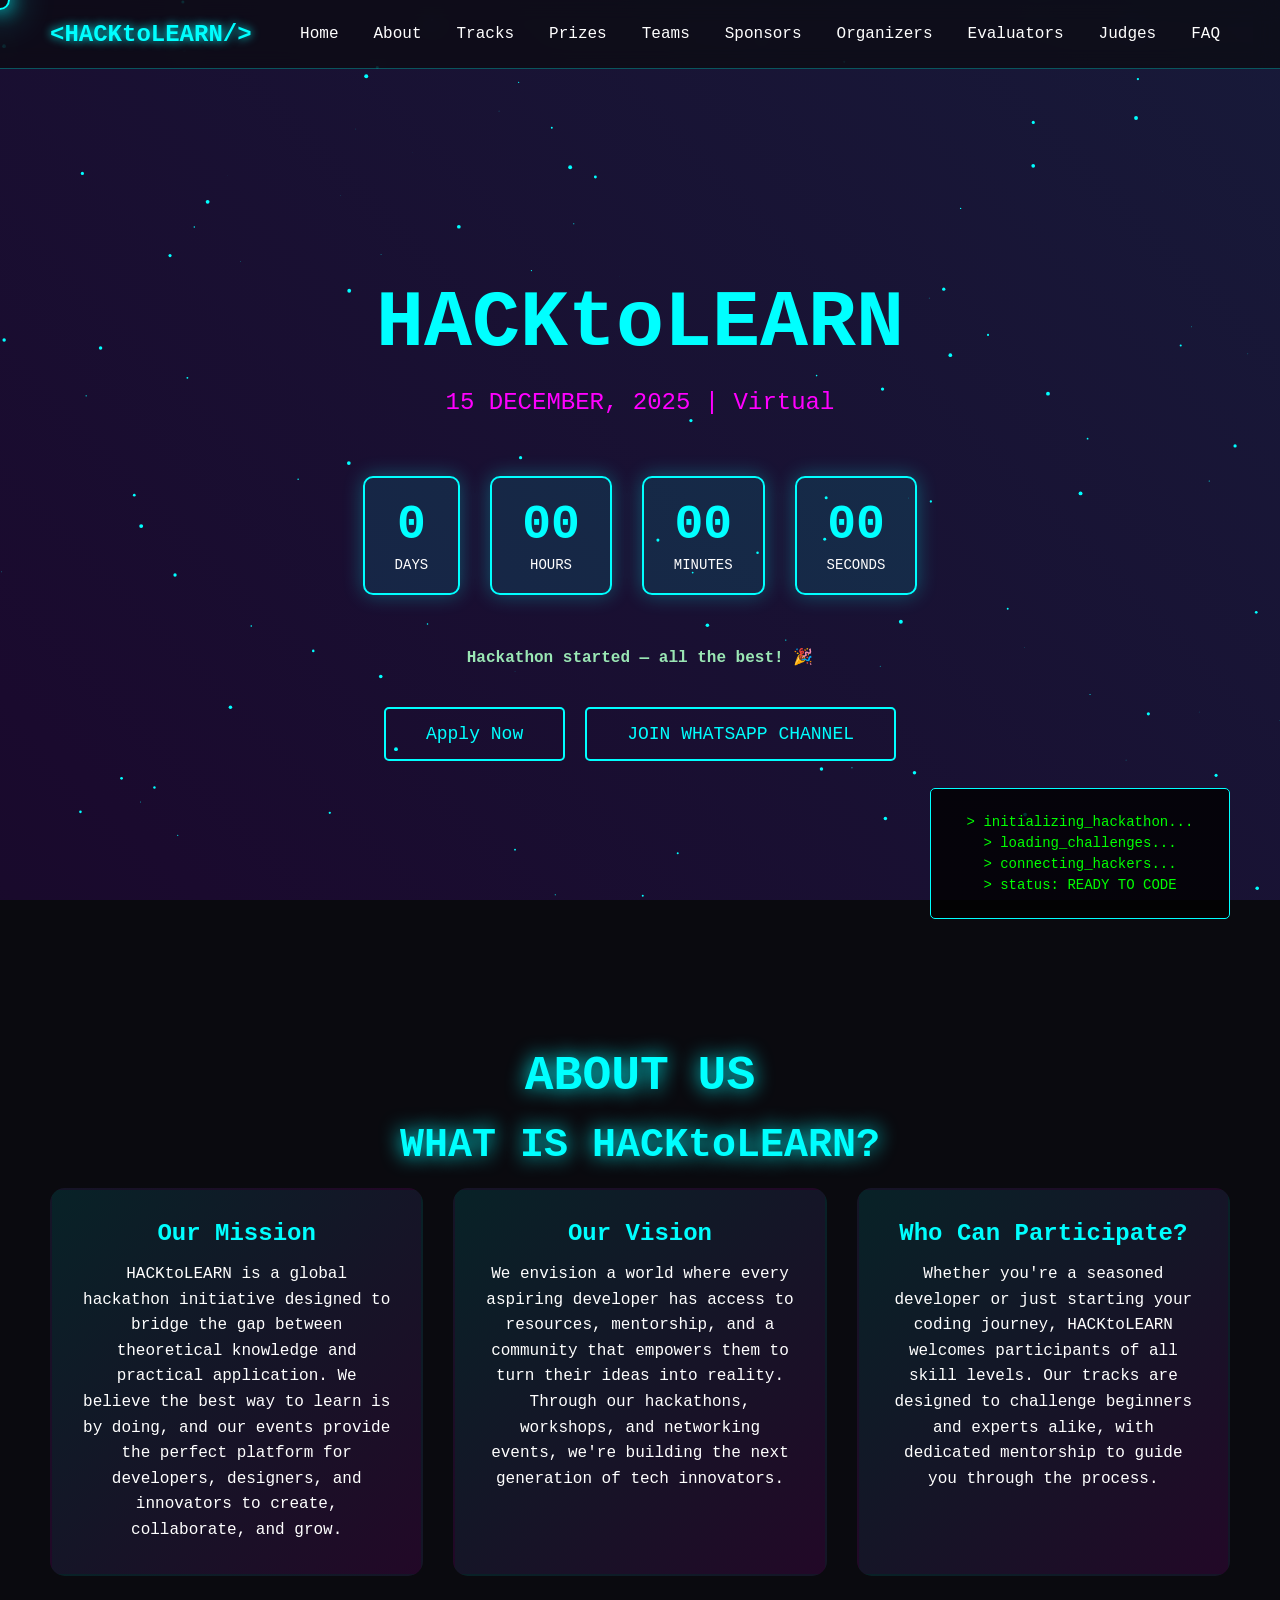
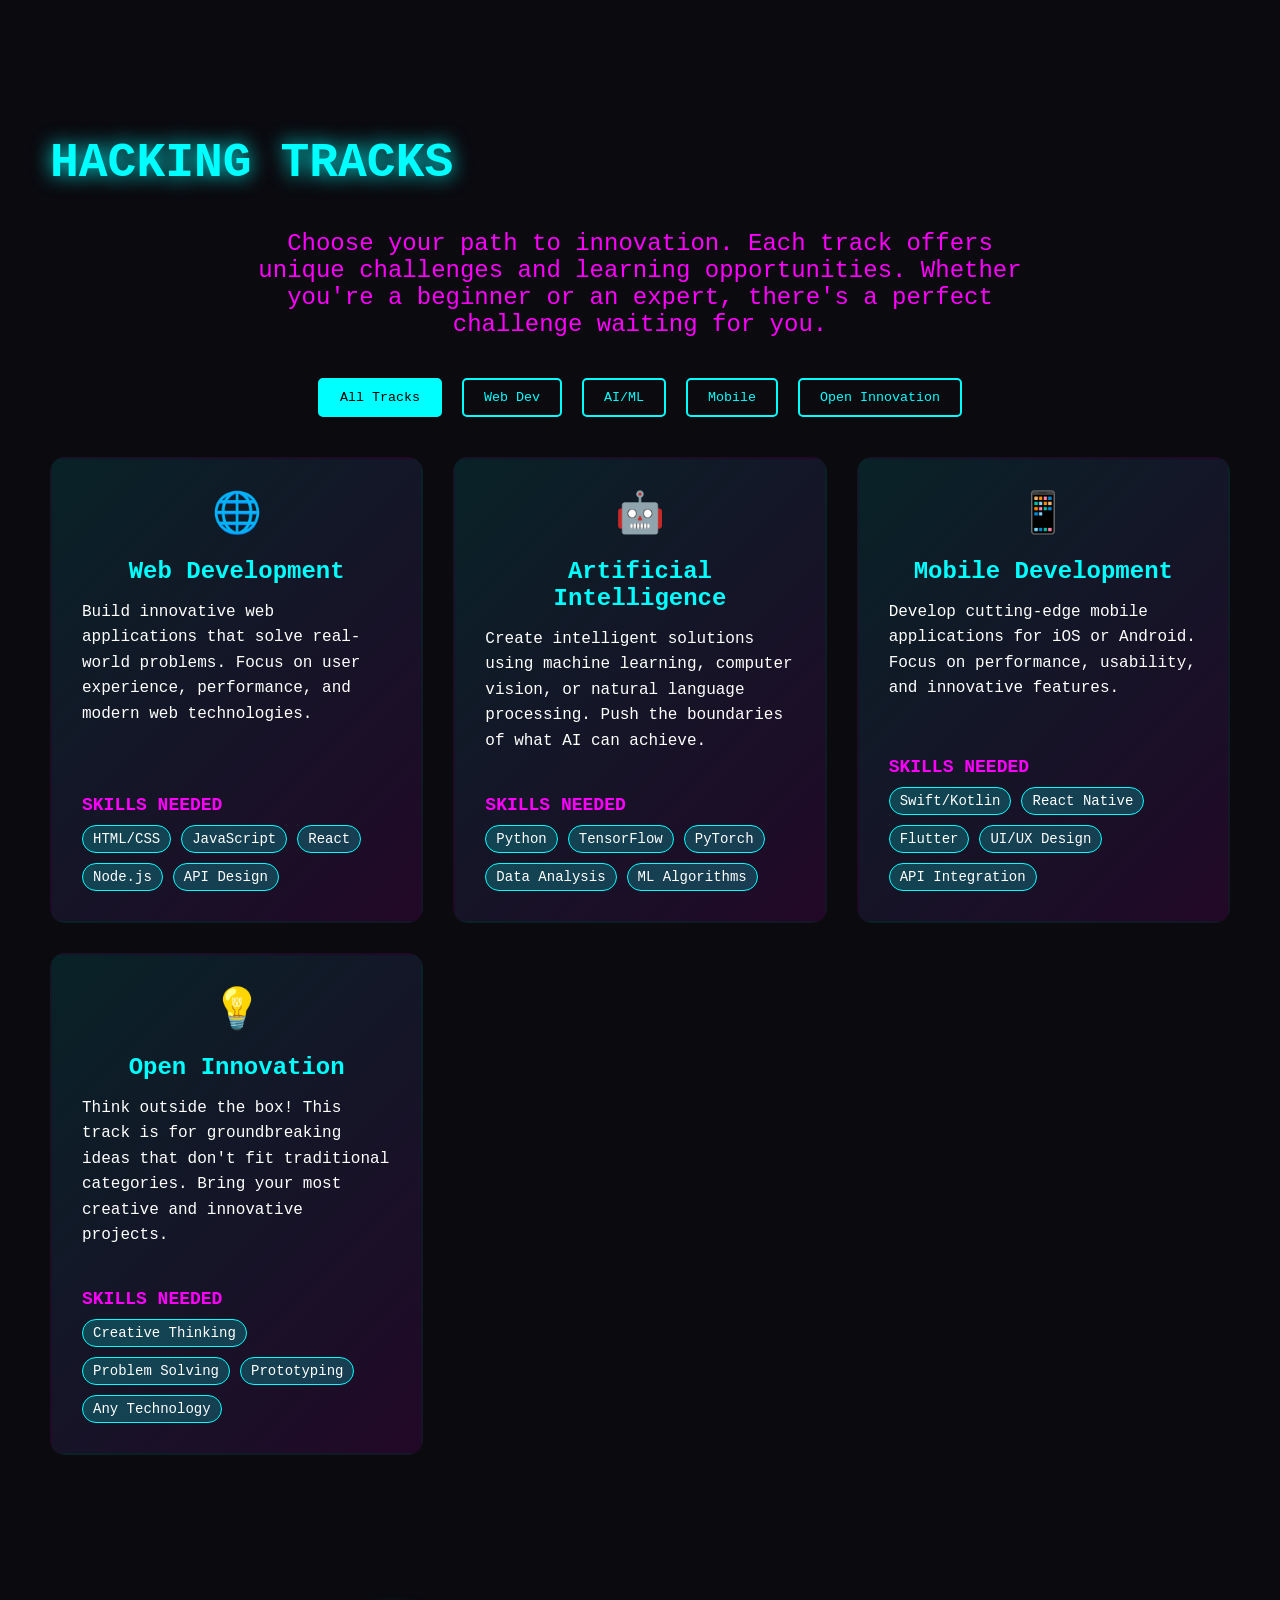
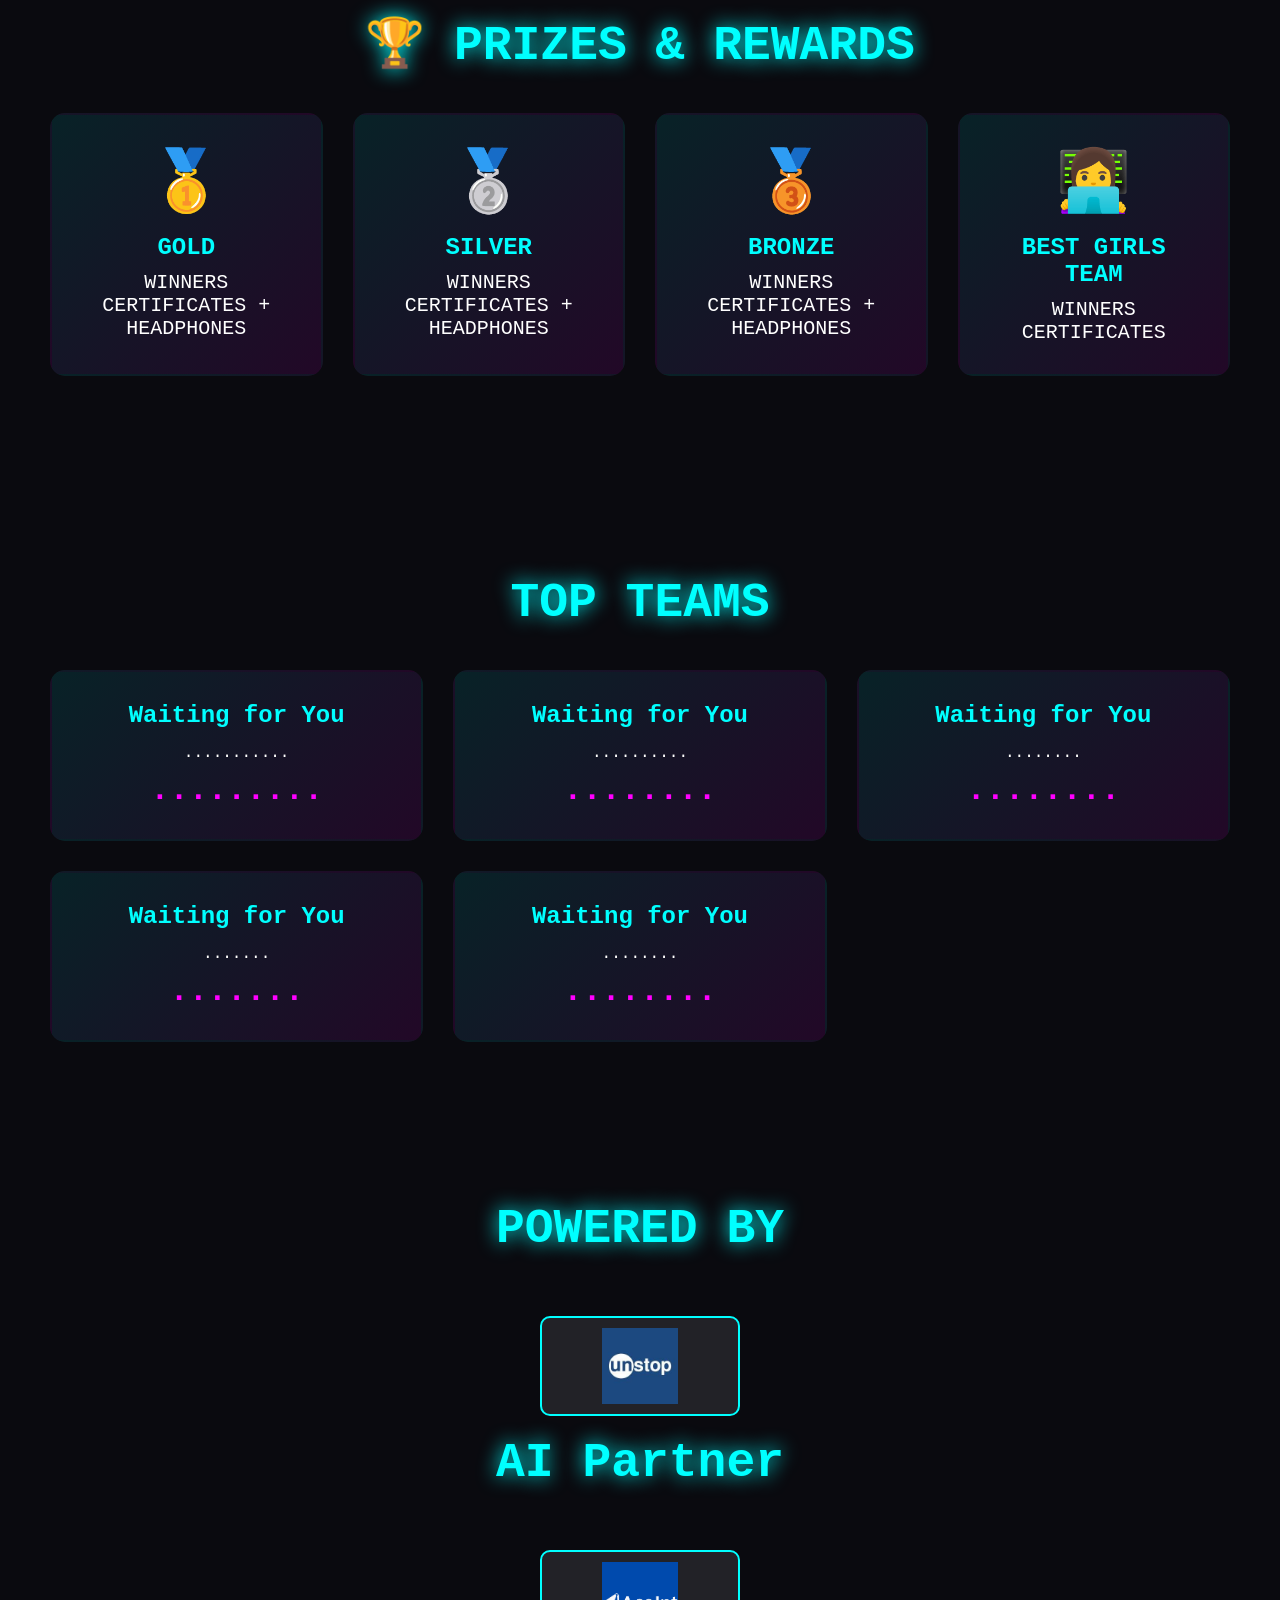
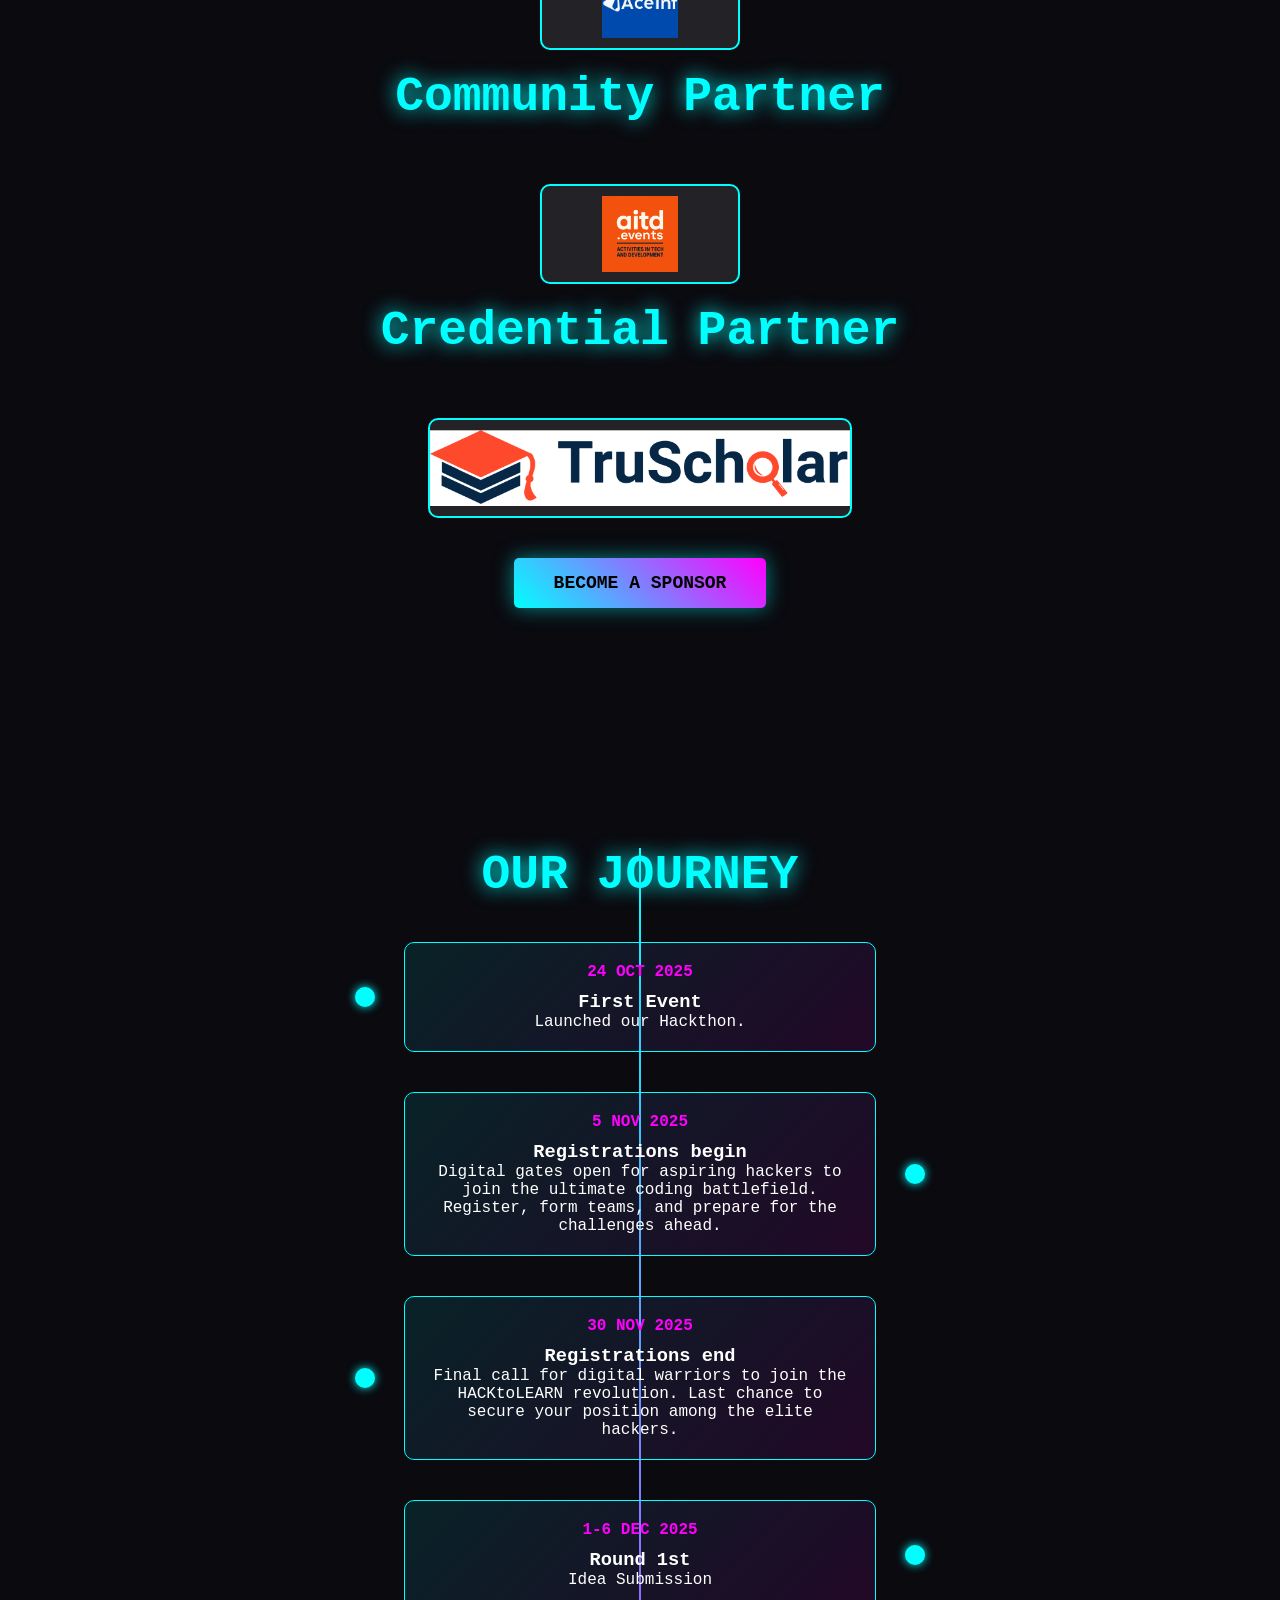
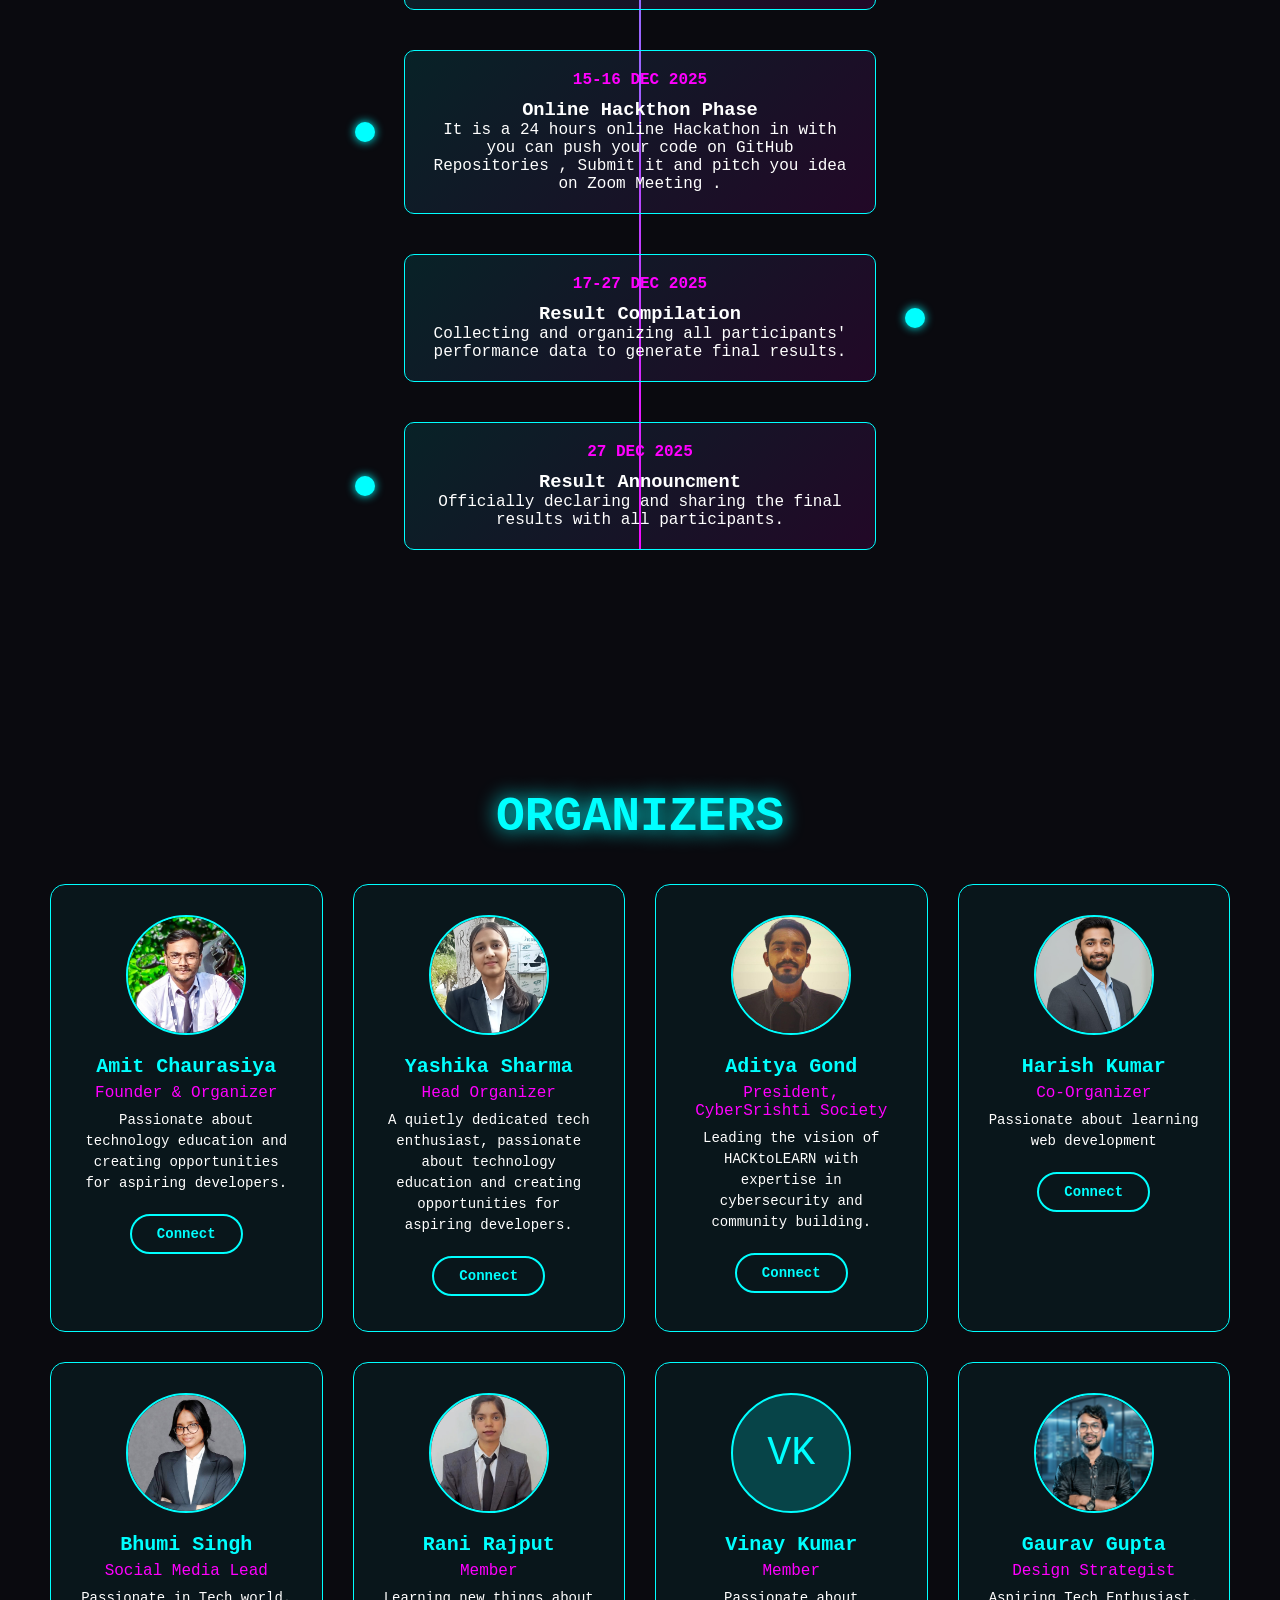
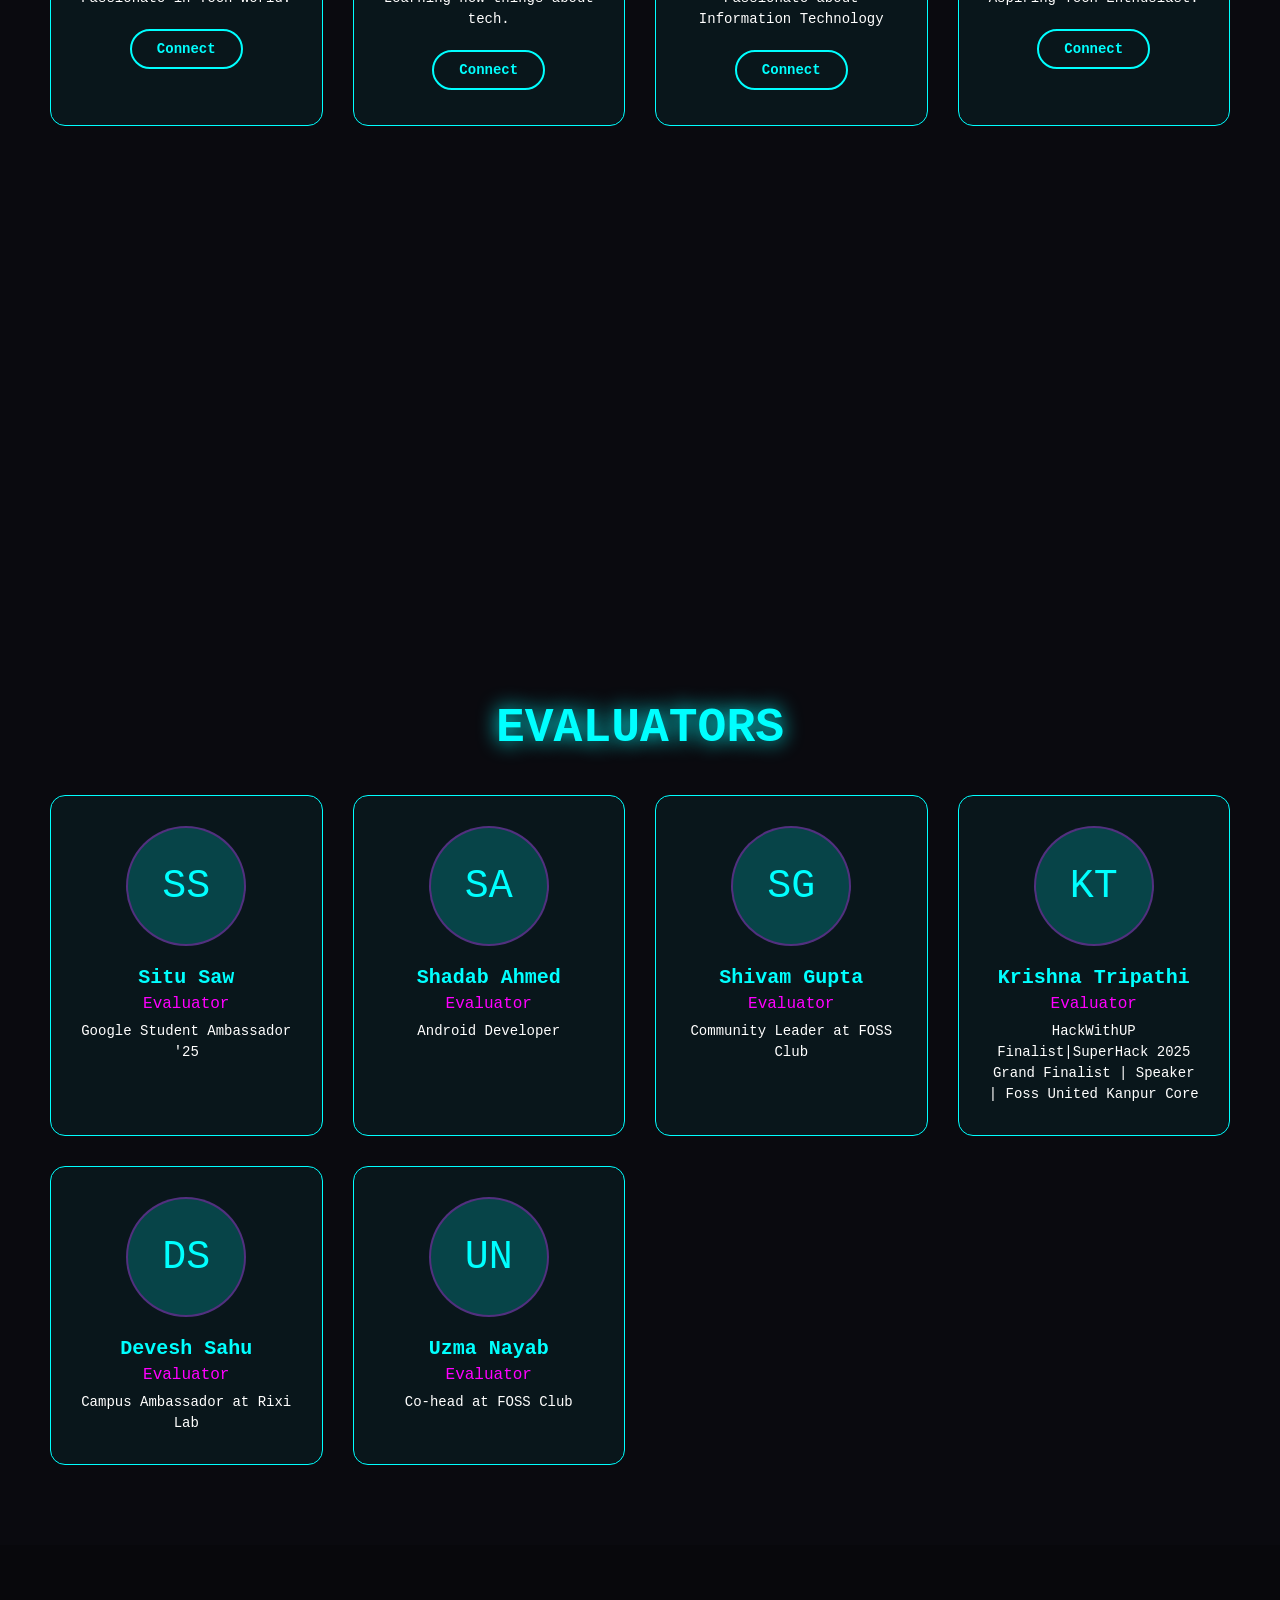
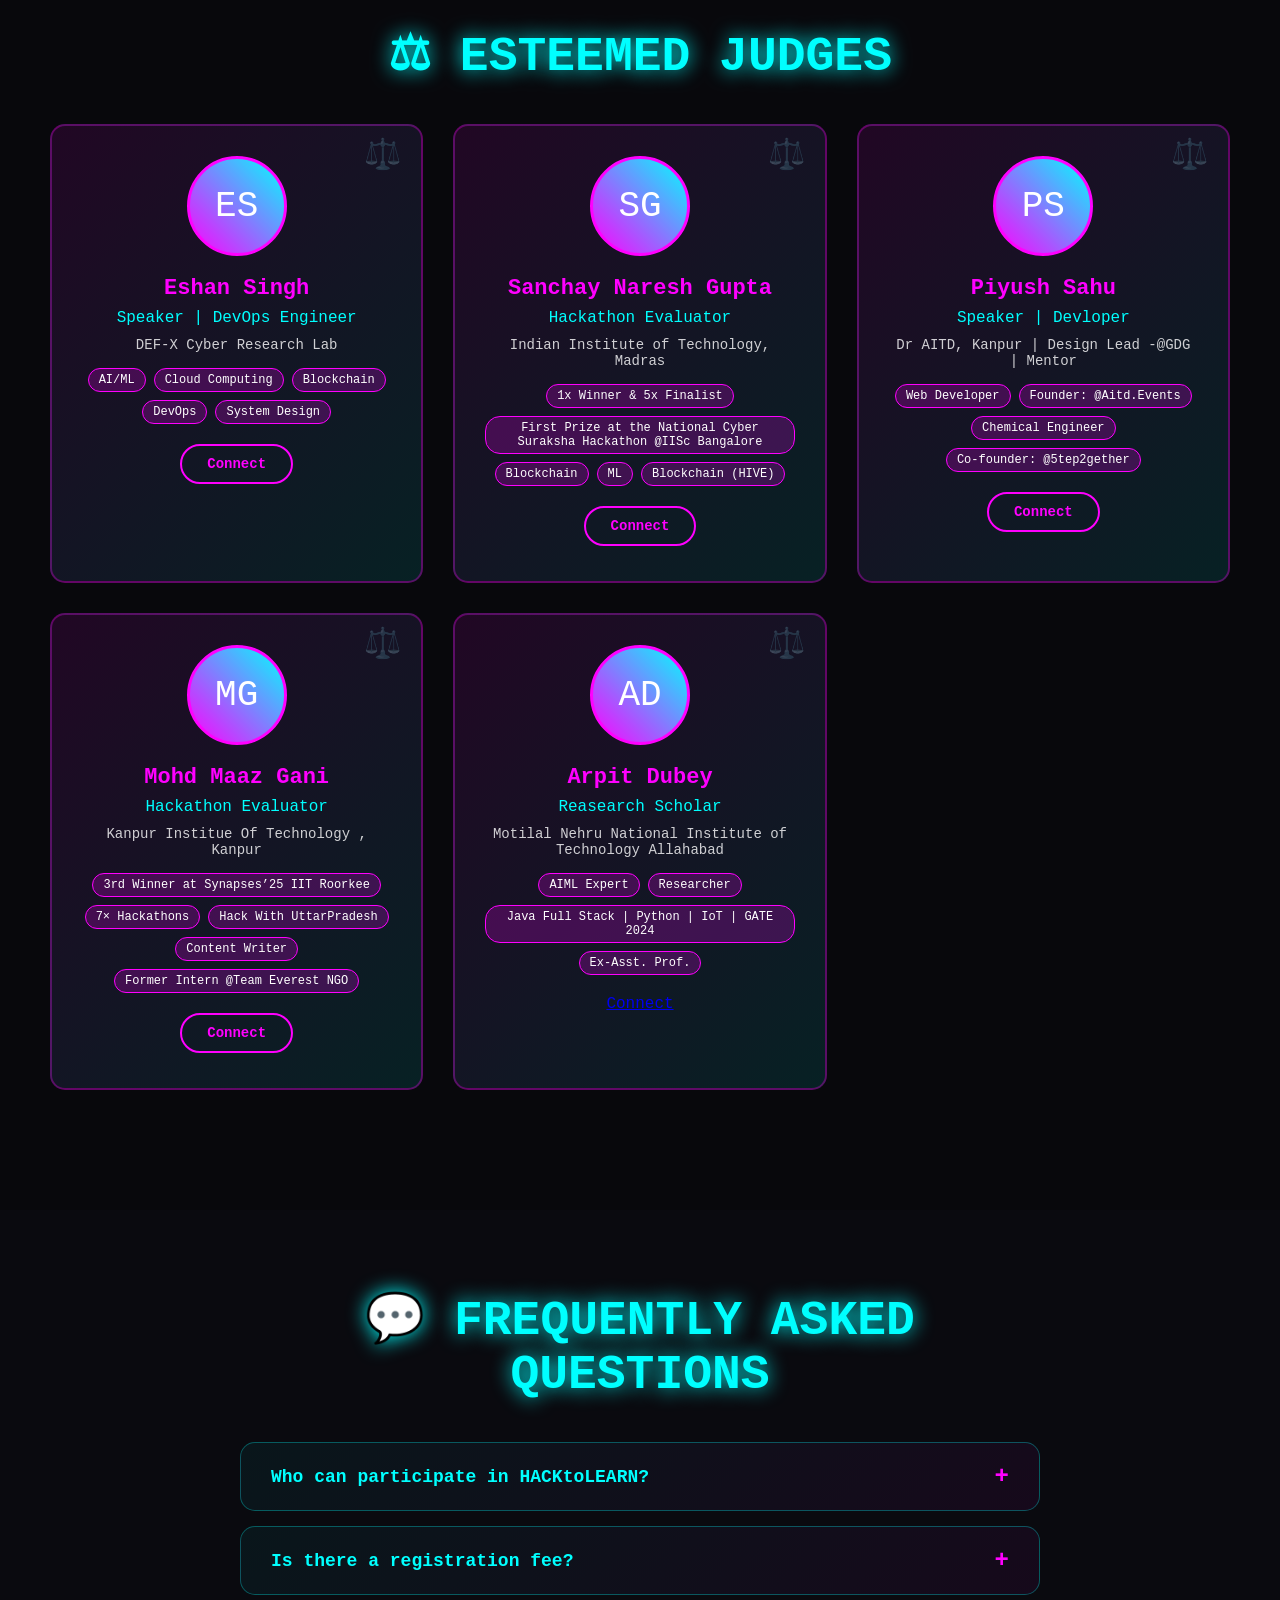
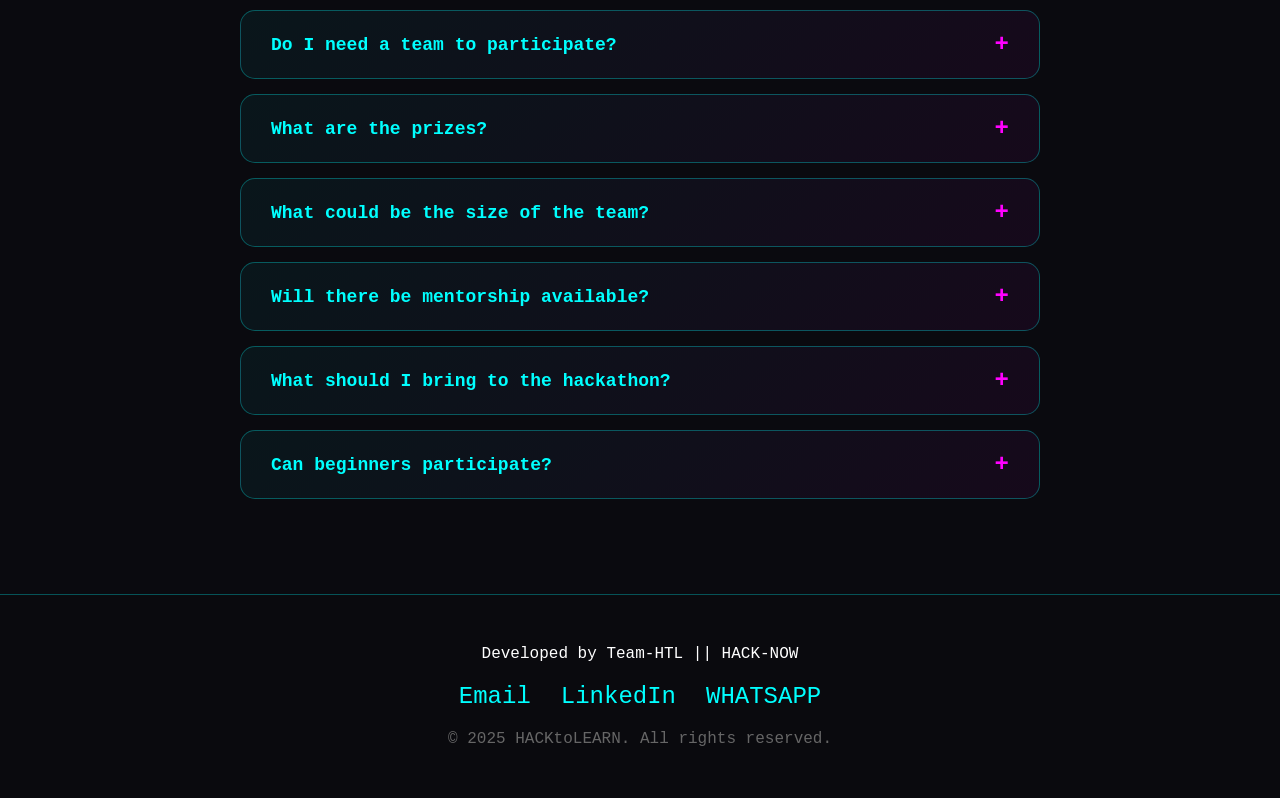
==== Index.html @ 89222144 "Update index.html" ====
<!DOCTYPE html>
<html lang="en">
<head>
  <meta charset="UTF-8" />
  <meta name="viewport" content="width=device-width, initial-scale=1.0" />
  <title>HACKtoLEARN - Complete Platform</title>
  <link rel="stylesheet" href="style.css">
  <link rel="icon" type="image/png" href="favicon.png">

</head>
<body>
  <!-- Custom Cursor -->
  <div class="cursor" aria-label="cursor"></div>

  <!-- Background -->
  <div class="bg-animation"></div>
  <canvas class="particles" id="particles" aria-label="particles"></canvas>

  <!-- Header -->
  <header>
    <div class="logo">&lt;HACKtoLEARN/&gt;</div>
    <nav>
      <a href="#home">Home</a>
      <a href="#about">About</a>
      <a href="#tracks">Tracks</a>
      <a href="#prizes">Prizes</a>
      <a href="#teams">Teams</a>
      <a href="#sponsors">Sponsors</a>
      <a href="#organizers">Organizers</a>
      <a href="#evaluators">Evaluators</a>
      <a href="#judges">Judges</a>
      <a href="#faq">FAQ</a>
    </nav>
  </header>

  <!-- Home / Hero -->
  <section class="hero" id="home">
    <h1 class="glitch">HACKtoLEARN</h1>
    <p class="hero-subtitle">15 DECEMBER, 2025 | Virtual </p>

    <div class="countdown" id="countdown" aria-live="polite">
      <div class="countdown-item">
        <div class="countdown-value" id="days">--</div>
        <div class="countdown-label">DAYS</div>
      </div>
      <div class="countdown-item">
        <div class="countdown-value" id="hours">--</div>
        <div class="countdown-label">HOURS</div>
      </div>
      <div class="countdown-item">
        <div class="countdown-value" id="minutes">--</div>
        <div class="countdown-label">MINUTES</div>
      </div>
      <div class="countdown-item">
        <div class="countdown-value" id="seconds">--</div>
        <div class="countdown-label">SECONDS</div>
      </div>
    </div>

    <!-- Message shown after countdown ends -->
    <div id="countdownMessage" style="display:none; margin-top:12px; font-weight:700; color:#9ae6b4;"></div>

    <!-- CTA Buttons -->
    <div class="cta-buttons">
      <a href="https://unstop.com/o/ZPqzAvF?lb=a1Lvbnaz&utm_medium=Share&utm_source=amitcha64948&utm_campaign=Online_coding_challenge" target="_blank">
        <button class="btn btn-secondary">Apply Now</button>
      </a>
      <a href=" https://chat.whatsapp.com/CLp4RQPwFz1AxztxrULVrk" target="_blank">
        <button class="btn btn-secondary">JOIN WHATSAPP CHANNEL</button>
      </a>
    </div>

    <div class="terminal" aria-label="terminal">
      <div class="terminal-line">&gt; initializing_hackathon...</div>
      <div class="terminal-line">&gt; loading_challenges...</div>
      <div class="terminal-line">&gt; connecting_hackers...</div>
      <div class="terminal-line">&gt; status: READY TO CODE</div>
    </div>
  </section>

  <!-- About Section -->
  <section class="about-section" id="about">
    <h2 class="section-title glitch" style="margin-bottom: 20px;">ABOUT US</h2>

    <section class="about-content" aria-label="about-us">
      <h2 class="section-title" style="font-size: 40px; margin-bottom: 20px;">WHAT IS HACKtoLEARN?</h2>

      <div class="about-grid" style="margin-top: 10px;">
        <div class="about-card">
          <h3 class="card-title">Our Mission</h3>
          <p class="card-content">HACKtoLEARN is a global hackathon initiative designed to bridge the gap between theoretical knowledge and practical application. We believe the best way to learn is by doing, and our events provide the perfect platform for developers, designers, and innovators to create, collaborate, and grow.</p>
        </div>
        <div class="about-card">
          <h3 class="card-title">Our Vision</h3>
          <p class="card-content">We envision a world where every aspiring developer has access to resources, mentorship, and a community that empowers them to turn their ideas into reality. Through our hackathons, workshops, and networking events, we're building the next generation of tech innovators.</p>
        </div>
        <div class="about-card">
          <h3 class="card-title">Who Can Participate?</h3>
          <p class="card-content">Whether you're a seasoned developer or just starting your coding journey, HACKtoLEARN welcomes participants of all skill levels. Our tracks are designed to challenge beginners and experts alike, with dedicated mentorship to guide you through the process.</p>
        </div>
      </div>
    </section>
  </section>

  <!-- Tracks Section -->
  <section class="tracks-section" id="tracks">
    <h2 class="section-title glitch">HACKING TRACKS</h2>
    <p class="hero-subtitle" style="text-align: center; max-width: 800px; margin: 0 auto 40px;">Choose your path to innovation. Each track offers unique challenges and learning opportunities. Whether you're a beginner or an expert, there's a perfect challenge waiting for you.</p>
    
    <div class="track-filters">
      <button class="filter-btn active" data-filter="all">All Tracks</button>
      <button class="filter-btn" data-filter="web">Web Dev</button>
      <button class="filter-btn" data-filter="ai">AI/ML</button>
      <button class="filter-btn" data-filter="mobile">Mobile</button>
      <button class="filter-btn" data-filter="OI">Open Innovation</button>
    </div>

    <div class="tracks-grid">
      <div class="track-card" data-category="web">
        <div class="track-icon">🌐</div>
        <h3 class="track-title">Web Development</h3>
        <p class="track-description">Build innovative web applications that solve real-world problems. Focus on user experience, performance, and modern web technologies.</p>
        
        <div class="track-skills">
          <h4 class="skills-title">SKILLS NEEDED</h4>
          <div class="skills-list">
            <span class="skill-tag">HTML/CSS</span>
            <span class="skill-tag">JavaScript</span>
            <span class="skill-tag">React</span>
            <span class="skill-tag">Node.js</span>
            <span class="skill-tag">API Design</span>
          </div>
        </div>
      </div>

      <!-- AI/ML Track -->
      <div class="track-card" data-category="ai">
        <div class="track-icon">🤖</div>
        <h3 class="track-title">Artificial Intelligence</h3>
        <p class="track-description">Create intelligent solutions using machine learning, computer vision, or natural language processing. Push the boundaries of what AI can achieve.</p>
        
        <div class="track-skills">
          <h4 class="skills-title">SKILLS NEEDED</h4>
          <div class="skills-list">
            <span class="skill-tag">Python</span>
            <span class="skill-tag">TensorFlow</span>
            <span class="skill-tag">PyTorch</span>
            <span class="skill-tag">Data Analysis</span>
            <span class="skill-tag">ML Algorithms</span>
          </div>
        </div>
      </div>

      <!-- Mobile Development Track -->
      <div class="track-card" data-category="mobile">
        <div class="track-icon">📱</div>
        <h3 class="track-title">Mobile Development</h3>
        <p class="track-description">Develop cutting-edge mobile applications for iOS or Android. Focus on performance, usability, and innovative features.</p>
        
        <div class="track-skills">
          <h4 class="skills-title">SKILLS NEEDED</h4>
          <div class="skills-list">
            <span class="skill-tag">Swift/Kotlin</span>
            <span class="skill-tag">React Native</span>
            <span class="skill-tag">Flutter</span>
            <span class="skill-tag">UI/UX Design</span>
            <span class="skill-tag">API Integration</span>
          </div>
        </div>
      </div>

      <!-- Open Innovation Track -->
      <div class="track-card" data-category="OI">
        <div class="track-icon">💡</div>
        <h3 class="track-title">Open Innovation</h3>
        <p class="track-description">Think outside the box! This track is for groundbreaking ideas that don't fit traditional categories. Bring your most creative and innovative projects.</p>
        
        <div class="track-skills">
          <h4 class="skills-title">SKILLS NEEDED</h4>
          <div class="skills-list">
            <span class="skill-tag">Creative Thinking</span>
            <span class="skill-tag">Problem Solving</span>
            <span class="skill-tag">Prototyping</span>
            <span class="skill-tag">Any Technology</span>
          </div>
        </div>
      </div>
    </div>
  </section>

  <!-- Prizes Section -->
  <section class="prizes-section" id="prizes">
    <h2 class="section-title glitch">🏆 PRIZES & REWARDS</h2>
    <div class="prizes-grid">
      <div class="prize-card">
        <div class="prize-position gold">🥇</div>
        <h3 class="prize-title">GOLD</h3>
        <p class="prize-amount">WINNERS CERTIFICATES + HEADPHONES</p>
      </div>
      <div class="prize-card">
        <div class="prize-position silver">🥈</div>
        <h3 class="prize-title">SILVER</h3>
        <p class="prize-amount">WINNERS CERTIFICATES + HEADPHONES</p>
      </div>
      <div class="prize-card">
        <div class="prize-position bronze">🥉</div>
        <h3 class="prize-title">BRONZE</h3>
        <p class="prize-amount">WINNERS CERTIFICATES + HEADPHONES</p>
      </div>
      <div class="prize-card">
        <div class="prize-position special">👩‍💻</div>
        <h3 class="prize-title">BEST GIRLS TEAM</h3>
        <p class="prize-amount">WINNERS CERTIFICATES  </p>
      </div>
    </div>
  </section>

  <!-- Teams (Home) -->
  <section class="teams" id="teams">
    <h2 class="section-title">TOP TEAMS</h2>
    <div class="team-grid">
      <div class="team-card">
        <h3 class="team-name">Waiting for You</h3>
        <p class="team-project">...........</p>
        <div class="team-score">.........</div>
      </div>
      <div class="team-card">
        <h3 class="team-name">Waiting for You</h3>
        <p class="team-project">..........</p>
        <div class="team-score">........</div>
      </div>
      <div class="team-card">
        <h3 class="team-name">Waiting for You</h3>
        <p class="team-project">........</p>
        <div class="team-score">........</div>
      </div>
      <div class="team-card">
        <h3 class="team-name">Waiting for You</h3>
        <p class="team-project">.......</p>
        <div class="team-score">.......</div>
      </div>
      <div class="team-card">
        <h3 class="team-name">Waiting for You</h3>
        <p class="team-project">........</p>
        <div class="team-score">........</div>
      </div>
    </div>
  </section>

  <!-- Sponsors (Home) -->
  <section class="sponsors" id="sponsors">
    <h2 class="section-title"> POWERED BY</h2>
    <div class="carousel" aria-label="sponsors carousel">
      <div class="carousel-track">
        <div class="sponsor-logo"><img src="image copy 2.png" alt="Unstop"></div>
      </div>
    </div>
     <h2 class="section-title"> AI Partner </h2>
    <div class="carousel" aria-label="sponsors carousel">
      <div class="carousel-track">
        <div class="sponsor-logo"><img src="Blue bg name.png" alt="AceInt"></div>
      </div>
    </div>
    <h2 class="section-title"> Community Partner </h2>
    <div class="carousel" aria-label="sponsors carousel">
      <div class="carousel-track">
        <div class="sponsor-logo"><img src="AITD.jpg" alt="AITD Events"></div>
      </div>
    </div>
     <h2 class="section-title">Credential Partner</h2>
    <div class="carousel" aria-label="sponsors carousel">
      <div class="carousel-track">
        <div class="sponsor-logo"><img src="Screenshot 2025-11-24 230914.png" alt="TrueScholar"></div>
      </div>
    </div>

    <div class="cta-buttons" style="justify-content:center; margin-top: 20px;">
     <a href="mailto:hacktolearn001@gmail.com"><button class="btn btn-primary" aria-label="Become a sponsor">BECOME A SPONSOR</button></a> 
    </div>
  </section>

  <!-- Timeline -->
  <section class="about-section">
    <div class="timeline">
      <h2 class="section-title" style="margin-top: 40px;">OUR JOURNEY</h2>
      <div class="timeline-item">
        <div class="timeline-content">
          <div class="timeline-date">24 OCT 2025</div>
          <h3>First Event</h3>
          <p>Launched our Hackthon.</p>
        </div>
      </div>

      <div class="timeline-item">
        <div class="timeline-content">
          <div class="timeline-date">5 NOV 2025</div>
          <h3>Registrations begin</h3>
          <p>Digital gates open for aspiring hackers to join the ultimate coding battlefield. Register, form teams, and prepare for the challenges ahead.</p>
        </div>
      </div>

      <div class="timeline-item">
        <div class="timeline-content">
          <div class="timeline-date">30 NOV 2025</div>
          <h3>Registrations end</h3>
          <p>Final call for digital warriors to join the HACKtoLEARN revolution. Last chance to secure your position among the elite hackers.</p>
        </div>
      </div>

      <div class="timeline-item">
        <div class="timeline-content">
          <div class="timeline-date"> 1-6 DEC 2025</div>
          <h3>Round 1st</h3>
          <p>Idea Submission </p>
        </div>
      </div>

      <div class="timeline-item">
        <div class="timeline-content">
          <div class="timeline-date">15-16 DEC 2025</div>
          <h3>Online Hackthon Phase</h3>
          <p>It is a 24 hours online Hackathon in with you can push your code on GitHub Repositories , Submit it and pitch you idea on Zoom Meeting .</p>
        </div>
      </div>

      <div class="timeline-item">
        <div class="timeline-content">
          <div class="timeline-date">17-27 DEC 2025</div>
          <h3>Result Compilation</h3>
          <p>Collecting and organizing all participants' performance data to generate final results.</p>
        </div>
      </div>
      
      <div class="timeline-item">
        <div class="timeline-content">
          <div class="timeline-date">27 DEC 2025</div>
          <h3>Result Announcment </h3>
          <p>Officially declaring and sharing the final results with all participants.</p>
        </div>
      </div>
    </div>
  </section>

  <!-- Organizers Section -->
<section class="team-section" id="organizers">
  <h2 class="section-title">ORGANIZERS</h2>
  <div class="team-grid">
    
     <div class="team-member">
      <div class="member-photo">  <img src="passport-min.jpg" alt="Amit Chaurasiya" onerror="this.style.display='none'; this.parentElement.innerHTML='AC';"></div>
      <h3 class="member-name">Amit Chaurasiya</h3> 
      <p class="member-role">Founder & Organizer</p>
      <p class="member-bio">Passionate about technology education and creating opportunities for aspiring developers.</p>
      <div class="member-connect">
        <a href="https://linktr.ee/I_amit1" target="_blank" class="connect-btn">
          <span>Connect</span>
        </a>
      </div>
    </div>

     <div class="team-member">
      <div class="member-photo">  <img src="IMG-20251125-WA0027.jpg" alt="Yashika Sharma " onerror="this.style.display='none'; this.parentElement.innerHTML='AC';"></div>
      <h3 class="member-name">Yashika Sharma</h3> 
      <p class="member-role">Head Organizer</p>
      <p class="member-bio">A quietly dedicated tech enthusiast, passionate about technology education and creating opportunities for aspiring developers.</p>
      <div class="member-connect">
        <a href="https://www.linkedin.com/in/yashika0023/" target="_blank" class="connect-btn">
          <span>Connect</span>
        </a>
      </div>
    </div>
    
    <div class="team-member">
      <div class="member-photo"> <img src="1727940501342.jpg" alt="Aditya Gond" onerror="this.style.display='none'; this.parentElement.innerHTML='AG';"></div>
      <h3 class="member-name">Aditya Gond</h3>
      <p class="member-role">President, CyberSrishti Society</p>
      <p class="member-bio">Leading the vision of HACKtoLEARN with expertise in cybersecurity and community building.</p>
      <div class="member-connect">
        <a href="https://linktr.ee/adiiys" target="_blank" class="connect-btn">
          <span>Connect</span>
        </a>
      </div>
    </div>
    <div class="team-member">
      <div class="member-photo"> <img src="harish.jpg" alt="Harish Kumar" onerror="this.style.display='none'; this.parentElement.innerHTML='HK';"></div>
      <h3 class="member-name">Harish Kumar</h3>
      <p class="member-role">Co-Organizer</p>
      <p class="member-bio">Passionate about learning web development</p>
      <div class="member-connect">
        <a href="https://linktr.ee/I_harish" target="_blank" class="connect-btn">
          <span>Connect</span>
        </a>
      </div>
    </div>

     <div class="team-member">
      <div class="member-photo"> <img src="bhumi.jpg" alt="Bhumi Singh" onerror="this.style.display='none'; this.parentElement.innerHTML='BS';"></div>
      <h3 class="member-name">Bhumi Singh</h3>
      <p class="member-role">Social Media Lead</p>
      <p class="member-bio">Passionate in Tech world.</p>
      <div class="member-connect">
        <a href="https://www.linkedin.com/in/bhumi-singh-33605335a" target="_blank" class="connect-btn">
          <span>Connect</span>
        </a>
      </div>
    </div>
    
    <div class="team-member">
      <div class="member-photo"> <img src="rani.jpg" alt="Rani Rajput" onerror="this.style.display='none'; this.parentElement.innerHTML='RR';"></div>
      <h3 class="member-name">Rani Rajput</h3>
      <p class="member-role">Member</p>
      <p class="member-bio">Learning new things about tech.</p>
      <div class="member-connect">
        <a href="https://www.linkedin.com/in/rani-rajput-75a788336" target="_blank" class="connect-btn">
          <span>Connect</span>
        </a>
      </div>
    </div>

    <div class="team-member">
      <div class="member-photo"> <img src="vinay.jpg" alt="Vinay Kumar" onerror="this.style.display='none'; this.parentElement.innerHTML='VK';"></div>
      <h3 class="member-name">Vinay Kumar</h3>
      <p class="member-role">Member</p>
      <p class="member-bio">Passionate about Information Technology</p>
      <div class="member-connect">
        <a href="" target="_blank" class="connect-btn">
          <span>Connect</span>
        </a>
      </div>
    </div>

    <div class="team-member">
      <div class="member-photo"> <img src="gaurav.jpg" alt="Gaurav Gupta" onerror="this.style.display='none'; this.parentElement.innerHTML='GG';"></div>
      <h3 class="member-name">Gaurav Gupta</h3>
      <p class="member-role">Design Strategist</p>
      <p class="member-bio">Aspiring Tech Enthusiast.</p>
      <div class="member-connect">
        <a href="https://www.linkedin.com/in/gaurav-gupta-b203171b5" target="_blank" class="connect-btn">
          <span>Connect</span>
        </a>
      </div>
    </div>

     <div class="team-member">
      <div class="member-photo"> <img src="ashmeet.jpg" alt="Ashmeet Singh" onerror="this.style.display='none'; this.parentElement.innerHTML='AS';"></div>
      <h3 class="member-name">Ashmeet Singh</h3>
      <p class="member-role">Event Coordinator</p>
      <p class="member-bio">Adapting technological learning in the new AI Era</p>
      <div class="member-connect">
        <a href="https://www.linkedin.com/in/ashmeet-singh-442a1732b" target="_blank" class="connect-btn">
          <span>Connect</span>
        </a>
      </div>
    </div>
    
  </div>
</section>

  <section class="evaluator-section" id="evaluators">
    <h2 class="evaluator-title">EVALUATORS</h2>
    <div class="evaluator-grid">

       <div class="evaluator-member">
        <div class="evaluator-photo"> <img src="" alt="Situ Saw"
            onerror="this.style.display='none'; this.parentElement.innerHTML='SS';"></div>
        <h3 class="evaluator-name">Situ Saw</h3>
        <p class="evaluator-role">Evaluator</p>
        <p class="evaluator-bio">Google Student Ambassador '25</p>
      </div>
      
       <div class="evaluator-member">
        <div class="evaluator-photo"> <img src="" alt="Shadab Ahmed"
            onerror="this.style.display='none'; this.parentElement.innerHTML='SA';"></div>
        <h3 class="evaluator-name">Shadab Ahmed</h3>
        <p class="evaluator-role">Evaluator</p>
        <p class="evaluator-bio">Android Developer</p>
      </div>
      
      <div class="evaluator-member">
        <div class="evaluator-photo"> <img src="" alt="Shivam Gupta"
            onerror="this.style.display='none'; this.parentElement.innerHTML='SG';"></div>
        <h3 class="evaluator-name">Shivam Gupta</h3>
        <p class="evaluator-role">Evaluator</p>
        <p class="evaluator-bio">Community Leader at FOSS Club</p>
      </div>

       <div class="evaluator-member">
        <div class="evaluator-photo"> <img src="" alt="Shivam Gupta"
            onerror="this.style.display='none'; this.parentElement.innerHTML='KT';"></div>
        <h3 class="evaluator-name">Krishna Tripathi</h3>
        <p class="evaluator-role">Evaluator</p>
        <p class="evaluator-bio">HackWithUP Finalist|SuperHack 2025 Grand Finalist | Speaker | Foss United Kanpur Core</p>
      </div>

       <div class="evaluator-member">
        <div class="evaluator-photo"> <img src="" alt="Devesh Sahu"
            onerror="this.style.display='none'; this.parentElement.innerHTML='DS';"></div>
        <h3 class="evaluator-name">Devesh Sahu</h3>
        <p class="evaluator-role">Evaluator</p>
        <p class="evaluator-bio">Campus Ambassador at Rixi Lab</p>
      </div>

       <div class="evaluator-member">
        <div class="evaluator-photo"> <img src="" alt="Uzma Nayab"
            onerror="this.style.display='none'; this.parentElement.innerHTML='UN';"></div>
        <h3 class="evaluator-name">Uzma Nayab</h3>
        <p class="evaluator-role">Evaluator</p>
        <p class="evaluator-bio">Co-head at FOSS Club</p>
      </div>

  </section>

  <!-- Judges Section -->
<section class="judges-section" id="judges">
  <h2 class="section-title glitch">⚖ ESTEEMED JUDGES</h2>
  <div class="judges-grid">
    
    <div class="judge-card">
      <div class="judge-photo">ES</div>
      <h3 class="judge-name">Eshan Singh</h3>
      <p class="judge-designation">Speaker | DevOps Engineer</p>
      <p class="judge-company">DEF-X Cyber Research Lab</p>
      <div class="judge-expertise">
        <span class="expertise-tag">AI/ML</span>
        <span class="expertise-tag">Cloud Computing</span>
        <span class="expertise-tag">Blockchain</span>
        <span class="expertise-tag">DevOps</span>
        <span class="expertise-tag">System Design</span>
      </div>
      <div class="judge-connect">
        <a href="https://linkedin.com/in/eshansingh" target="_blank" class="connect-btn judge-btn">
          <span>Connect</span>
        </a>
      </div>
    </div>
    
    <div class="judge-card">
      <div class="judge-photo">SG</div>
      <h3 class="judge-name">Sanchay Naresh Gupta</h3>
       <p class="judge-designation">Hackathon Evaluator </p>
      <p class="judge-company"> Indian Institute of Technology, Madras</p>
      <div class="judge-expertise">
        <span class="expertise-tag">1x Winner & 5x Finalist </span>
        <span class="expertise-tag">First Prize at the National Cyber Suraksha Hackathon @IISc Bangalore</span>
        <span class="expertise-tag">Blockchain</span>
        <span class="expertise-tag">ML</span>
        <span class="expertise-tag"> Blockchain (HIVE)</span>
      </div>
      <div class="judge-connect">
        <a href="https://www.linkedin.com/in/sanchay-naresh-gupta-b454902a8/" target="_blank" class="connect-btn judge-btn">
          <span>Connect</span>
        </a>
      </div>
    </div>

    <div class="judge-card">
      <div class="judge-photo">PS</div>
      <h3 class="judge-name">Piyush Sahu</h3>
      <p class="judge-designation">Speaker | Devloper </p>
      <p class="judge-company">Dr AITD, Kanpur | Design Lead -@GDG | Mentor </p>
      <div class="judge-expertise">
        <span class="expertise-tag">Web Developer </span>
        <span class="expertise-tag">Founder: @Aitd.Events</span>
        <span class="expertise-tag">Chemical Engineer </span>
        <span class="expertise-tag"> Co-founder: @5tep2gether</span>
      </div>
      <div class="judge-connect">
        <a href="https://www.linkedin.com/in/piyush-sahu-jtp/" target="_blank" class="connect-btn judge-btn">
          <span>Connect</span>
        </a>
      </div>
    </div>

     <div class="judge-card">
      <div class="judge-photo">MG</div>
      <h3 class="judge-name">Mohd Maaz Gani </h3>
       <p class="judge-designation">Hackathon Evaluator </p>
      <p class="judge-company"> Kanpur Institue Of Technology , Kanpur </p>
      <div class="judge-expertise">
        <span class="expertise-tag">3rd Winner at Synapses’25 IIT Roorkee </span>
        <span class="expertise-tag">7× Hackathons</span>
        <span class="expertise-tag">Hack With UttarPradesh</span>
        <span class="expertise-tag">Content Writer </span>
        <span class="expertise-tag">Former Intern @Team Everest NGO </span>
      </div>
      <div class="judge-connect">
        <a href="https://www.linkedin.com/in/mohd-maaz-gani/" target="_blank" class="connect-btn judge-btn">
          <span>Connect</span>
        </a>
      </div>
    </div>
     <div class="judge-card">
      <div class="judge-photo">AD</div>
      <h3 class="judge-name">Arpit Dubey</h3>
      <p class="judge-designation">Reasearch Scholar</p>
      <p class="judge-company">Motilal Nehru National Institute of Technology Allahabad</p>
      <div class="judge-expertise">
        <span class="expertise-tag">AIML Expert</span>
        <span class="expertise-tag">Researcher</span>
        <span class="expertise-tag">Java Full Stack | Python | IoT | GATE 2024</span>
        <span class="expertise-tag">Ex-Asst. Prof.</span>
      </div>
      <div class="judge-connect">
        <a href="https://www.linkedin.com/in/arpit-dubey-74a38a233 ">
          <span>Connect</span>
        </a>
      </div>
    </div>
  </div>
</section>

  <!-- FAQ Section -->
  <section class="faq-section" id="faq">
    <h2 class="section-title glitch">💬 FREQUENTLY ASKED QUESTIONS</h2>
    <div class="faq-item">
      <div class="faq-question">Who can participate in HACKtoLEARN?</div>
      <div class="faq-answer">Anyone passionate about learning and innovation can join HACKtoLEARN! We welcome students, professionals, and hobbyists from all backgrounds and skill levels.</div>
    </div>
    <div class="faq-item">
      <div class="faq-question">Is there a registration fee?</div>
      <div class="faq-answer">No! HACKtoLEARN is absolutely free to participate. We believe in making hackathons accessible to everyone who wants to learn and create.</div>
    </div>
    <div class="faq-item">
      <div class="faq-question">Do I need a team to participate?</div>
      <div class="faq-answer">You can join solo or form a team of up to 4 members. If you're looking for teammates, join our Discord server where you can connect with other participants.</div>
    </div>
    <div class="faq-item">
      <div class="faq-question">What are the prizes?</div>
      <div class="faq-answer">Exciting cash rewards, exclusive goodies, internship opportunities, and certificates await the winners! We also have special prizes for different categories including Best Girls Team.</div>
    </div>
    <div class="faq-item">
      <div class="faq-question">What could be the size of the team?</div>
      <div class="faq-answer">We're looking for groups of 1–4 heroes. Solo adventurers are welcome — or gather your buddies and hack together! Teams can be formed before or during the event.</div>
    </div>
    <div class="faq-item">
      <div class="faq-question">Will there be mentorship available?</div>
      <div class="faq-answer">Yes! We have industry experts and experienced developers who will be available throughout the hackathon to guide you, answer questions, and help you overcome technical challenges.</div>
    </div>
    <div class="faq-item">
      <div class="faq-question">What should I bring to the hackathon?</div>
      <div class="faq-answer">For virtual participants: A laptop, stable internet connection, and lots of enthusiasm! For offline participants: Additionally bring chargers, personal items, and an open mind ready to learn.</div>
    </div>
    <div class="faq-item">
      <div class="faq-question">Can beginners participate?</div>
      <div class="faq-answer">Absolutely! HACKtoLEARN is designed for all skill levels. We have beginner-friendly tracks, workshops, and mentors specifically to help newcomers get started with their first hackathon project.</div>
    </div>
  </section>

  <!-- Footer -->
  <footer>
    <p>Developed by Team-HTL || HACK-NOW</p>
    <div class="social-links" aria-label="social links">
      <a href="mailto:hacktolearn001@gmail.com">Email</a>
      <a href="https://www.linkedin.com/company/hacktolearn/">LinkedIn</a>
      <a href=" https://chat.whatsapp.com/CLp4RQPwFz1AxztxrULVrk">WHATSAPP</a>
    </div>
    <p style="margin-top: 20px; color: #666;">&copy; 2025 HACKtoLEARN. All rights reserved.</p>
  </footer>

  <script>
    // Custom Cursor
    (function(){
      const cursor = document.querySelector('.cursor');
      let mouseX = 0, mouseY = 0;

      document.addEventListener('mousemove', (e) => {
        mouseX = e.clientX;
        mouseY = e.clientY;

        // trail
        const trail = document.createElement('div');
        trail.className = 'cursor-trail';
        trail.style.left = e.clientX + 'px';
        trail.style.top = e.clientY + 'px';
        document.body.appendChild(trail);
        setTimeout(() => trail.remove(), 600);
      });

      function updateCursor() {
        cursor.style.left = mouseX - 10 + 'px';
        cursor.style.top = mouseY - 10 + 'px';
        requestAnimationFrame(updateCursor);
      }
      updateCursor();

      // Button hover effects (cursor scale)
      document.querySelectorAll('.btn, .faq-item, .judge-card').forEach(elem => {
        elem.addEventListener('mouseenter', () => {
          cursor.style.transform = 'scale(2)';
        });
        elem.addEventListener('mouseleave', () => {
          cursor.style.transform = 'scale(1)';
        });
      });
      cursor.style.transform = 'scale(1)';
    })();

    // Particle Background
    (function(){
      const canvas = document.getElementById('particles');
      const ctx = canvas.getContext('2d');
      function resize() {
        canvas.width = window.innerWidth;
        canvas.height = window.innerHeight;
      }
      window.addEventListener('resize', resize);
      resize();

      const particles = [];
      const particleCount = 120;

      for (let i = 0; i < particleCount; i++) {
        particles.push({
          x: Math.random() * canvas.width,
          y: Math.random() * canvas.height,
          vx: (Math.random() - 0.5) * 0.6,
          vy: (Math.random() - 0.5) * 0.6,
          radius: Math.random() * 2
        });
      }

      function drawParticles() {
        ctx.clearRect(0, 0, canvas.width, canvas.height);
        ctx.fillStyle = '#00ffff';
        particles.forEach(p => {
          p.x += p.vx;
          p.y += p.vy;

          if (p.x < 0 || p.x > canvas.width) p.vx *= -1;
          if (p.y < 0 || p.y > canvas.height) p.vy *= -1;

          ctx.beginPath();
          ctx.arc(p.x, p.y, p.radius, 0, Math.PI * 2);
          ctx.fill();
        });
        requestAnimationFrame(drawParticles);
      }
      drawParticles();
    })();

    // ===== FIXED COUNTDOWN (TARGET: 15 DEC 2025) =====
    (function(){
      // NOTE: monthIndex 11 = December
      // Set the exact local time you want the hackathon to start. Currently: 15 Dec 2025 00:00:00 local time.
      const target = new Date(2025, 11, 15, 0, 0, 0);

      const daysEl = document.getElementById('days');
      const hoursEl = document.getElementById('hours');
      const minutesEl = document.getElementById('minutes');
      const secondsEl = document.getElementById('seconds');
      const messageEl = document.getElementById('countdownMessage');

      let intervalId = null;

      function pad(n) {
        return String(n).padStart(2, '0');
      }

      function update() {
        const now = new Date();
        let diff = target.getTime() - now.getTime(); // ms

        // If time has passed or diff <= 0, clamp to zero and show message once
        if (diff <= 0) {
          // clear interval if running
          if (intervalId) {
            clearInterval(intervalId);
            intervalId = null;
          }
          daysEl.textContent = '0';
          hoursEl.textContent = '00';
          minutesEl.textContent = '00';
          secondsEl.textContent = '00';

          messageEl.style.display = 'block';
          messageEl.textContent = 'Hackathon started — all the best! 🎉';
          return;
        }

        const sec = 1000;
        const min = sec * 60;
        const hr  = min * 60;
        const day = hr  * 24;

        const days = Math.floor(diff / day);
        diff = diff - (days * day);

        const hours = Math.floor(diff / hr);
        diff = diff - (hours * hr);

        const minutes = Math.floor(diff / min);
        diff = diff - (minutes * min);

        const seconds = Math.floor(diff / sec);

        daysEl.textContent = String(days);
        hoursEl.textContent = pad(hours);
        minutesEl.textContent = pad(minutes);
        secondsEl.textContent = pad(seconds);
      }

      // initial update and safe interval
      update();
      intervalId = setInterval(update, 1000);

      // Extra safety: if target is within same second but interval didn't run, ensure we clamp after visibility change
      document.addEventListener('visibilitychange', () => {
        if (!document.hidden) update();
      });
    })();
    // ===== END COUNTDOWN =====

    // Track Filtering
    (function(){
      const filterButtons = document.querySelectorAll('.filter-btn');
      const trackCards = document.querySelectorAll('.track-card');

      filterButtons.forEach(button => {
        button.addEventListener('click', () => {
          filterButtons.forEach(btn => btn.classList.remove('active'));
          button.classList.add('active');
          
          const filter = button.getAttribute('data-filter');
          
          trackCards.forEach(card => {
            if (filter === 'all' || card.getAttribute('data-category') === filter) {
              card.style.display = 'flex';
            } else {
              card.style.display = 'none';
            }
          });
        });
      });
    })();

    // FAQ Toggle
    (function(){
      document.querySelectorAll('.faq-item').forEach(item => {
        item.addEventListener('click', () => {
          item.classList.toggle('active');
        });
      });
    })();

    // Smooth scrolling for navigation links
    (function(){
      document.querySelectorAll('nav a').forEach(anchor => {
        anchor.addEventListener('click', function (e) {
          e.preventDefault();
          const targetId = this.getAttribute('href');
          const targetSection = document.querySelector(targetId);
          if(targetSection) {
            targetSection.scrollIntoView({
              behavior: 'smooth',
              block: 'start'
            });
          }
        });
      });
    })();

    // Reveal animations on scroll
    (function(){
      const observerOptions = {
        threshold: 0.1,
        rootMargin: '0px 0px -50px 0px'
      };

      const observer = new IntersectionObserver((entries) => {
        entries.forEach(entry => {
          if(entry.isIntersecting) {
            entry.target.style.opacity = '1';
            entry.target.style.transform = 'translateY(0)';
          }
        });
      }, observerOptions);

      document.querySelectorAll('.team-member, .judge-card, .prize-card, .faq-item').forEach(el => {
        el.style.opacity = '0';
        el.style.transform = 'translateY(30px)';
        el.style.transition = 'all 0.6s ease';
        observer.observe(el);
      });
    })();
    
    // Fallback for Devfolio SDK
window.addEventListener('DOMContentLoaded', () => {
  setTimeout(() => {
    const applyButtons = document.querySelectorAll('.apply-button');
    applyButtons.forEach(button => {
      if (!button.querySelector('iframe')) {
        // SDK didn't load, show fallback button
        button.innerHTML = `
          <a href="https://devfolio.co/discover" target="_blank">
            <button class="btn btn-primary">Apply with Devfolio</button>
          </a>
        `;
      }
    });
  }, 3000);
});
  </script>
</body>
</html>
---- style.css ----
/* Global Reset */
* {
  margin: 0;
  padding: 0;
  box-sizing: border-box;
}

/* Core Theme */
body {
  font-family: "Courier New", monospace;
  background: #0a0a0f;
  color: #fff;
  overflow-x: hidden;
  cursor: none;
  -webkit-font-smoothing: antialiased;
}

/* Custom Cursor */
.cursor {
  width: 20px;
  height: 20px;
  border: 2px solid #00ffff;
  border-radius: 50%;
  position: fixed;
  pointer-events: none;
  z-index: 9999;
  transition: 0.1s;
  box-shadow: 0 0 20px #00ffff, 0 0 40px #00ffff;
}

.cursor-trail {
  position: fixed;
  width: 6px;
  height: 6px;
  background: #00ffff;
  border-radius: 50%;
  pointer-events: none;
  z-index: 9998;
  opacity: 0;
  animation: trail 0.6s ease-out;
}

@keyframes trail {
  0% {
    opacity: 1;
    transform: scale(1);
  }
  100% {
    opacity: 0;
    transform: scale(0);
  }
}

/* Animated Background */
.bg-animation {
  position: fixed;
  top: 0;
  left: 0;
  width: 100%;
  height: 100%;
  z-index: -1;
  background: linear-gradient(45deg, #0a0a0f, #1a0a2e, #16213e, #0a0a0f);
  background-size: 400% 400%;
  animation: gradientShift 15s ease infinite;
}

@keyframes gradientShift {
  0% {
    background-position: 0% 50%;
  }
  50% {
    background-position: 100% 50%;
  }
  100% {
    background-position: 0% 50%;
  }
}

.particles {
  position: fixed;
  top: 0;
  left: 0;
  width: 100%;
  height: 100%;
  z-index: -1;
}

/* Header */
header {
  padding: 20px 50px;
  display: flex;
  justify-content: space-between;
  align-items: center;
  backdrop-filter: blur(10px);
  background: rgba(10, 10, 15, 0.7);
  border-bottom: 1px solid rgba(0, 255, 255, 0.3);
  position: sticky;
  top: 0;
  z-index: 10;
}

.logo {
  font-size: 24px;
  font-weight: bold;
  color: #00ffff;
  text-shadow: 0 0 10px #00ffff;
}

nav {
  display: flex;
  align-items: center;
  gap: 15px;
}

nav a {
  color: #fff;
  text-decoration: none;
  transition: 0.3s;
  padding: 5px 10px;
}

nav a:hover {
  color: #00ffff;
  text-shadow: 0 0 10px #00ffff;
}

/* Devfolio Button Wrapper */
.devfolio-btn-wrapper {
  margin-left: 20px;
}

/* Hero Section */
.hero {
  min-height: 100vh;
  display: flex;
  flex-direction: column;
  justify-content: center;
  align-items: center;
  text-align: center;
  padding: 50px 20px;
  position: relative;
}

.glitch {
  font-size: 80px;
  font-weight: bold;
  position: relative;
  color: #00ffff;
  animation: glitch 1s infinite;
}

@keyframes glitch {
  0%,
  100% {
    text-shadow: 0 0 10px #00ffff, 0 0 20px #00ffff, 0 0 30px #00ffff;
  }
  25% {
    text-shadow: -2px 0 #ff00ff, 2px 2px #00ffff;
  }
  50% {
    text-shadow: 2px -2px #00ffff, -2px 2px #ff00ff;
  }
  75% {
    text-shadow: -2px 2px #00ffff, 2px -2px #ff00ff;
  }
}

.hero-subtitle {
  font-size: 24px;
  margin: 20px 0;
  color: #ff00ff;
}

/* Countdown */
.countdown {
  display: flex;
  gap: 30px;
  margin: 40px 0;
  flex-wrap: wrap;
  justify-content: center;
}

.countdown-item {
  background: rgba(0, 255, 255, 0.1);
  padding: 20px 30px;
  border-radius: 10px;
  border: 2px solid #00ffff;
  box-shadow: 0 0 20px rgba(0, 255, 255, 0.3);
}

.countdown-value {
  font-size: 48px;
  color: #00ffff;
  font-weight: bold;
}

.countdown-label {
  font-size: 14px;
  color: #fff;
  margin-top: 5px;
}

/* CTA Buttons */
.cta-buttons {
  display: flex;
  gap: 20px;
  margin-top: 40px;
  flex-wrap: wrap;
  justify-content: center;
  align-items: center;
}

.btn {
  padding: 15px 40px;
  font-size: 18px;
  border: none;
  border-radius: 5px;
  cursor: pointer;
  transition: 0.3s;
  font-family: "Courier New", monospace;
  position: relative;
  overflow: hidden;
  text-decoration: none;
  display: inline-block;
}

.btn-primary {
  background: linear-gradient(45deg, #00ffff, #ff00ff);
  color: #000;
  font-weight: bold;
  box-shadow: 0 0 20px rgba(0, 255, 255, 0.5);
}

.btn-primary:hover {
  transform: scale(1.05);
  box-shadow: 0 0 40px rgba(0, 255, 255, 0.8);
}

.btn-secondary {
  background: transparent;
  color: #00ffff;
  border: 2px solid #00ffff;
}

.btn-secondary:hover {
  background: #00ffff;
  color: #000;
}

/* Terminal Animation */
.terminal {
  position: absolute;
  bottom: 50px;
  right: 50px;
  background: rgba(0, 0, 0, 0.8);
  padding: 20px;
  border-radius: 5px;
  border: 1px solid #00ffff;
  font-size: 14px;
  width: 300px;
}

.terminal-line {
  color: #0f0;
  margin: 5px 0;
}

/* Sections */
.section-title {
  font-size: 48px;
  margin-bottom: 40px;
  color: #00ffff;
  text-shadow: 0 0 20px #00ffff;
}

/* About Section */
.about-section {
  padding: 80px 50px;
  text-align: center;
}

.about-grid {
  display: grid;
  grid-template-columns: repeat(auto-fit, minmax(300px, 1fr));
  gap: 30px;
  margin-top: 40px;
}

.about-card {
  background: linear-gradient(
    135deg,
    rgba(0, 255, 255, 0.1),
    rgba(255, 0, 255, 0.1)
  );
  padding: 30px;
  border-radius: 15px;
  border: 2px solid transparent;
  transition: 0.3s;
  position: relative;
  overflow: hidden;
}

.about-card::before {
  content: "";
  position: absolute;
  top: -2px;
  left: -2px;
  right: -2px;
  bottom: -2px;
  background: linear-gradient(45deg, #00ffff, #ff00ff, #00ffff);
  border-radius: 15px;
  z-index: -1;
  opacity: 0;
  transition: 0.3s;
}

.about-card:hover::before {
  opacity: 1;
}

.about-card:hover {
  transform: translateY(-10px);
  box-shadow: 0 20px 40px rgba(0, 255, 255, 0.3);
}

/* Updated Member Photo Styles with Image Support */
.member-photo {
  width: 120px;
  height: 120px;
  border-radius: 50%;
  background: rgba(0, 255, 255, 0.2);
  margin: 0 auto 20px;
  border: 2px solid #00ffff;
  display: flex;
  align-items: center;
  justify-content: center;
  font-size: 40px;
  color: #00ffff;
  overflow: hidden;
  position: relative;
}

.member-photo img {
  width: 100%;
  height: 100%;
  object-fit: cover;
  object-position: center;
}

/* Fallback for when image fails to load */
.member-photo:not(:has(img)) {
  display: flex;
  align-items: center;
  justify-content: center;
}

.member-photo:has(img) {
  color: transparent;
}

/* Judge Photo Styles */
.judge-photo {
  width: 100px;
  height: 100px;
  border-radius: 50%;
  background: linear-gradient(45deg, #ff00ff, #00ffff);
  margin: 0 auto 20px;
  display: flex;
  align-items: center;
  justify-content: center;
  font-size: 36px;
  color: #fff;
  border: 3px solid #ff00ff;
  overflow: hidden;
}

.judge-photo img {
  width: 100%;
  height: 100%;
  object-fit: cover;
  object-position: center;
}

.card-title {
  font-size: 24px;
  color: #00ffff;
  margin-bottom: 15px;
}

.card-content {
  font-size: 16px;
  color: #fff;
  line-height: 1.6;
}

/* Tracks Section */
.tracks-section {
  padding: 80px 50px;
  max-width: 1400px;
  margin: 0 auto;
}

.track-filters {
  display: flex;
  justify-content: center;
  gap: 20px;
  margin-bottom: 40px;
  flex-wrap: wrap;
}

.filter-btn {
  background: transparent;
  color: #00ffff;
  border: 2px solid #00ffff;
  padding: 10px 20px;
  border-radius: 5px;
  cursor: pointer;
  transition: 0.3s;
  font-family: "Courier New", monospace;
}

.filter-btn.active,
.filter-btn:hover {
  background: #00ffff;
  color: #000;
}

.tracks-grid {
  display: grid;
  grid-template-columns: repeat(auto-fit, minmax(350px, 1fr));
  gap: 30px;
  margin-top: 40px;
}

.track-card {
  background: linear-gradient(
    135deg,
    rgba(0, 255, 255, 0.1),
    rgba(255, 0, 255, 0.1)
  );
  padding: 30px;
  border-radius: 15px;
  border: 2px solid transparent;
  transition: 0.3s;
  position: relative;
  overflow: hidden;
  height: 100%;
  display: flex;
  flex-direction: column;
}

.track-card::before {
  content: "";
  position: absolute;
  top: -2px;
  left: -2px;
  right: -2px;
  bottom: -2px;
  background: linear-gradient(45deg, #00ffff, #ff00ff, #00ffff);
  border-radius: 15px;
  z-index: -1;
  opacity: 0;
  transition: 0.3s;
}

.track-card:hover::before {
  opacity: 1;
}

.track-card:hover {
  transform: translateY(-10px);
  box-shadow: 0 20px 40px rgba(0, 255, 255, 0.3);
}

.track-icon {
  font-size: 40px;
  margin-bottom: 20px;
  color: #00ffff;
  text-align: center;
}

.track-title {
  font-size: 24px;
  color: #00ffff;
  margin-bottom: 15px;
  text-align: center;
}

.track-description {
  font-size: 16px;
  color: #fff;
  line-height: 1.6;
  margin-bottom: 20px;
  flex-grow: 1;
}

.track-skills {
  margin-top: 20px;
}

.skills-title {
  font-size: 18px;
  color: #ff00ff;
  margin-bottom: 10px;
}

.skills-list {
  display: flex;
  flex-wrap: wrap;
  gap: 10px;
}

.skill-tag {
  background: rgba(0, 255, 255, 0.2);
  padding: 5px 10px;
  border-radius: 20px;
  font-size: 14px;
  border: 1px solid #00ffff;
}

/* Prizes Section */
.prizes-section {
  padding: 80px 50px;
  text-align: center;
}

.prizes-grid {
  display: grid;
  grid-template-columns: repeat(auto-fit, minmax(250px, 1fr));
  gap: 30px;
  margin-top: 40px;
  max-width: 1200px;
  margin: 40px auto;
}

.prize-card {
  background: linear-gradient(
    135deg,
    rgba(0, 255, 255, 0.1),
    rgba(255, 0, 255, 0.1)
  );
  padding: 30px;
  border-radius: 15px;
  border: 2px solid transparent;
  transition: 0.3s;
  position: relative;
  overflow: hidden;
}

.prize-card::before {
  content: "";
  position: absolute;
  top: -2px;
  left: -2px;
  right: -2px;
  bottom: -2px;
  background: linear-gradient(45deg, #00ffff, #ff00ff, #00ffff);
  border-radius: 15px;
  z-index: -1;
  opacity: 0;
  transition: 0.3s;
}

.prize-card:hover::before {
  opacity: 1;
}

.prize-card:hover {
  transform: translateY(-10px);
  box-shadow: 0 20px 40px rgba(0, 255, 255, 0.3);
}

.prize-position {
  font-size: 60px;
  margin-bottom: 15px;
}

.gold {
  color: #ffd700;
}
.silver {
  color: #c0c0c0;
}
.bronze {
  color: #cd7f32;
}
.special {
  color: #ff00ff;
}

.prize-title {
  font-size: 24px;
  color: #00ffff;
  margin-bottom: 10px;
}

.prize-amount {
  font-size: 20px;
  color: #fff;
}

/* Teams Section */
.teams {
  padding: 80px 50px;
  text-align: center;
}

.team-grid {
  display: grid;
  grid-template-columns: repeat(auto-fit, minmax(300px, 1fr));
  gap: 30px;
  margin-top: 40px;
}

.team-card {
  background: linear-gradient(
    135deg,
    rgba(0, 255, 255, 0.1),
    rgba(255, 0, 255, 0.1)
  );
  padding: 30px;
  border-radius: 15px;
  border: 2px solid transparent;
  transition: 0.3s;
  position: relative;
  overflow: hidden;
}

.team-card::before {
  content: "";
  position: absolute;
  top: -2px;
  left: -2px;
  right: -2px;
  bottom: -2px;
  background: linear-gradient(45deg, #00ffff, #ff00ff, #00ffff);
  border-radius: 15px;
  z-index: -1;
  opacity: 0;
  transition: 0.3s;
}

.team-card:hover::before {
  opacity: 1;
}

.team-card:hover {
  transform: translateY(-10px);
  box-shadow: 0 20px 40px rgba(0, 255, 255, 0.3);
}

.team-name {
  font-size: 24px;
  color: #00ffff;
  margin-bottom: 15px;
}

.team-project {
  font-size: 16px;
  color: #fff;
  margin-bottom: 10px;
}

.team-score {
  font-size: 32px;
  color: #ff00ff;
  font-weight: bold;
}

/* Sponsors Section */
.sponsors {
  padding: 80px 50px;
  text-align: center;
}

.carousel {
  display: flex;
  gap: 40px;
  overflow: hidden;
  padding: 20px;
}

.carousel-track {
   display: flex;
  gap: 40px;
  justify-content: center;
  align-items: center;
  width: 100%;
}

@keyframes scroll {
  0% {
    transform: translateX(0);
  }
  100% {
    transform: translateX(-50%);
  }
}

.sponsor-logo {
  min-width: 200px;
  height: 100px;
  background: rgba(255, 255, 255, 0.1);
  border: 2px solid #00ffff;
  border-radius: 10px;
  display: flex;
  align-items: center;
  justify-content: center;
  font-size: 24px;
  color: #00ffff;
  transition: 0.3s;
}

.sponsor-logo img {
  max-width: 100%;
  max-height: 80%;
  object-fit: contain;
}

.sponsor-logo:hover {
  transform: scale(1.1);
  box-shadow: 0 0 30px rgba(0, 255, 255, 0.6);
}

/* Timeline */
.timeline {
  margin: 80px 0;
  position: relative;
}

.timeline::before {
  content: "";
  position: absolute;
  top: 0;
  bottom: 0;
  left: 50%;
  width: 2px;
  background: linear-gradient(to bottom, #00ffff, #ff00ff);
  transform: translateX(-50%);
}

.timeline-item {
  display: flex;
  justify-content: center;
  align-items: center;
  margin: 40px 0;
  position: relative;
}

.timeline-item:nth-child(odd) {
  flex-direction: row-reverse;
}

.timeline-content {
  background: linear-gradient(
    135deg,
    rgba(0, 255, 255, 0.1),
    rgba(255, 0, 255, 0.1)
  );
  padding: 20px;
  border-radius: 10px;
  border: 1px solid #00ffff;
  width: 40%;
  position: relative;
}

.timeline-content::before {
  content: "";
  position: absolute;
  top: 50%;
  width: 20px;
  height: 20px;
  background: #00ffff;
  border-radius: 50%;
  transform: translateY(-50%);
  box-shadow: 0 0 10px #00ffff;
}

.timeline-item:nth-child(odd) .timeline-content::before {
  right: -50px;
}

.timeline-item:nth-child(even) .timeline-content::before {
  left: -50px;
}

.timeline-date {
  color: #ff00ff;
  font-weight: bold;
  margin-bottom: 10px;
}

/* Team Section */
.team-section {
  padding: 80px 50px;
  text-align: center;
}

.team-section .team-grid {
  display: grid;
  grid-template-columns: repeat(auto-fit, minmax(250px, 1fr));
  gap: 30px;
  margin-top: 40px;
}

.team-member {
  background: rgba(0, 255, 255, 0.05);
  padding: 30px;
  border-radius: 15px;
  border: 1px solid #00ffff;
  transition: 0.3s;
  animation: float 5s ease-in-out infinite;
}

@keyframes float {
  0% {
    transform: translateY(0px);
  }
  50% {
    transform: translateY(-10px);
  }
  100% {
    transform: translateY(0px);
  }
}

.team-member:hover {
  transform: translateY(-10px);
  box-shadow: 0 20px 40px rgba(0, 255, 255, 0.3);
}

.member-photo {
  width: 120px;
  height: 120px;
  border-radius: 50%;
  background: rgba(0, 255, 255, 0.2);
  margin: 0 auto 20px;
  border: 2px solid #00ffff;
  display: flex;
  align-items: center;
  justify-content: center;
  font-size: 40px;
  color: #00ffff;
}

.member-name {
  font-size: 20px;
  color: #00ffff;
  margin-bottom: 6px;
}

.member-role {
  font-size: 16px;
  color: #ff00ff;
  margin-bottom: 8px;
}

.member-bio {
  font-size: 14px;
  color: #fff;
  line-height: 1.5;
}

.evaluator-section {
  padding: 80px 50px;
  text-align: center;
}

.evaluator-section .evaluator-grid {
  display: grid;
  grid-template-columns: repeat(auto-fit, minmax(250px, 1fr));
  gap: 30px;
  margin-top: 40px;
}

.evaluator-member {
  background: rgba(0, 255, 255, 0.05);
  padding: 30px;
  border-radius: 15px;
  border: 1px solid #00ffff;
  transition: 0.3s;
  animation: float 5s ease-in-out infinite;
}

@keyframes float {
  0% {
    transform: translateY(0px);
  }
  50% {
    transform: translateY(-10px);
  }
  100% {
    transform: translateY(0px);
  }
}

.evaluator-member:hover {
  transform: translateY(-10px);
  box-shadow: 0 20px 40px rgba(0, 255, 255, 0.3);
}

.evaluator-photo {
  width: 120px;
  height: 120px;
  border-radius: 50%;
  background: rgba(0, 255, 255, 0.2);
  margin: 0 auto 20px;
  border: 2px solid rgba(255, 0, 255, 0.3);
  display: flex;
  align-items: center;
  justify-content: center;
  font-size: 40px;
  color: #00ffff;
}

.evaluator-name {
  font-size: 20px;
  color: #00ffff;
  margin-bottom: 6px;
}

.evaluator-title {
  font-size: 48px;
  margin-bottom: 40px;
  color: #00ffff;
  text-shadow: 0 0 20px #00ffff;
}

.evaluator-role {
  font-size: 16px;
  color: #ff00ff;
  margin-bottom: 8px;
}

.evaluator-bio {
  font-size: 14px;
  color: #fff;
  line-height: 1.5;
}

/* Judges Section */
.judges-section {
  padding: 80px 50px;
  text-align: center;
  background: rgba(0, 0, 0, 0.2);
}

.judges-grid {
  display: grid;
  grid-template-columns: repeat(auto-fit, minmax(280px, 1fr));
  gap: 30px;
  margin-top: 40px;
  max-width: 1200px;
  margin: 40px auto;
}

.judge-card {
  background: linear-gradient(
    135deg,
    rgba(255, 0, 255, 0.1),
    rgba(0, 255, 255, 0.1)
  );
  padding: 30px;
  border-radius: 15px;
  border: 2px solid rgba(255, 0, 255, 0.3);
  transition: 0.3s;
  position: relative;
  overflow: hidden;
}

.judge-card::after {
  content: "⚖️";
  position: absolute;
  top: 10px;
  right: 20px;
  font-size: 30px;
  opacity: 0.3;
}

.judge-card:hover {
  transform: translateY(-10px) rotateZ(-1deg);
  box-shadow: 0 20px 40px rgba(255, 0, 255, 0.3);
  border-color: #ff00ff;
}

.judge-photo {
  width: 100px;
  height: 100px;
  border-radius: 50%;
  background: linear-gradient(45deg, #ff00ff, #00ffff);
  margin: 0 auto 20px;
  display: flex;
  align-items: center;
  justify-content: center;
  font-size: 36px;
  color: #fff;
  border: 3px solid #ff00ff;
}

.judge-name {
  font-size: 22px;
  color: #ff00ff;
  margin-bottom: 8px;
  font-weight: bold;
}

.judge-designation {
  font-size: 16px;
  color: #00ffff;
  margin-bottom: 10px;
}

.judge-company {
  font-size: 14px;
  color: #fff;
  opacity: 0.8;
  margin-bottom: 15px;
}

.judge-expertise {
  display: flex;
  flex-wrap: wrap;
  gap: 8px;
  justify-content: center;
  margin-top: 15px;
}

.expertise-tag {
  background: rgba(255, 0, 255, 0.2);
  padding: 4px 10px;
  border-radius: 15px;
  font-size: 12px;
  border: 1px solid #ff00ff;
  color: #fff;
}

/* FAQ Section */
.faq-section {
  padding: 80px 50px;
  text-align: center;
  max-width: 900px;
  margin: 0 auto;
}

.faq-item {
  background: linear-gradient(
    135deg,
    rgba(0, 255, 255, 0.05),
    rgba(255, 0, 255, 0.05)
  );
  border-radius: 15px;
  margin-bottom: 15px;
  padding: 20px 30px;
  border: 1px solid rgba(0, 255, 255, 0.3);
  cursor: pointer;
  transition: all 0.3s ease;
  text-align: left;
}

.faq-item:hover {
  box-shadow: 0 0 20px rgba(0, 255, 255, 0.4);
  transform: translateX(5px);
}

.faq-question {
  font-size: 18px;
  font-weight: 600;
  color: #00ffff;
  display: flex;
  justify-content: space-between;
  align-items: center;
}

.faq-answer {
  max-height: 0;
  overflow: hidden;
  opacity: 0;
  margin-top: 0;
  color: #fff;
  line-height: 1.6;
  transition: all 0.4s ease;
}

.faq-item.active .faq-answer {
  max-height: 300px;
  opacity: 1;
  margin-top: 15px;
}

.faq-question::after {
  content: "+";
  font-size: 24px;
  color: #ff00ff;
  transition: transform 0.3s ease;
}

.faq-item.active .faq-question::after {
  transform: rotate(45deg);
  color: #00ffff;
}

/* Footer */
footer {
  padding: 50px;
  text-align: center;
  background: rgba(10, 10, 15, 0.9);
  border-top: 1px solid rgba(0, 255, 255, 0.3);
}

.social-links {
  display: flex;
  gap: 30px;
  justify-content: center;
  margin: 20px 0;
}

.social-links a {
  color: #00ffff;
  font-size: 24px;
  transition: 0.3s;
  text-decoration: none;
}

.social-links a:hover {
  transform: scale(1.2);
  text-shadow: 0 0 20px #00ffff;
}

/* Responsive Design */
@media (max-width: 768px) {
  .glitch {
    font-size: 40px;
  }

  header {
    padding: 20px;
    flex-direction: column;
    gap: 20px;
  }

  nav {
    display: flex;
    flex-wrap: wrap;
    justify-content: center;
    width: 100%;
  }

  nav a {
    margin: 5px 10px;
  }

  .devfolio-btn-wrapper {
    margin: 10px 0;
    width: 100%;
  }

  .countdown-value {
    font-size: 36px;
  }

  .countdown-item {
    padding: 15px 20px;
  }

  .timeline::before {
    left: 20px;
  }

  .timeline-content {
    width: calc(100% - 60px);
    margin-left: 60px;
  }

  .timeline-item:nth-child(odd) .timeline-content {
    margin-left: 60px;
    margin-right: 0;
  }

  .timeline-content::before {
    left: -40px !important;
    right: auto !important;
  }

  .terminal {
    display: none;
  }

  .tracks-section {
    padding: 40px 20px;
  }

  .tracks-grid {
    grid-template-columns: 1fr;
  }

  .track-filters {
    flex-direction: column;
    align-items: center;
  }

  .faq-question {
    font-size: 16px;
  }

  .judge-card::after {
    display: none;
  }

  .section-title {
    font-size: 32px;
  }

  .prizes-grid,
  .team-grid,
  .judges-grid {
    grid-template-columns: 1fr;
  }
}

@media (max-width: 480px) {
  header {
    padding: 15px;
  }

  .logo {
    font-size: 20px;
  }

  nav a {
    font-size: 14px;
    margin: 5px;
  }

  .glitch {
    font-size: 30px;
  }

  .hero-subtitle {
    font-size: 18px;
  }

  .btn {
    padding: 12px 30px;
    font-size: 16px;
  }

  .cta-buttons {
    flex-direction: column;
    width: 100%;
  }

  .about-section,
  .tracks-section,
  .prizes-section,
  .teams,
  .sponsors,
  .team-section,
  .judges-section,
  .faq-section {
    padding: 40px 20px;
  }
}

/* Devfolio Apply Button Styling */
.apply-button {
  display: inline-block;
  transition: transform 0.3s ease;
}

.apply-button:hover {
  transform: scale(1.05);
}

/* Make sure Devfolio button is responsive */
@media (max-width: 768px) {
  .apply-button {
    width: 100% !important;
    max-width: 312px;
  }

  .apply-button iframe {
    width: 100% !important;
  }
}

/* Connect Button Styles */
.member-connect,
.judge-connect {
  margin-top: 20px;
}

.connect-btn {
  display: inline-block;
  padding: 10px 25px;
  background: transparent;
  color: #00ffff;
  border: 2px solid #00ffff;
  border-radius: 25px;
  text-decoration: none;
  font-size: 14px;
  font-weight: 600;
  transition: all 0.3s ease;
  position: relative;
  overflow: hidden;
  cursor: pointer;
}

.connect-btn::before {
  content: "";
  position: absolute;
  top: 0;
  left: -100%;
  width: 100%;
  height: 100%;
  background: linear-gradient(
    90deg,
    transparent,
    rgba(0, 255, 255, 0.4),
    transparent
  );
  transition: left 0.5s ease;
}

.connect-btn:hover::before {
  left: 100%;
}

.connect-btn:hover {
  background: #00ffff;
  color: #0a0a0f;
  transform: translateY(-2px);
  box-shadow: 0 10px 20px rgba(0, 255, 255, 0.3);
}

.connect-btn span {
  position: relative;
  z-index: 1;
}

/* Judge-specific connect button */
.judge-btn {
  border-color: #ff00ff;
  color: #ff00ff;
}

.judge-btn:hover {
  background: #ff00ff;
  color: #0a0a0f;
  box-shadow: 0 10px 20px rgba(255, 0, 255, 0.3);
}

.judge-btn::before {
  background: linear-gradient(
    90deg,
    transparent,
    rgba(255, 0, 255, 0.4),
    transparent
  );
}

/* Responsive adjustments */
@media (max-width: 768px) {
  .connect-btn {
    padding: 8px 20px;
    font-size: 13px;
  }
}
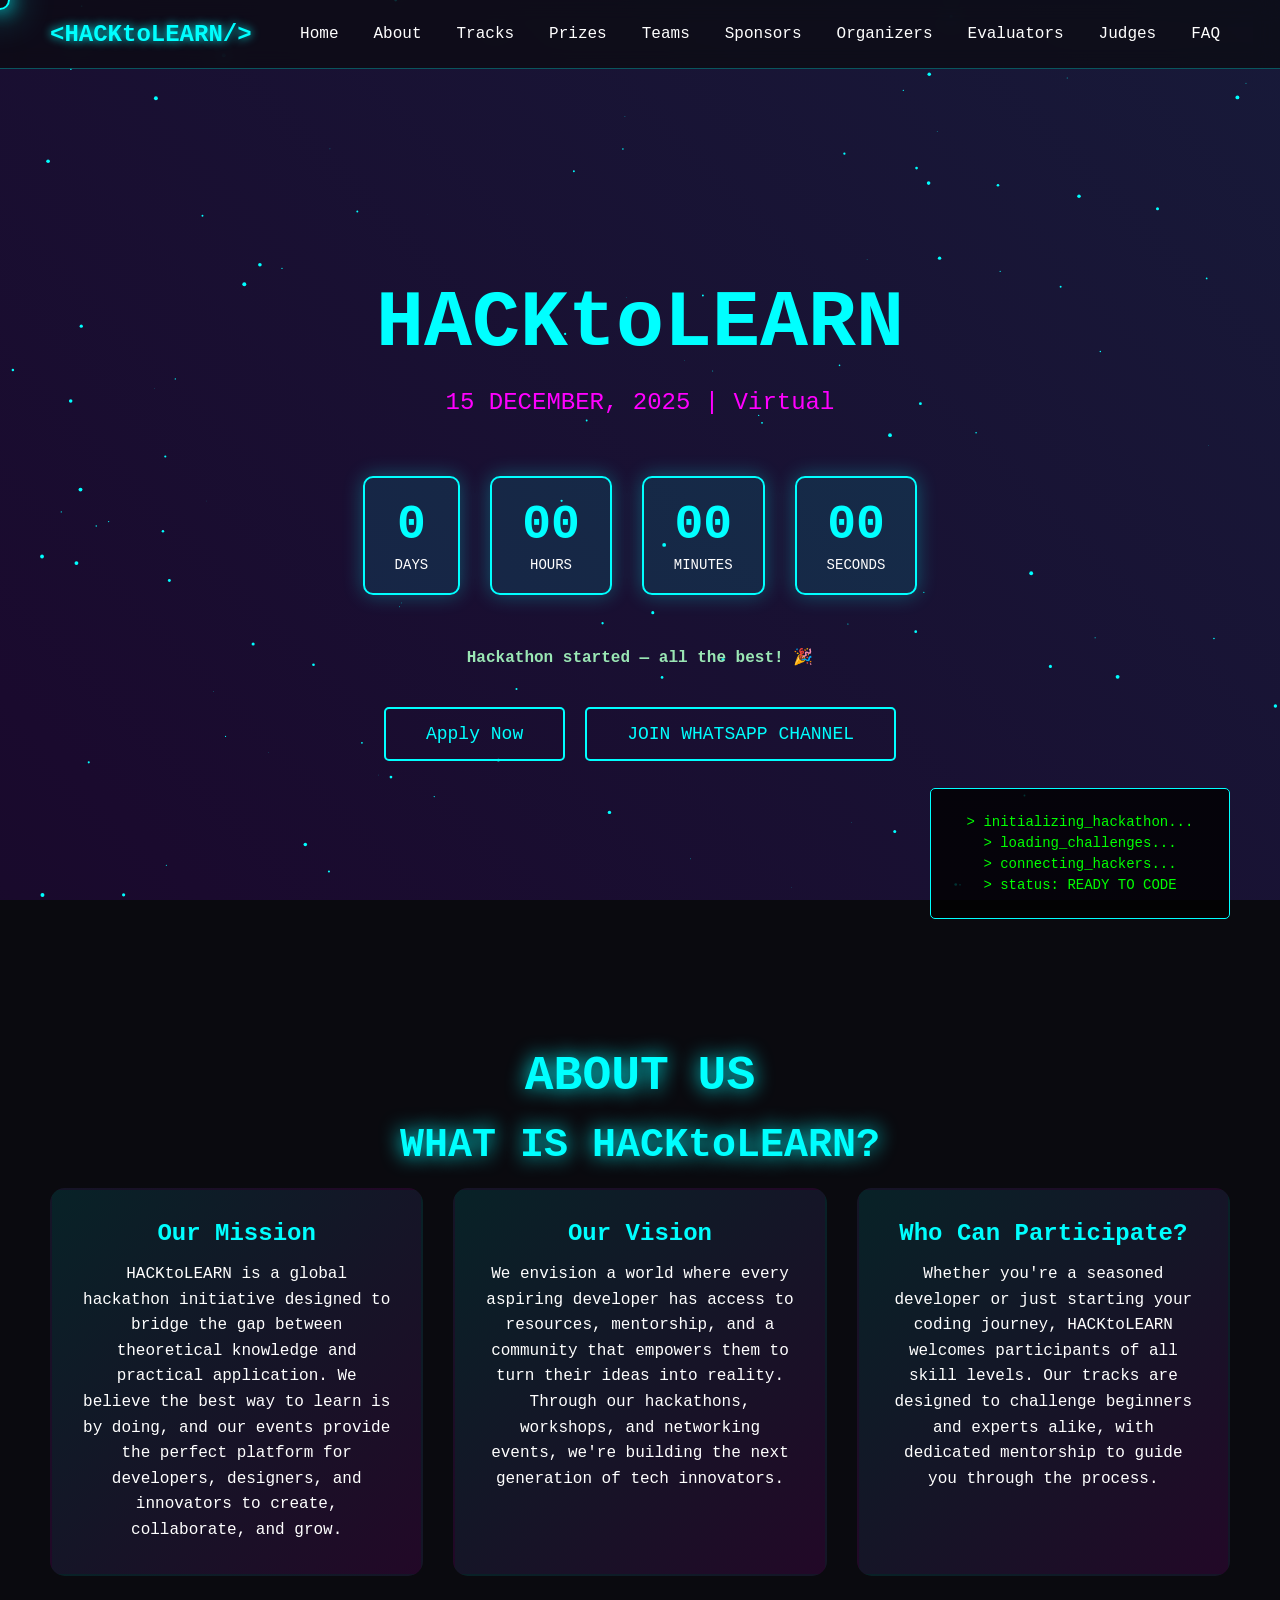
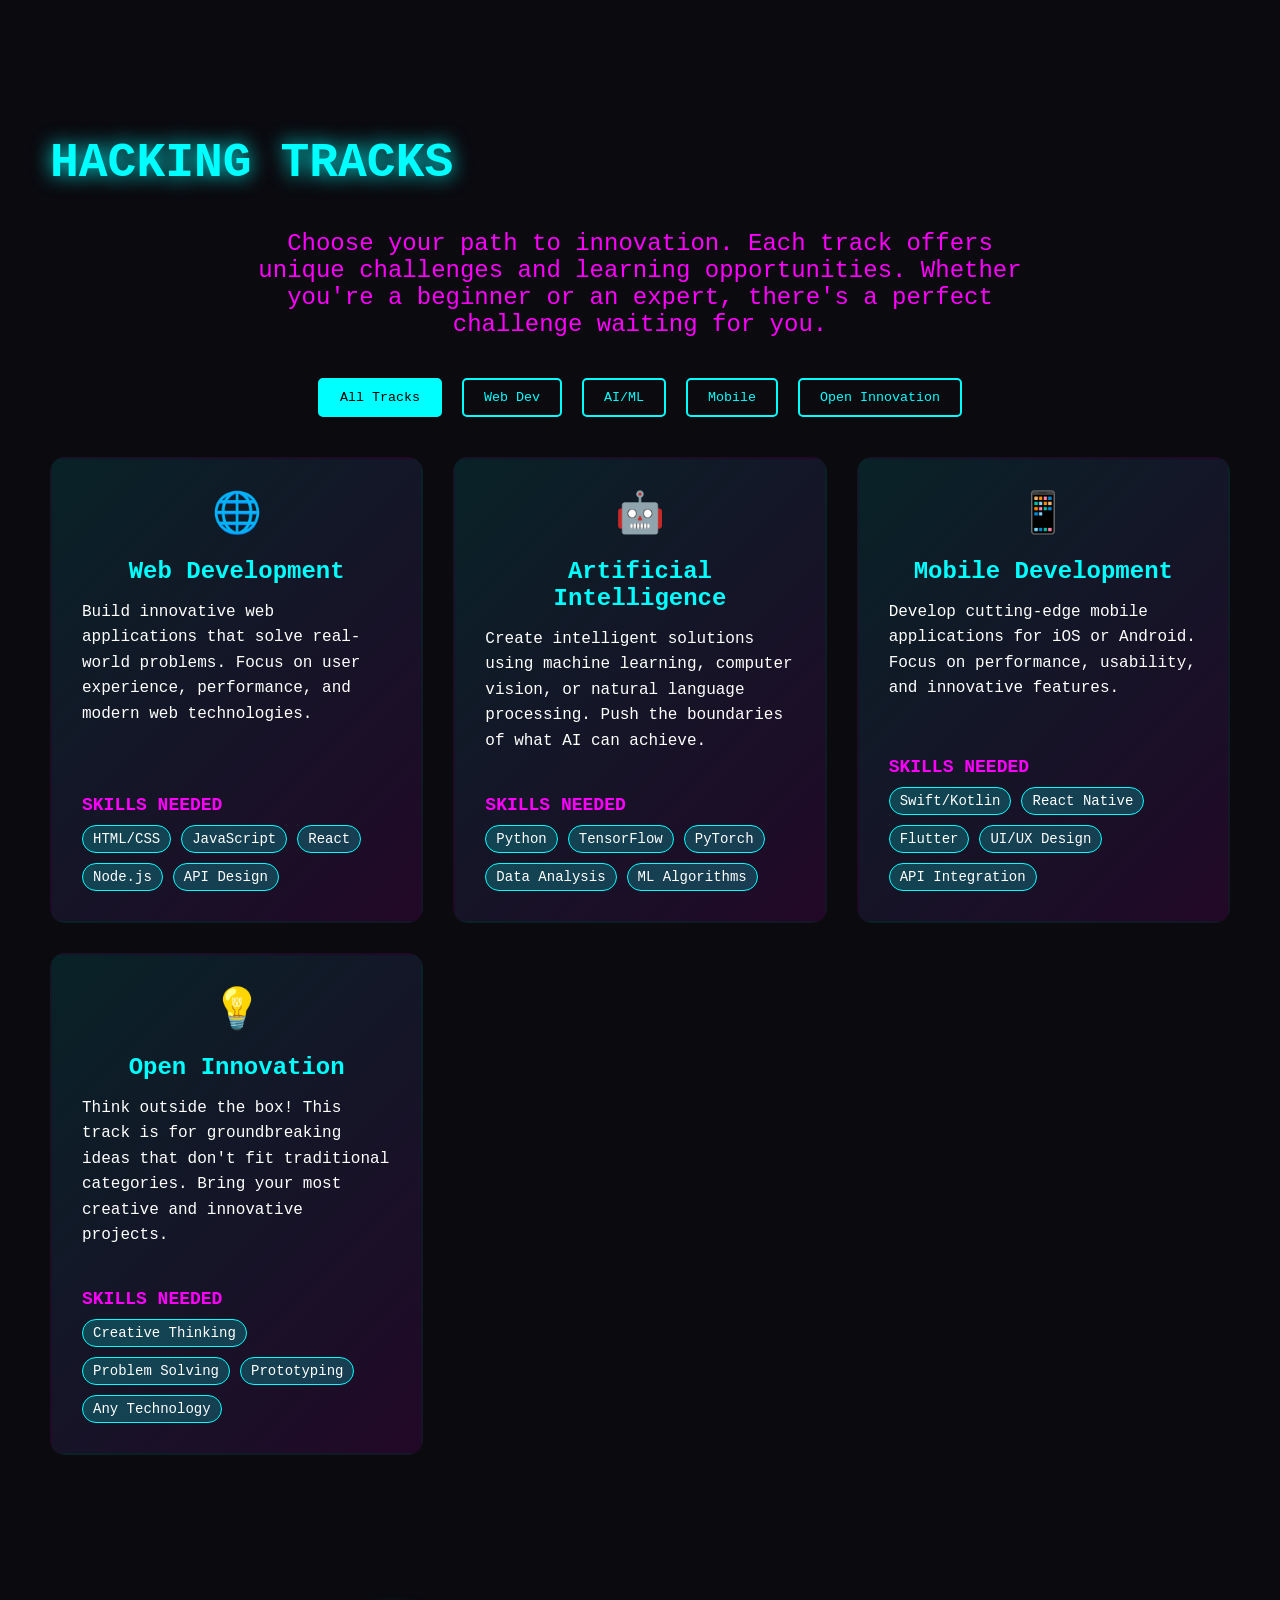
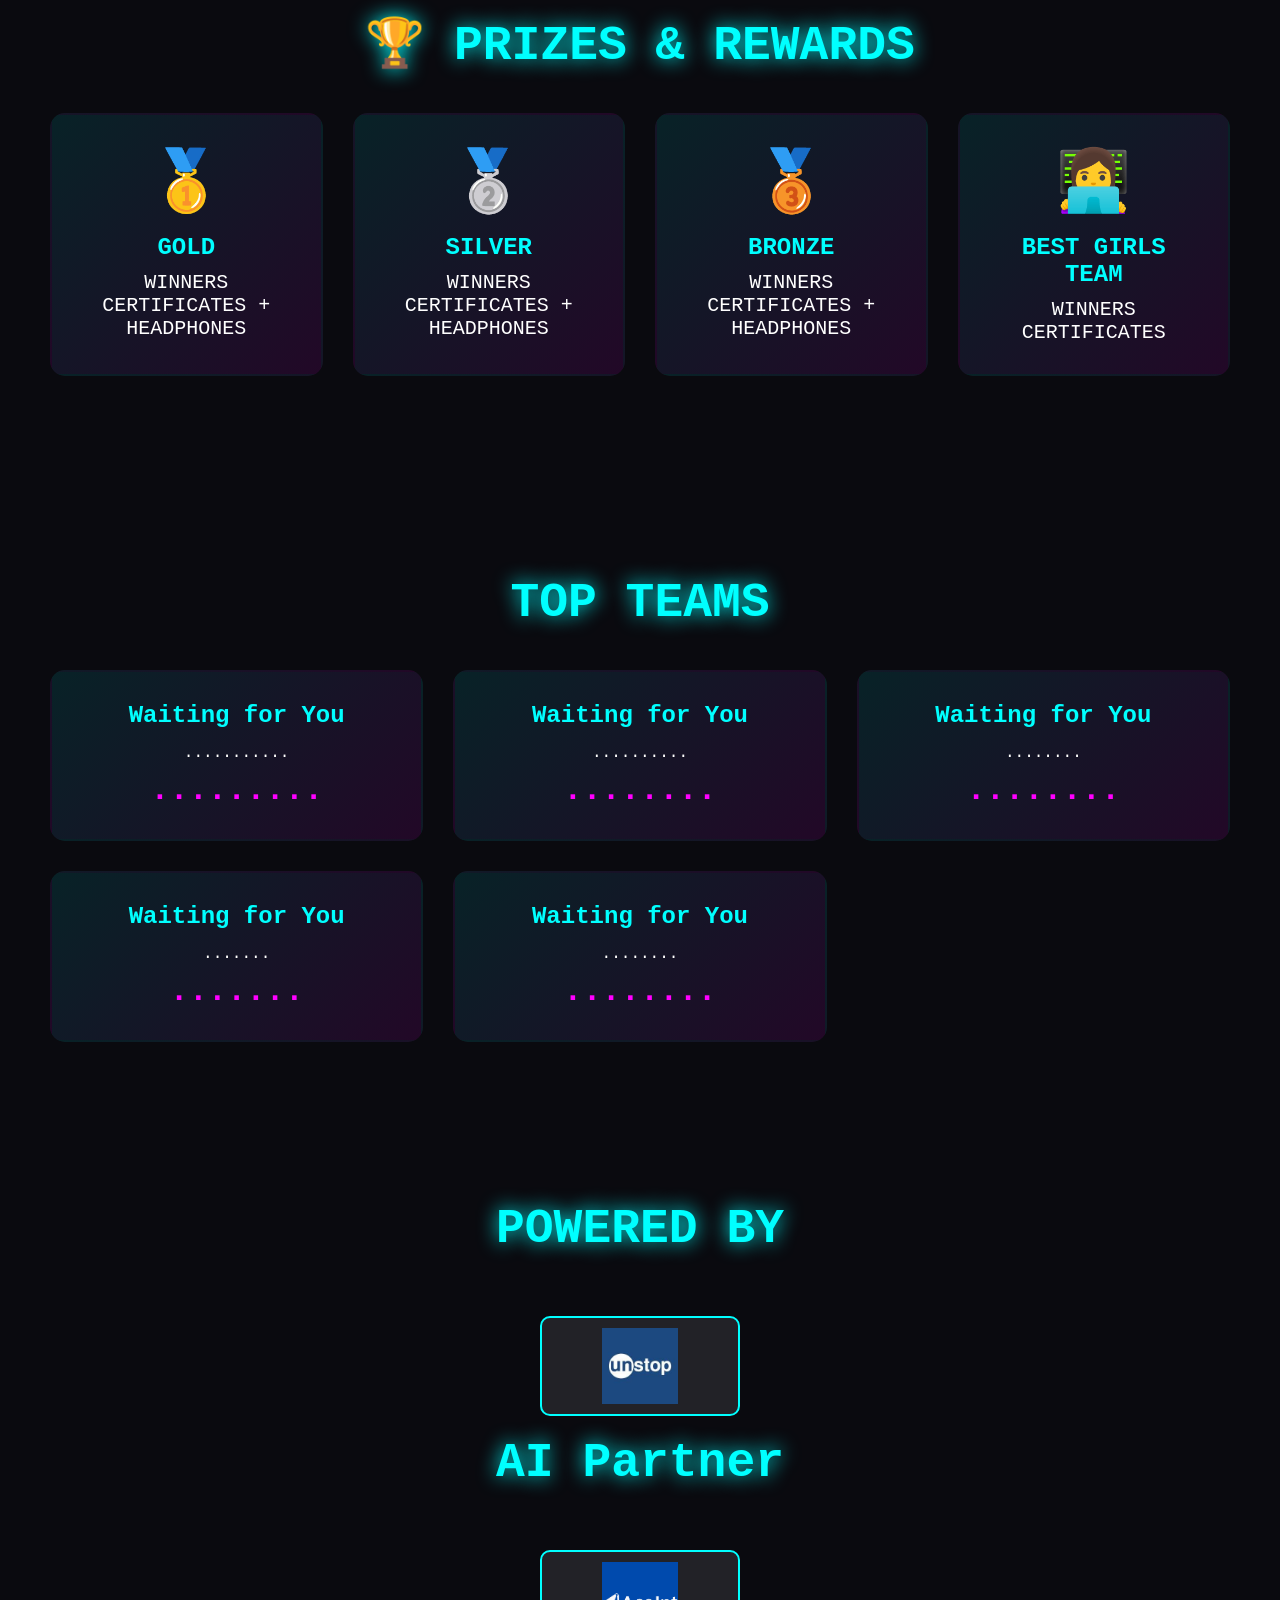
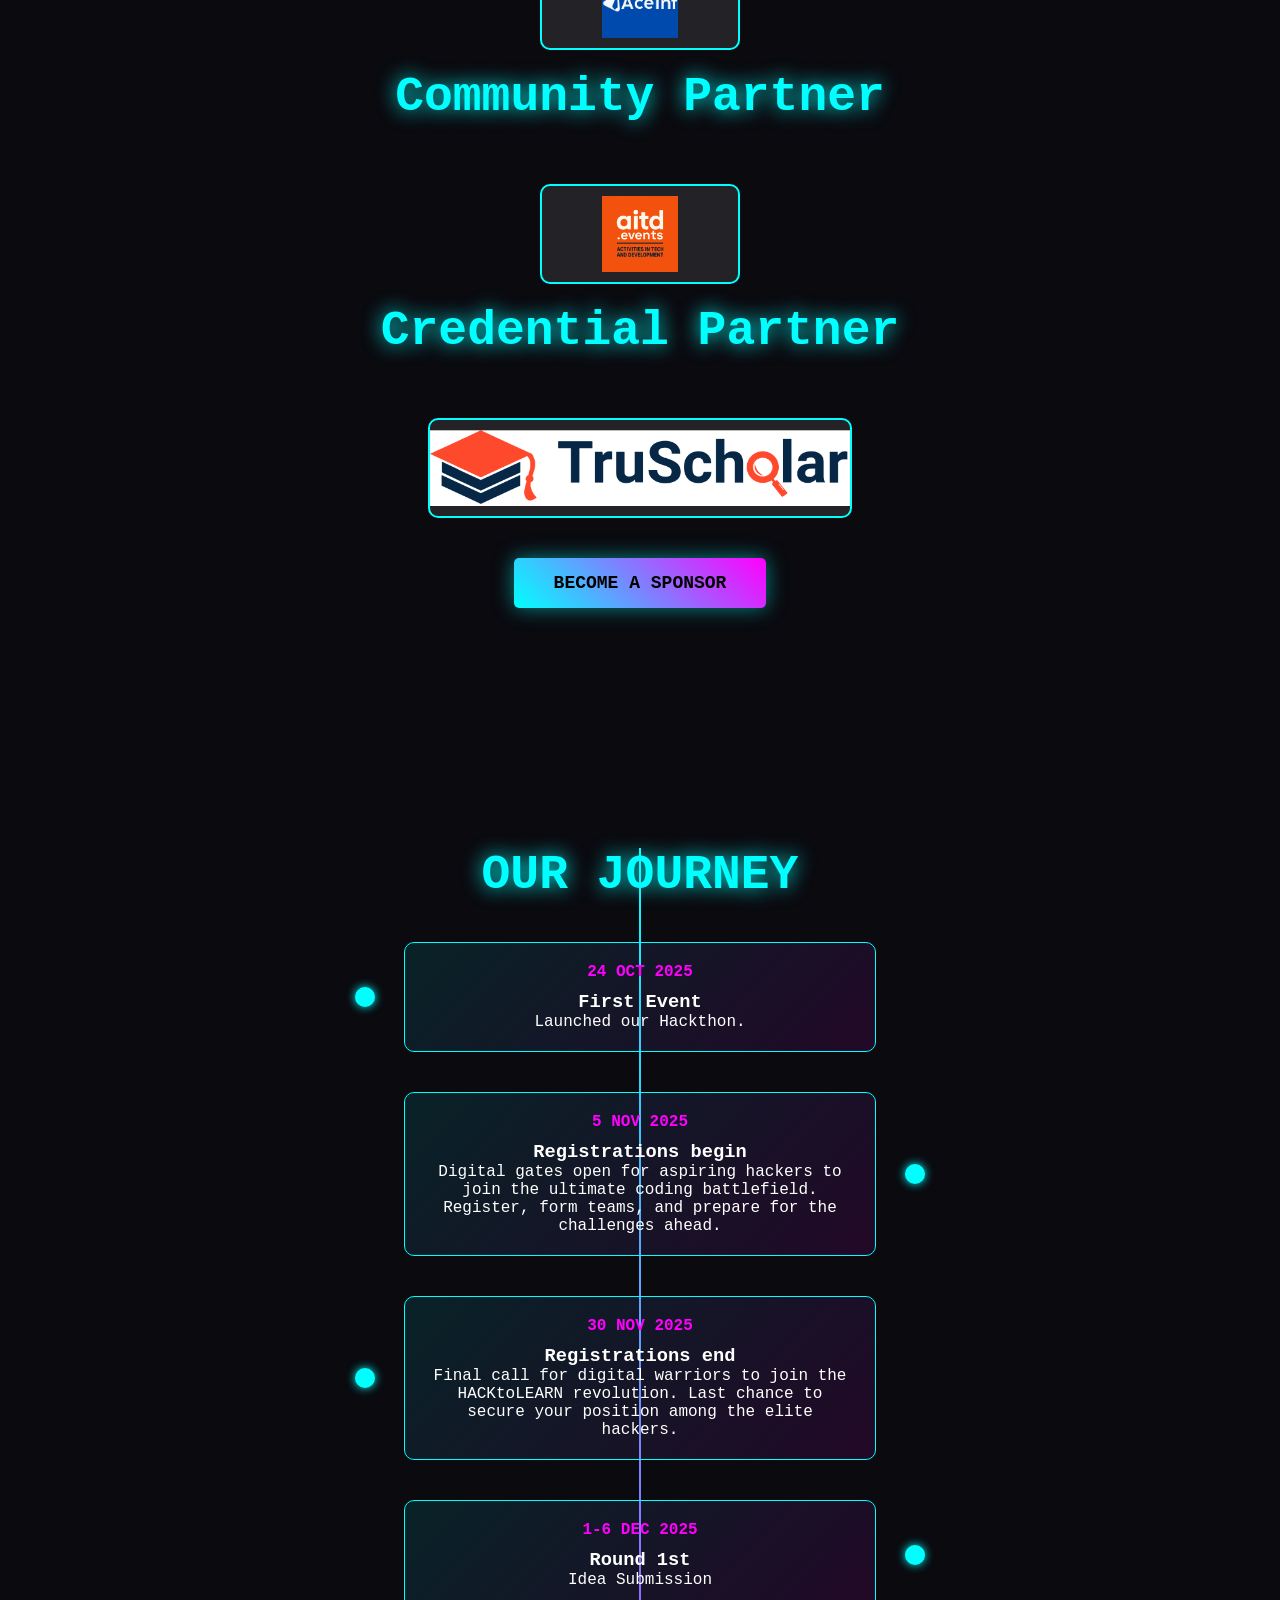
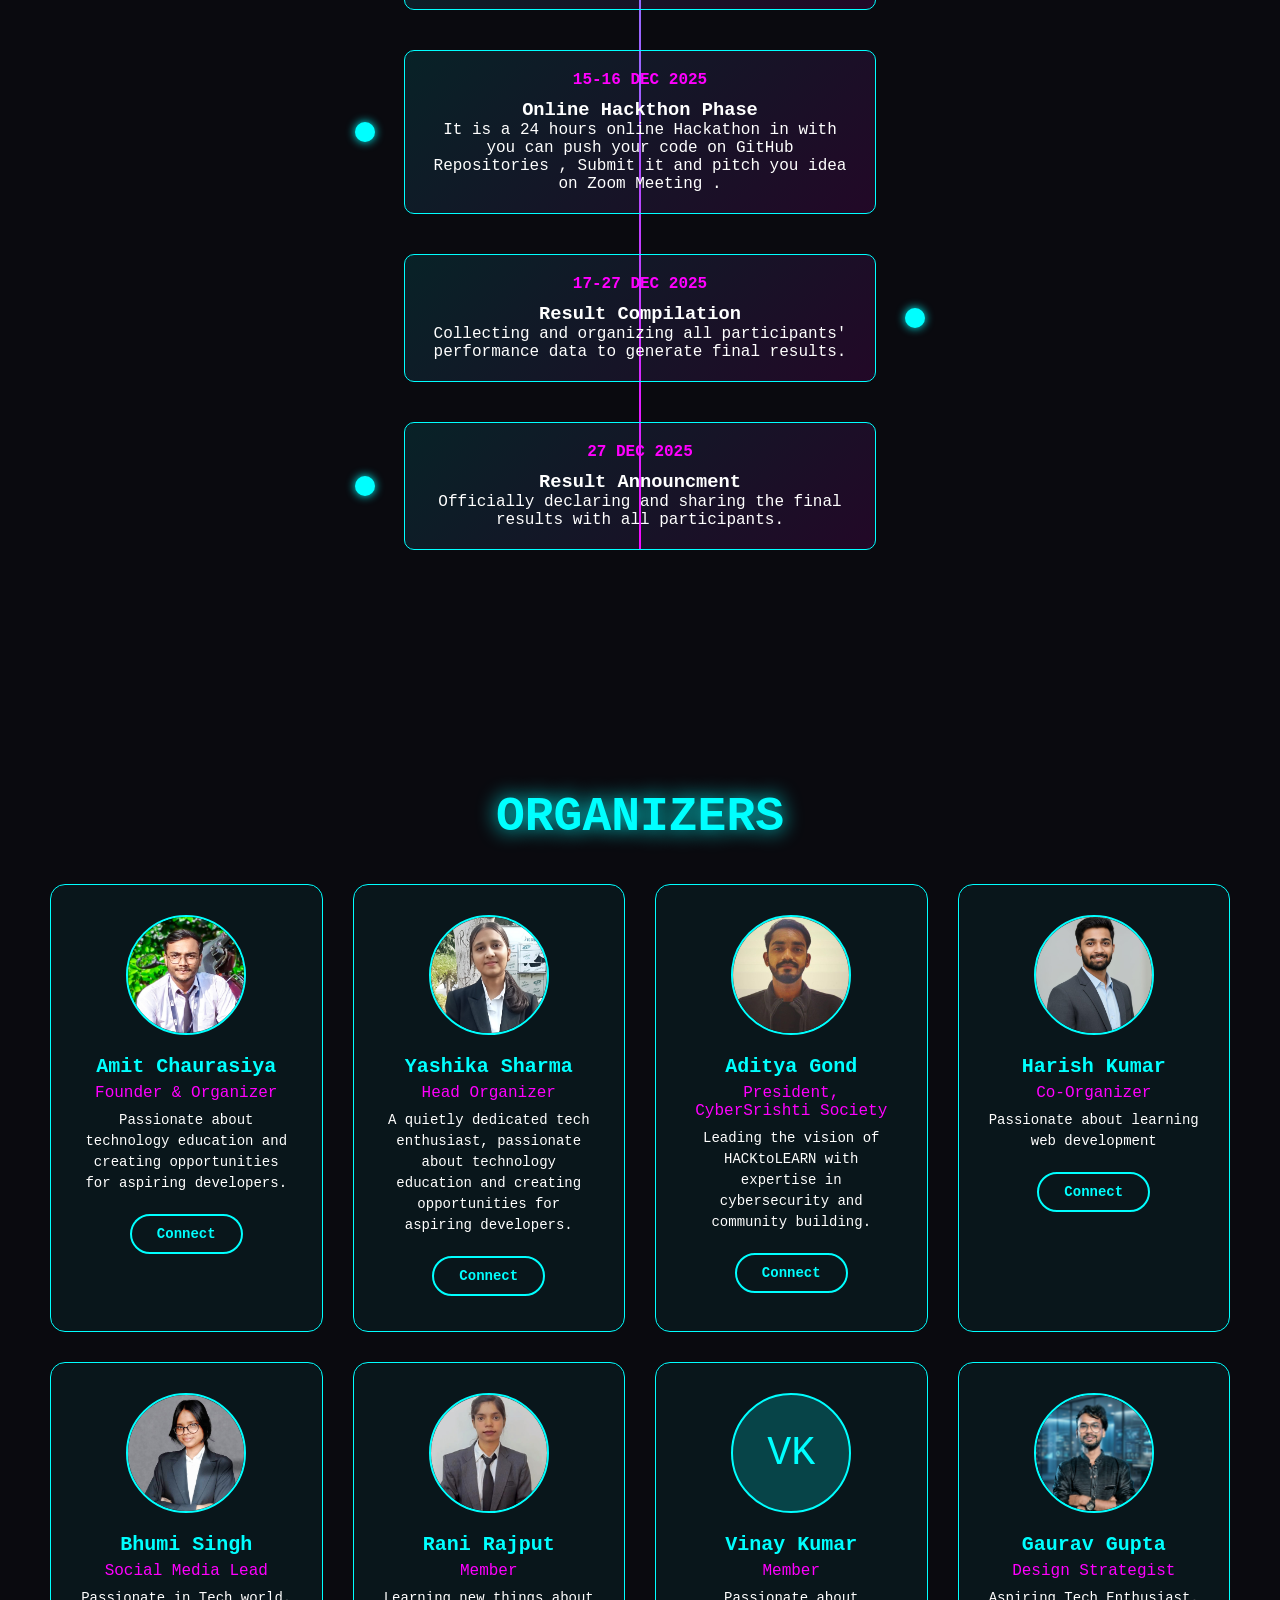
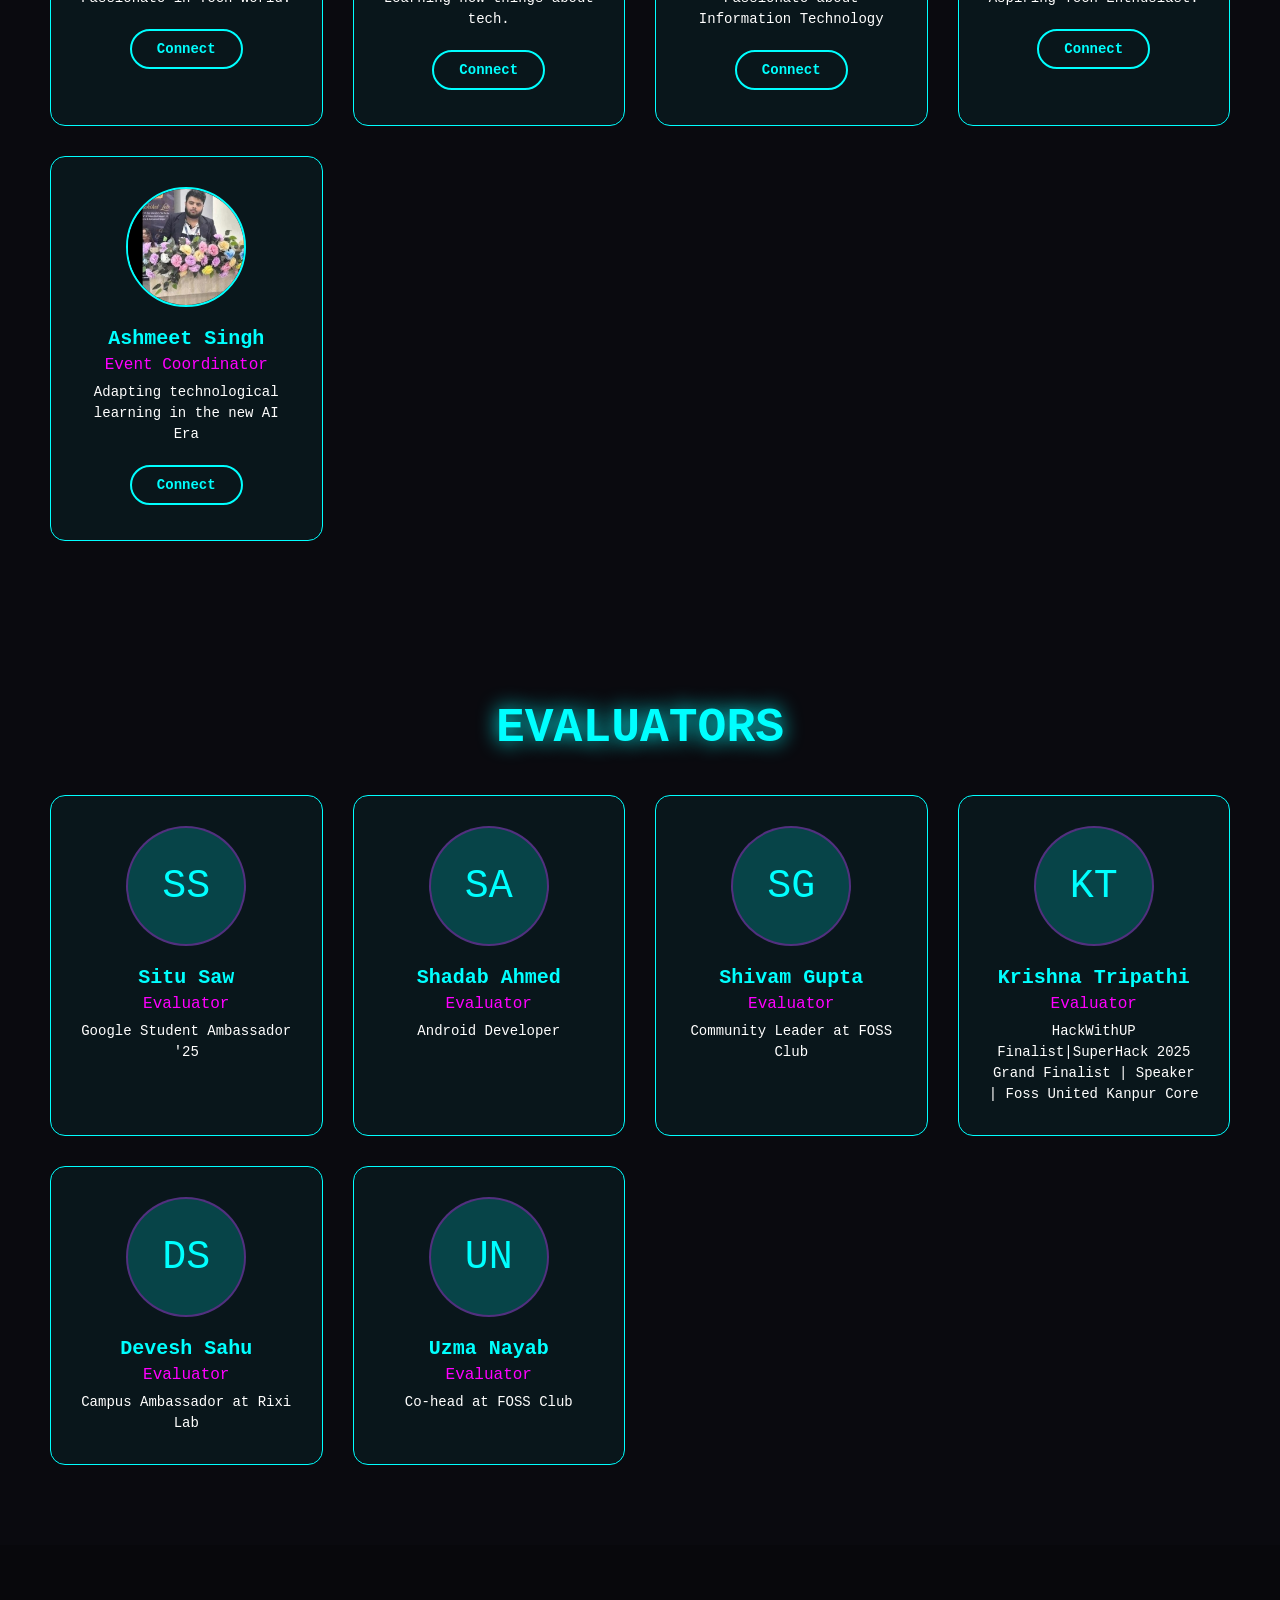
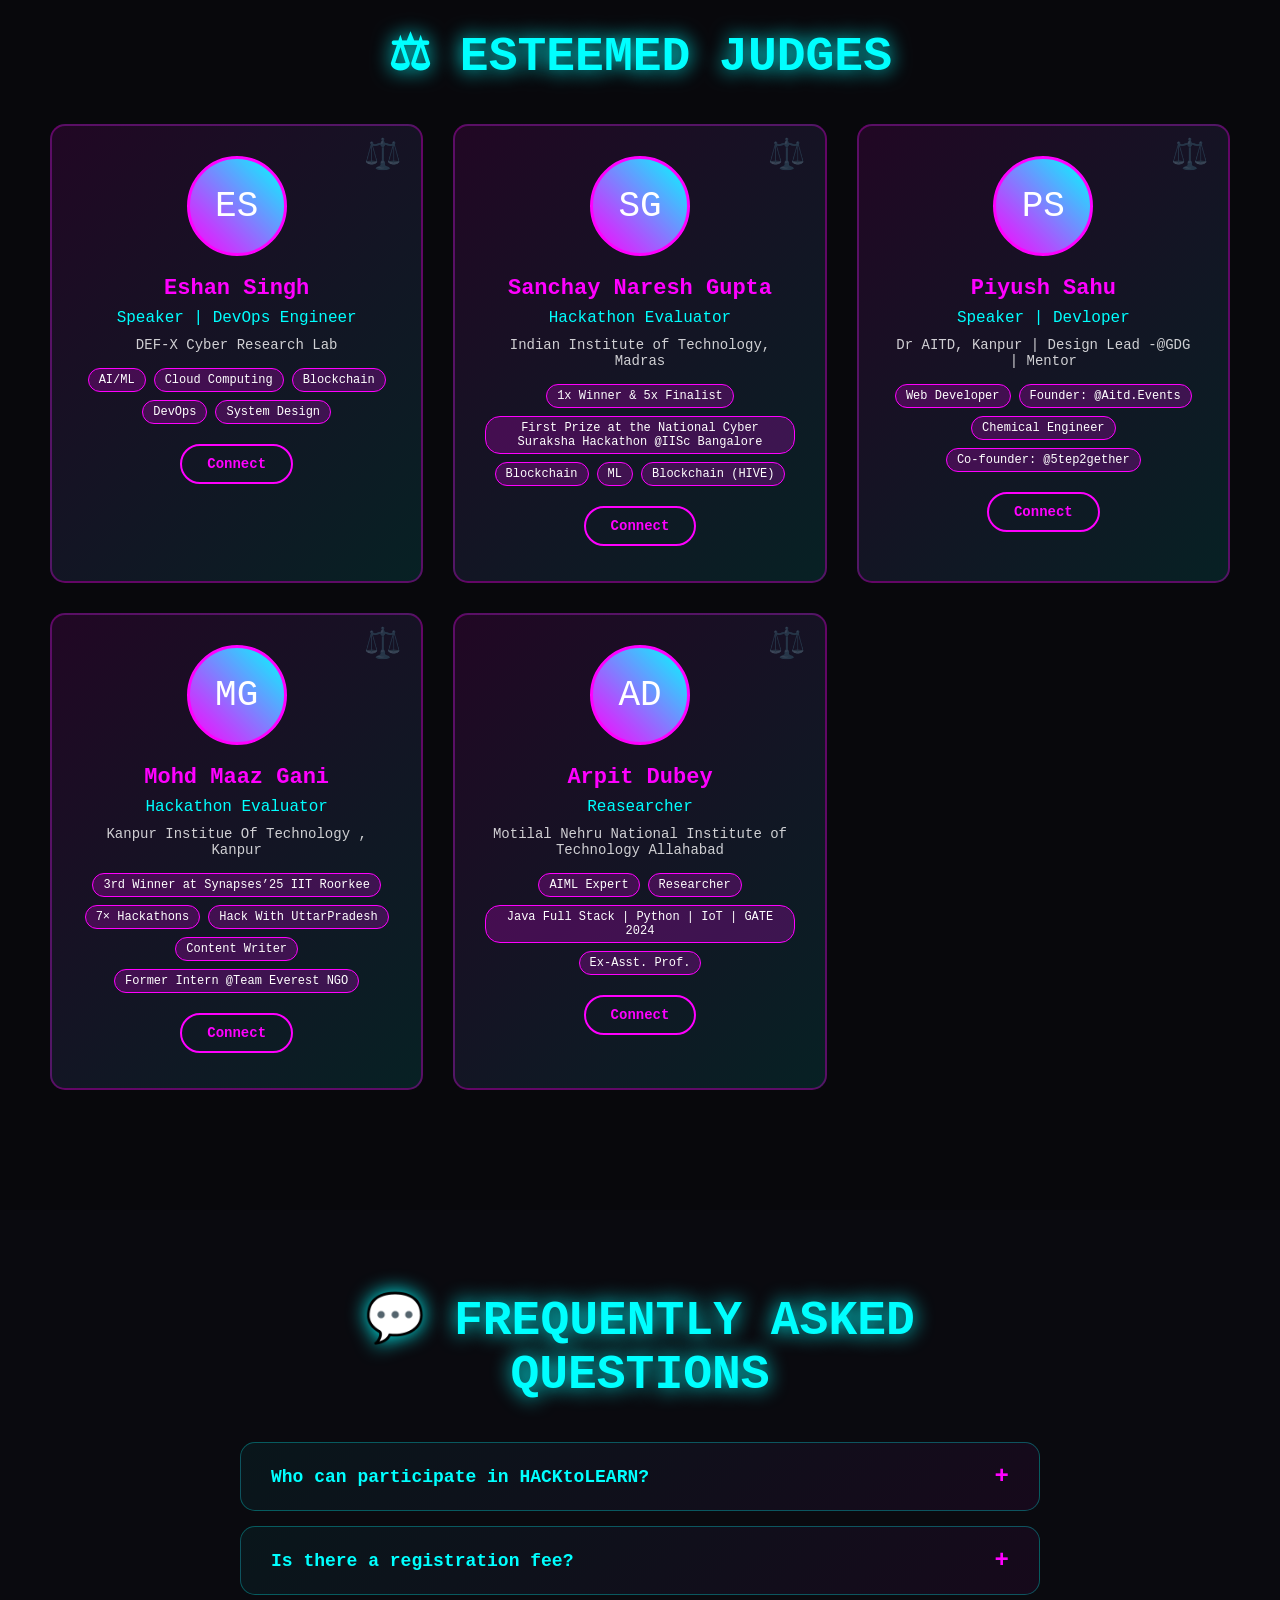
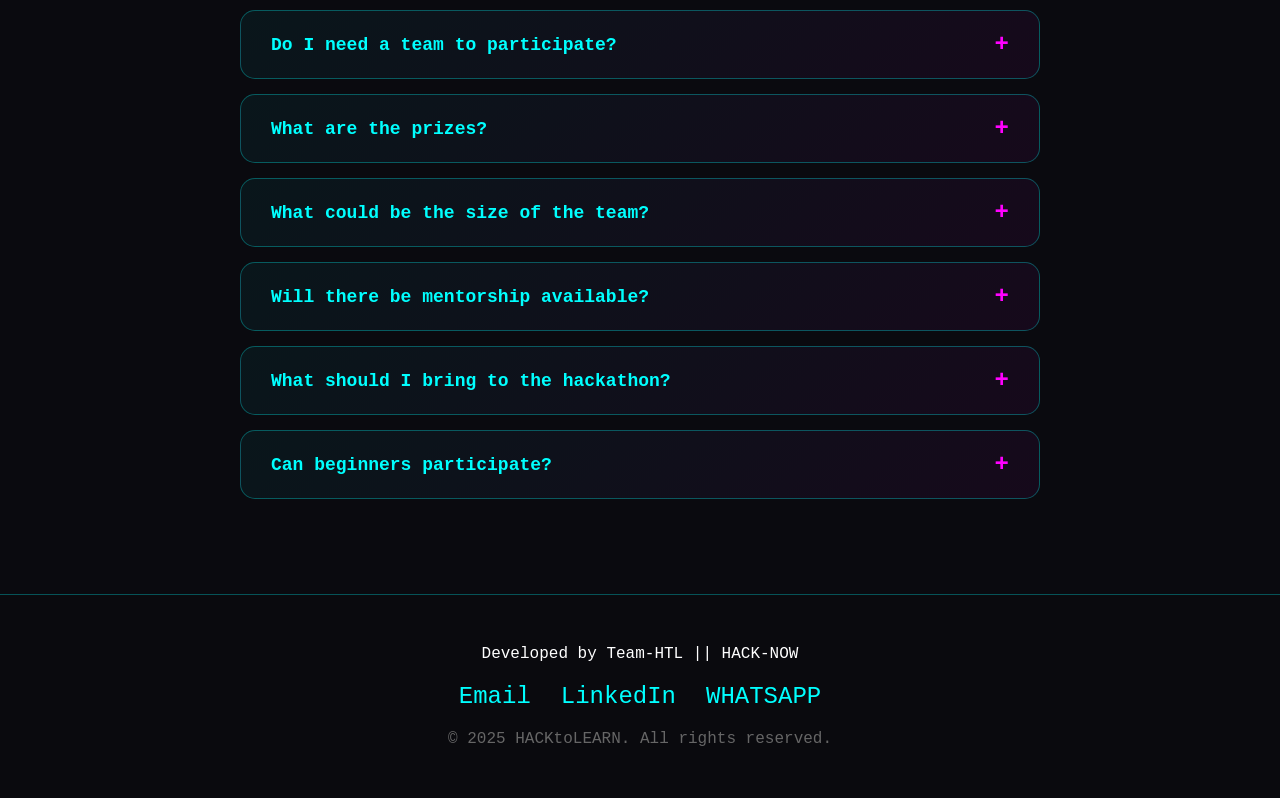
==== commit 036f1993: "Update style.css" ====
--- a/Index.html
+++ b/Index.html
@@ -590,22 +590,23 @@
       </div>
     </div>
      <div class="judge-card">
-      <div class="judge-photo">AD</div>
-      <h3 class="judge-name">Arpit Dubey</h3>
-      <p class="judge-designation">Reasearch Scholar</p>
-      <p class="judge-company">Motilal Nehru National Institute of Technology Allahabad</p>
-      <div class="judge-expertise">
-        <span class="expertise-tag">AIML Expert</span>
+        <div class="judge-photo">AD</div>
+        <h3 class="judge-name">Arpit Dubey</h3>
+        <p class="judge-designation">Reasearcher</p>
+        <p class="judge-company">Motilal Nehru National Institute of Technology Allahabad</p>
+        <div class="judge-expertise">
+          <span class="expertise-tag">AIML Expert</span>
         <span class="expertise-tag">Researcher</span>
         <span class="expertise-tag">Java Full Stack | Python | IoT | GATE 2024</span>
         <span class="expertise-tag">Ex-Asst. Prof.</span>
-      </div>
-      <div class="judge-connect">
-        <a href="https://www.linkedin.com/in/arpit-dubey-74a38a233 ">
-          <span>Connect</span>
-        </a>
-      </div>
-    </div>
+        </div>
+        <div class="judge-connect">
+          <a href="https://www.linkedin.com/in/arpit-dubey-74a38a233" target="_blank" class="connect-btn judge-btn">
+            <span>Connect</span>
+          </a>
+        </div>
+      </div>
+    
   </div>
 </section>
 
@@ -926,3 +927,4 @@
 
 
 
+
--- a/style.css
+++ b/style.css
@@ -1366,3 +1366,5 @@
   }
 }
 
+
+
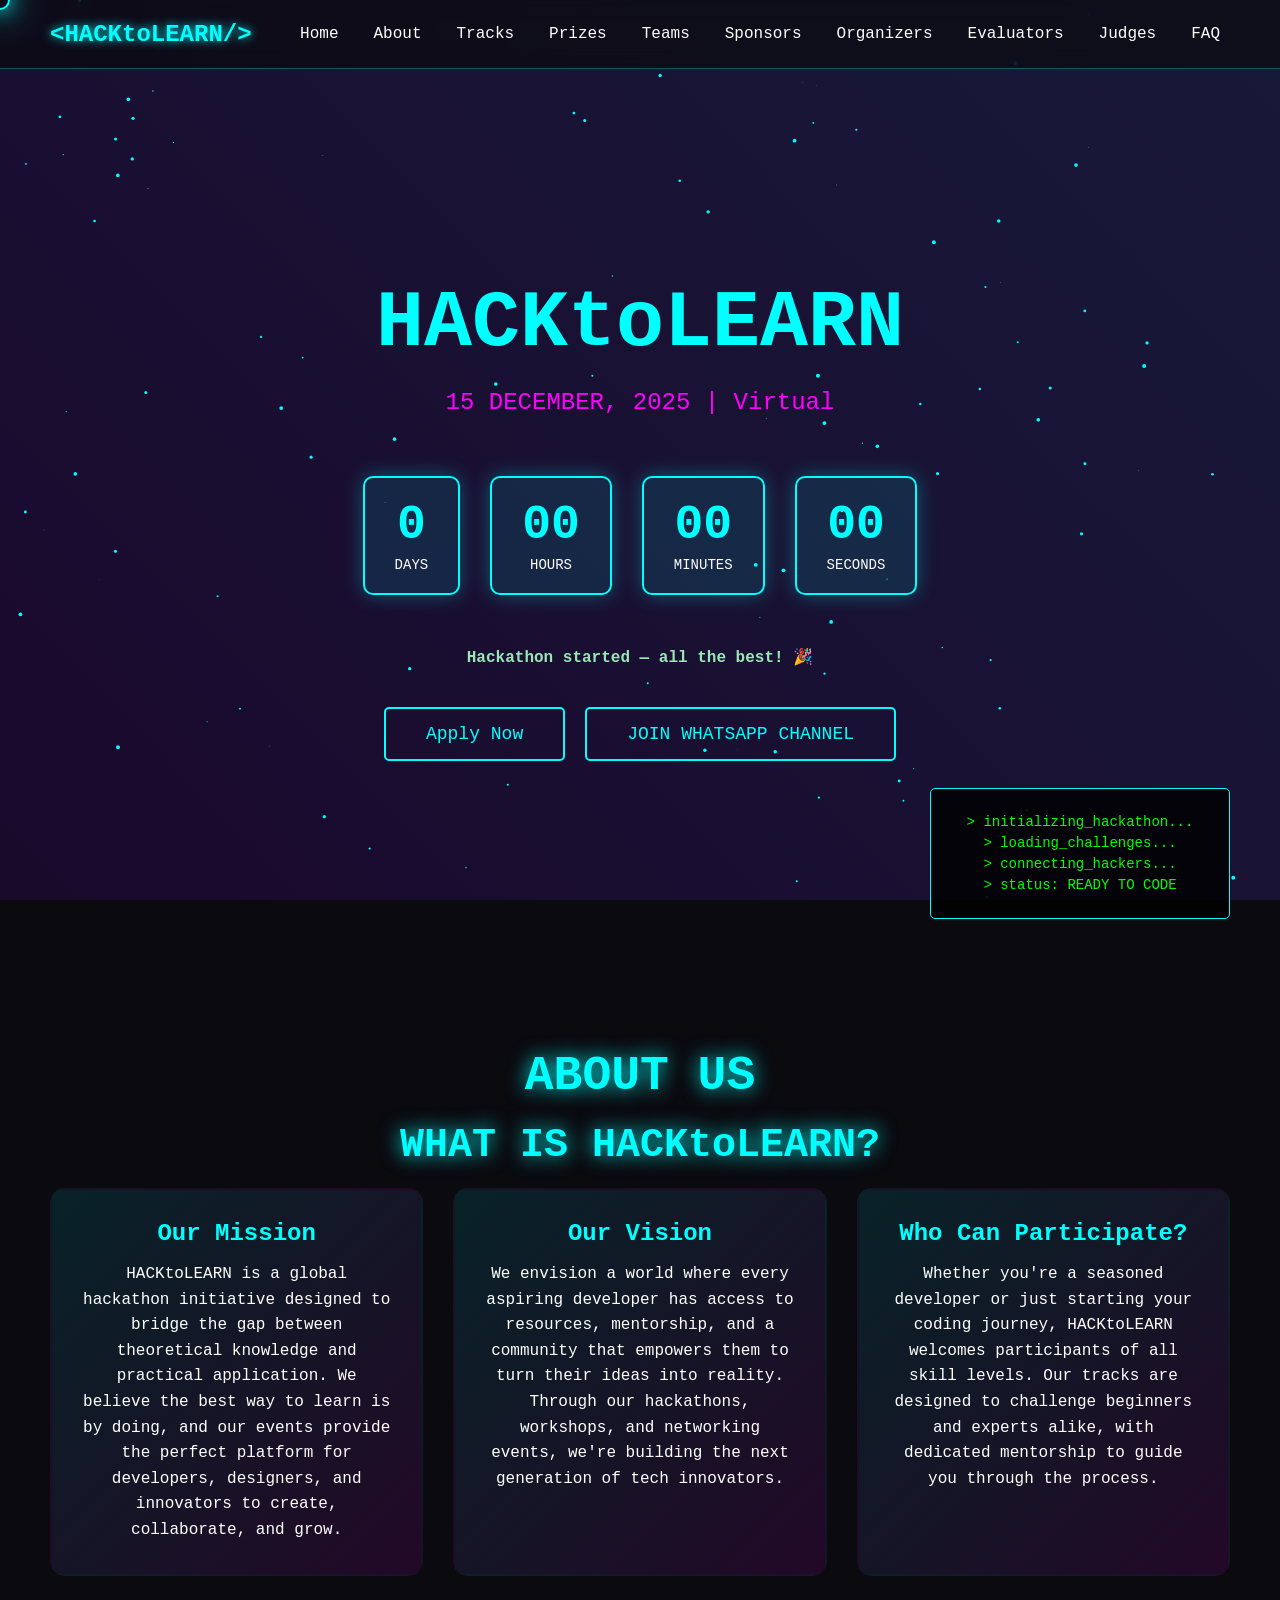
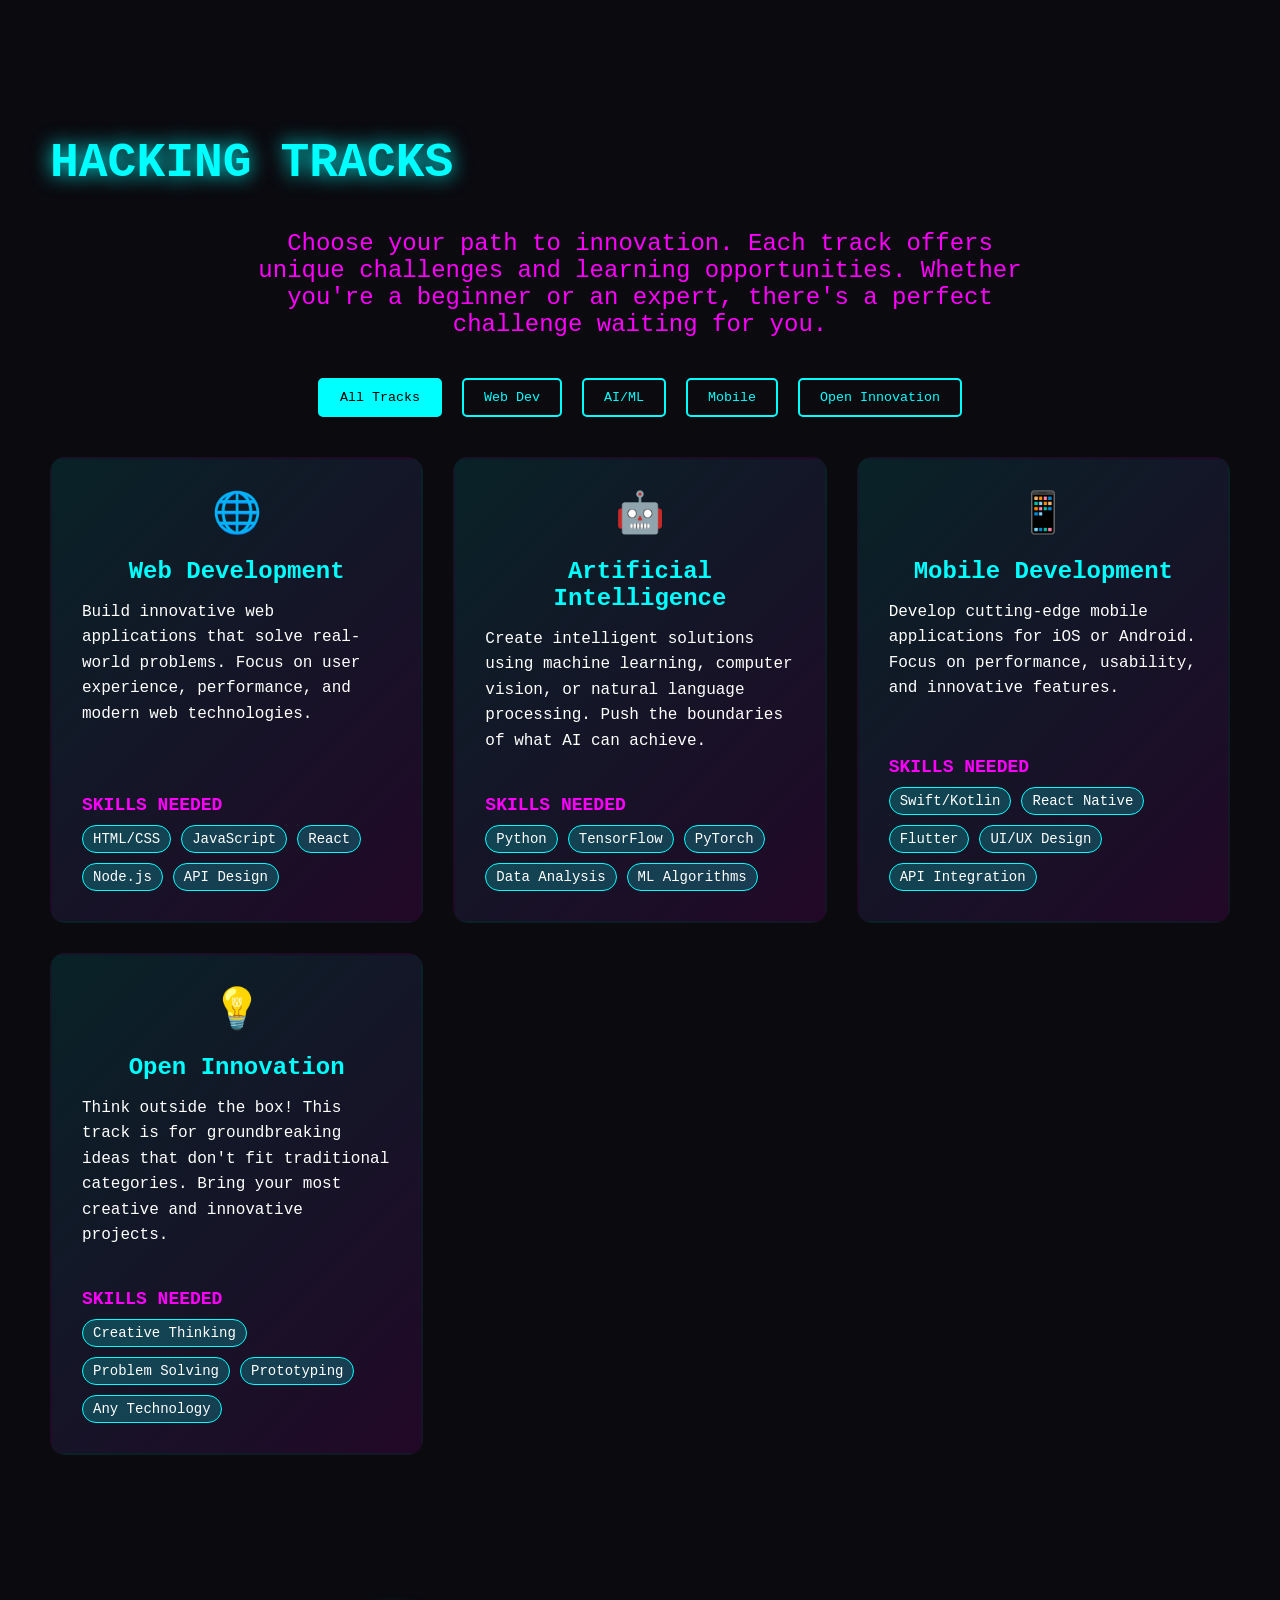
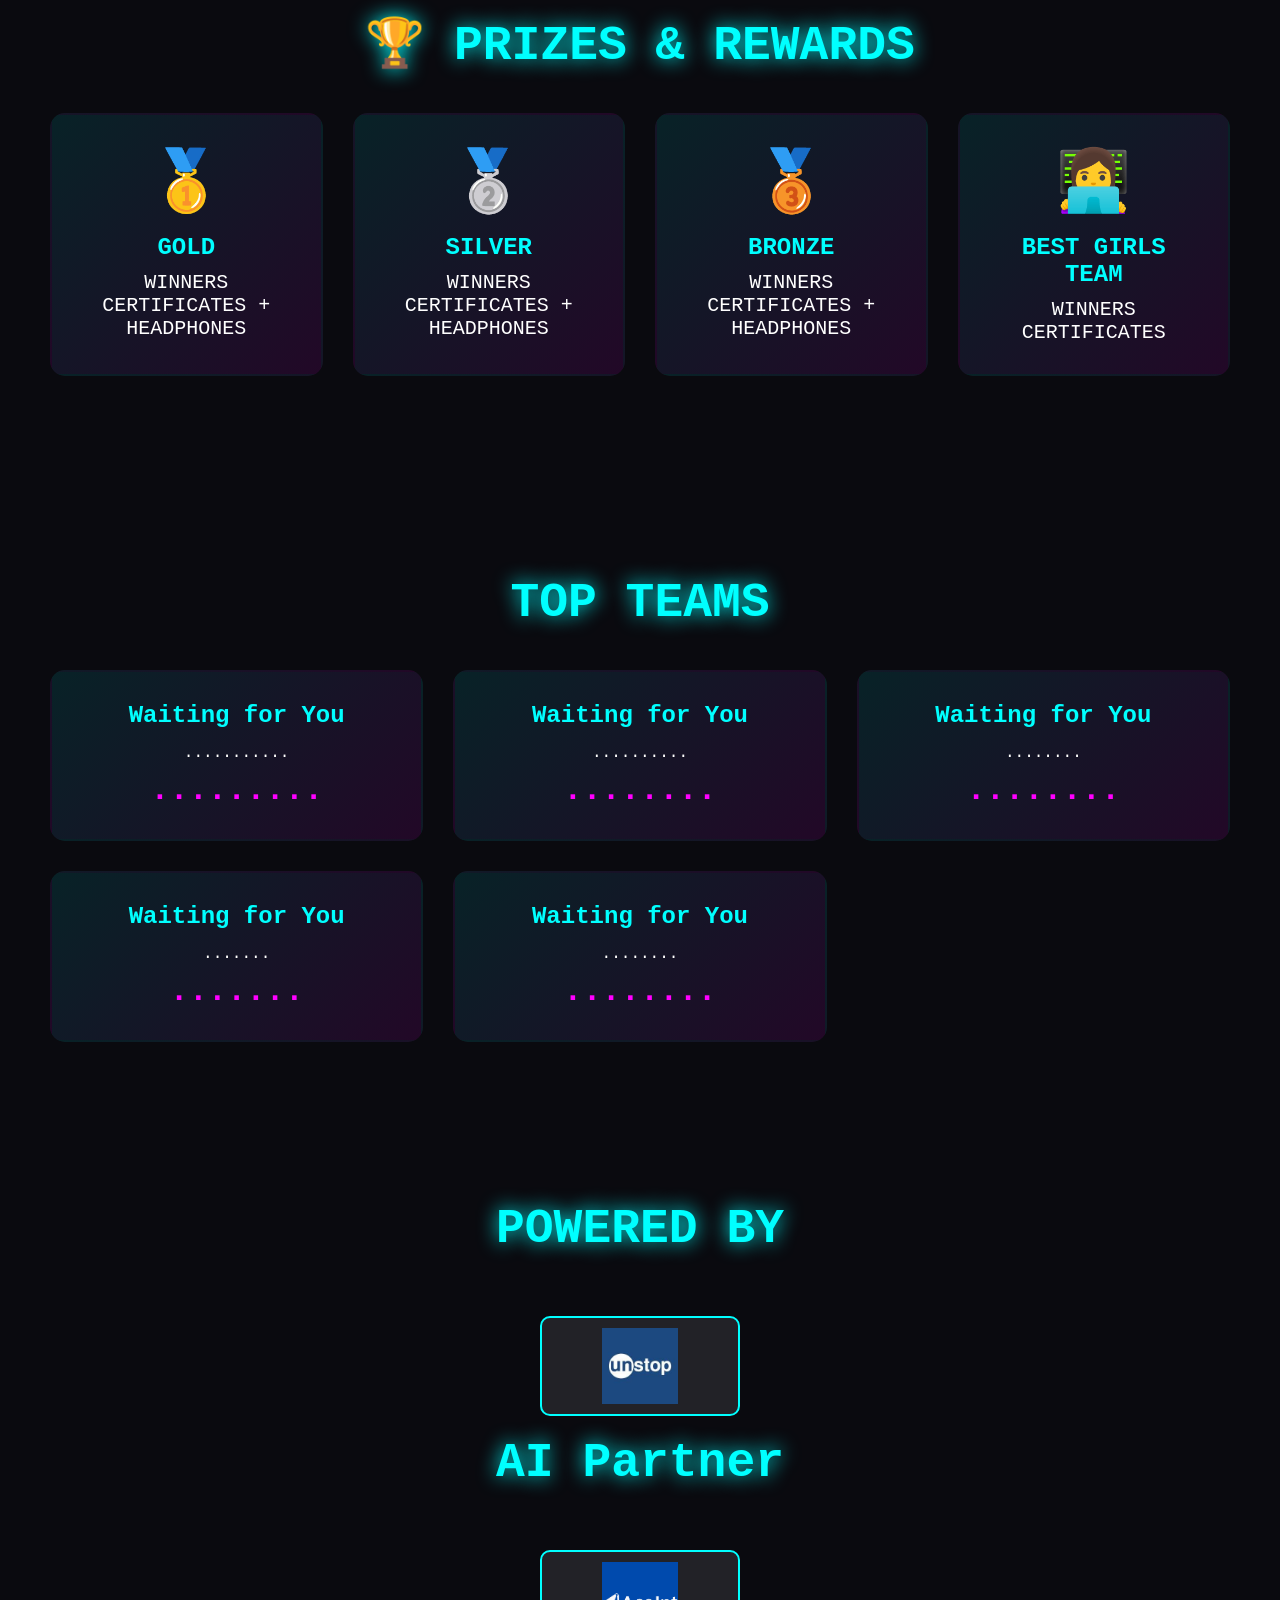
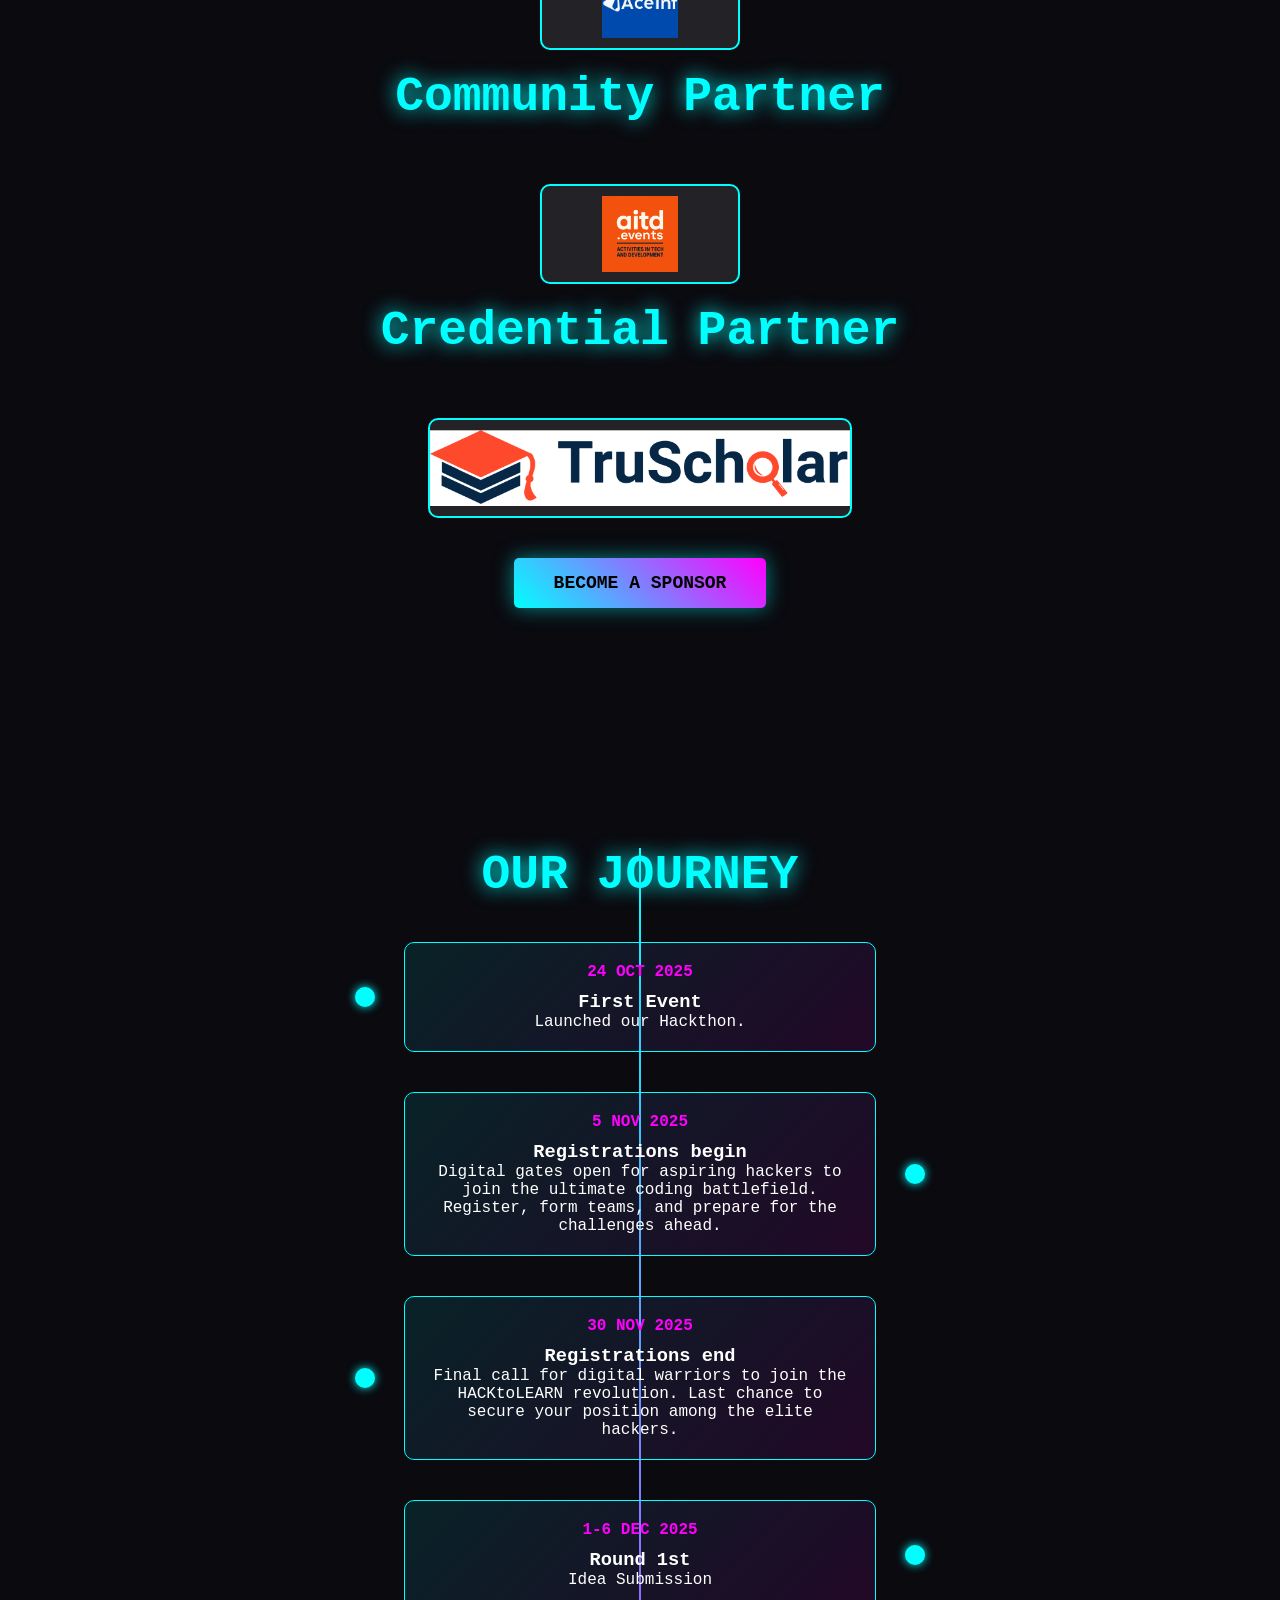
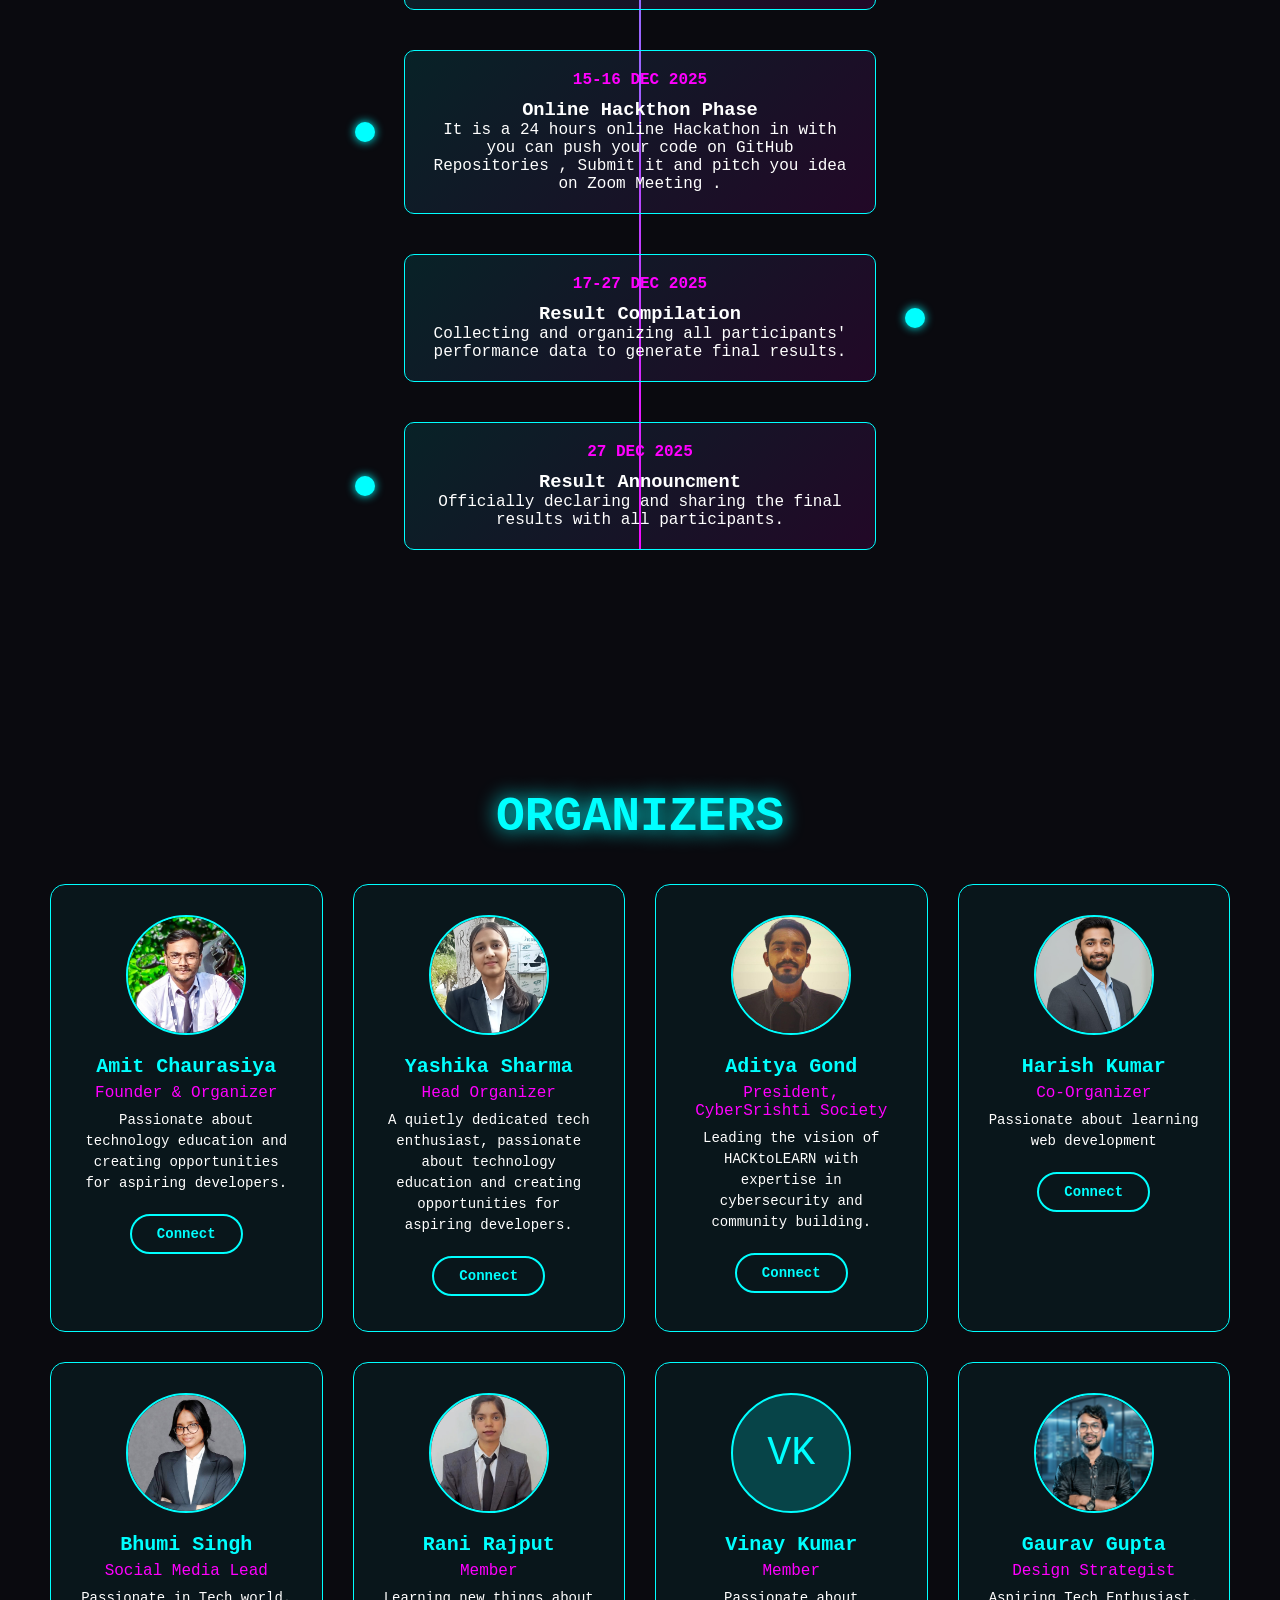
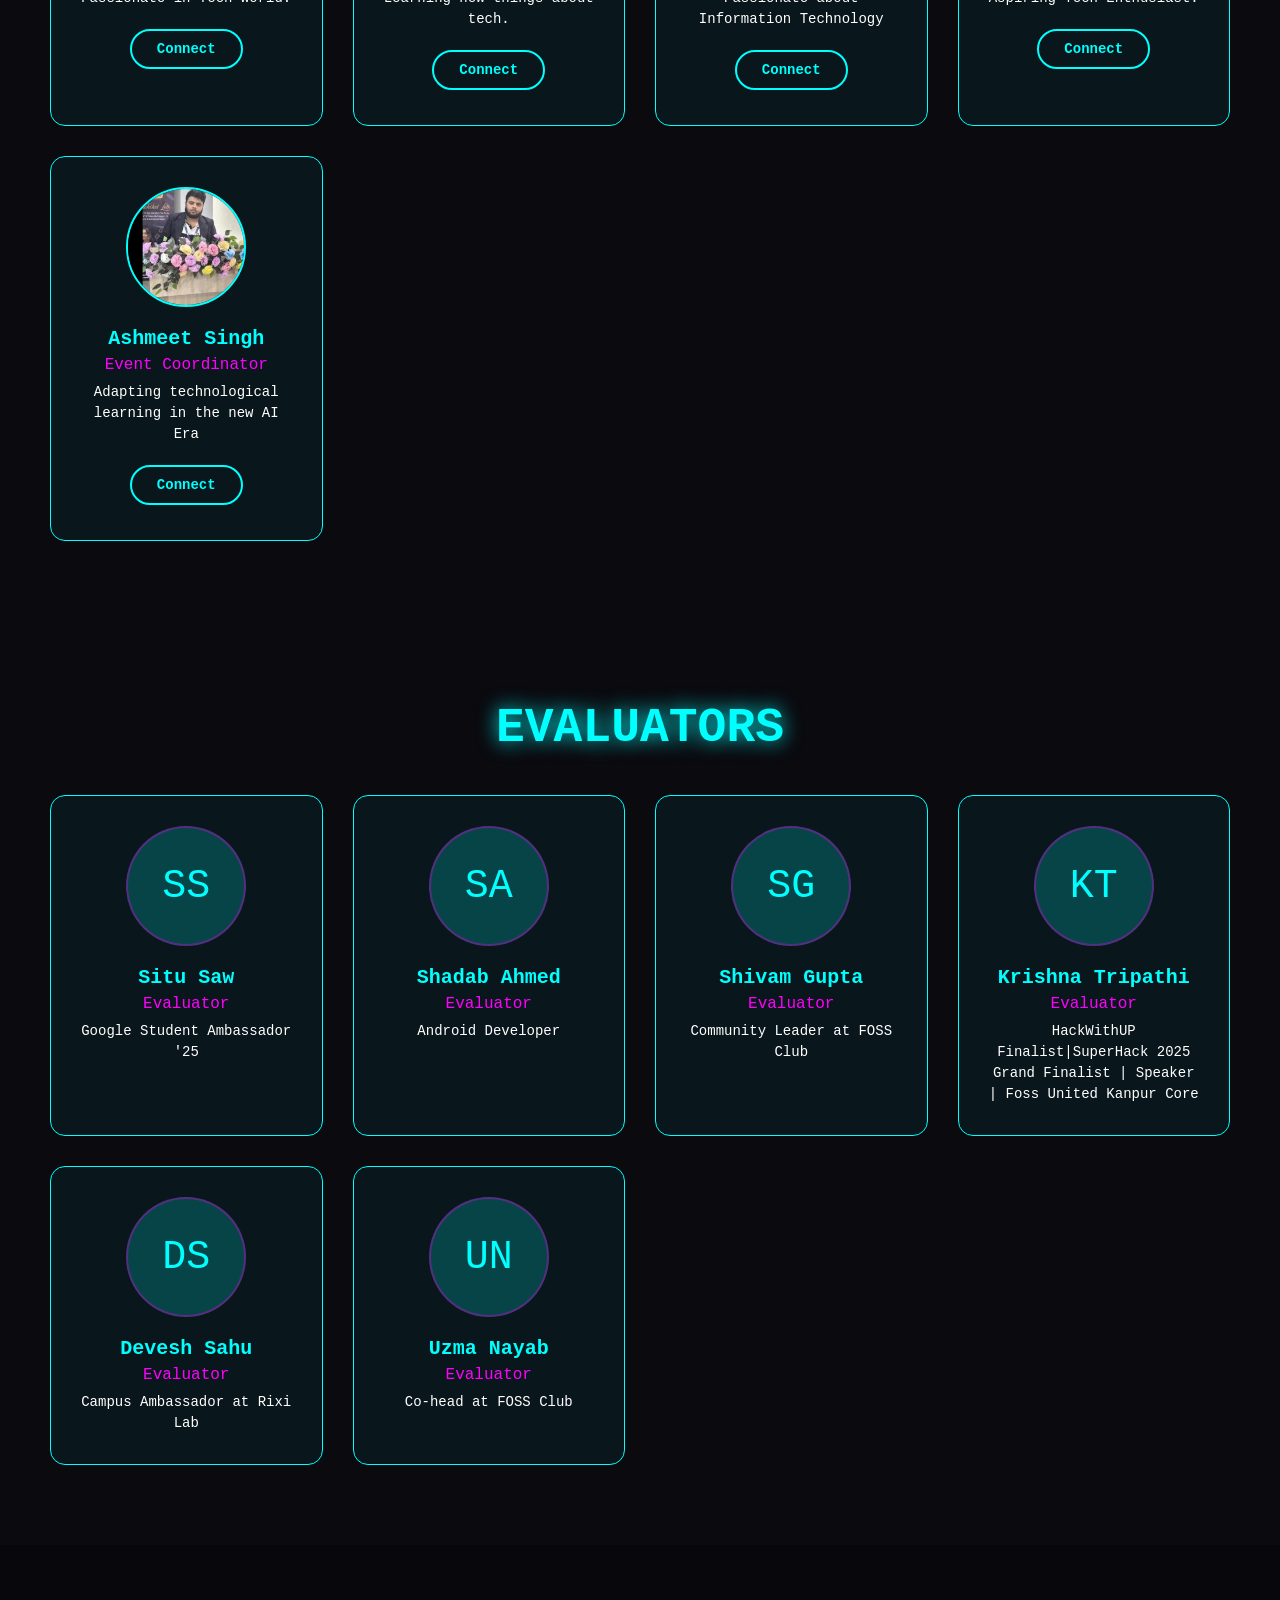
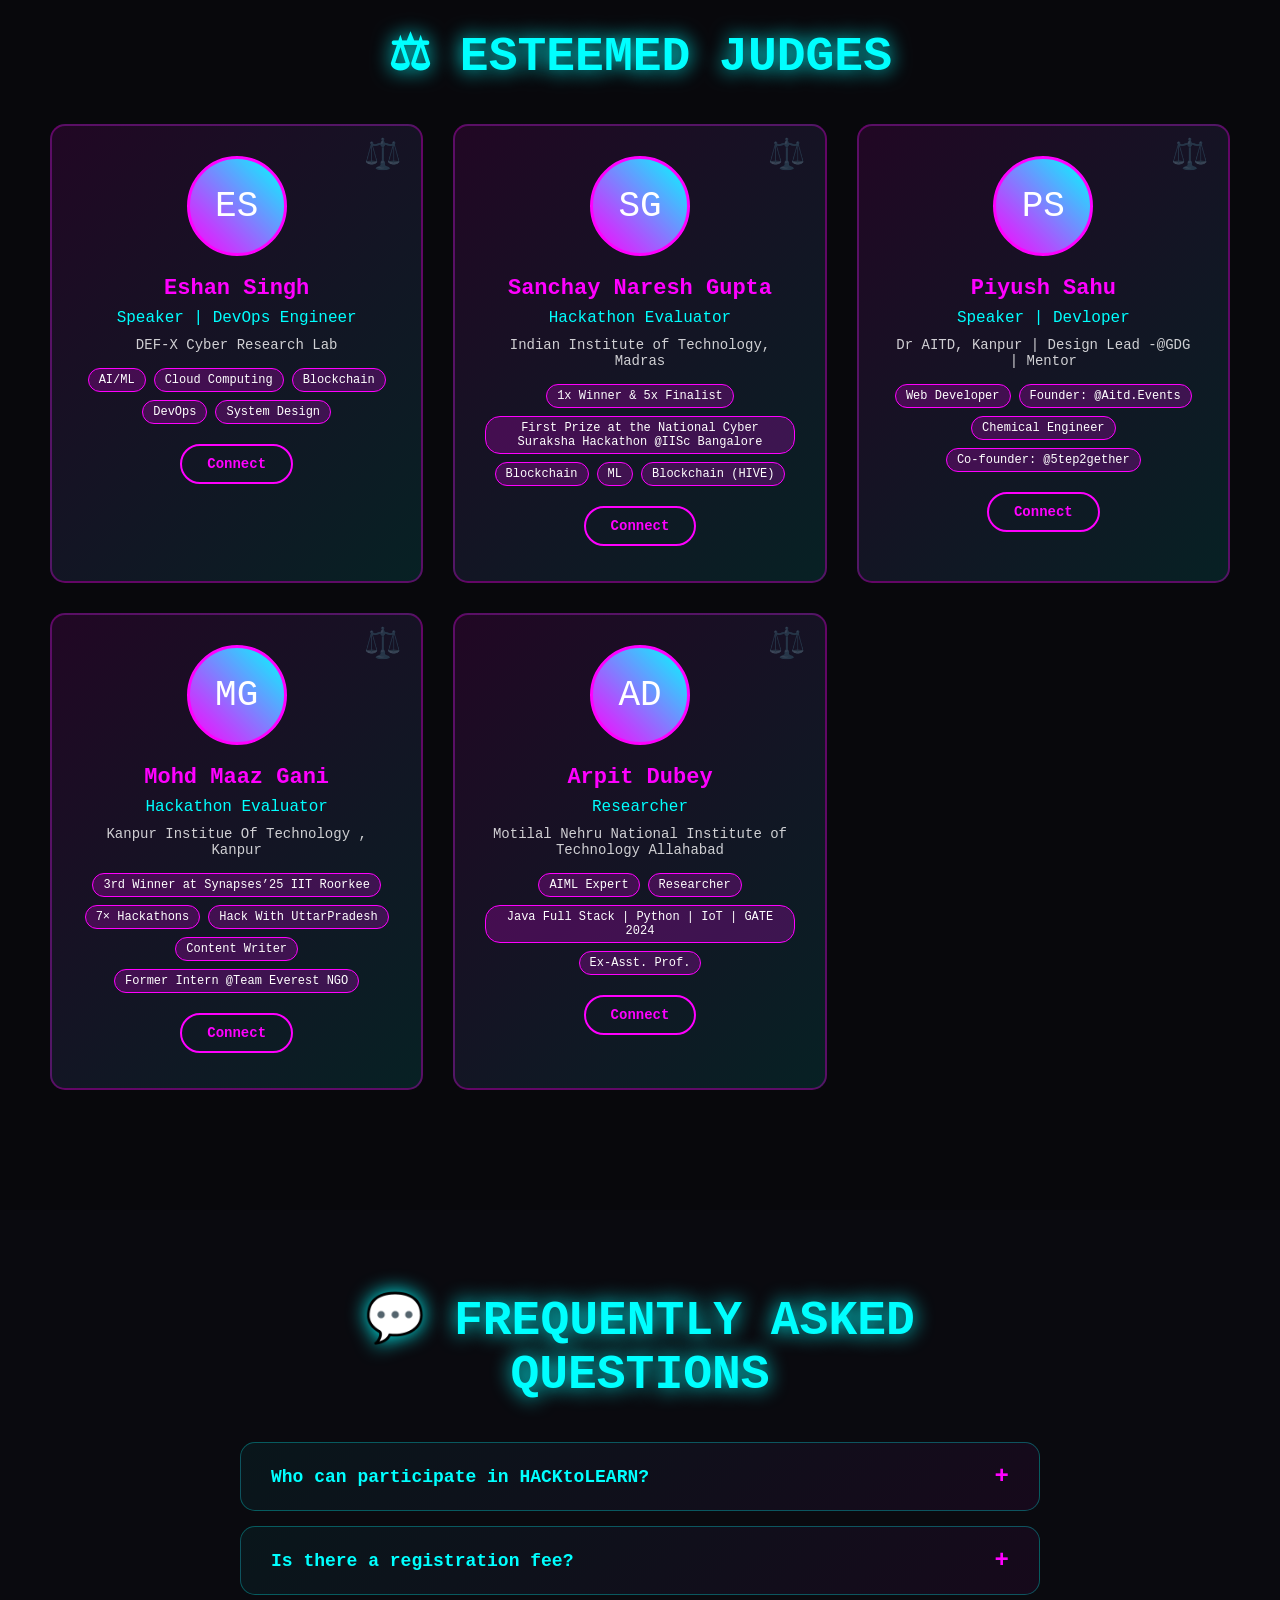
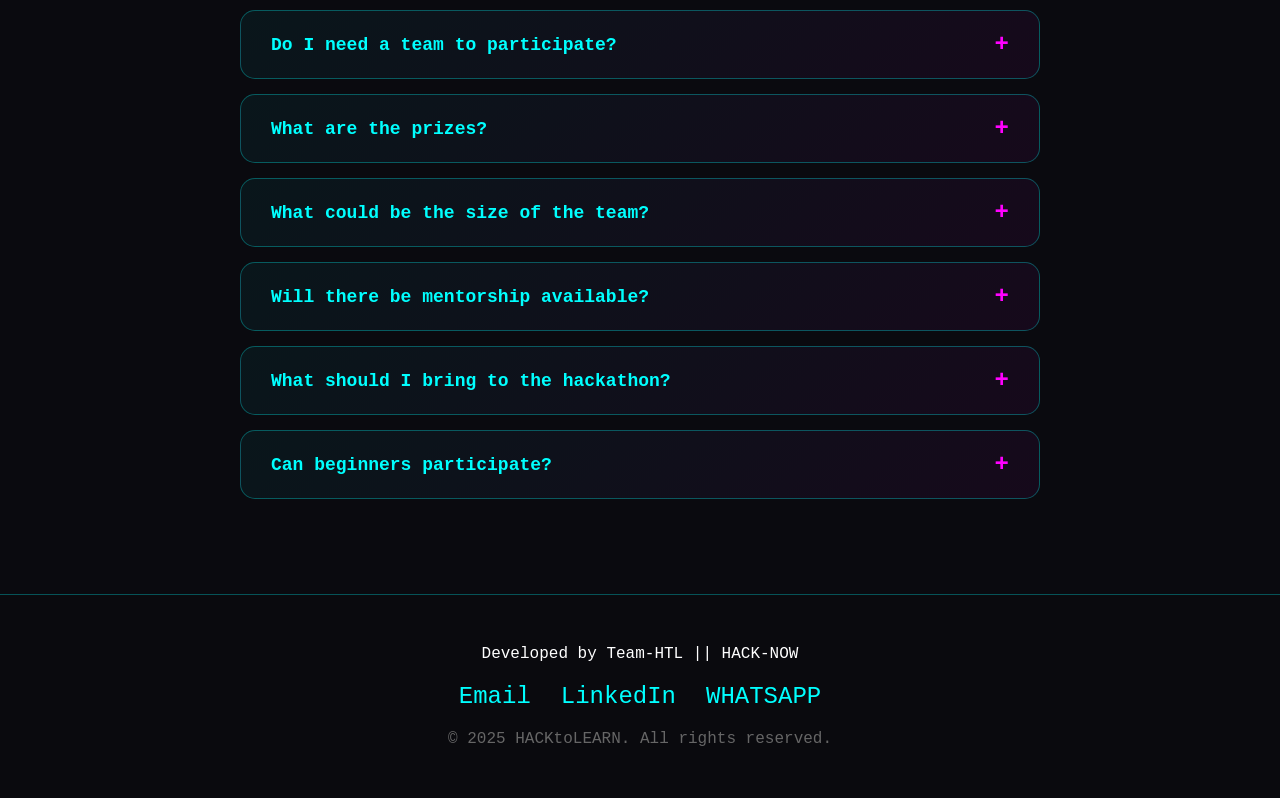
==== commit 13dfe576: "Update Index.html" ====
--- a/Index.html
+++ b/Index.html
@@ -592,7 +592,7 @@
      <div class="judge-card">
         <div class="judge-photo">AD</div>
         <h3 class="judge-name">Arpit Dubey</h3>
-        <p class="judge-designation">Reasearcher</p>
+        <p class="judge-designation">Researcher</p>
         <p class="judge-company">Motilal Nehru National Institute of Technology Allahabad</p>
         <div class="judge-expertise">
           <span class="expertise-tag">AIML Expert</span>
@@ -928,3 +928,4 @@
 
 
 
+
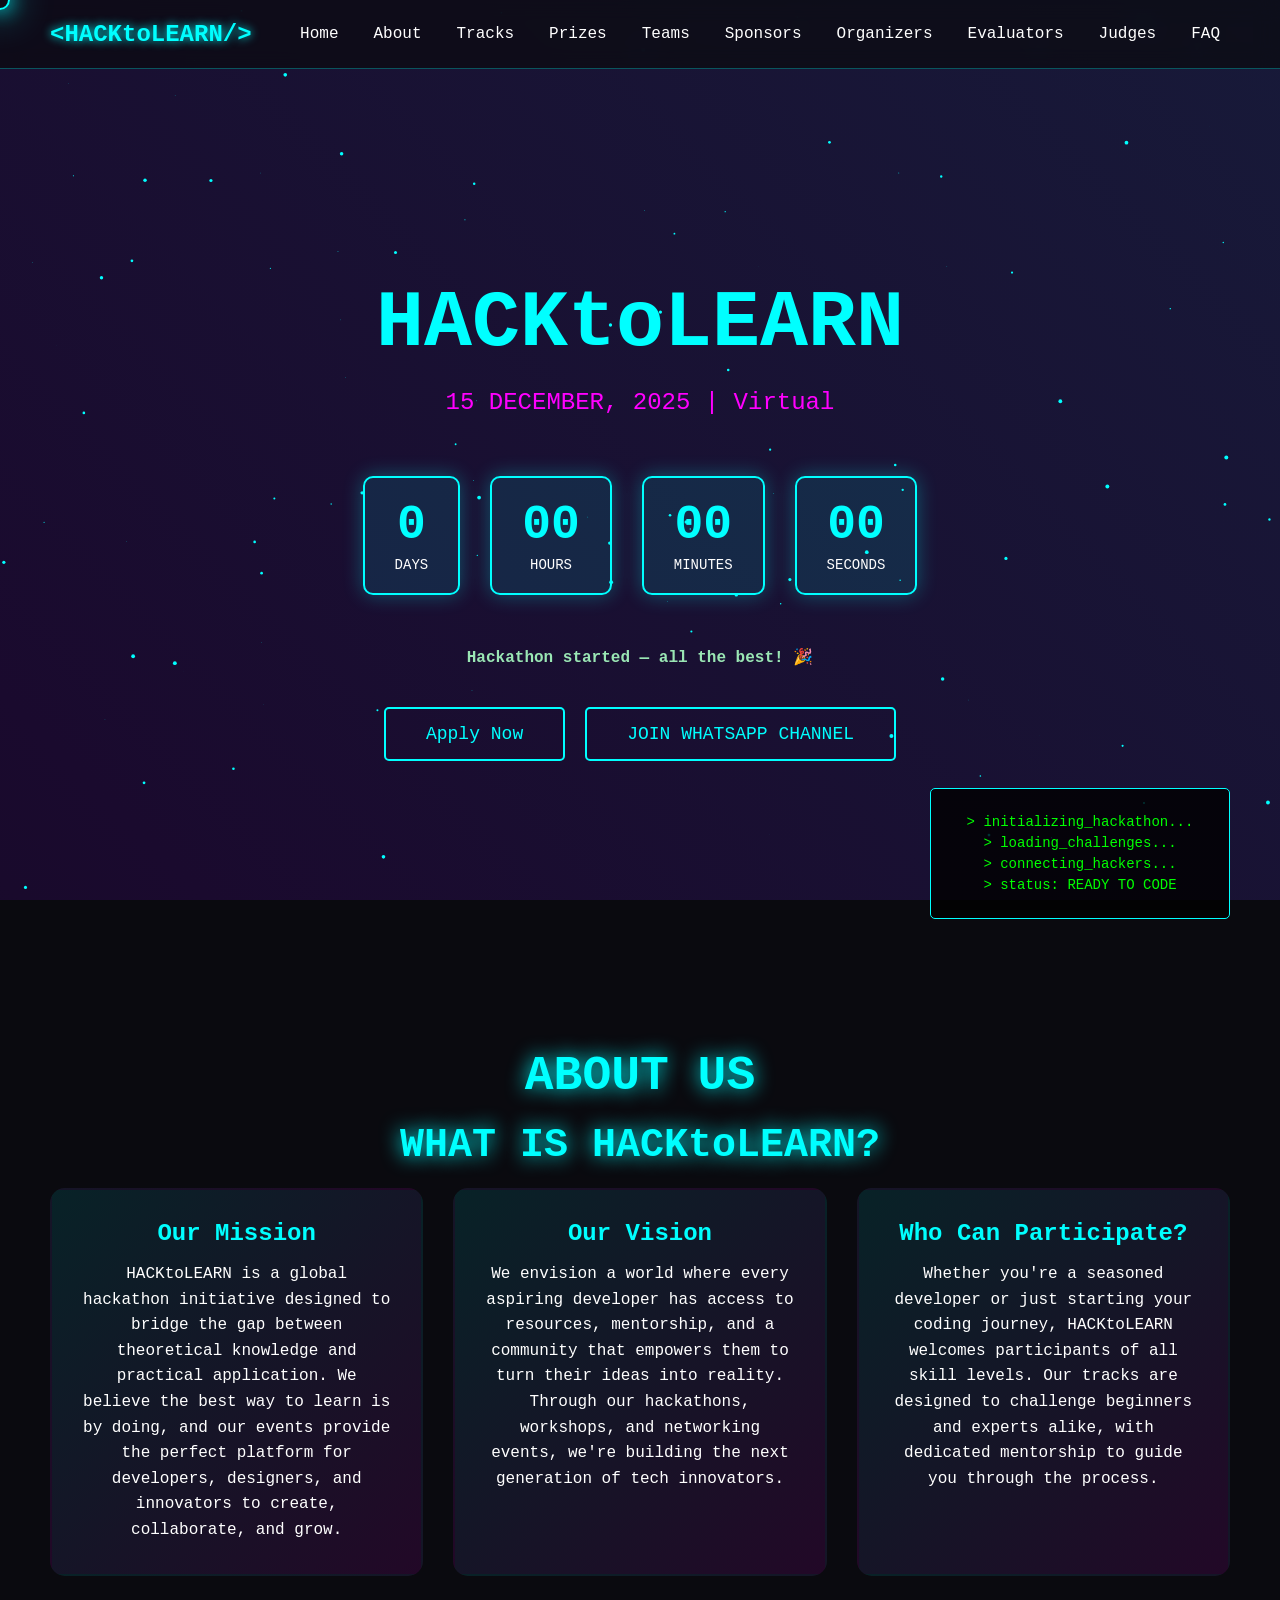
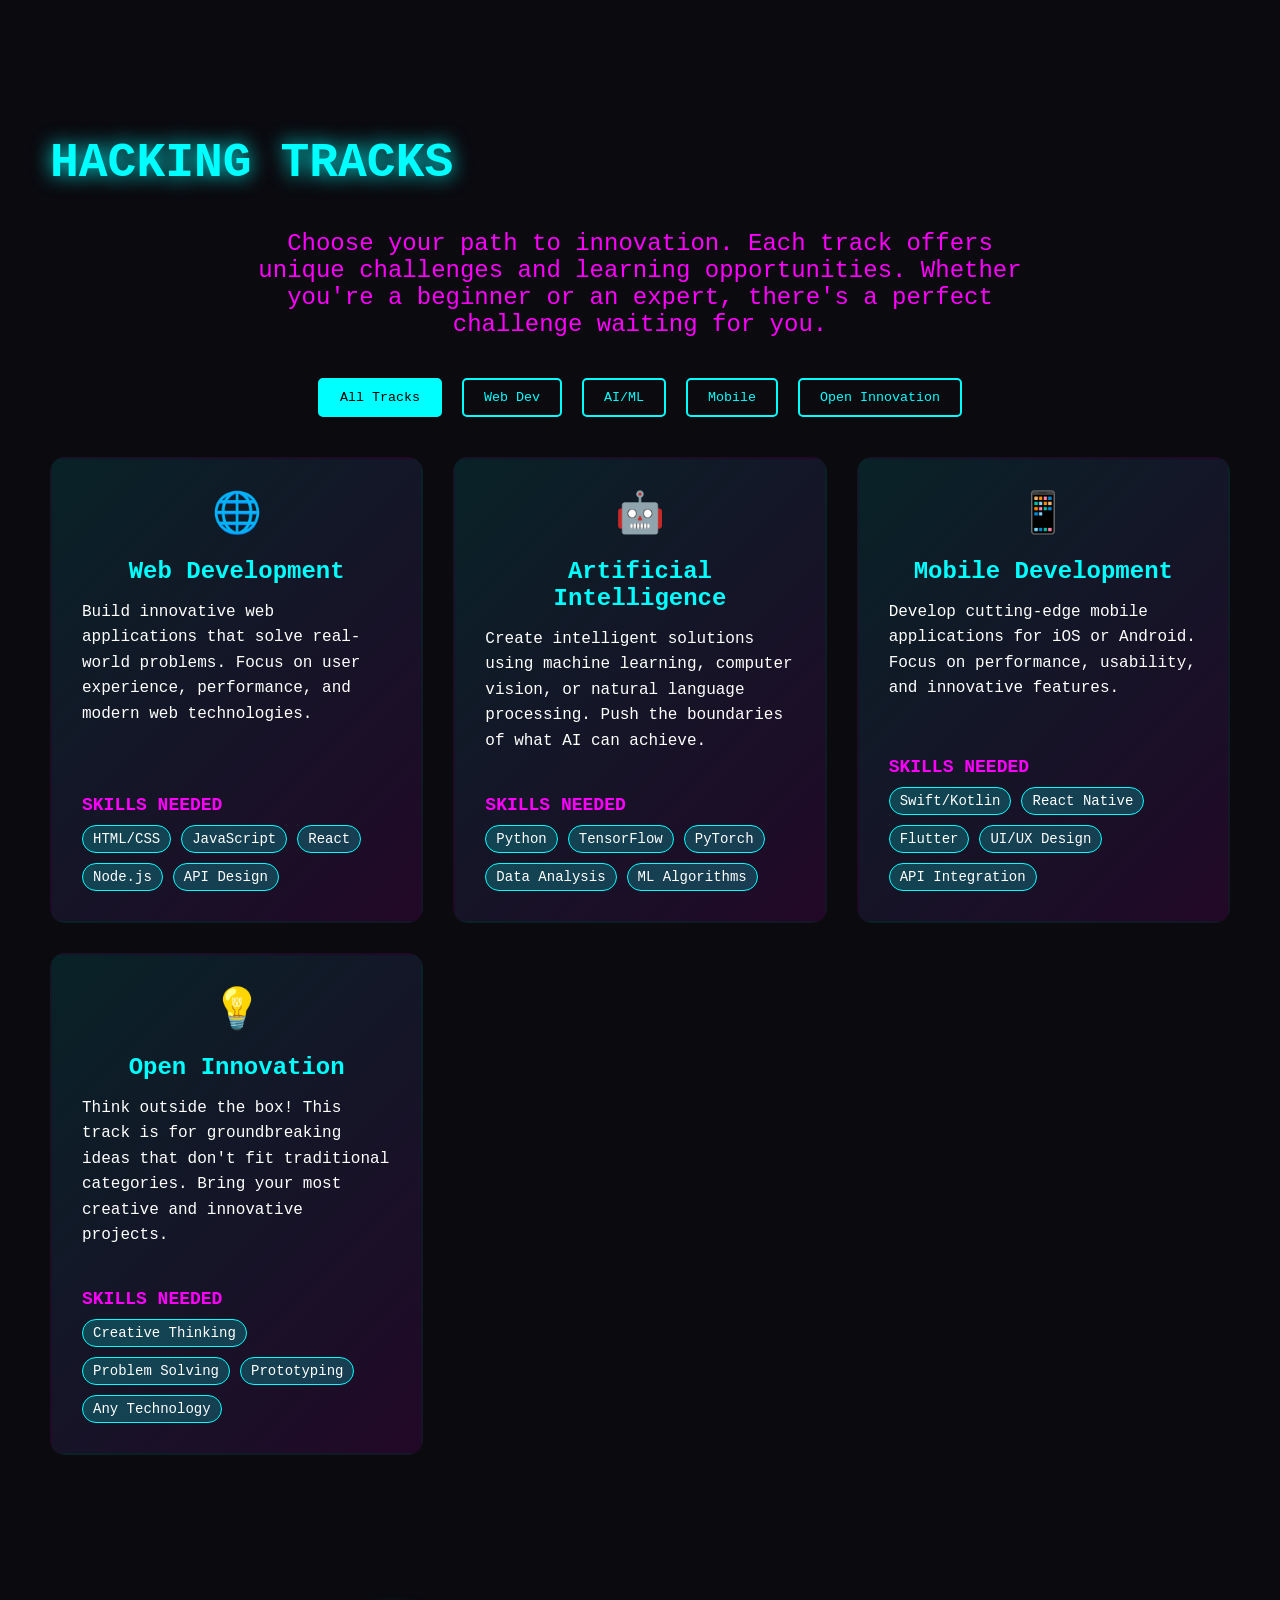
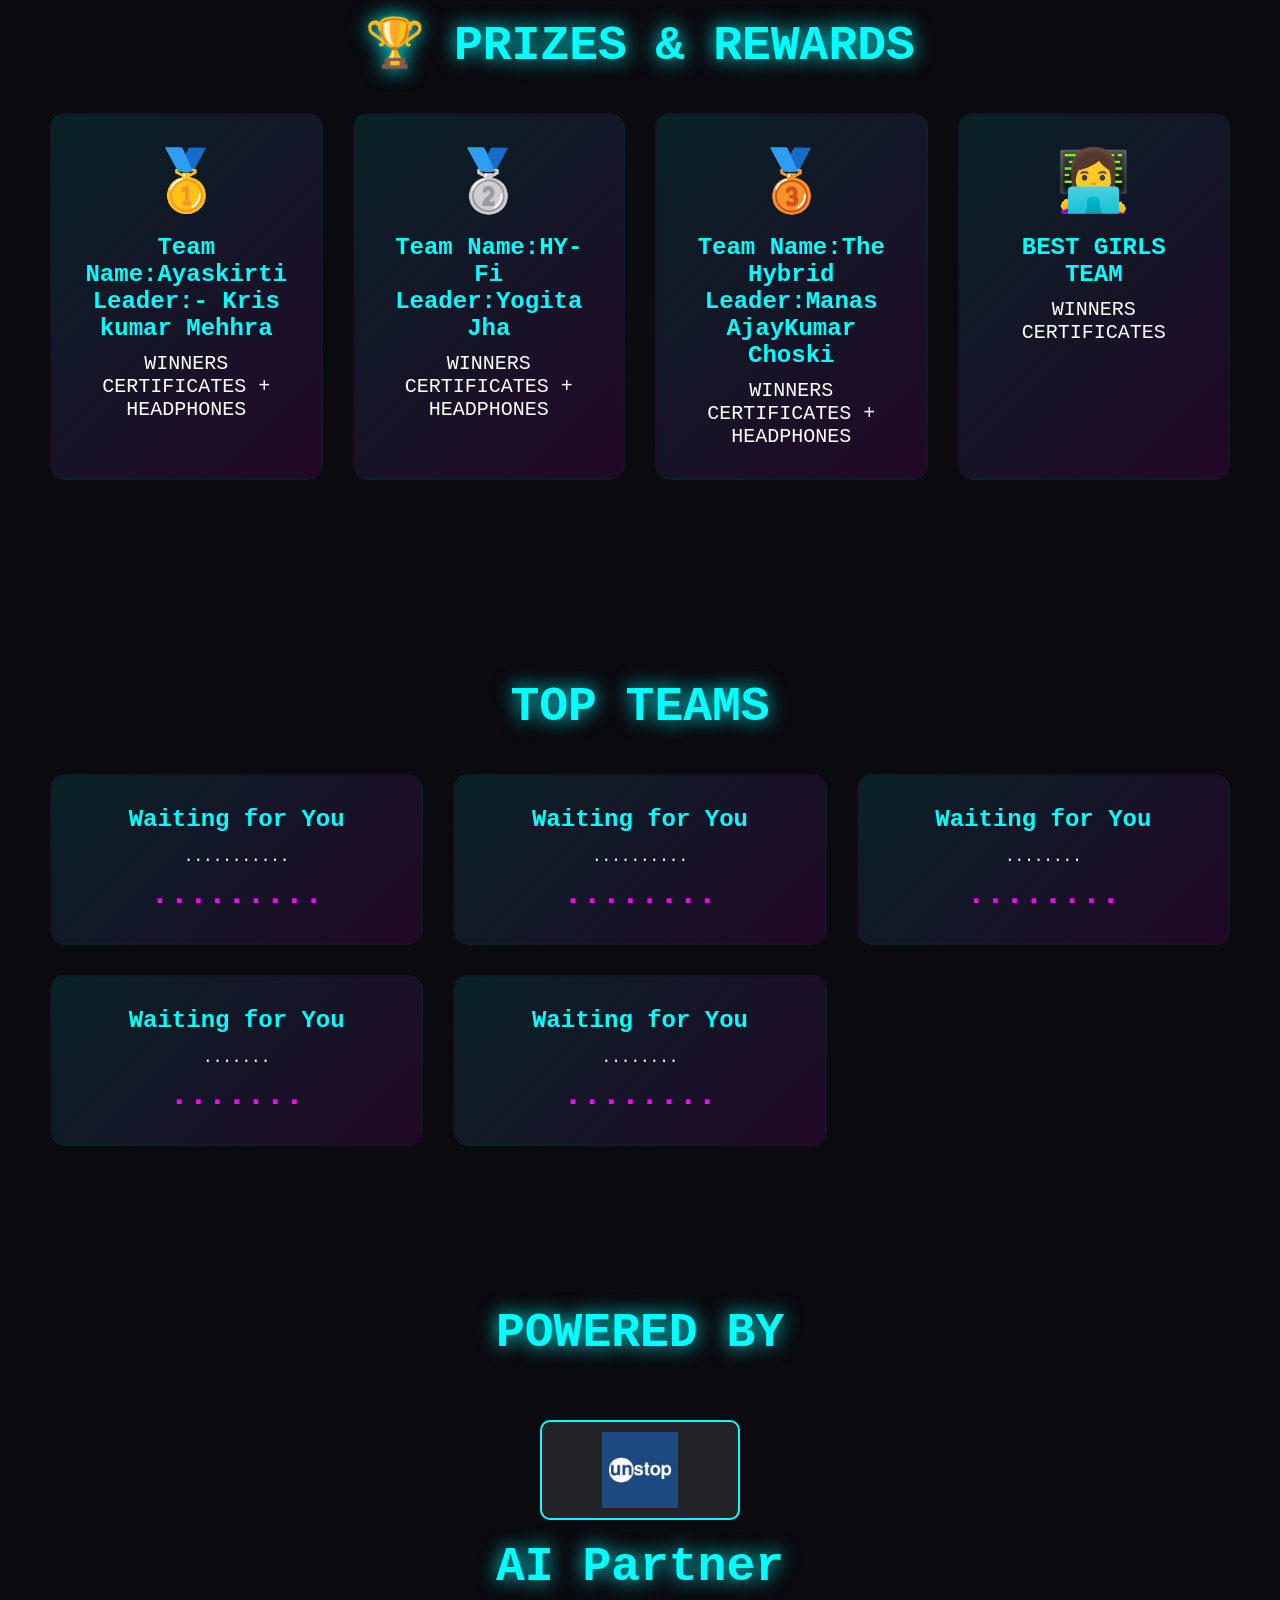
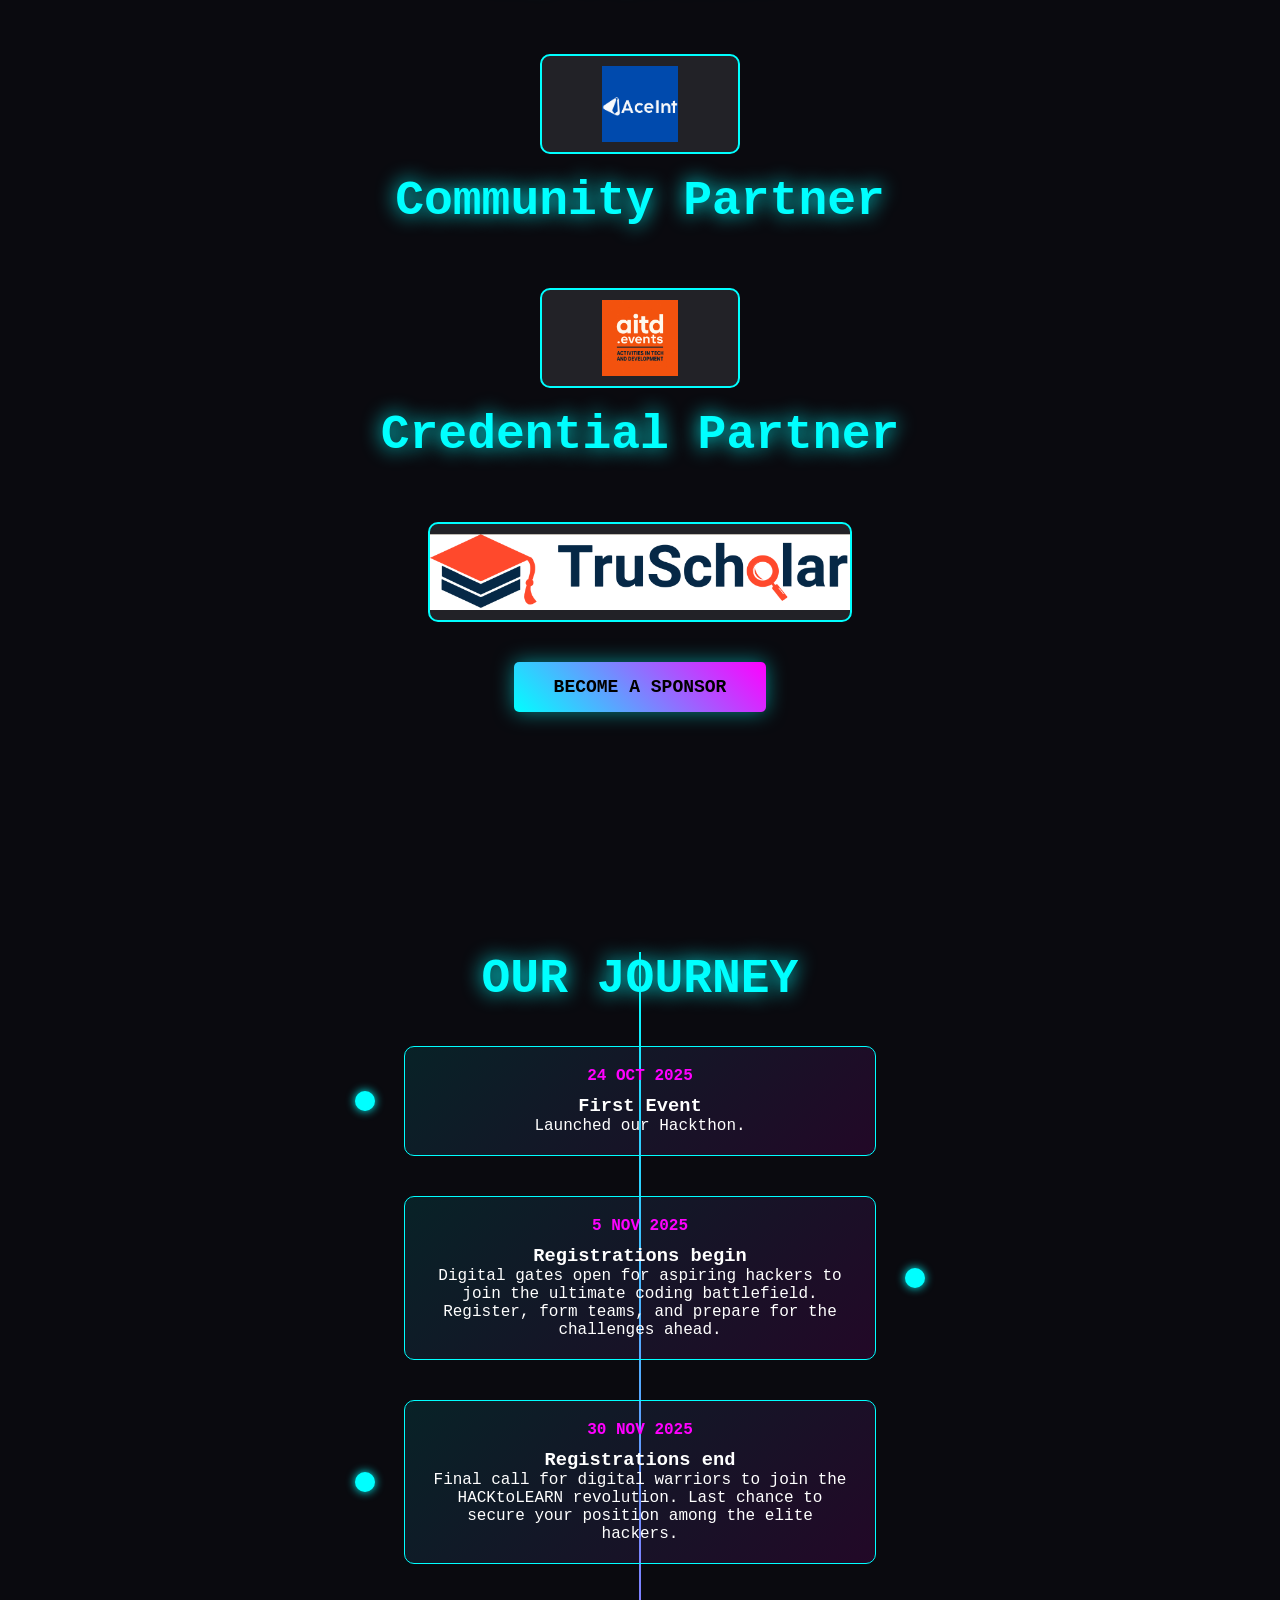
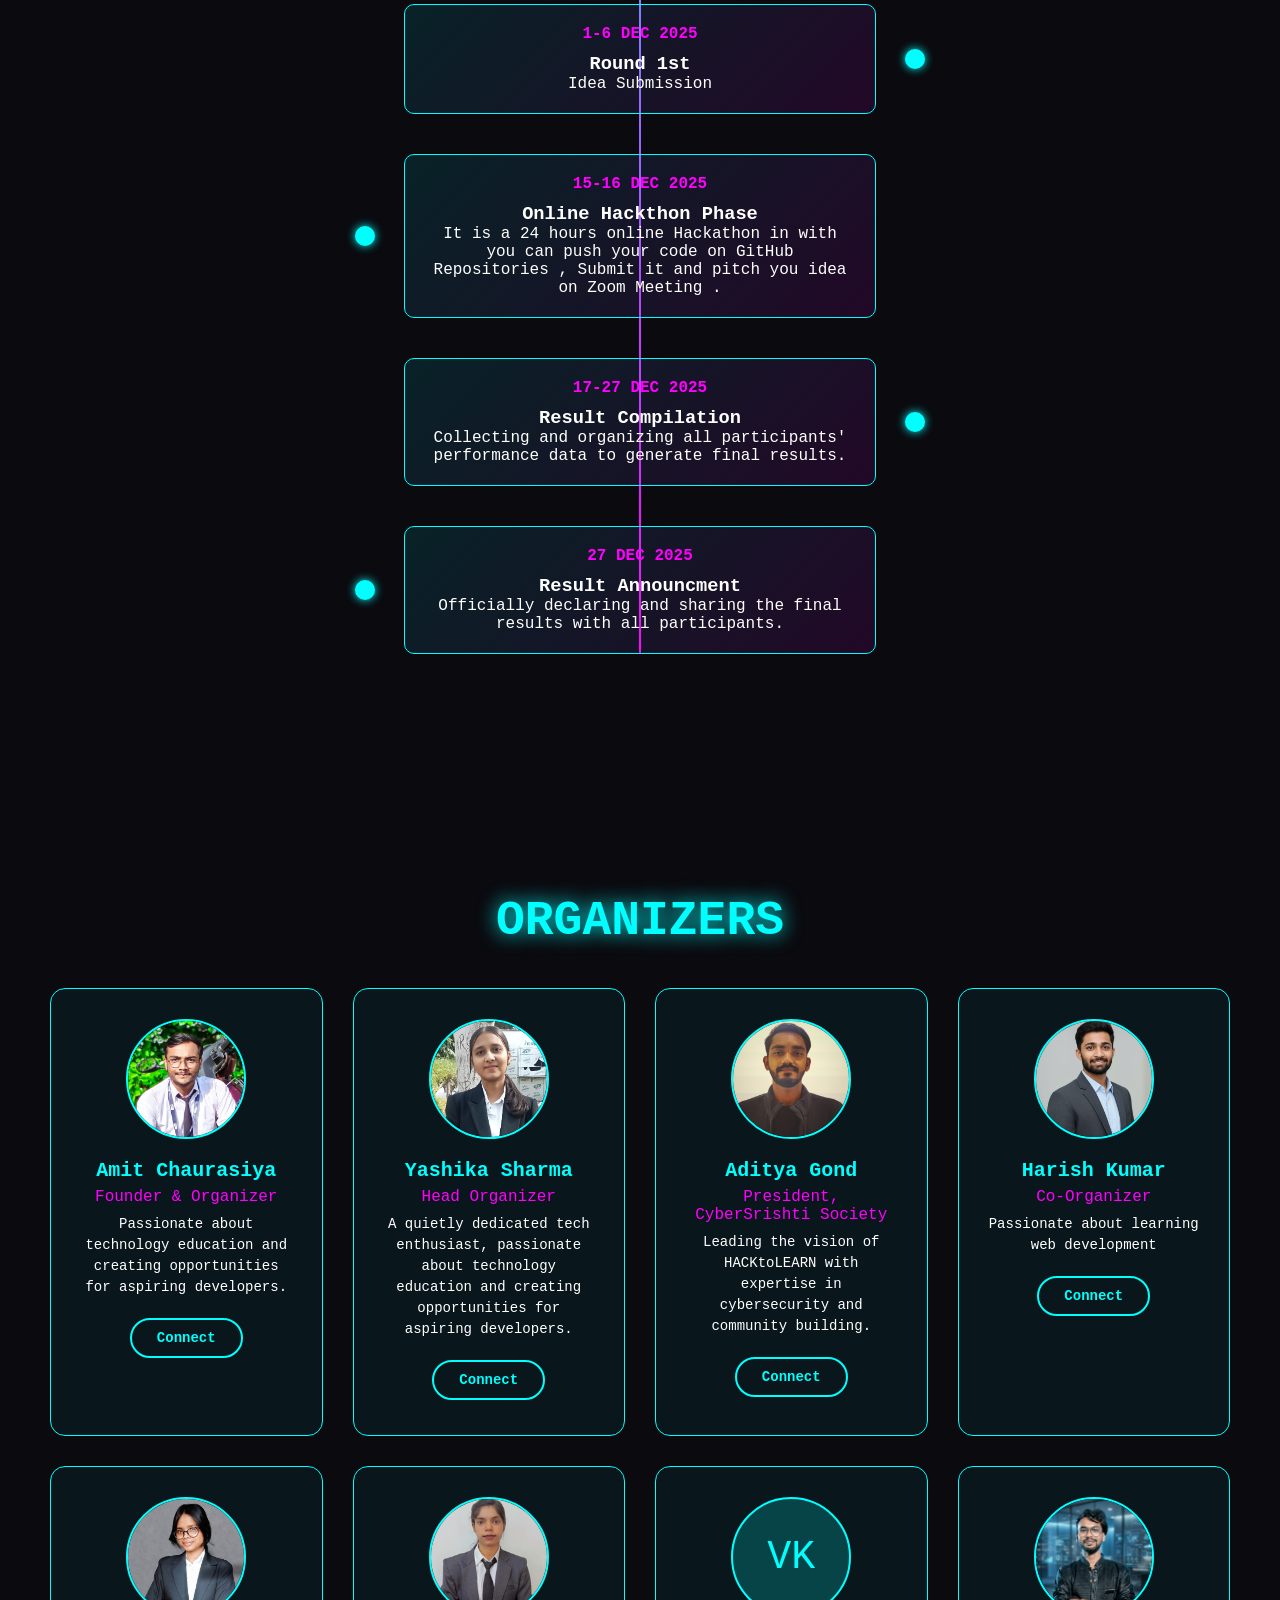
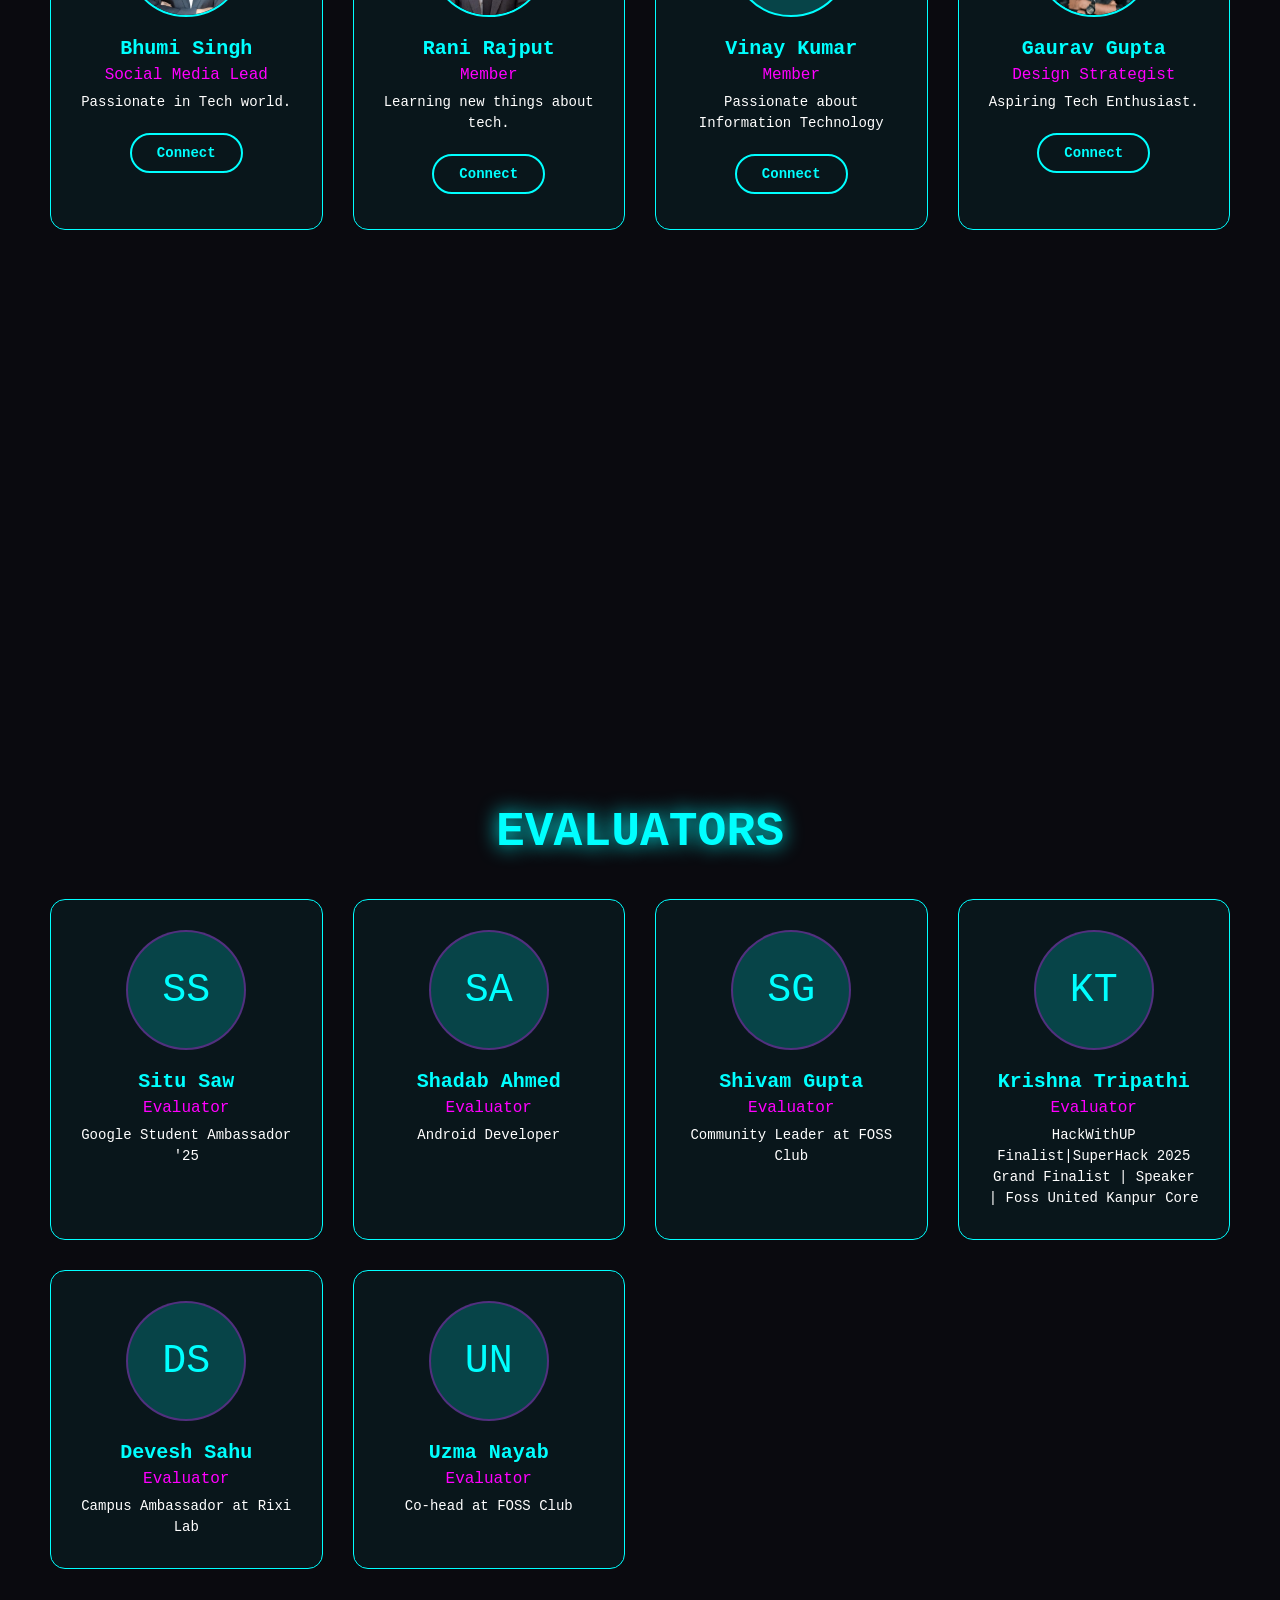
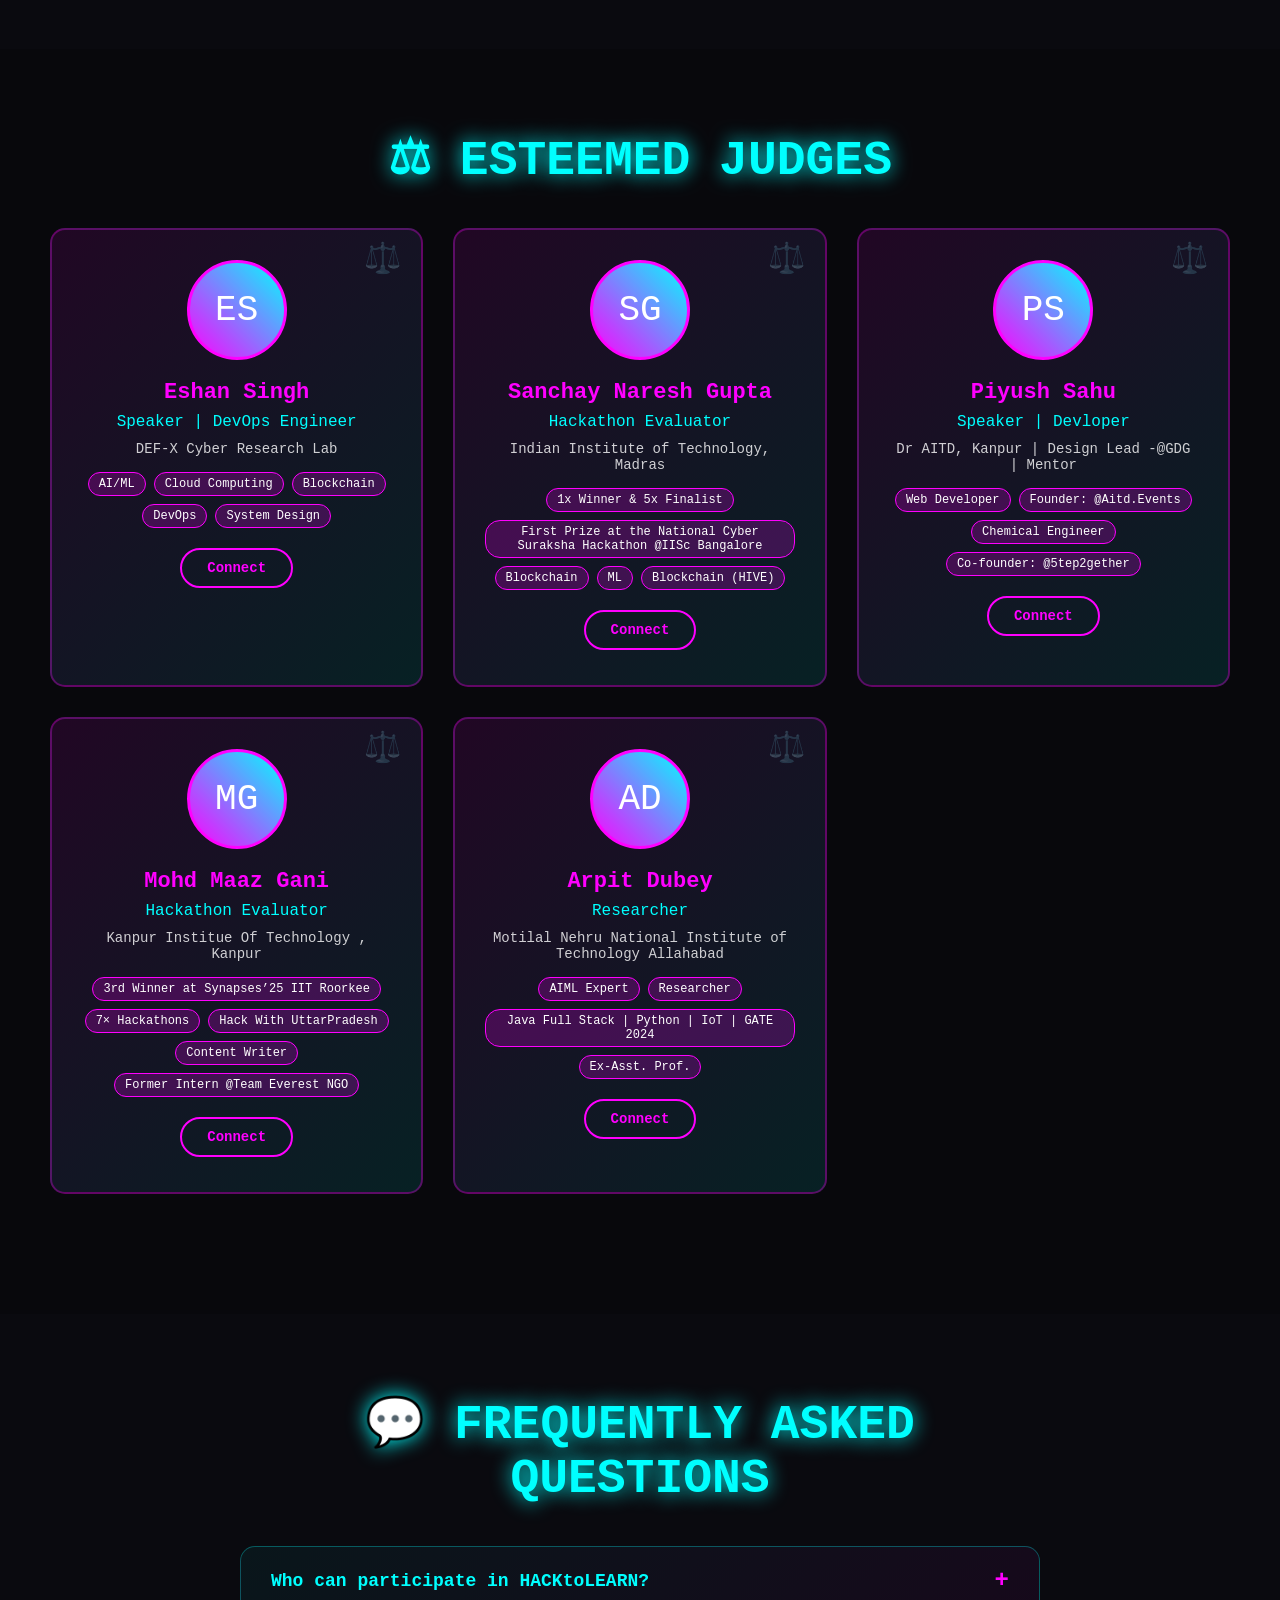
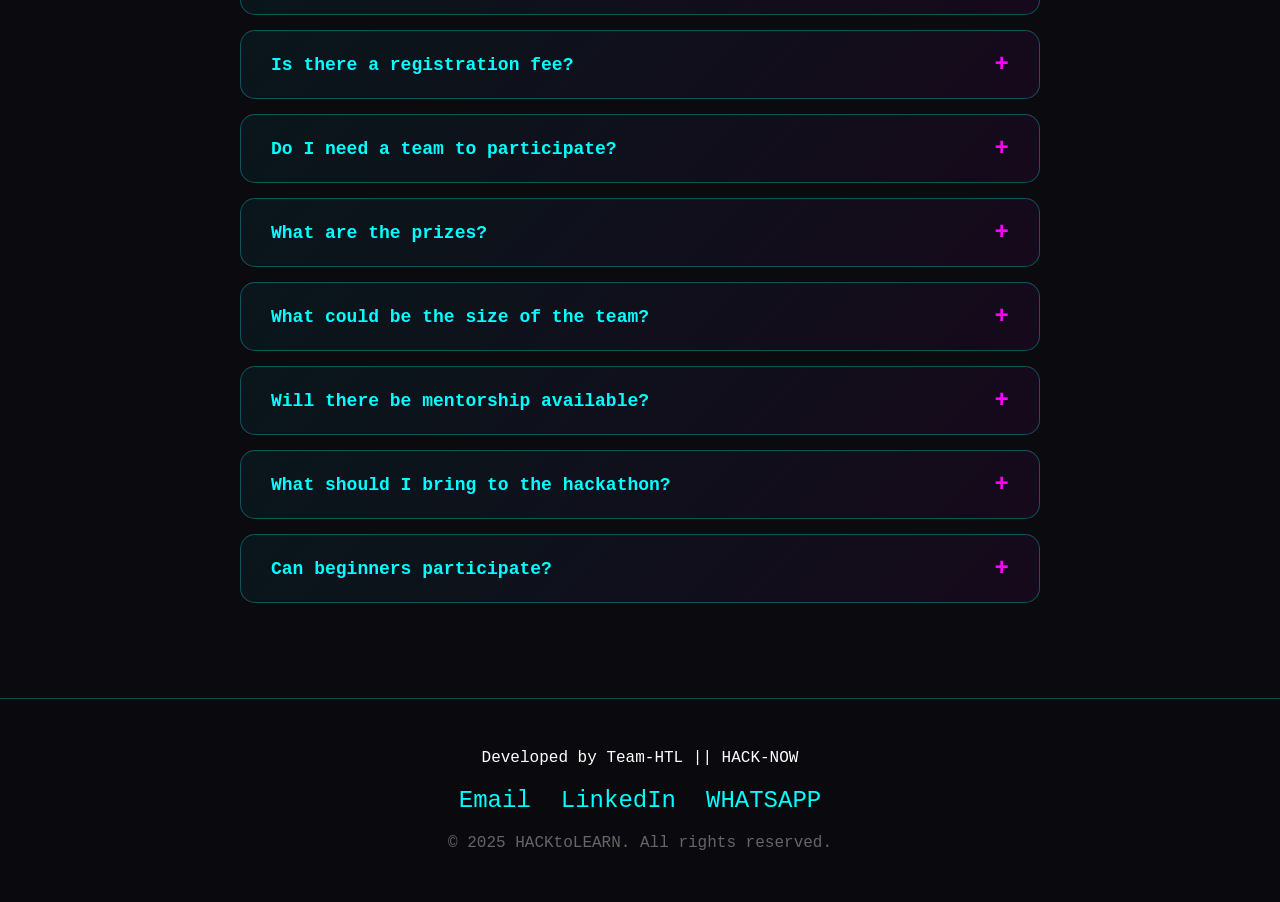
==== commit 8b5f1526: "Update greeting from 'Hello World' to 'Goodbye World'" ====
--- a/Index.html
+++ b/Index.html
@@ -194,17 +194,20 @@
     <div class="prizes-grid">
       <div class="prize-card">
         <div class="prize-position gold">🥇</div>
-        <h3 class="prize-title">GOLD</h3>
+        <h3 class="prize-title">Team Name:Ayaskirti
+          <br> Leader:- Kris kumar Mehhra </h3>
         <p class="prize-amount">WINNERS CERTIFICATES + HEADPHONES</p>
       </div>
       <div class="prize-card">
         <div class="prize-position silver">🥈</div>
-        <h3 class="prize-title">SILVER</h3>
+        <h3 class="prize-title">Team Name:HY-Fi
+          <br> Leader:Yogita Jha </h3>
         <p class="prize-amount">WINNERS CERTIFICATES + HEADPHONES</p>
       </div>
       <div class="prize-card">
         <div class="prize-position bronze">🥉</div>
-        <h3 class="prize-title">BRONZE</h3>
+        <h3 class="prize-title">Team Name:The Hybrid
+          <br> Leader:Manas AjayKumar Choski </h3>
         <p class="prize-amount">WINNERS CERTIFICATES + HEADPHONES</p>
       </div>
       <div class="prize-card">
@@ -929,3 +932,4 @@
 
 
 
+
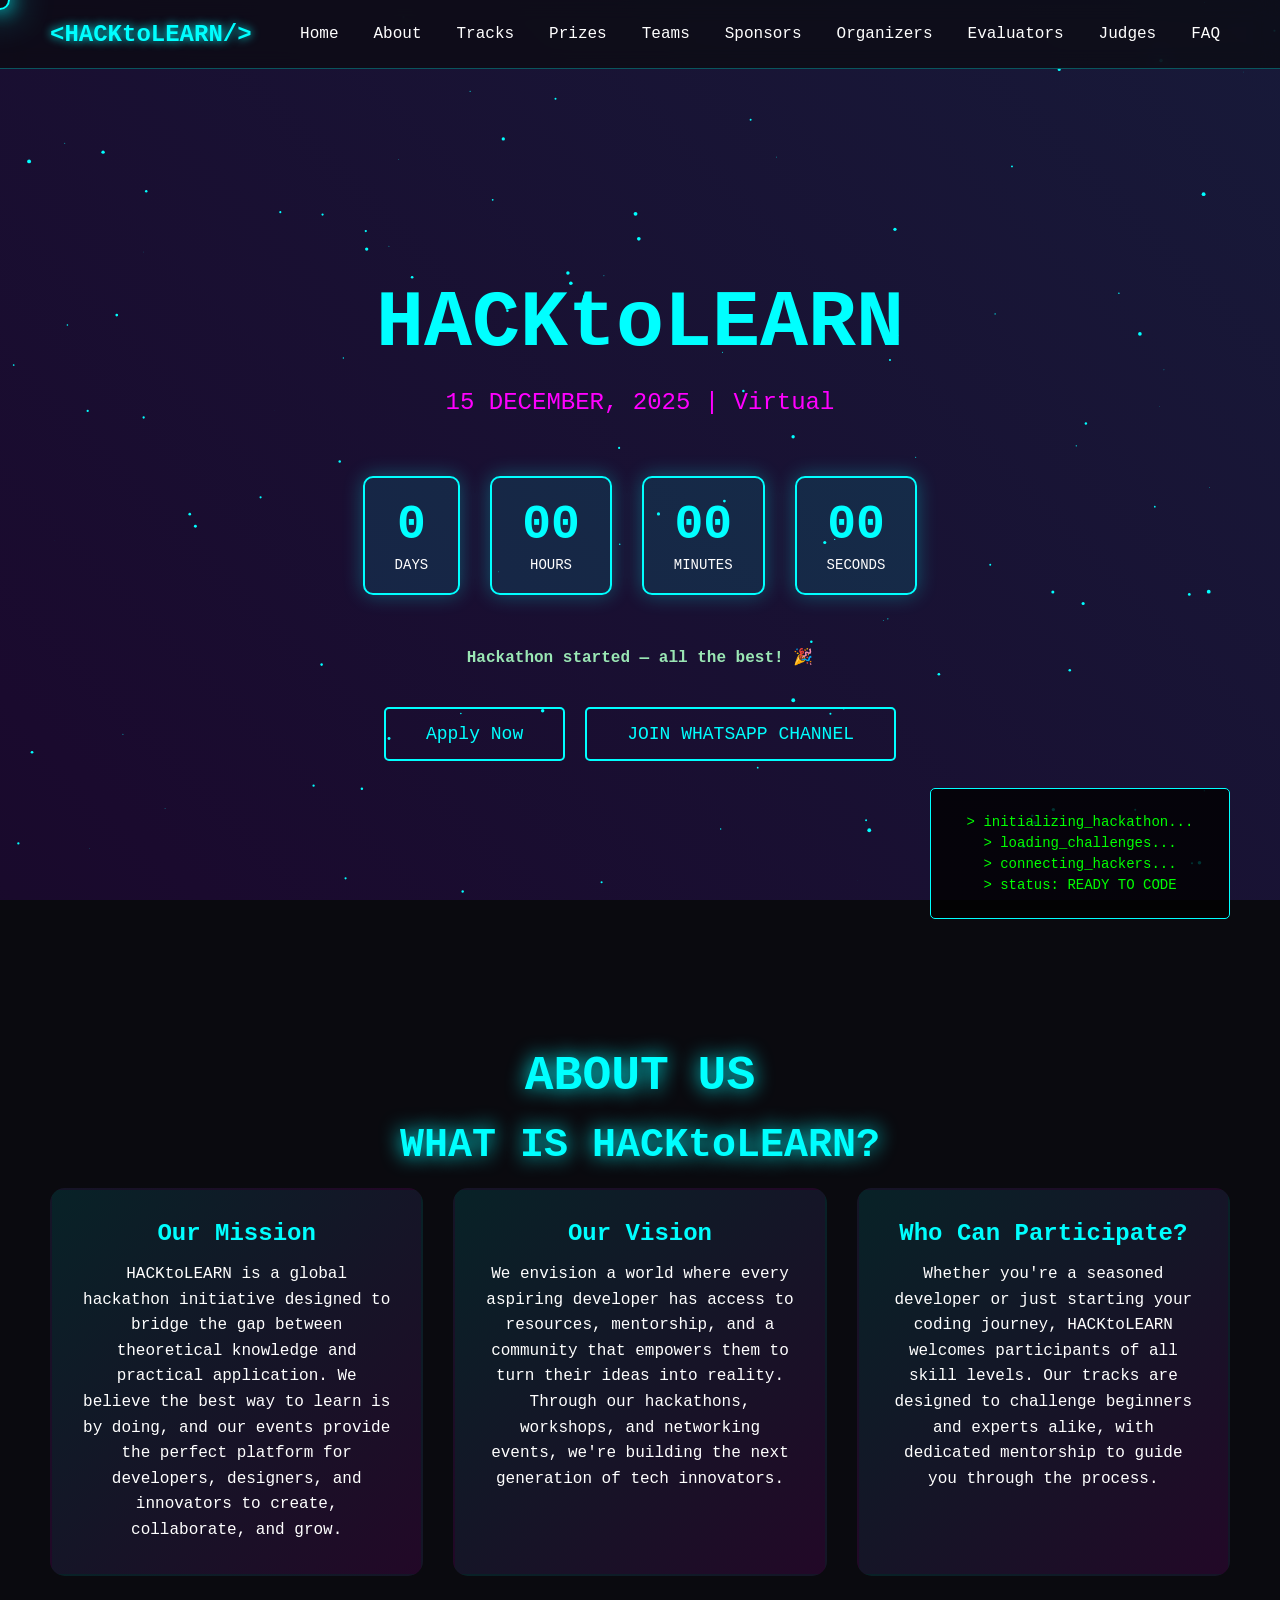
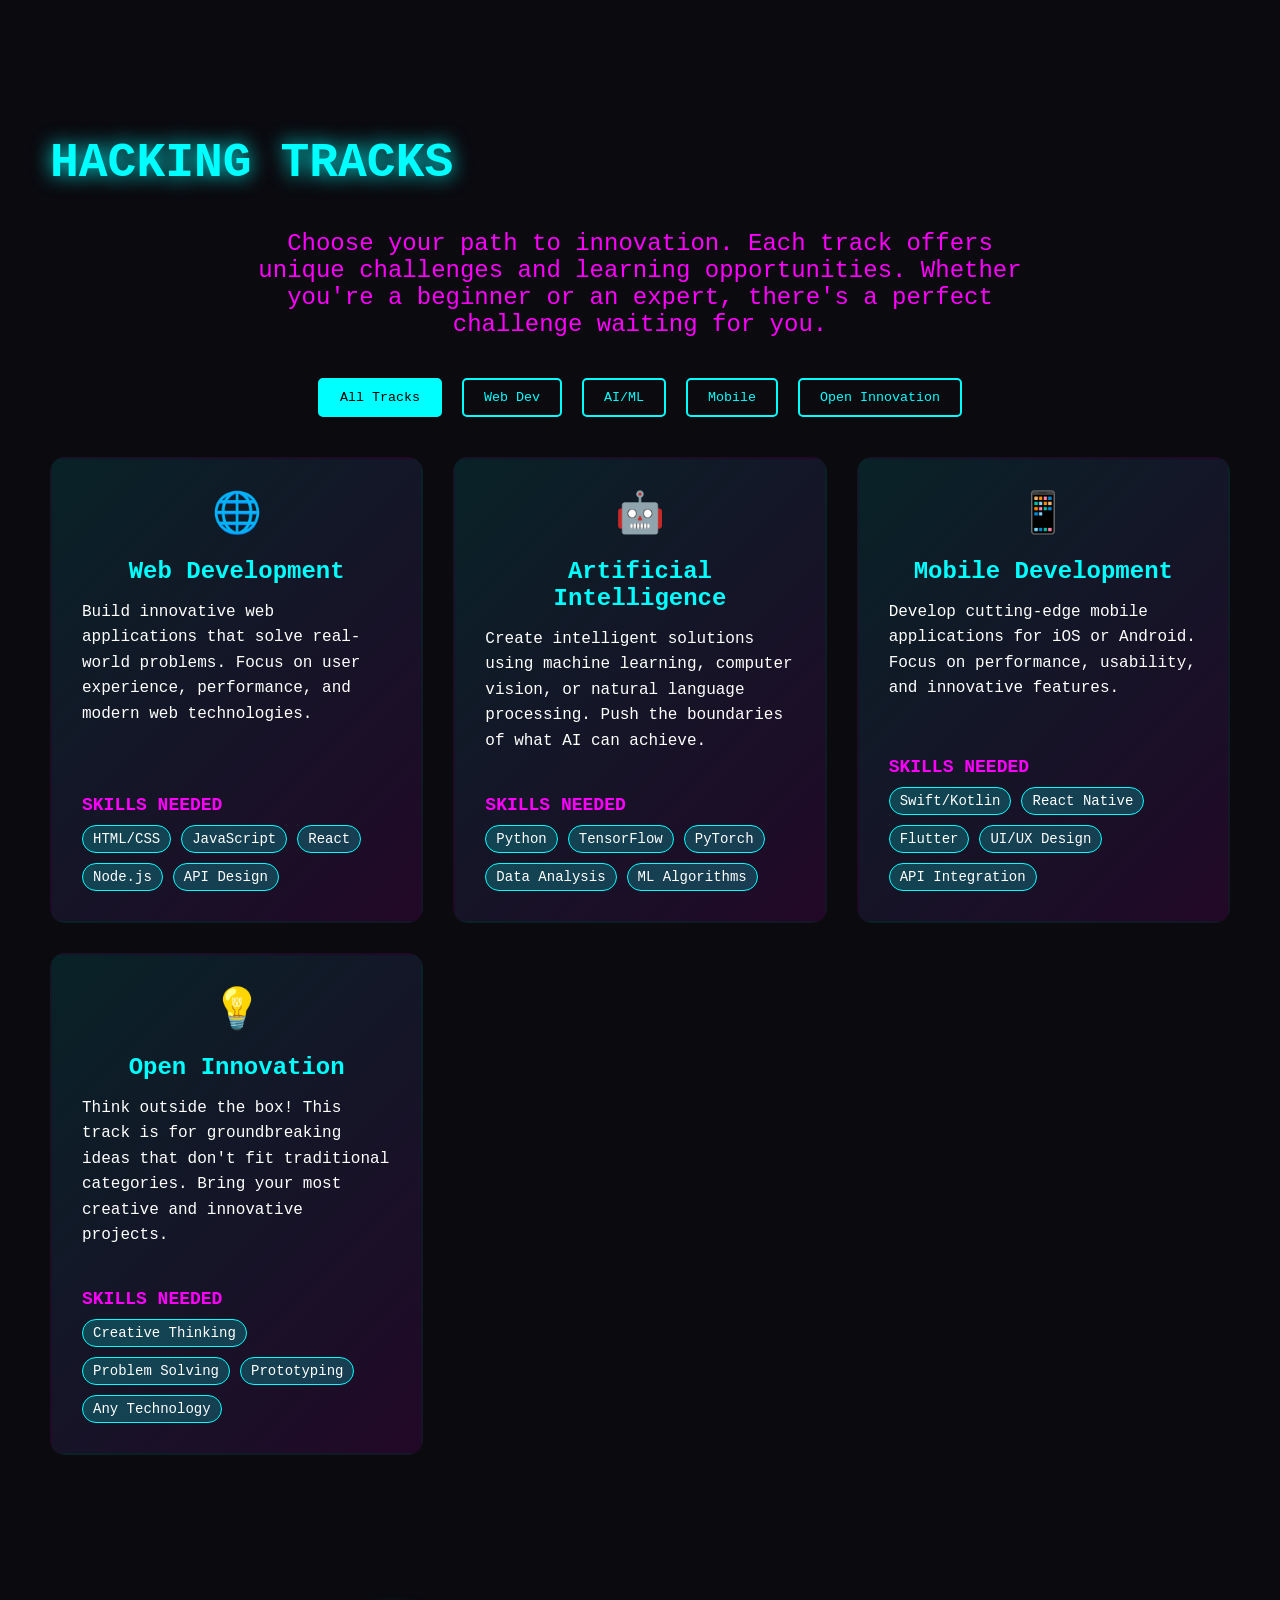
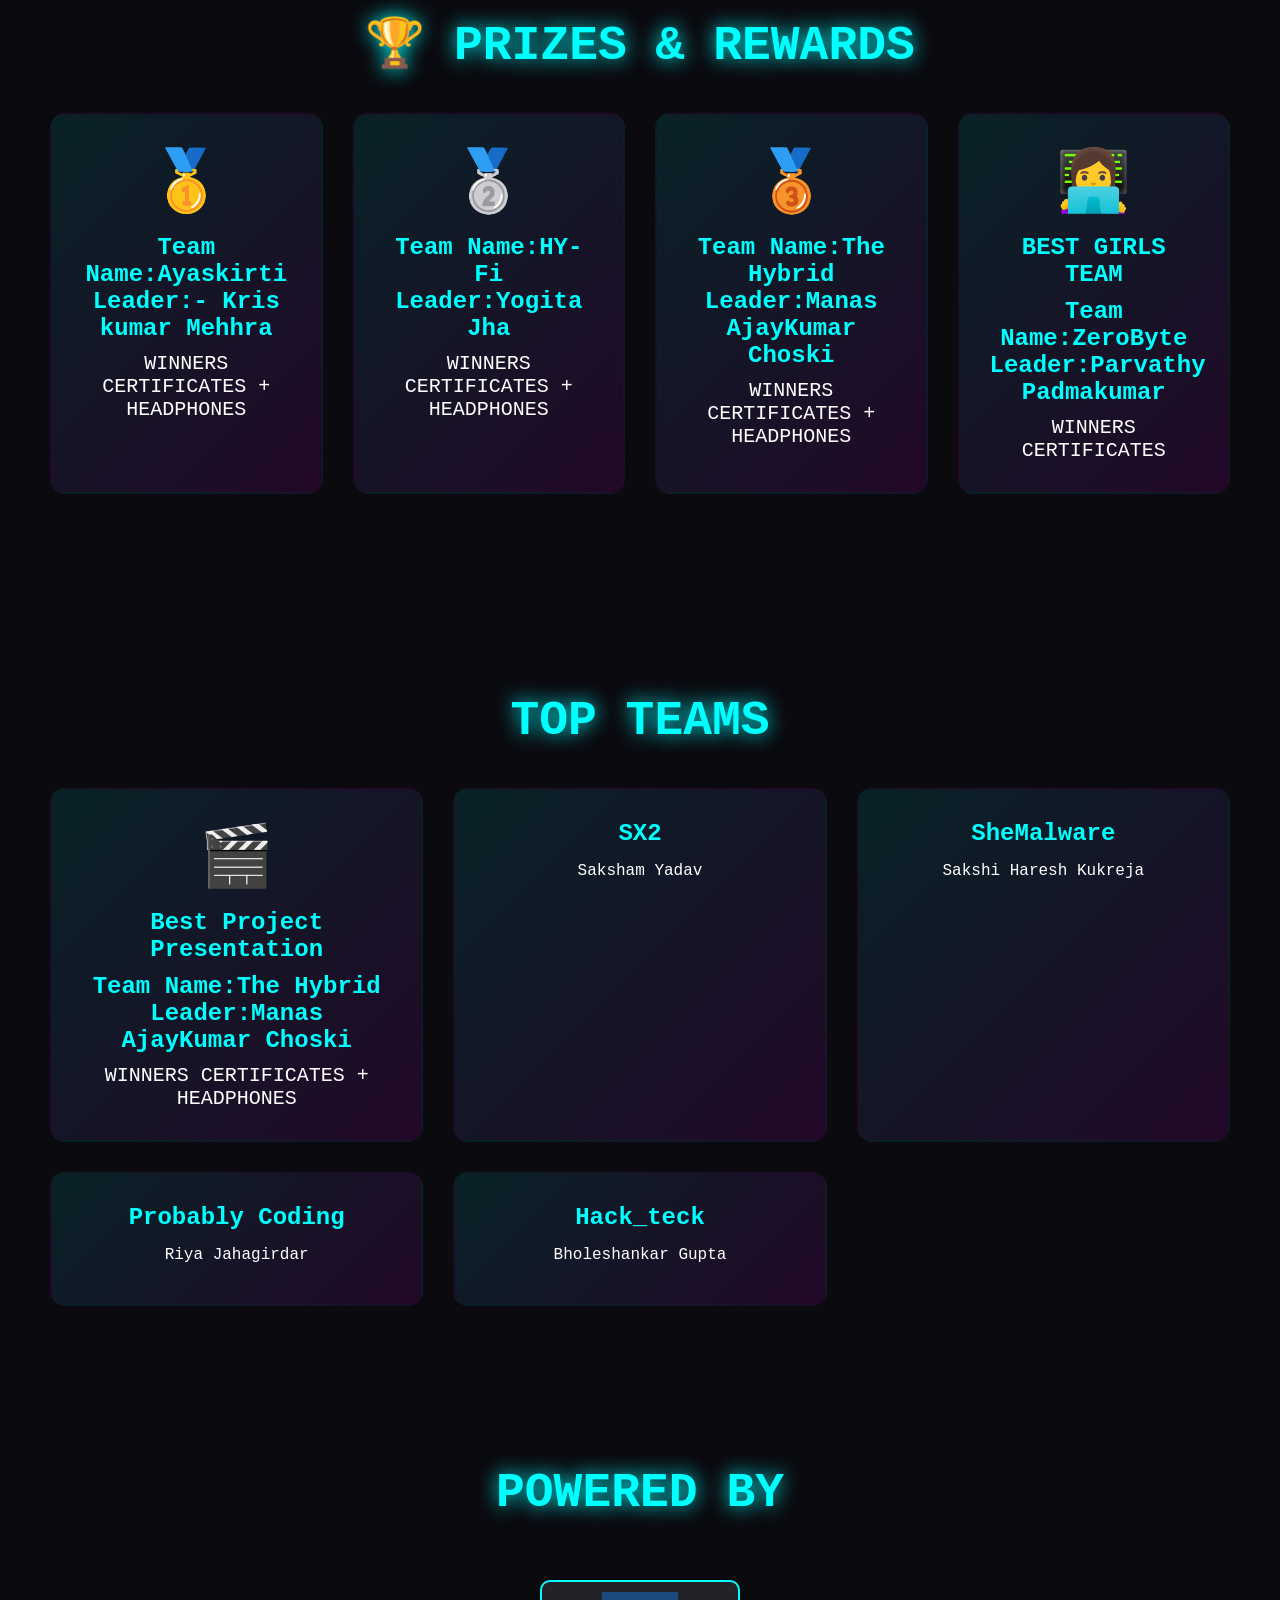
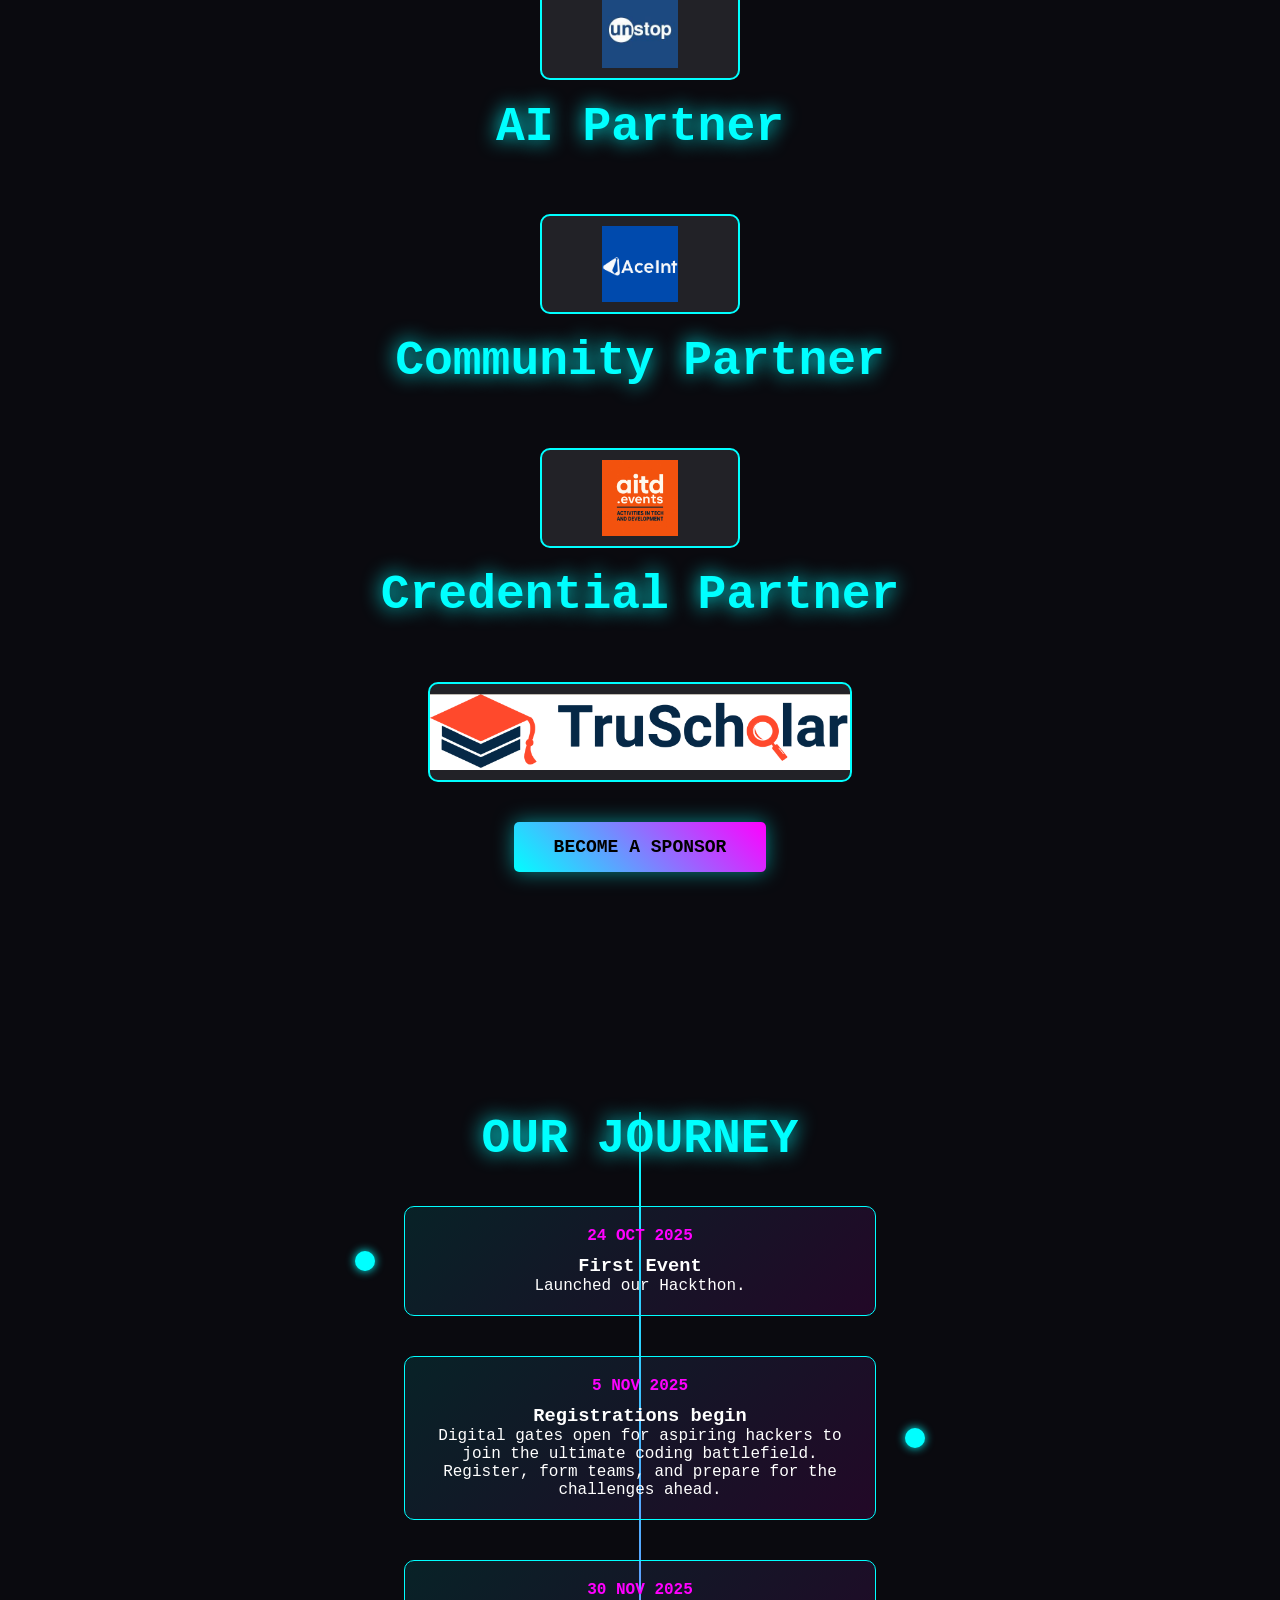
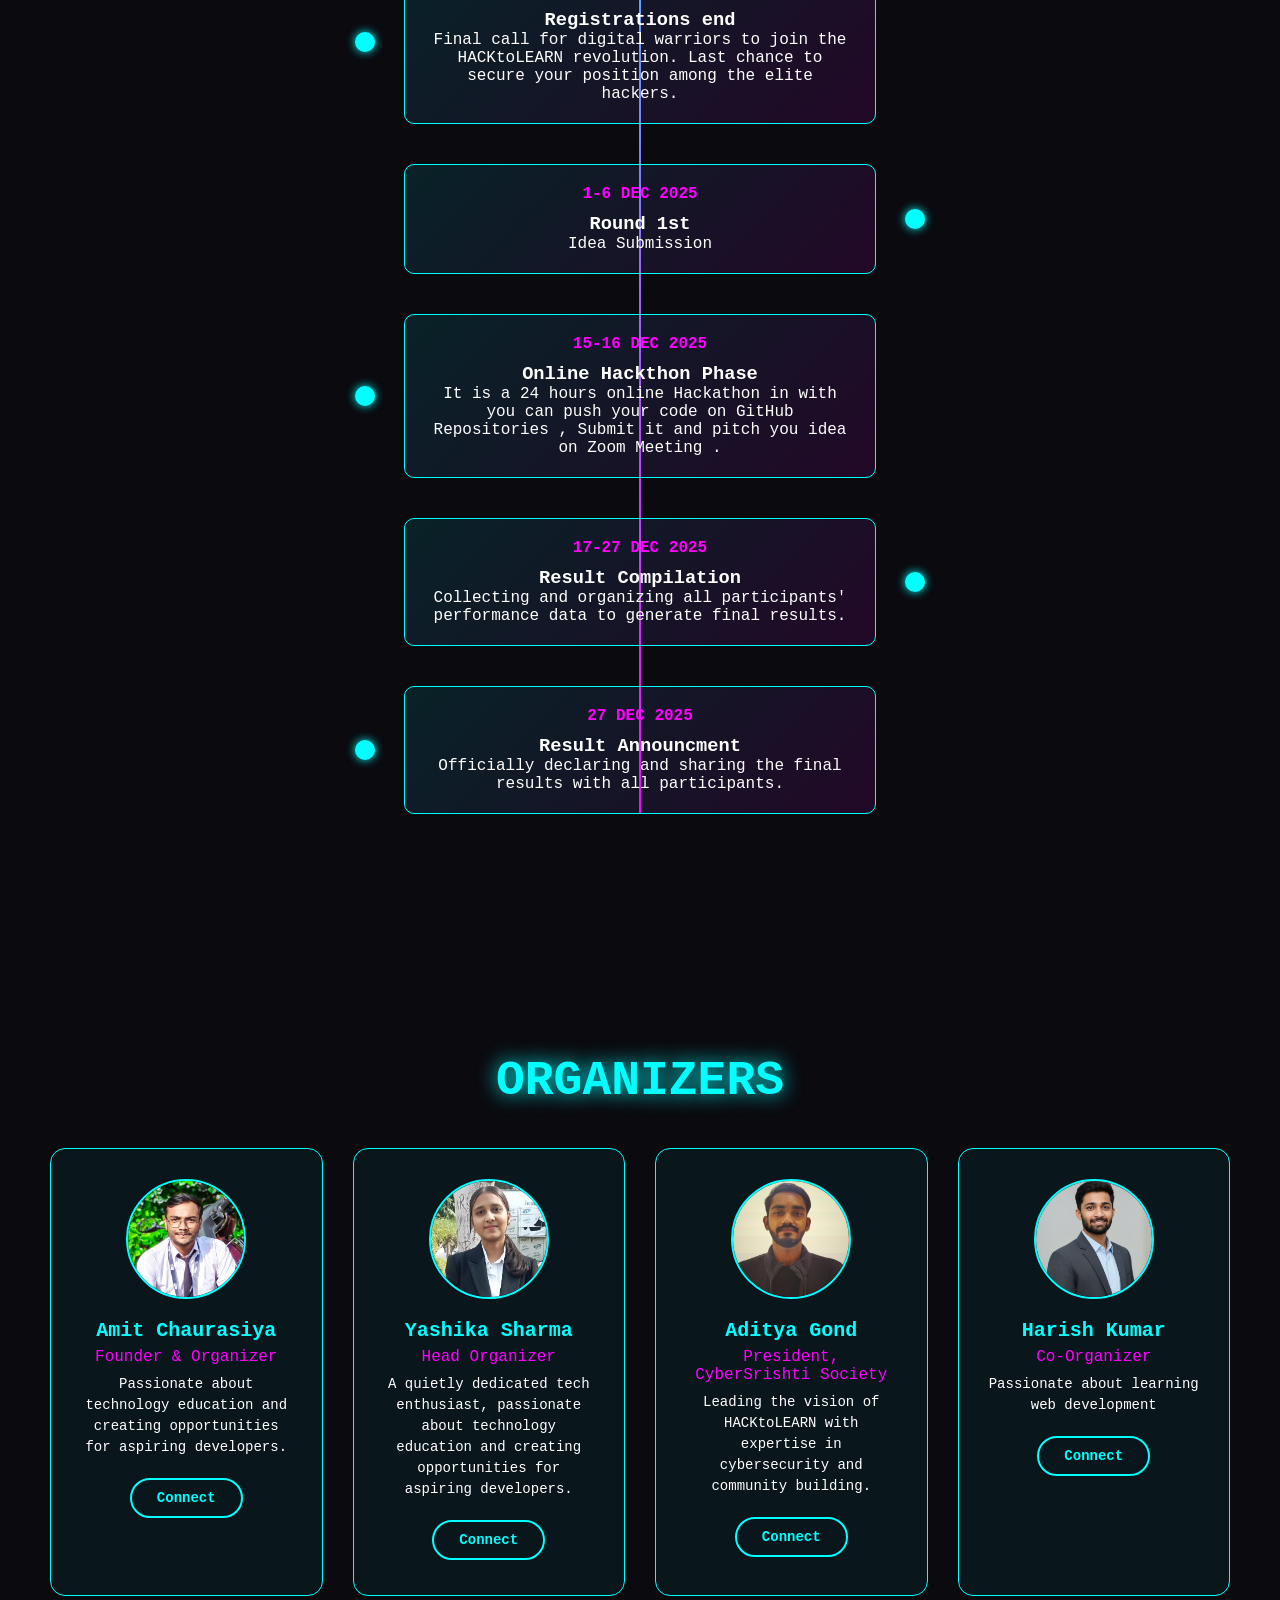
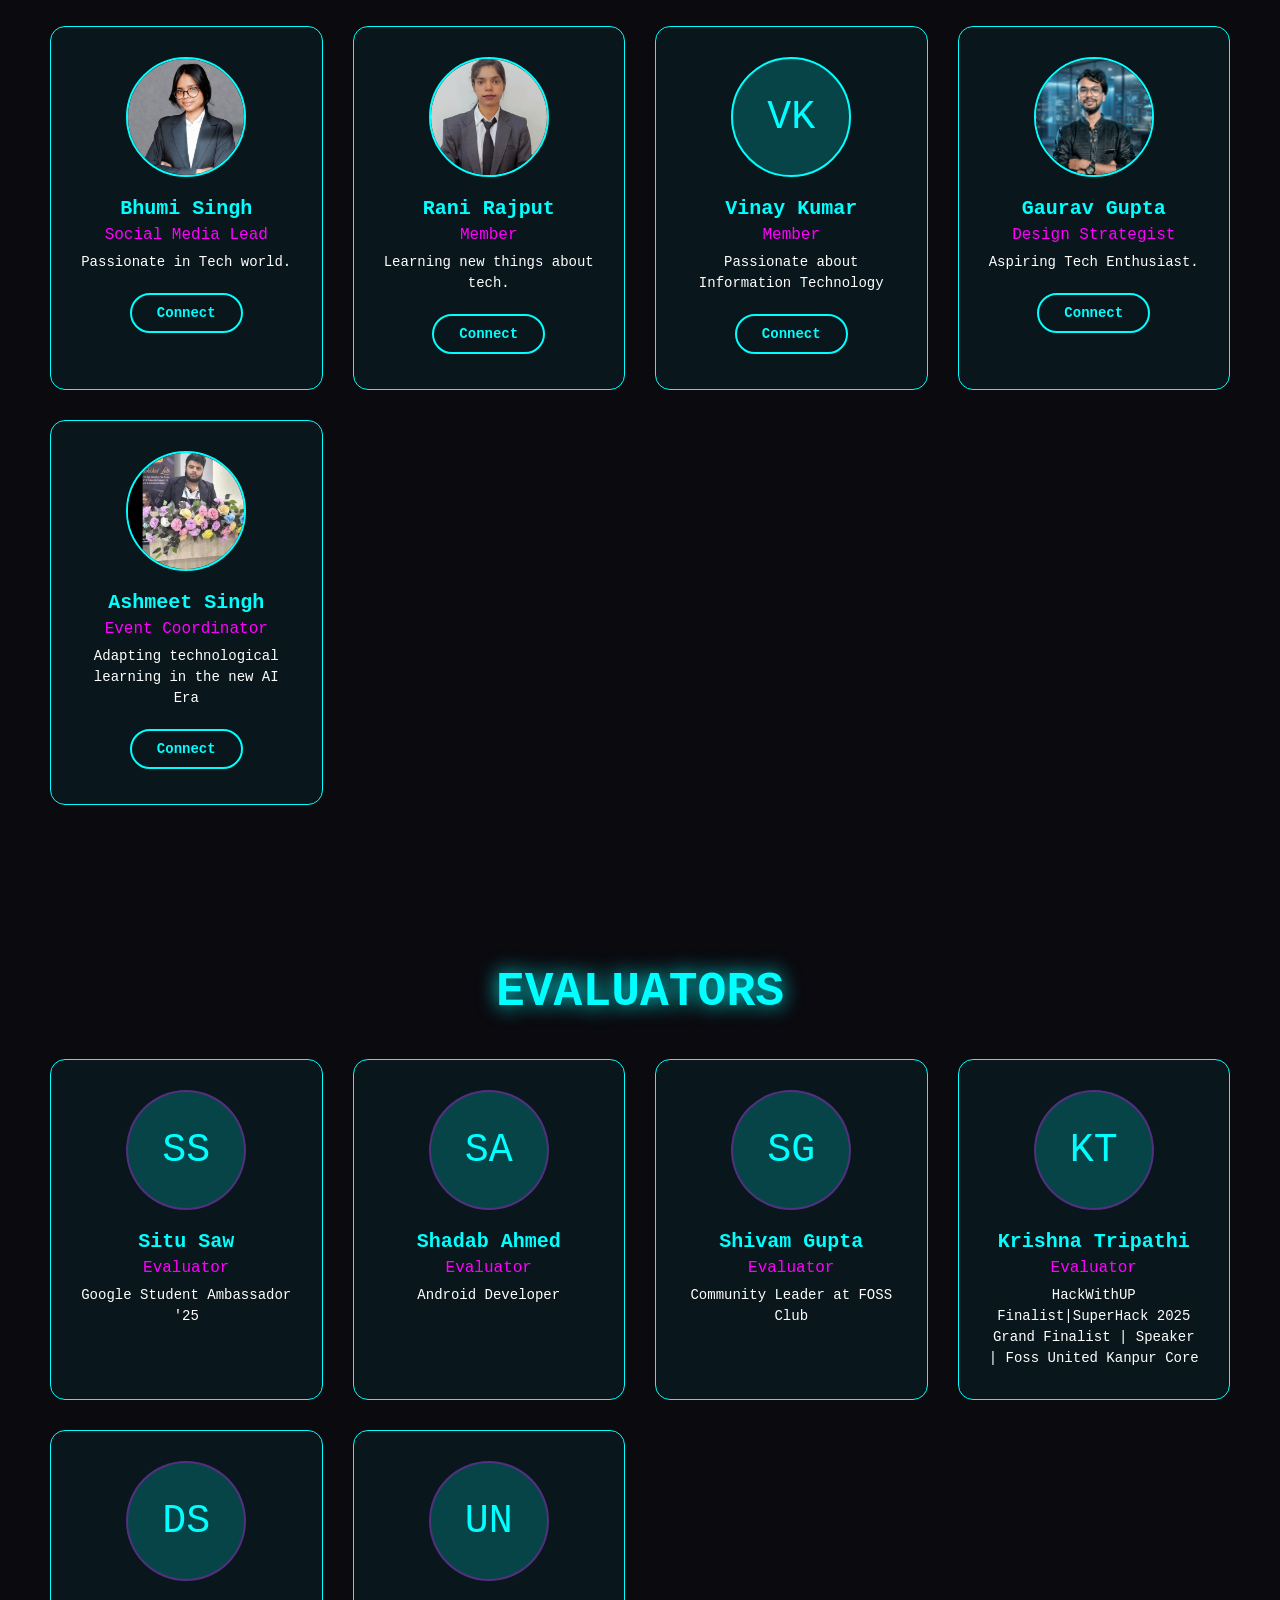
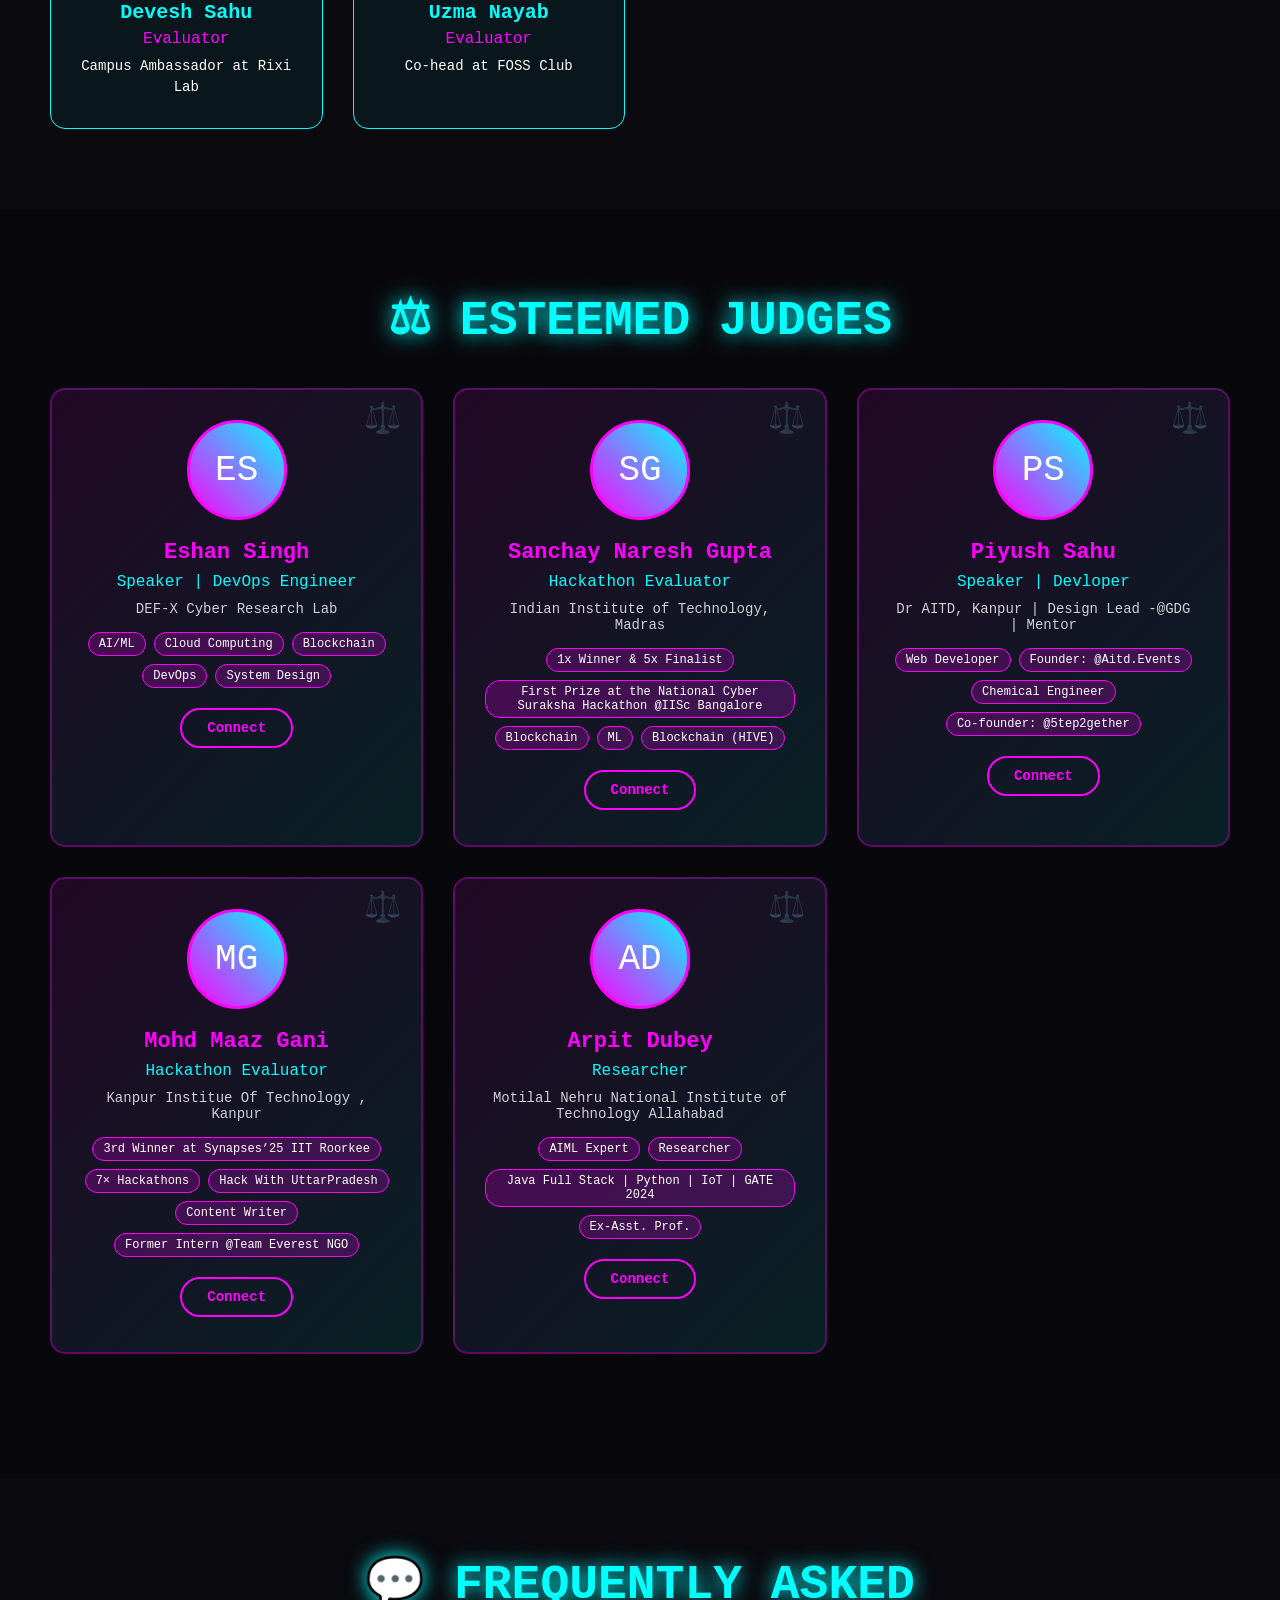
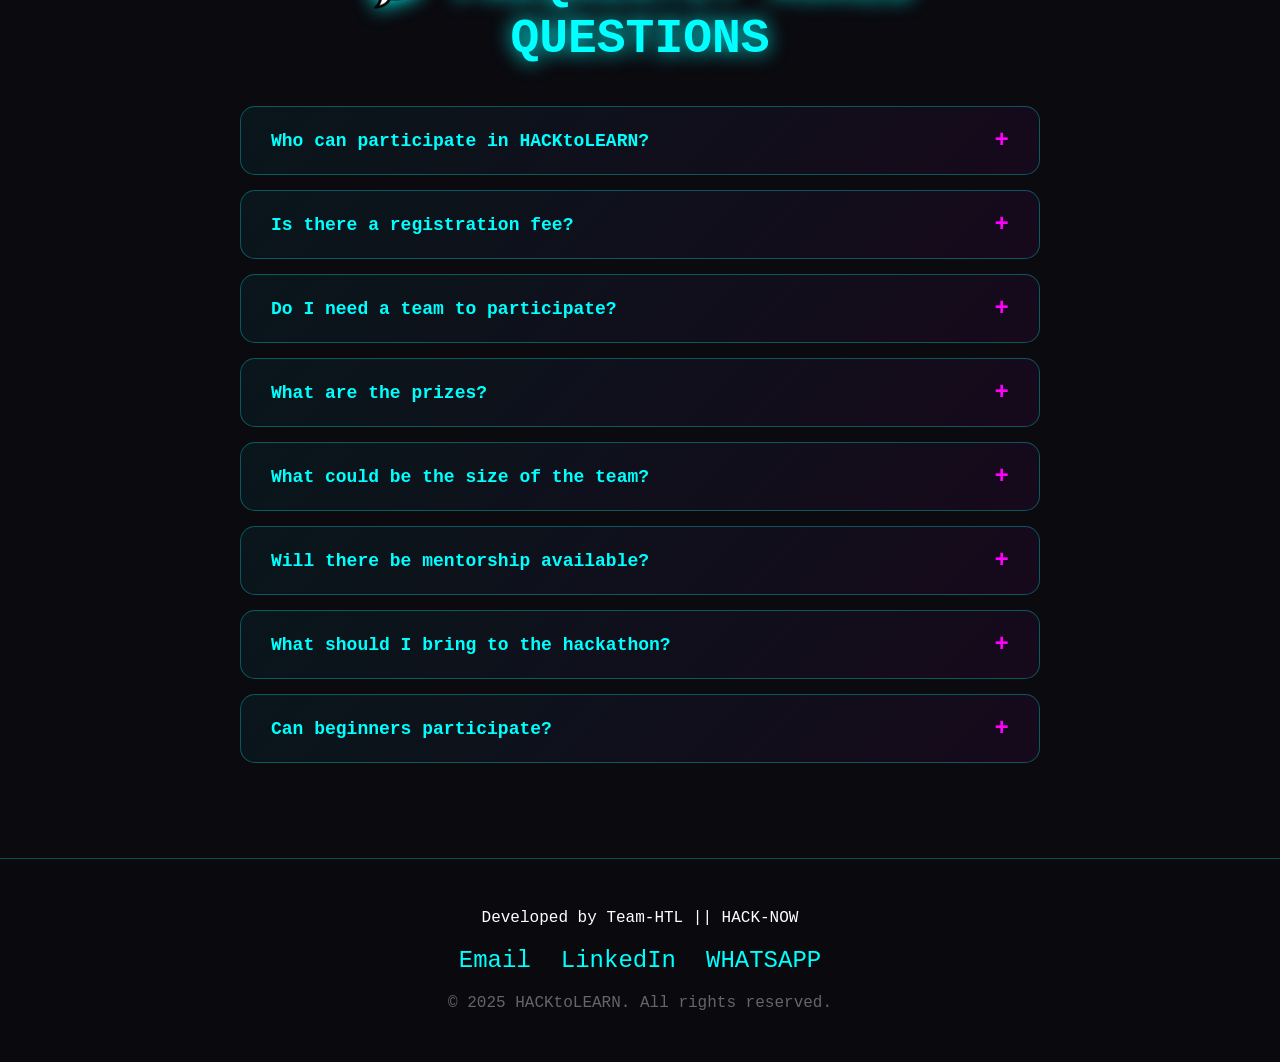
==== commit 85960b28: "Update Index.html" ====
--- a/Index.html
+++ b/Index.html
@@ -213,8 +213,13 @@
       <div class="prize-card">
         <div class="prize-position special">👩‍💻</div>
         <h3 class="prize-title">BEST GIRLS TEAM</h3>
-        <p class="prize-amount">WINNERS CERTIFICATES  </p>
-      </div>
+        <h3 class="prize-title">Team Name:ZeroByte
+          <br> Leader:Parvathy Padmakumar</h3>
+        <p class="prize-amount">WINNERS CERTIFICATES </p>
+      </div>
+
+       
+      
     </div>
   </section>
 
@@ -222,30 +227,29 @@
   <section class="teams" id="teams">
     <h2 class="section-title">TOP TEAMS</h2>
     <div class="team-grid">
+      <div class="prize-card">
+        <div class="prize-position bronze">🎬 </div>
+         <h3 class="prize-title">Best Project Presentation </h3>
+        <h3 class="prize-title">Team Name:The Hybrid
+          <br> Leader:Manas AjayKumar Choski </h3>
+        <p class="prize-amount">WINNERS CERTIFICATES + HEADPHONES</p>
+      </div>
+      
       <div class="team-card">
-        <h3 class="team-name">Waiting for You</h3>
-        <p class="team-project">...........</p>
-        <div class="team-score">.........</div>
+        <h3 class="team-name">SX2</h3>
+        <p class="team-project">Saksham Yadav</p>
       </div>
       <div class="team-card">
-        <h3 class="team-name">Waiting for You</h3>
-        <p class="team-project">..........</p>
-        <div class="team-score">........</div>
+        <h3 class="team-name">SheMalware</h3>
+        <p class="team-project">Sakshi Haresh Kukreja</p>
       </div>
       <div class="team-card">
-        <h3 class="team-name">Waiting for You</h3>
-        <p class="team-project">........</p>
-        <div class="team-score">........</div>
+        <h3 class="team-name">Probably Coding </h3>
+        <p class="team-project">Riya Jahagirdar</p>
       </div>
       <div class="team-card">
-        <h3 class="team-name">Waiting for You</h3>
-        <p class="team-project">.......</p>
-        <div class="team-score">.......</div>
-      </div>
-      <div class="team-card">
-        <h3 class="team-name">Waiting for You</h3>
-        <p class="team-project">........</p>
-        <div class="team-score">........</div>
+        <h3 class="team-name">Hack_teck</h3>
+        <p class="team-project">Bholeshankar Gupta</p>
       </div>
     </div>
   </section>
@@ -933,3 +937,4 @@
 
 
 
+
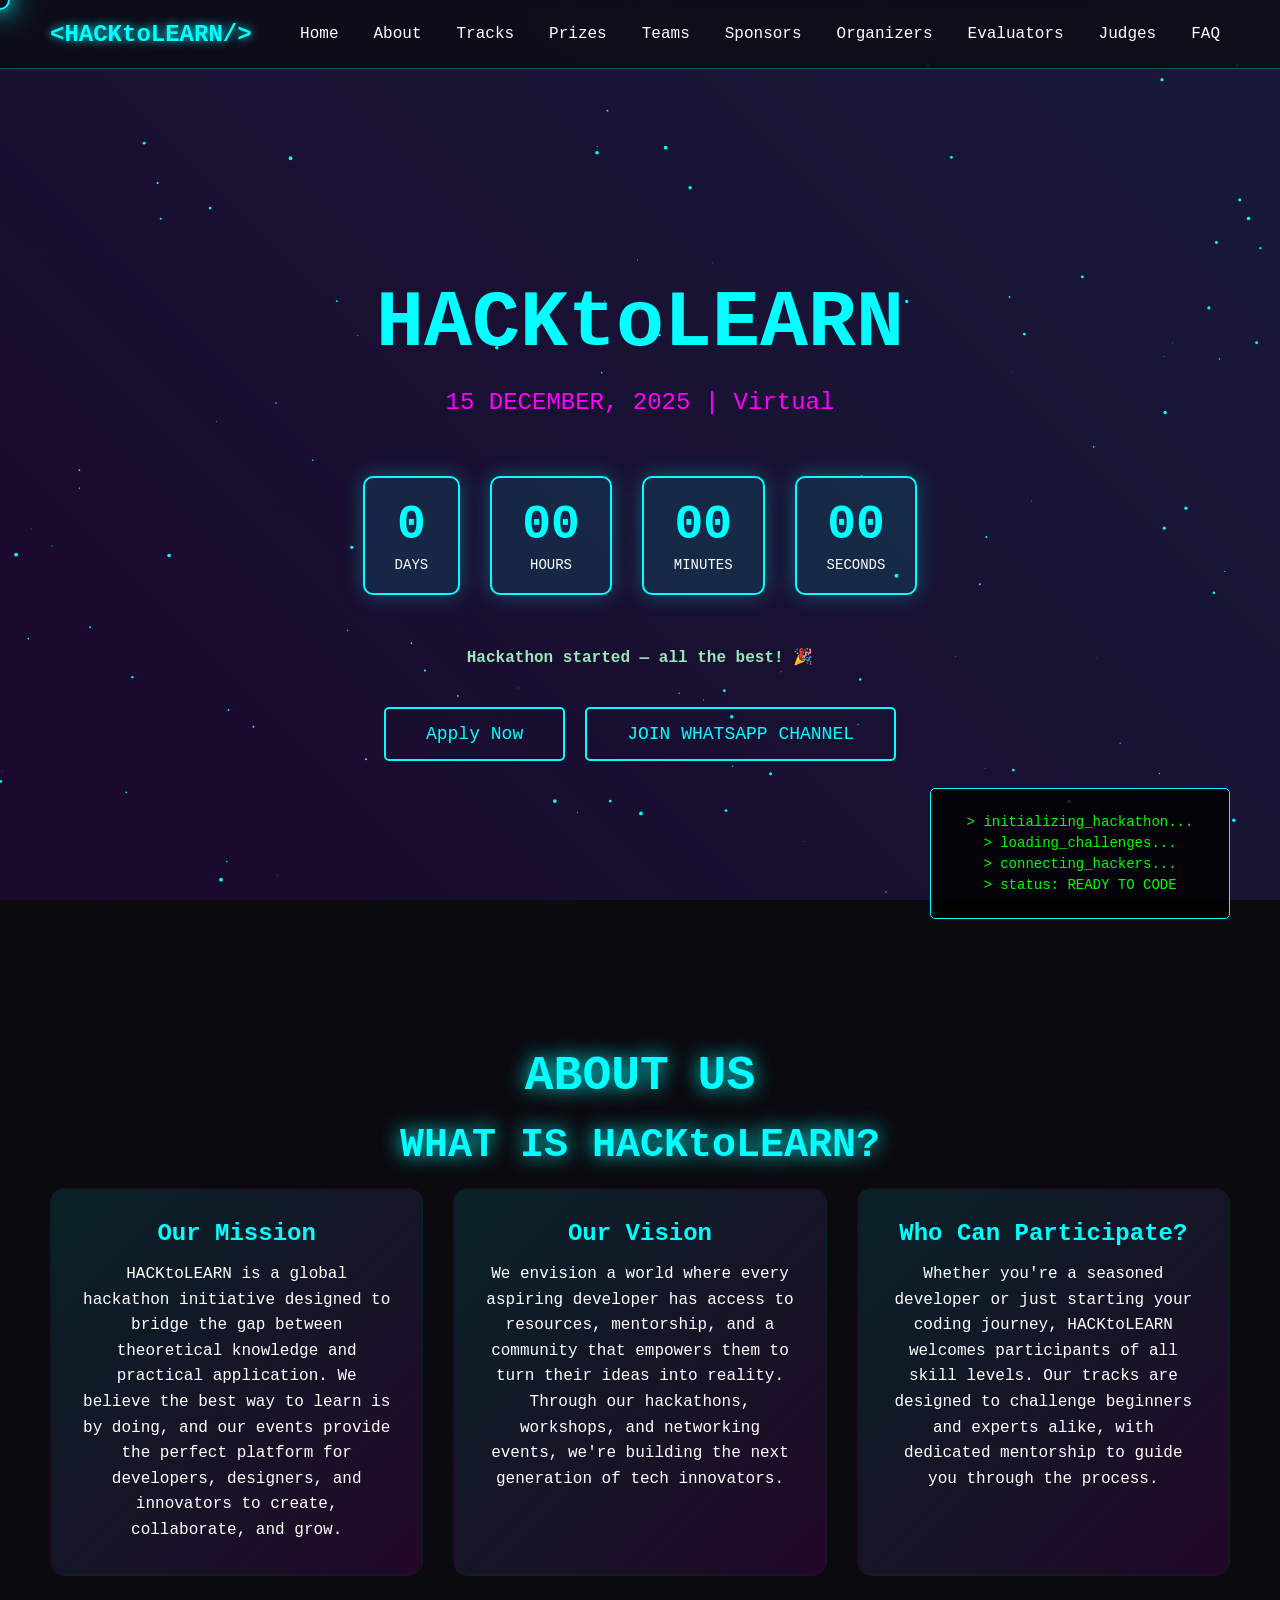
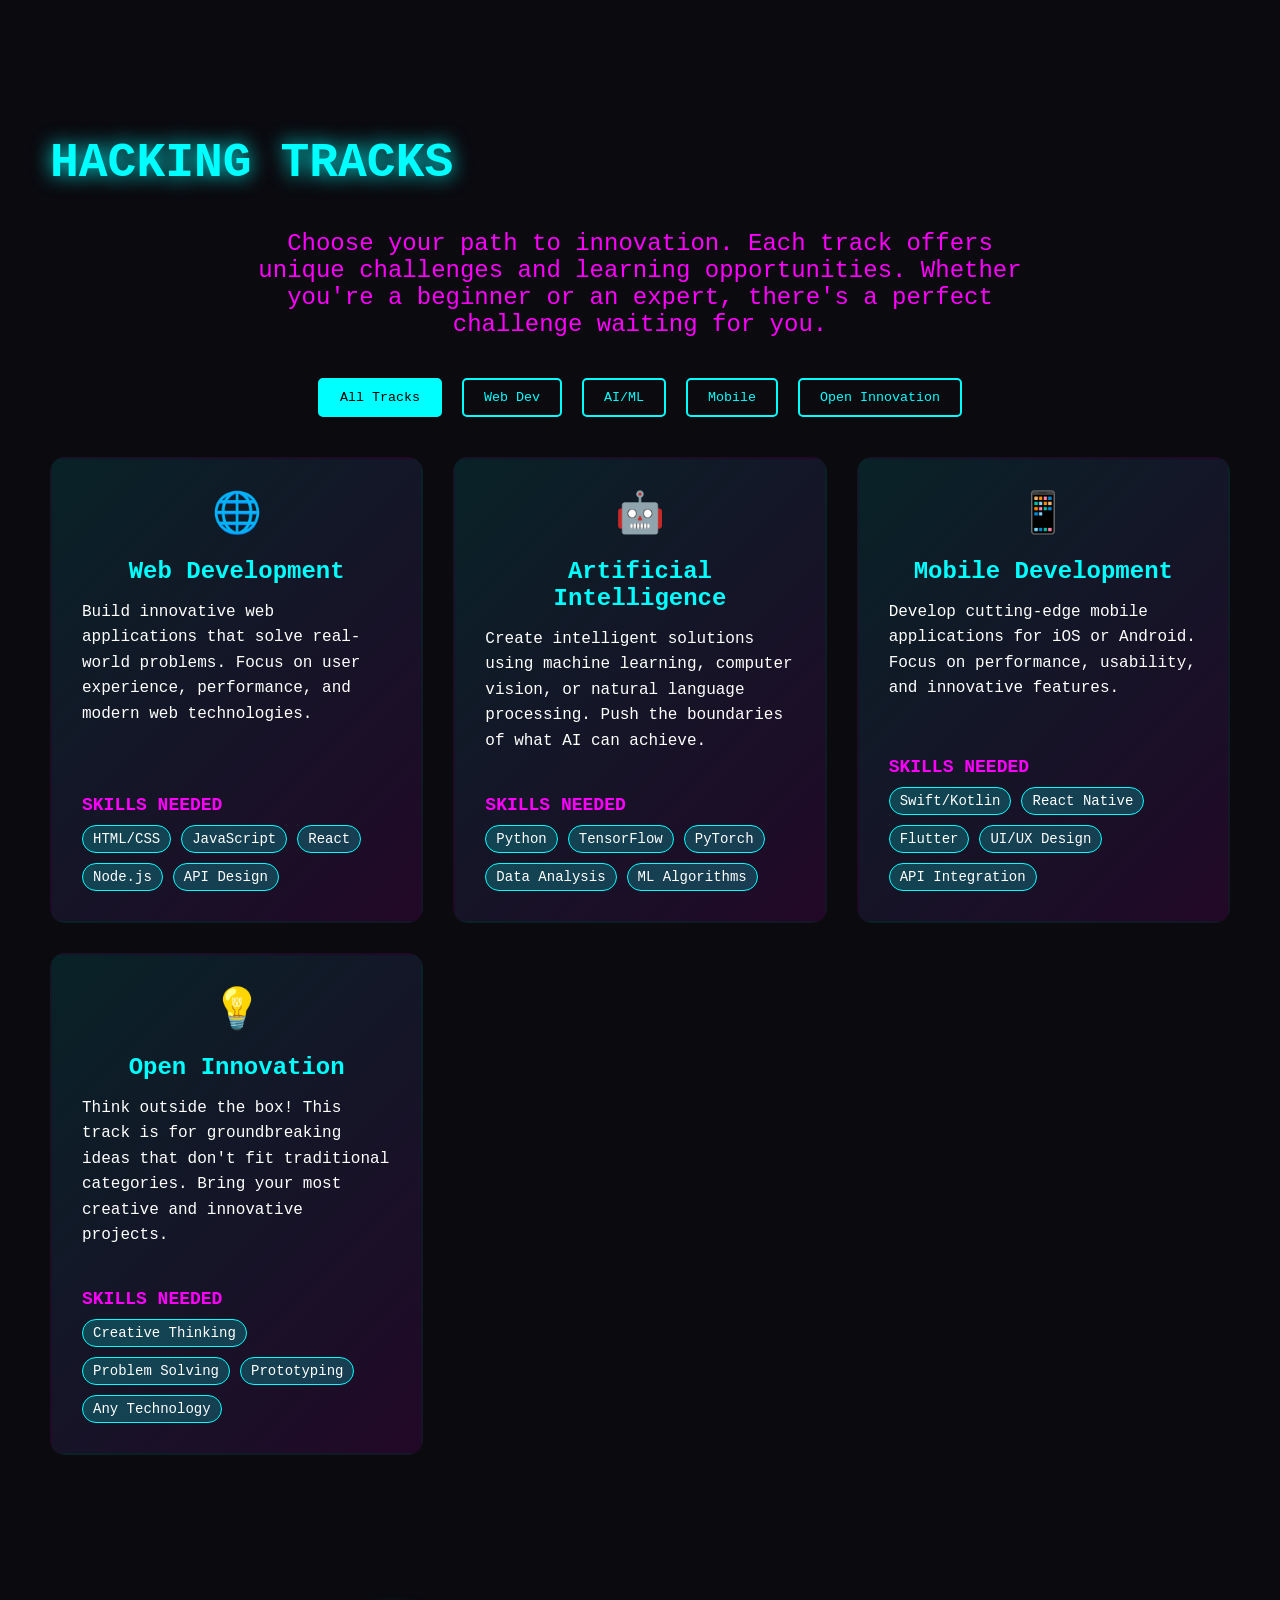
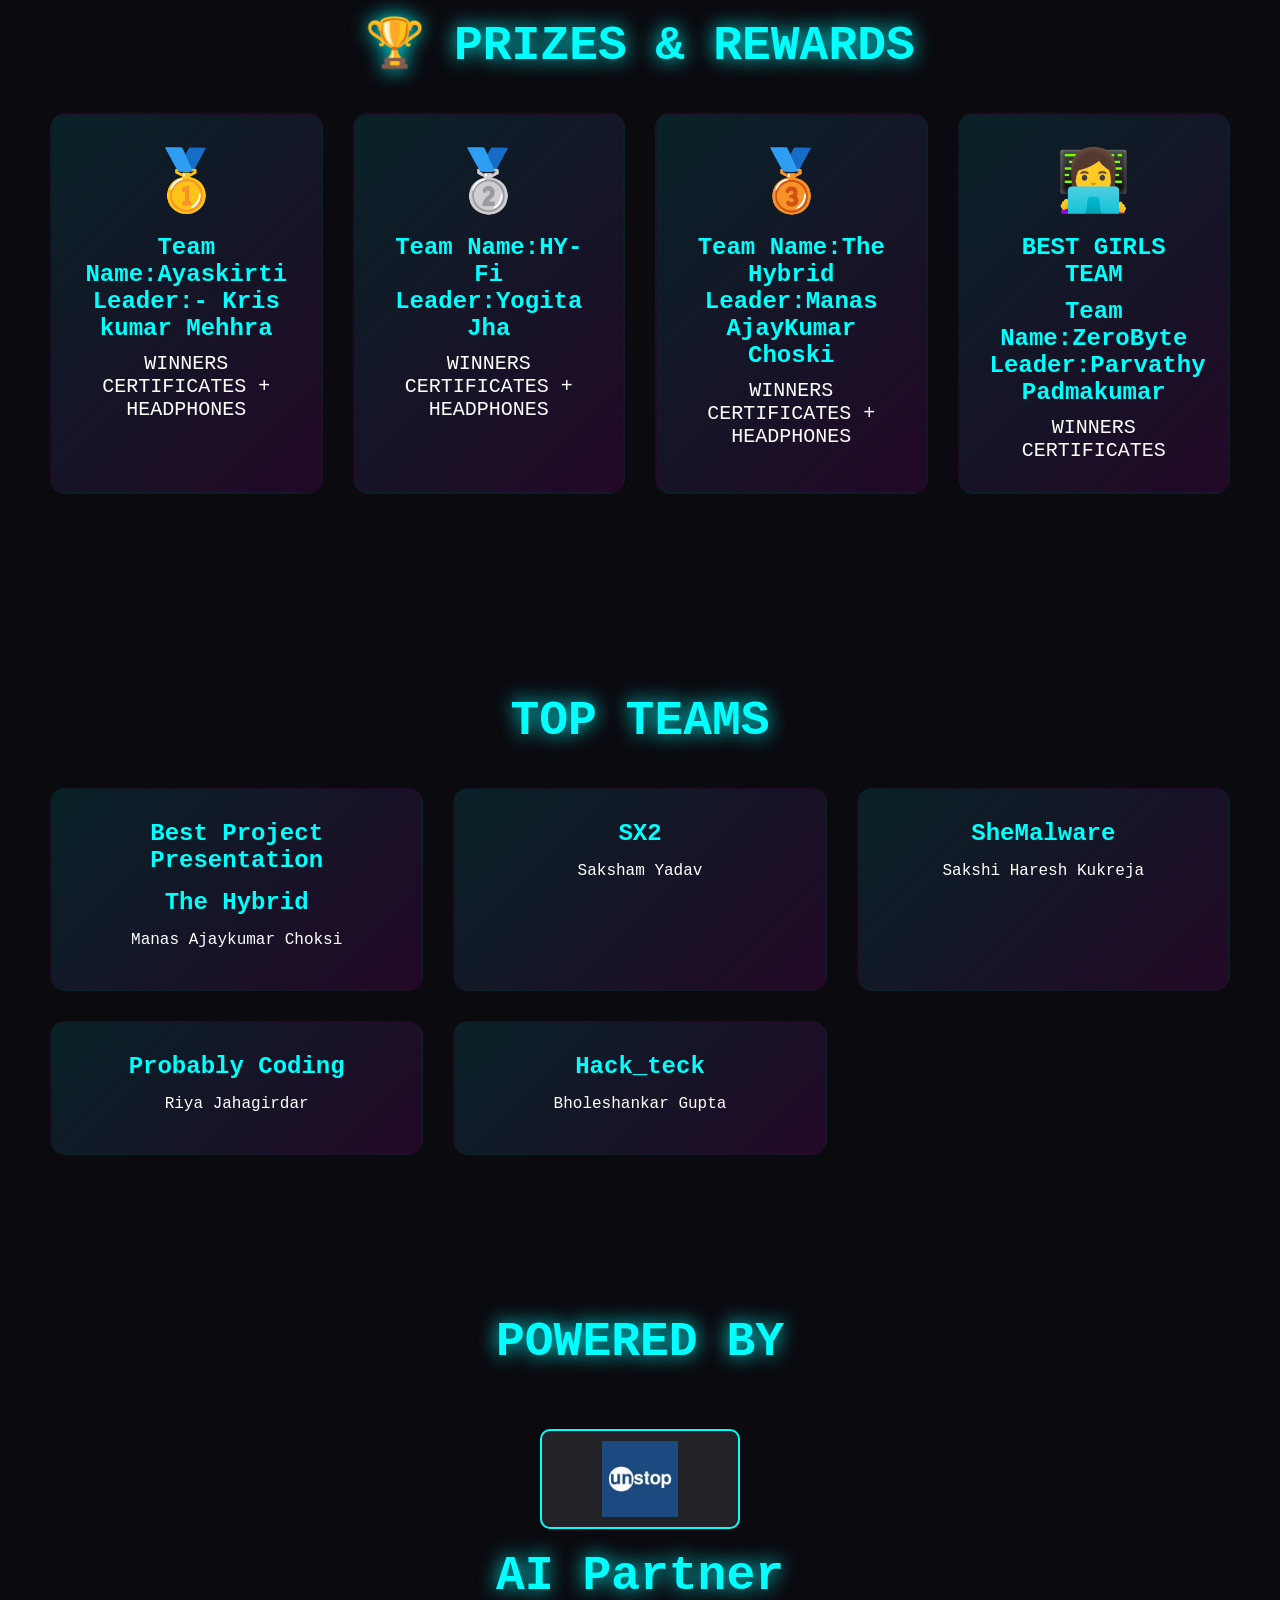
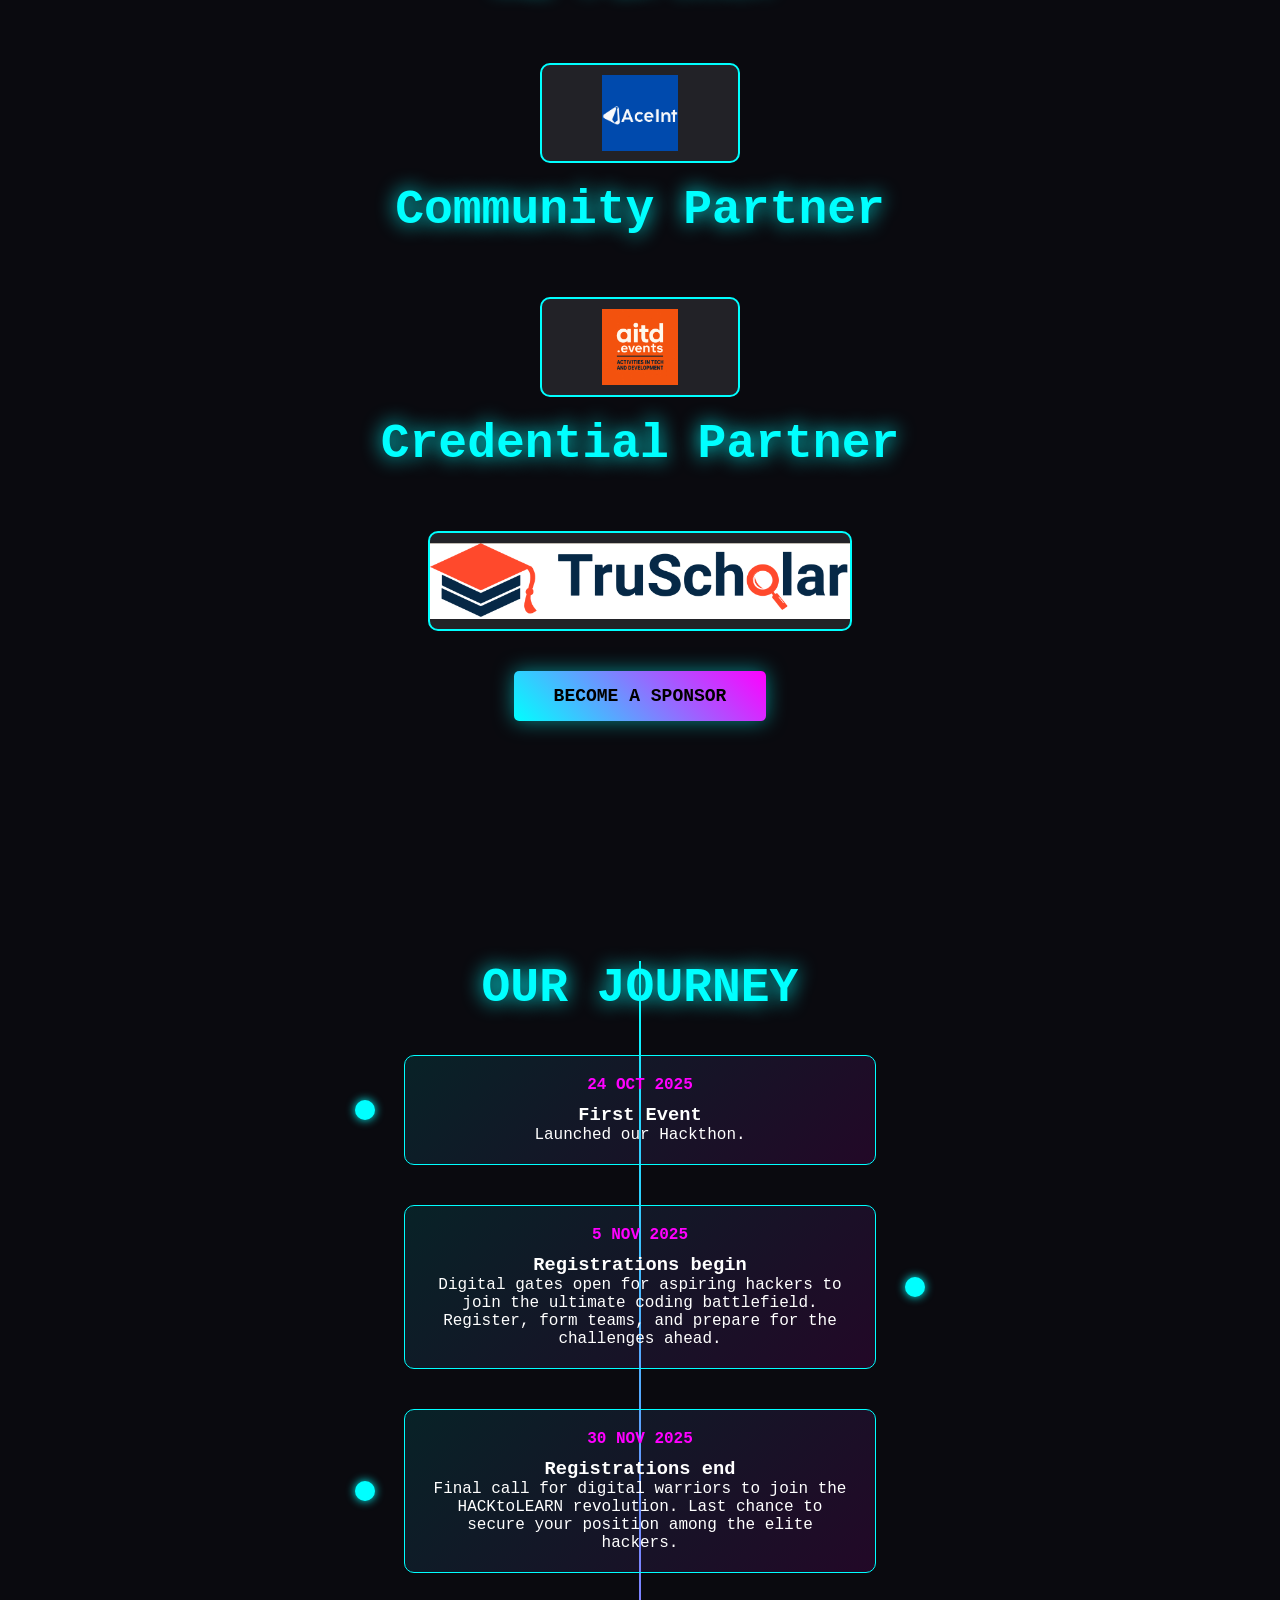
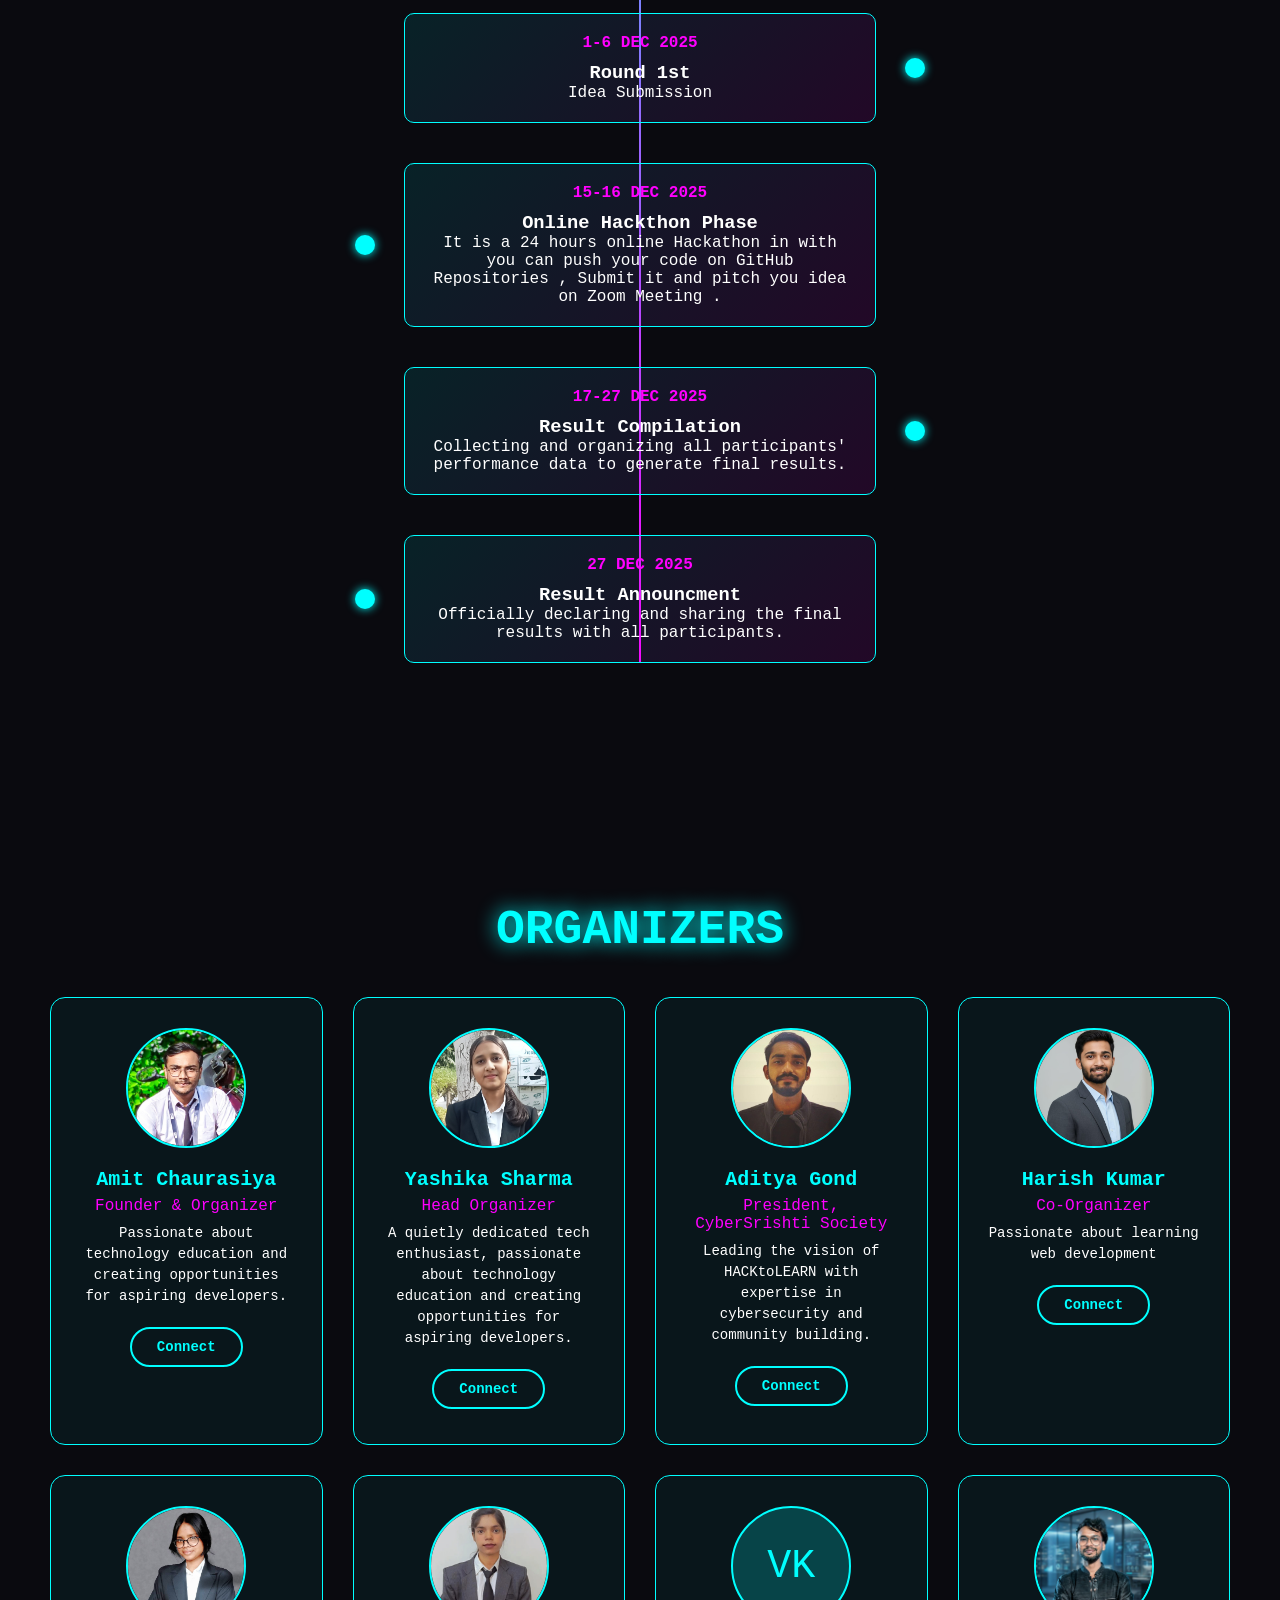
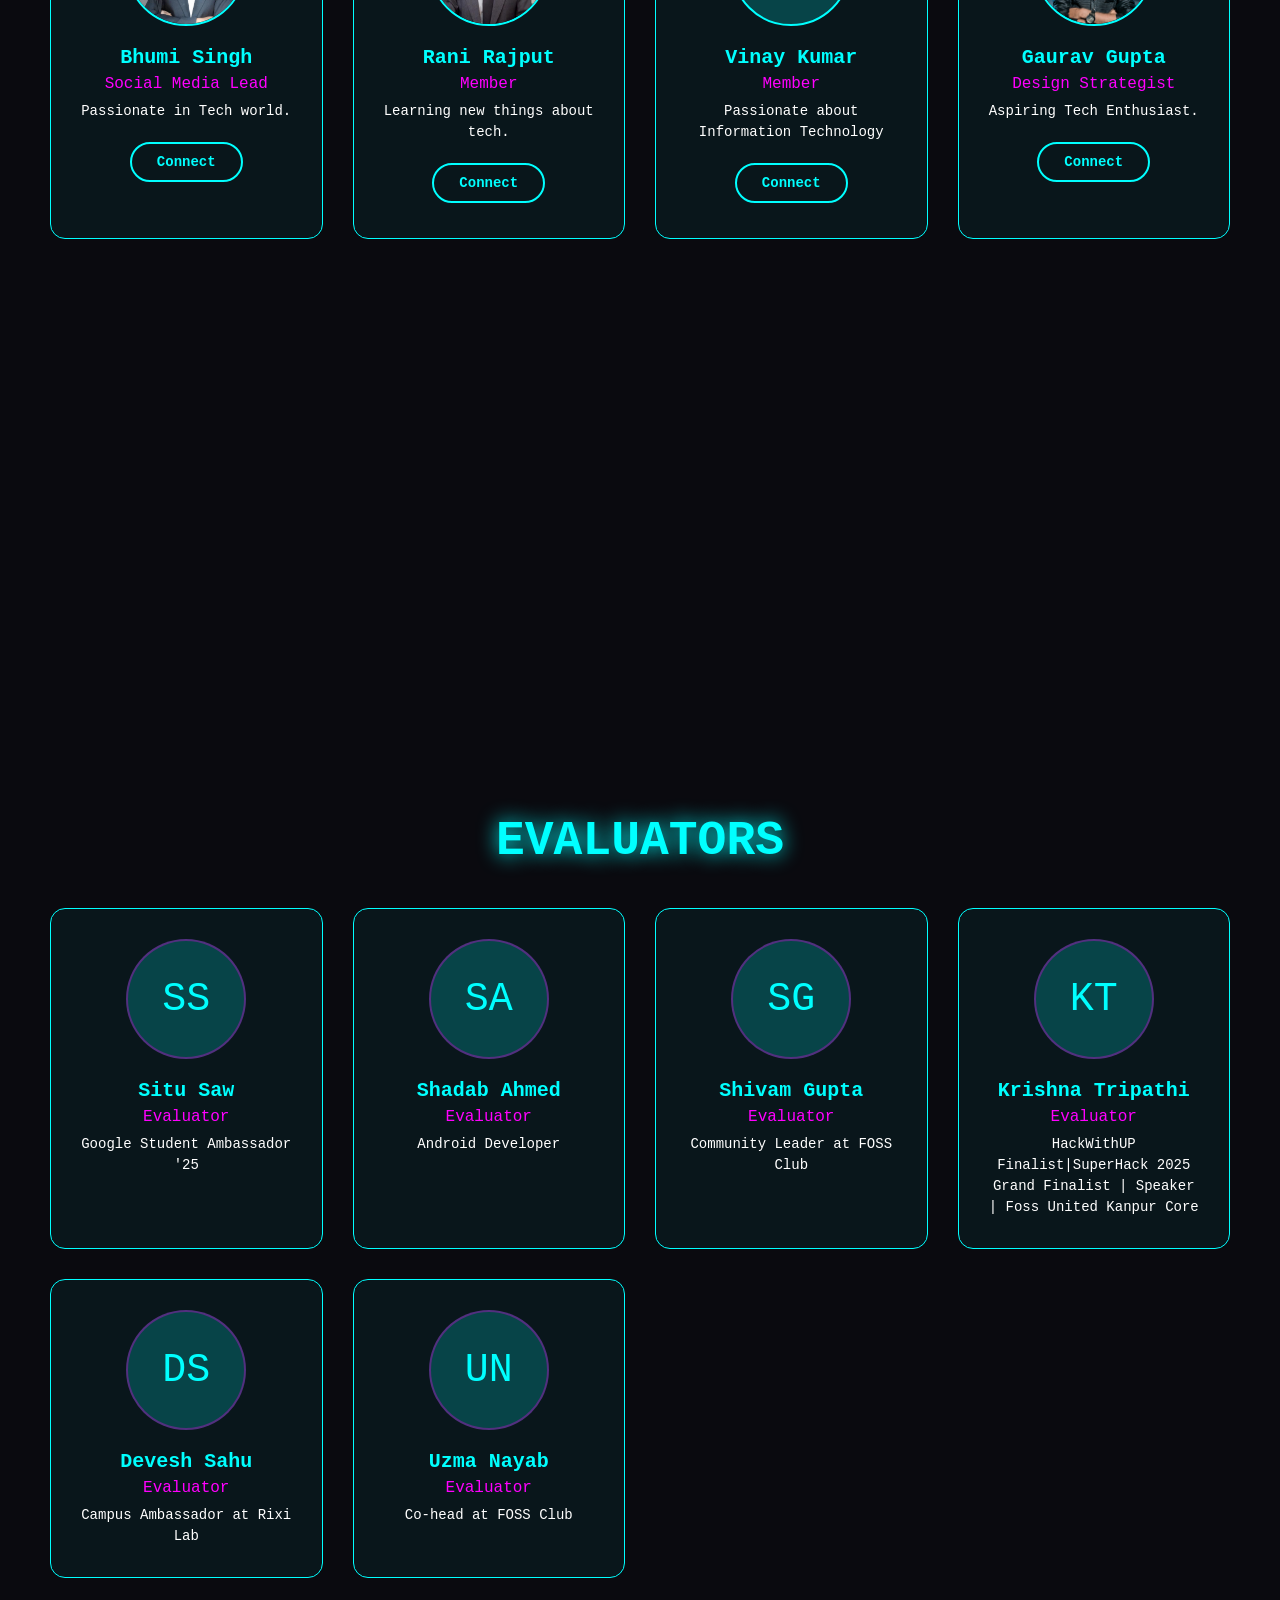
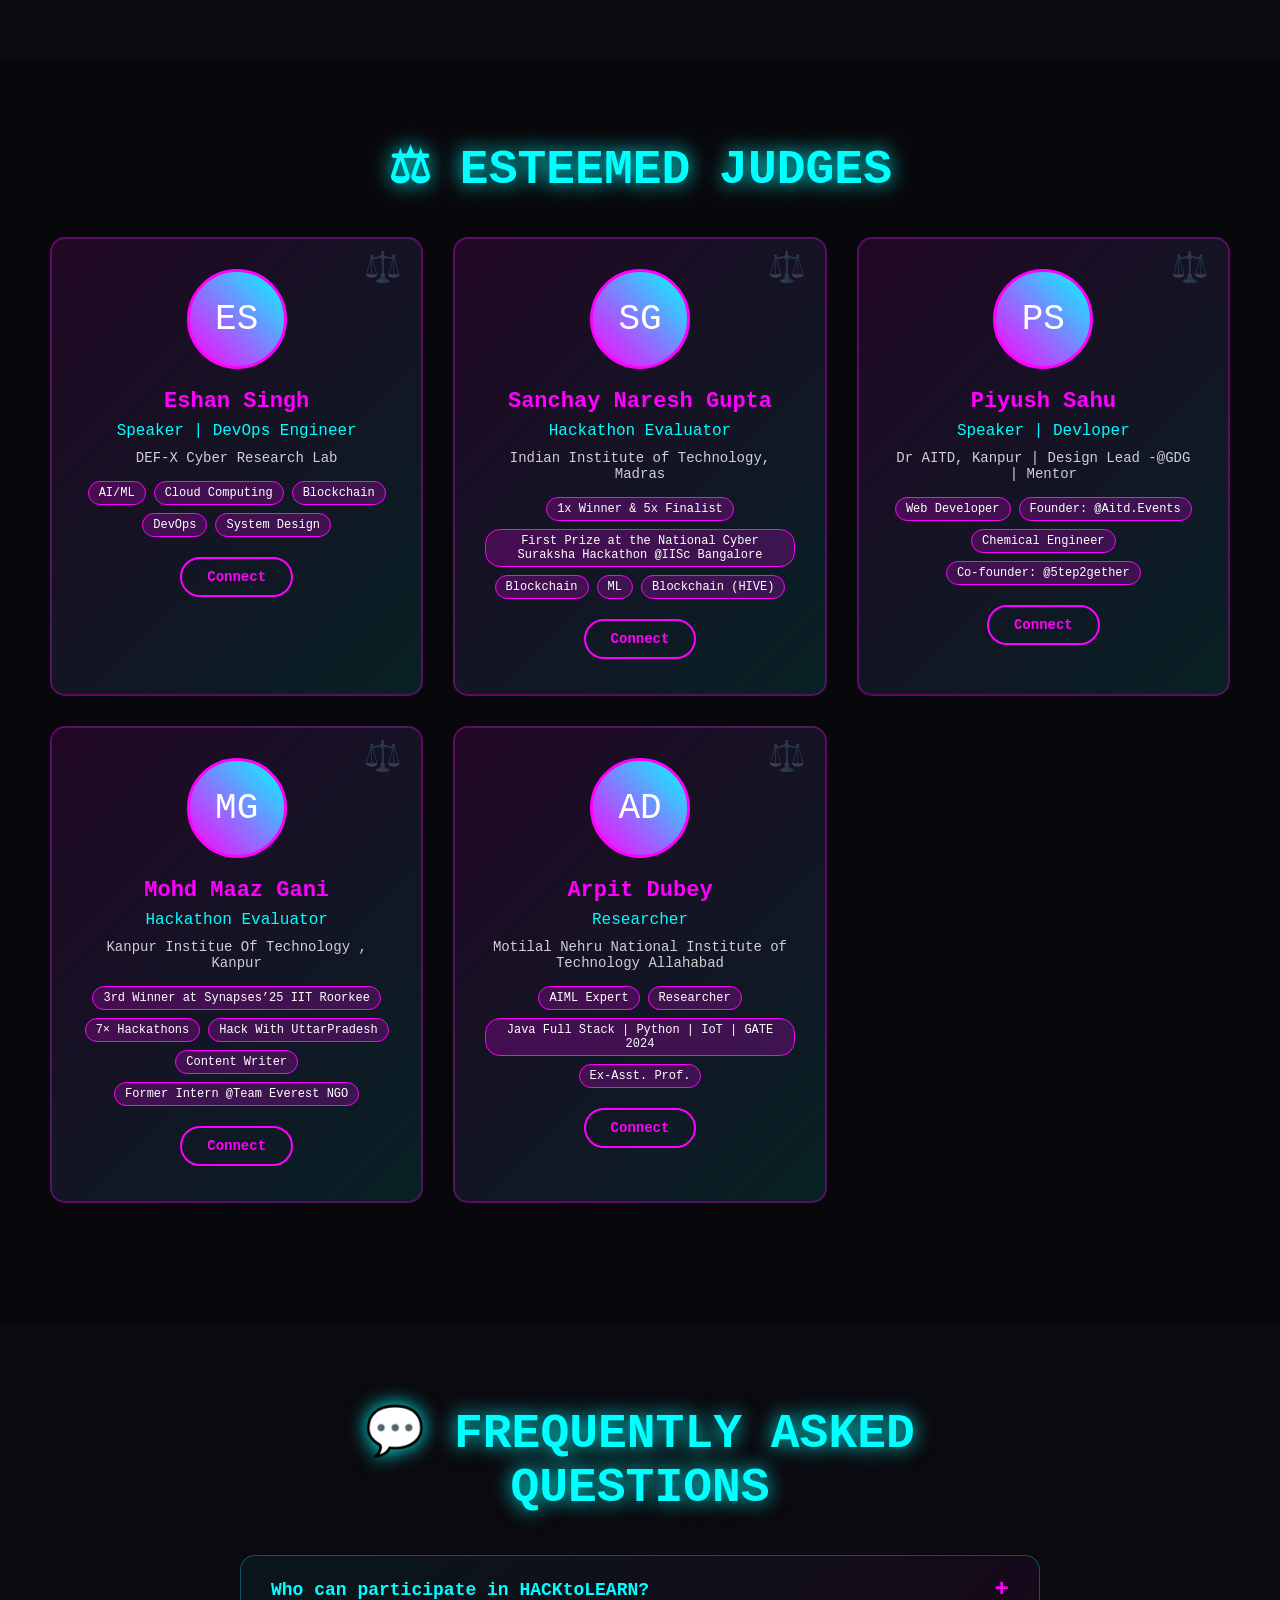
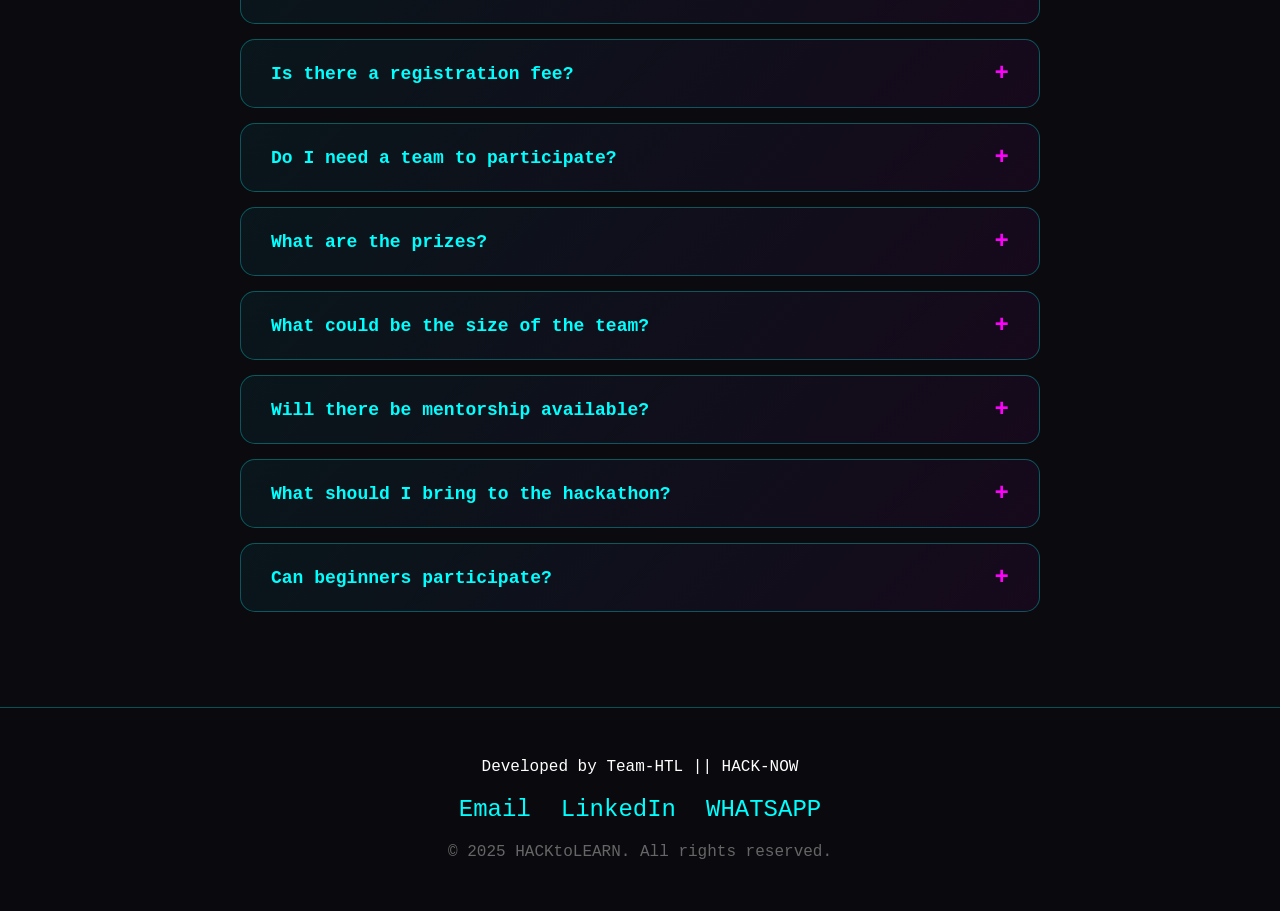
==== commit c01c7596: "Update print statement from 'Hello' to 'Goodbye'" ====
--- a/Index.html
+++ b/Index.html
@@ -227,12 +227,11 @@
   <section class="teams" id="teams">
     <h2 class="section-title">TOP TEAMS</h2>
     <div class="team-grid">
-      <div class="prize-card">
-        <div class="prize-position bronze">🎬 </div>
-         <h3 class="prize-title">Best Project Presentation </h3>
-        <h3 class="prize-title">Team Name:The Hybrid
-          <br> Leader:Manas AjayKumar Choski </h3>
-        <p class="prize-amount">WINNERS CERTIFICATES + HEADPHONES</p>
+      
+       <div class="team-card">
+        <h3 class="team-name">Best Project Presentation </h3>
+         <h3 class="team-name">The Hybrid </h3>
+        <p class="team-project">Manas Ajaykumar Choksi</p>
       </div>
       
       <div class="team-card">
@@ -938,3 +937,4 @@
 
 
 
+
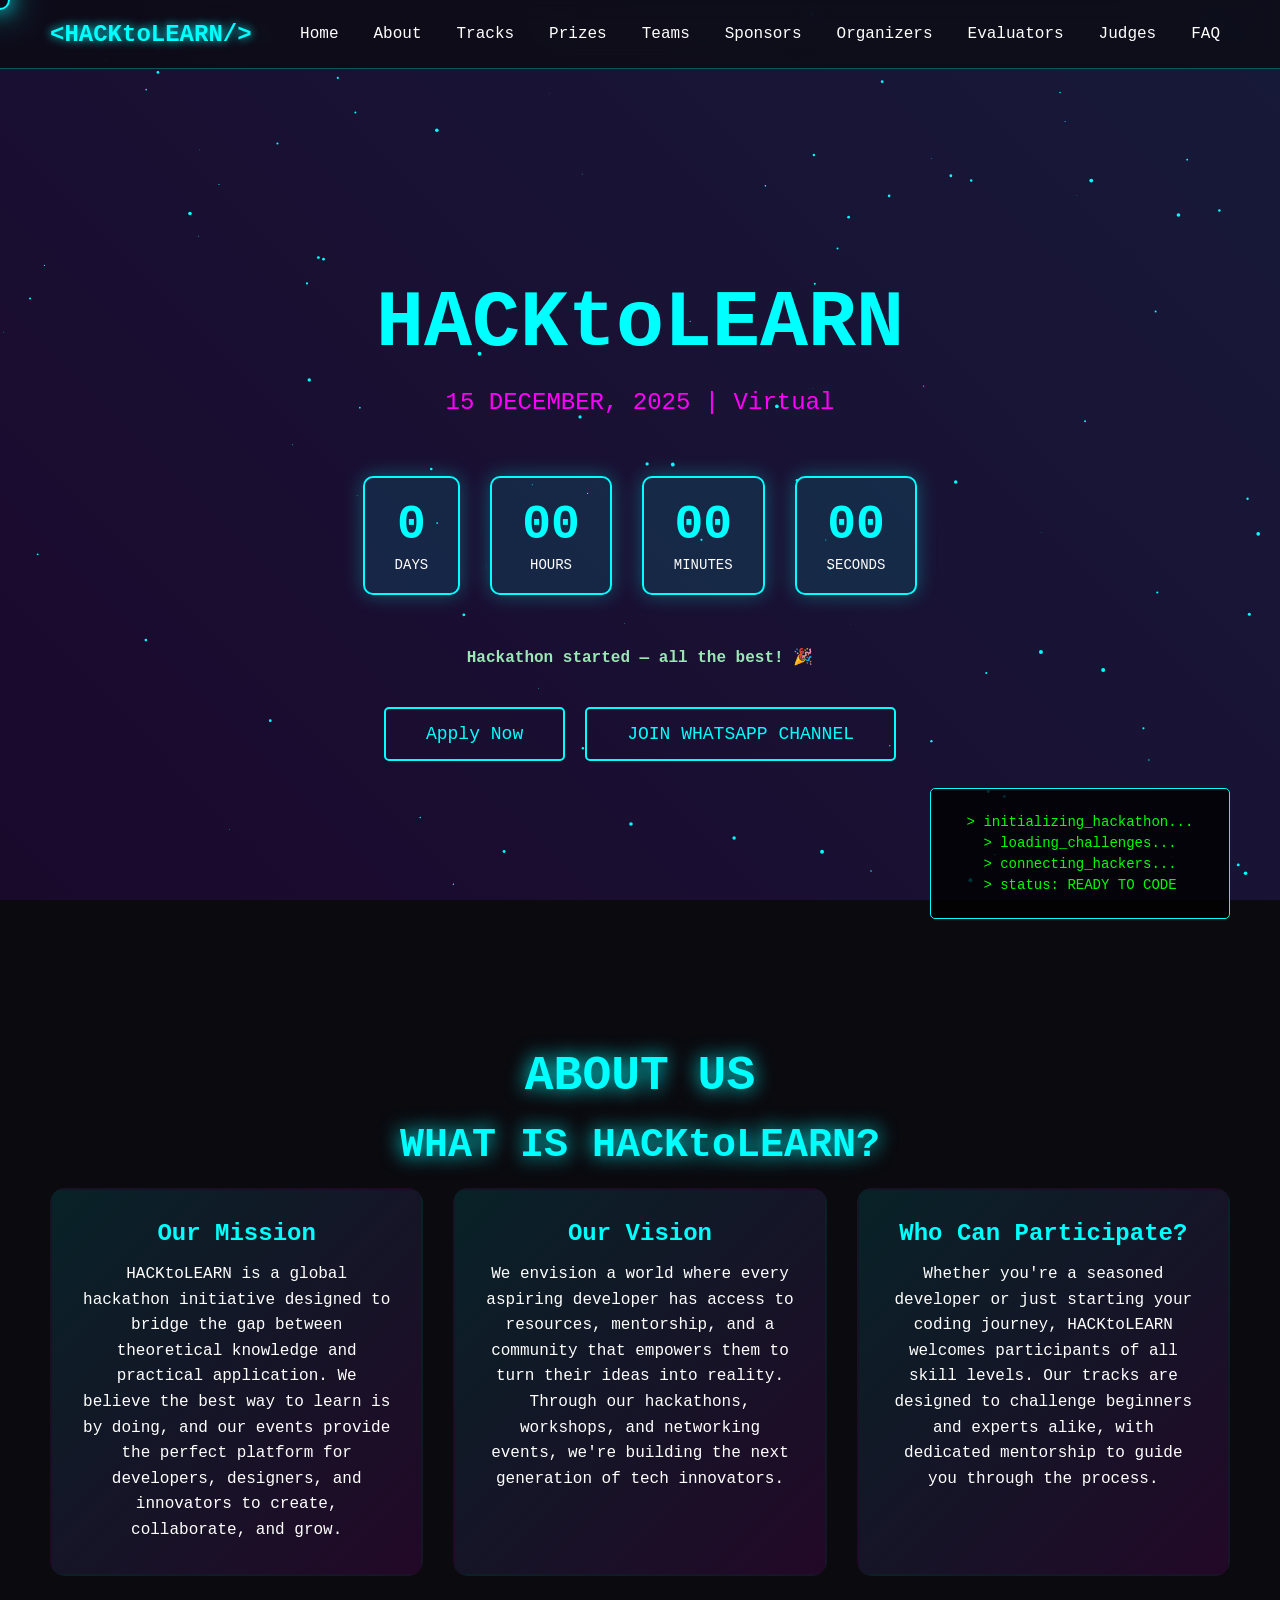
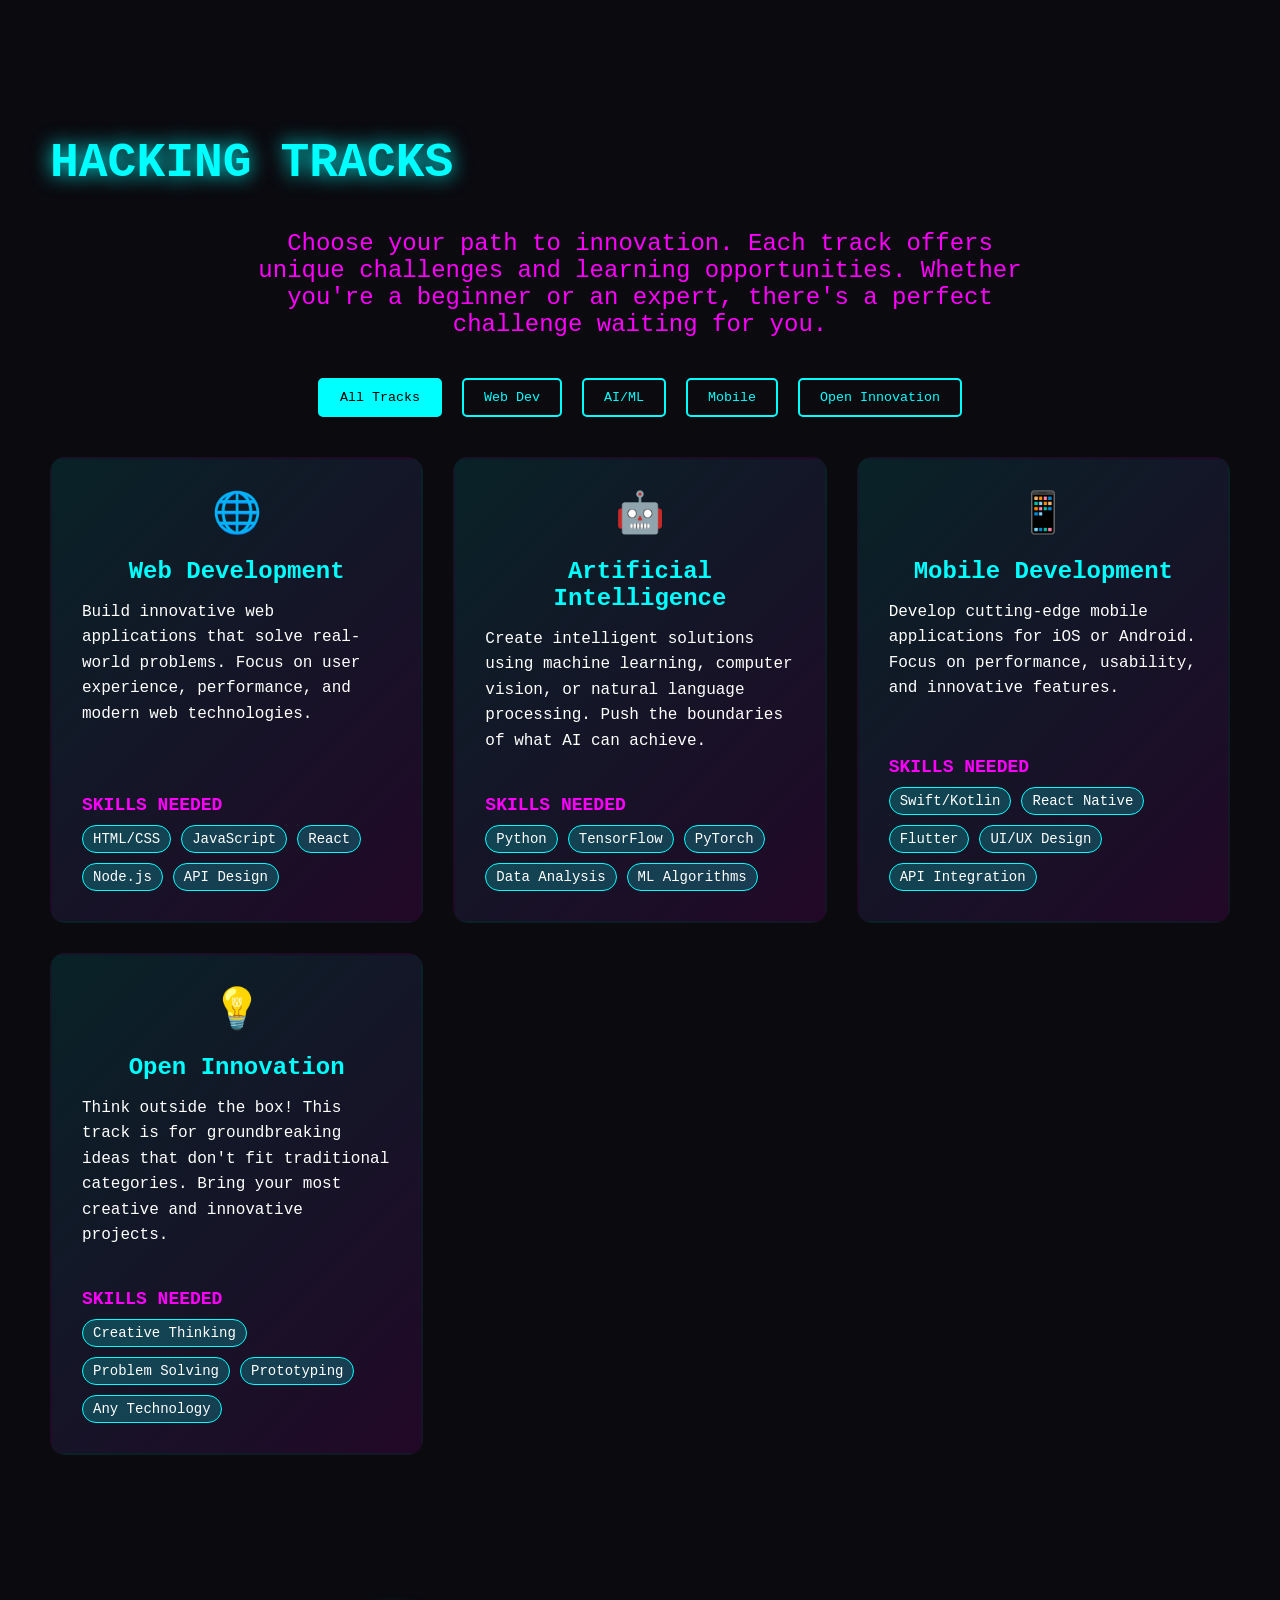
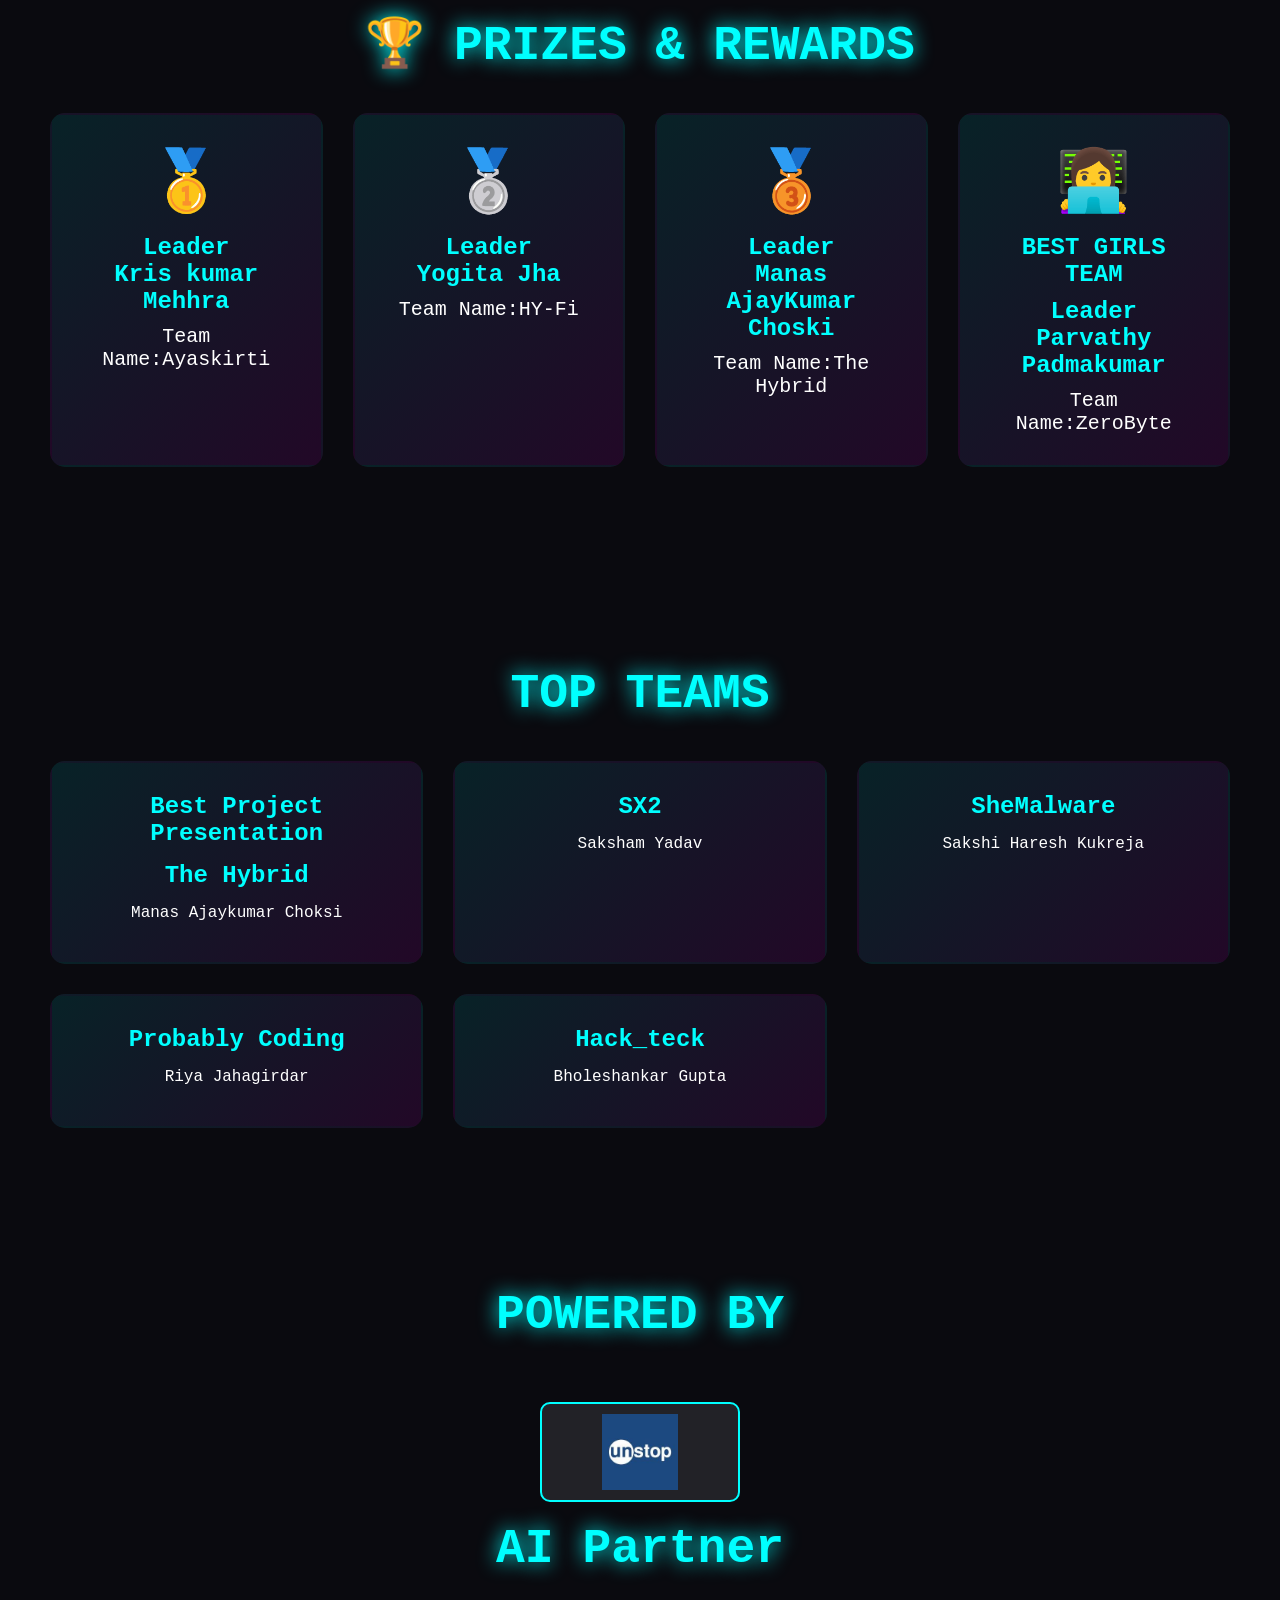
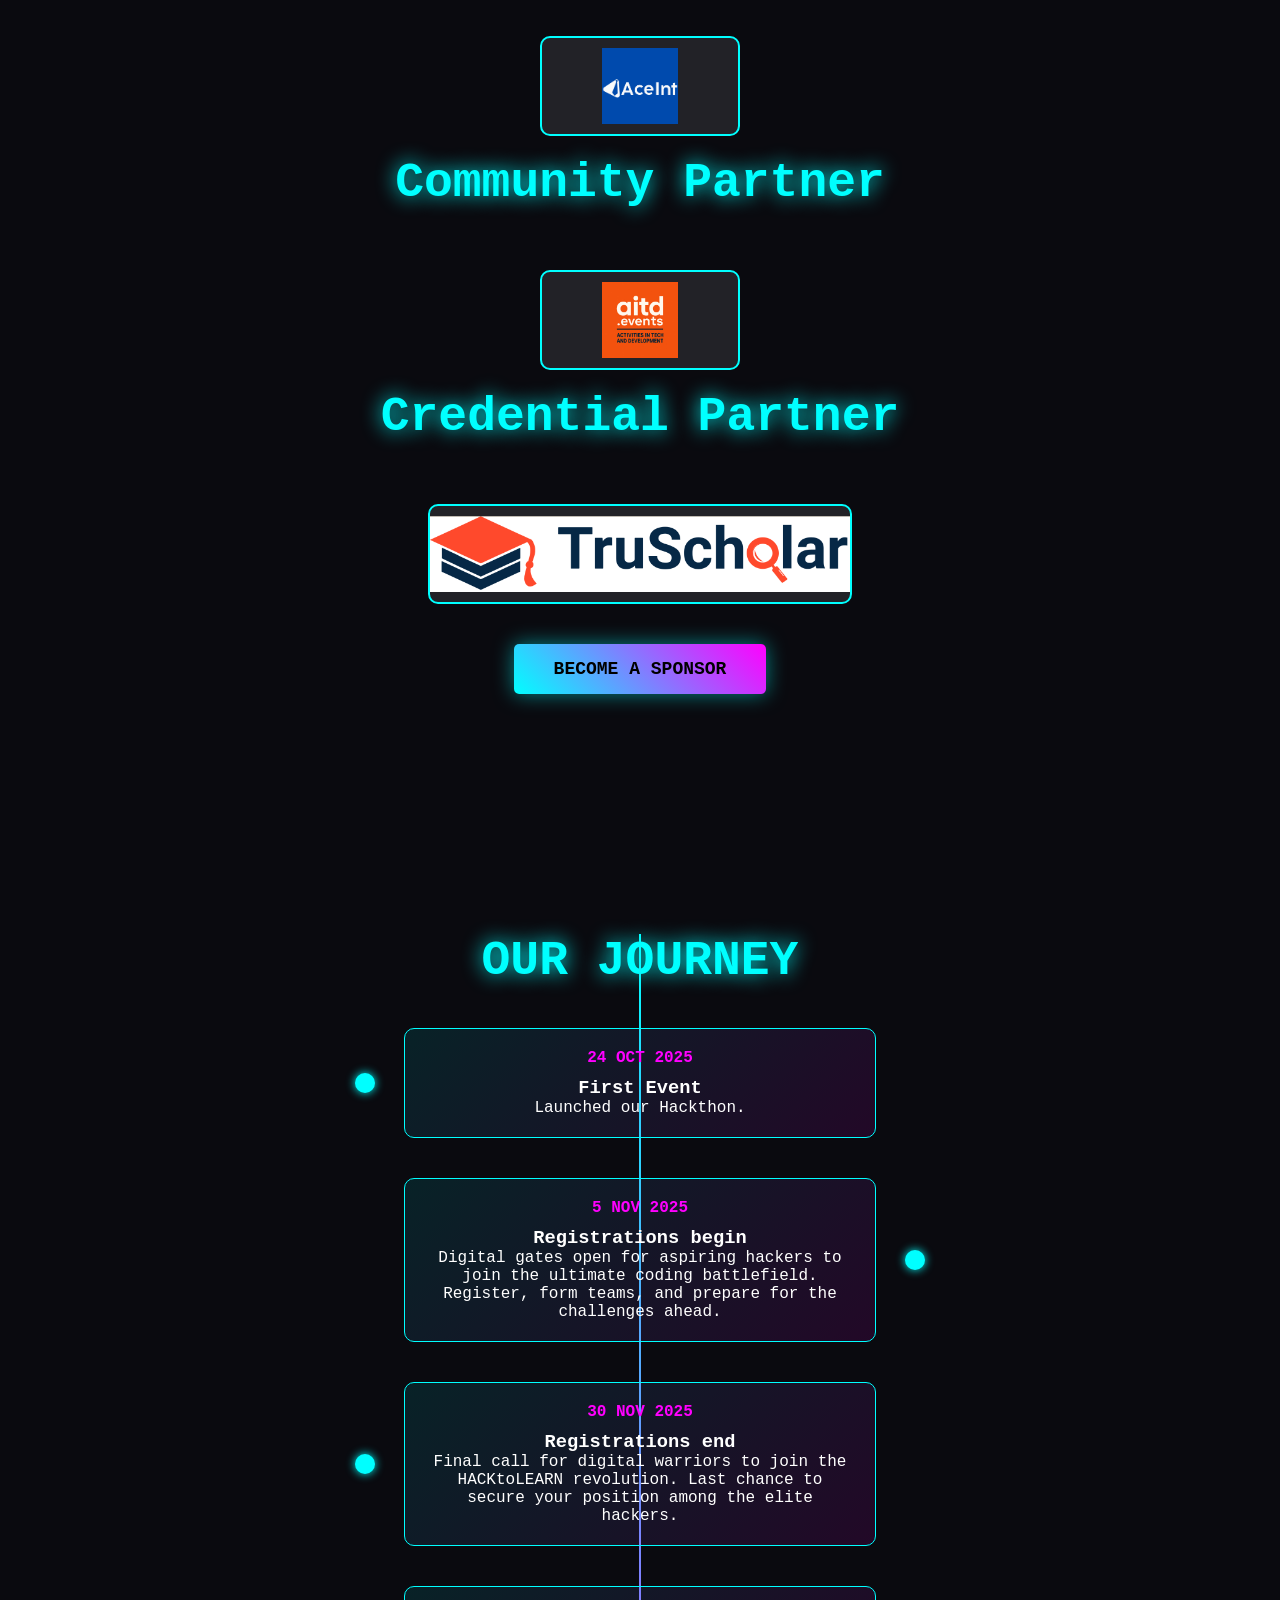
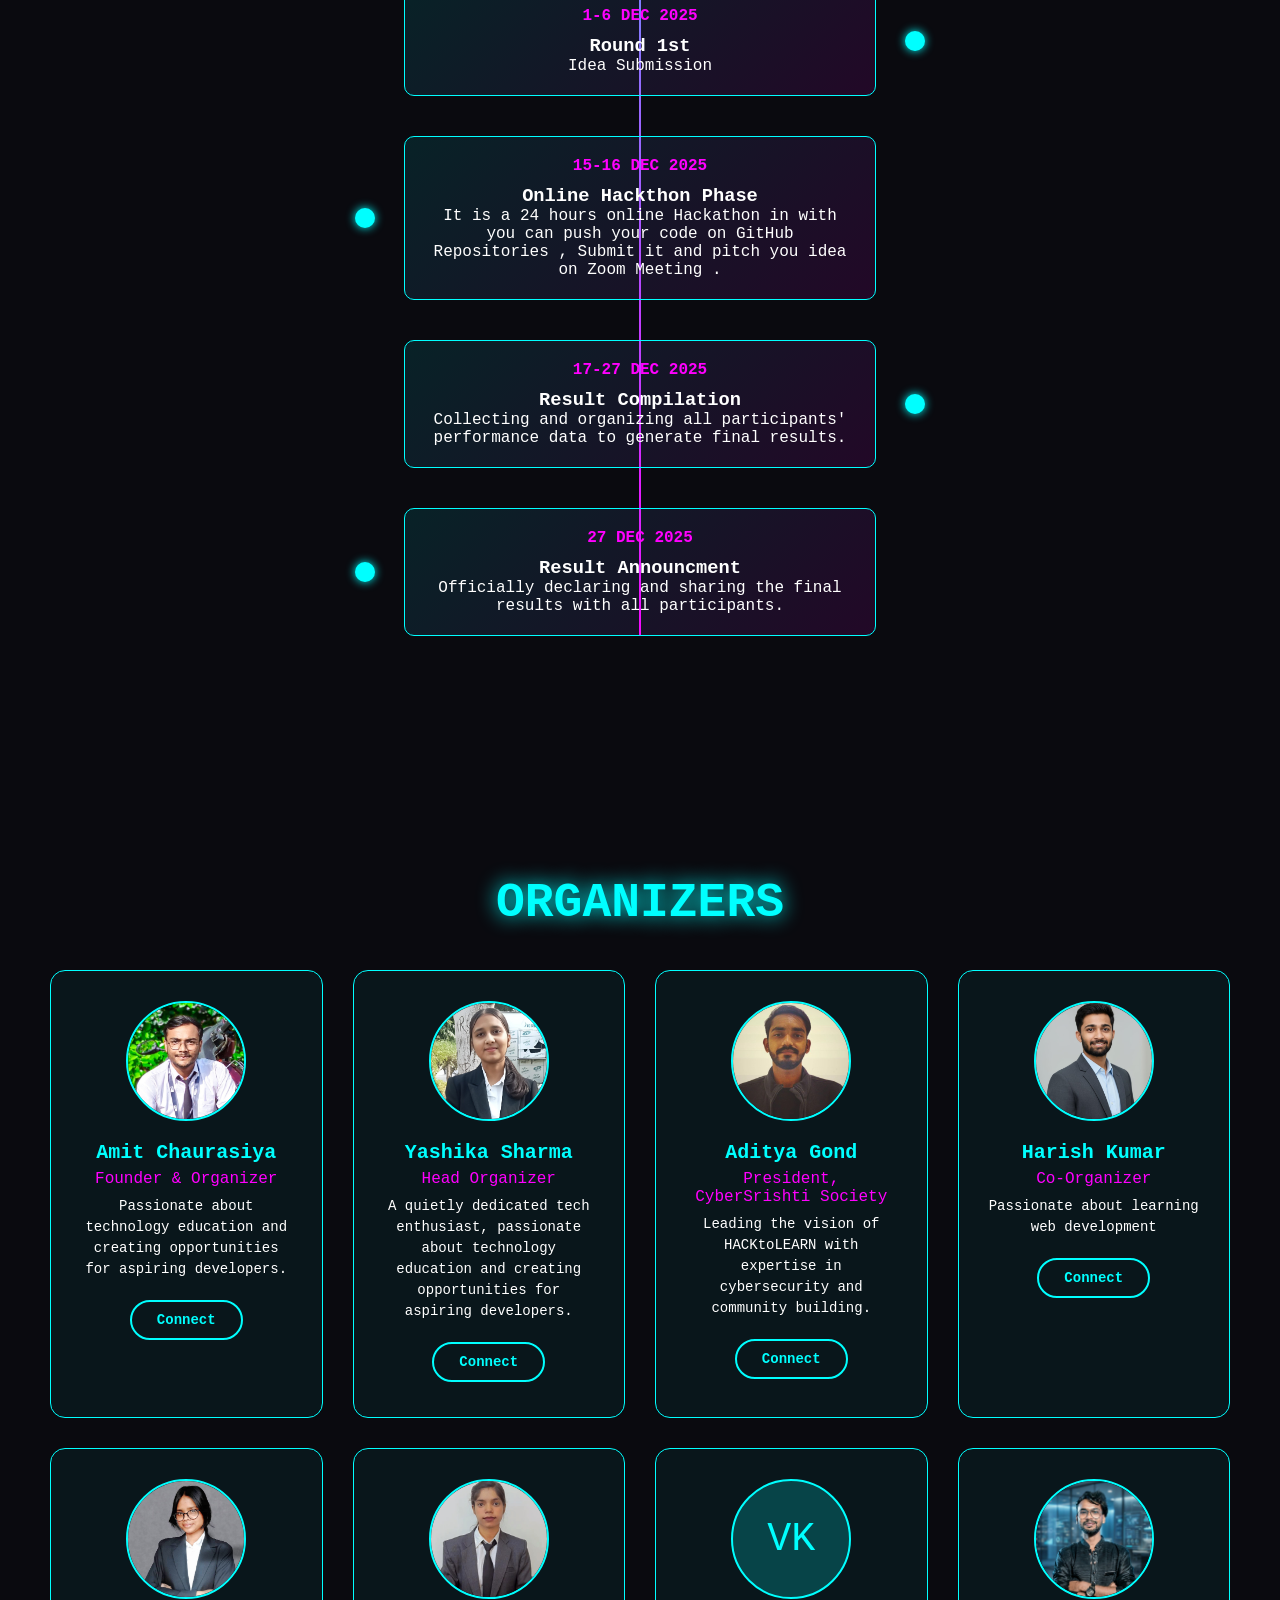
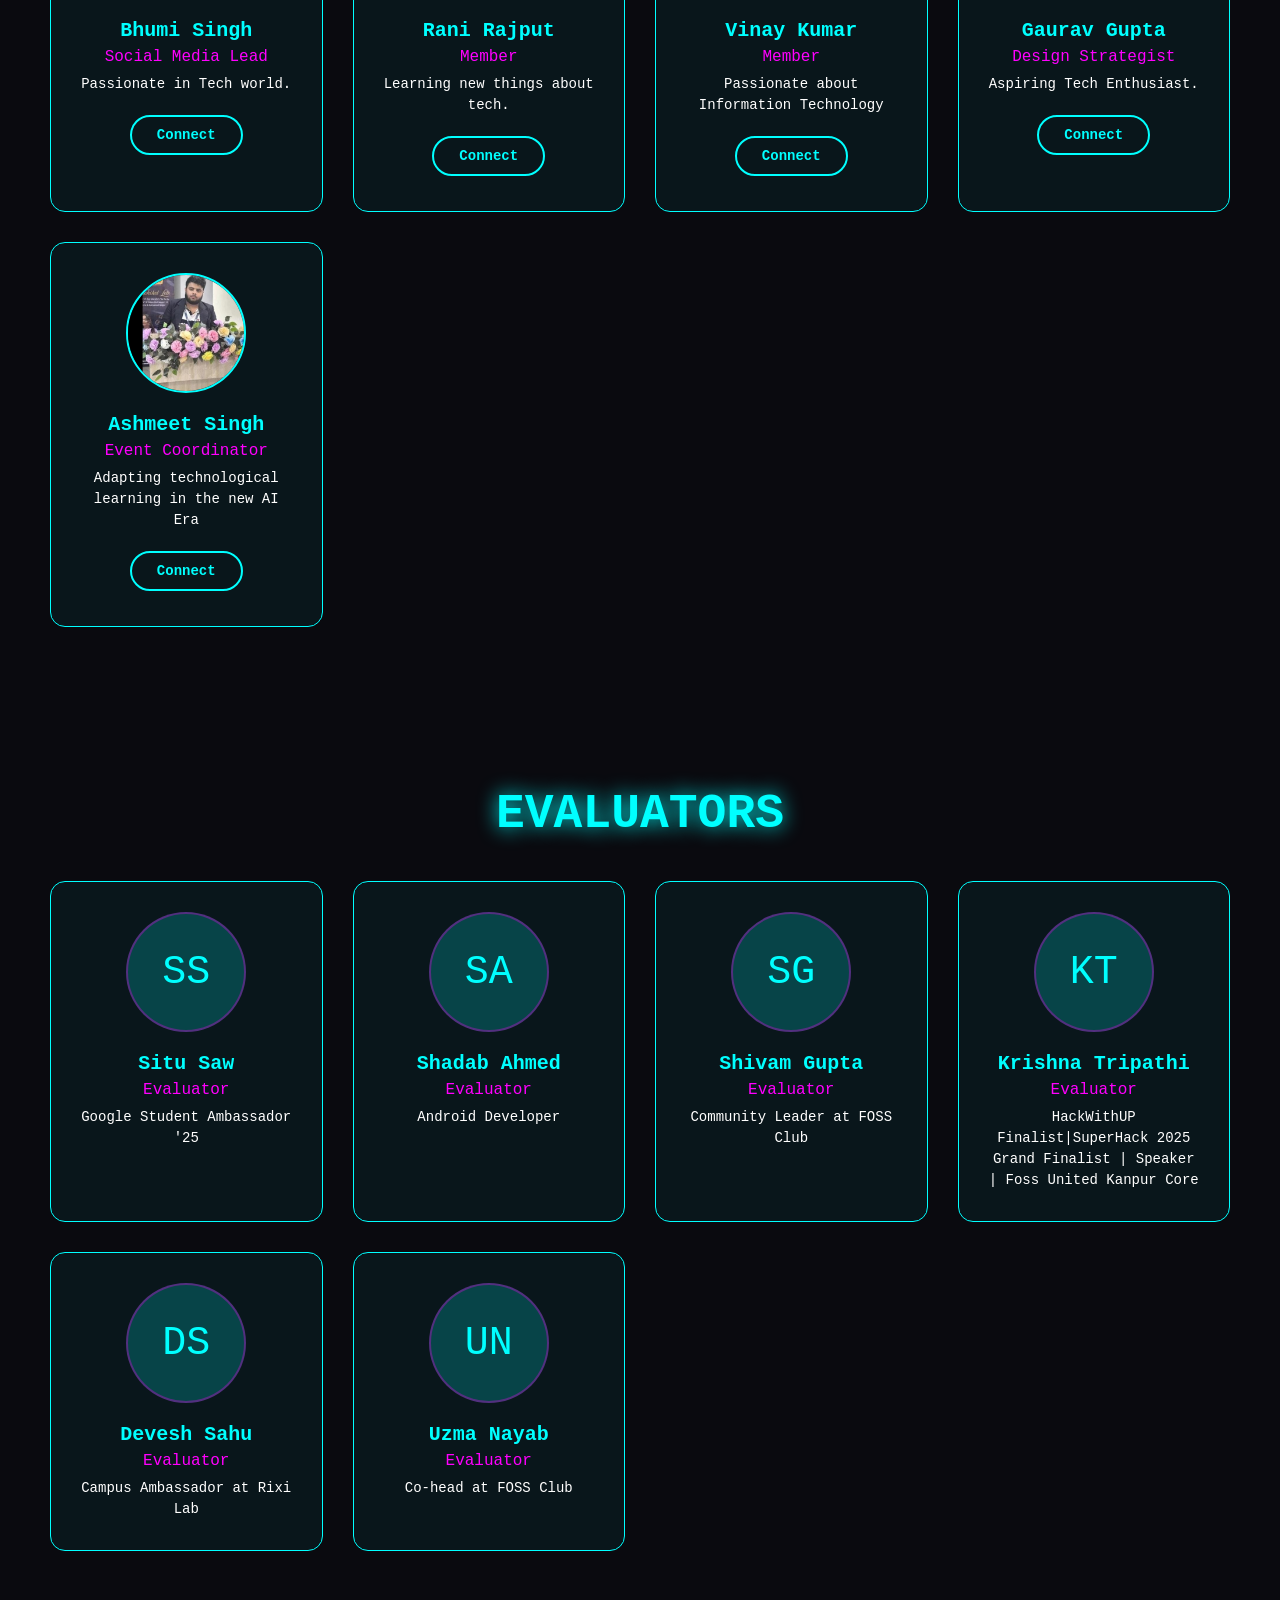
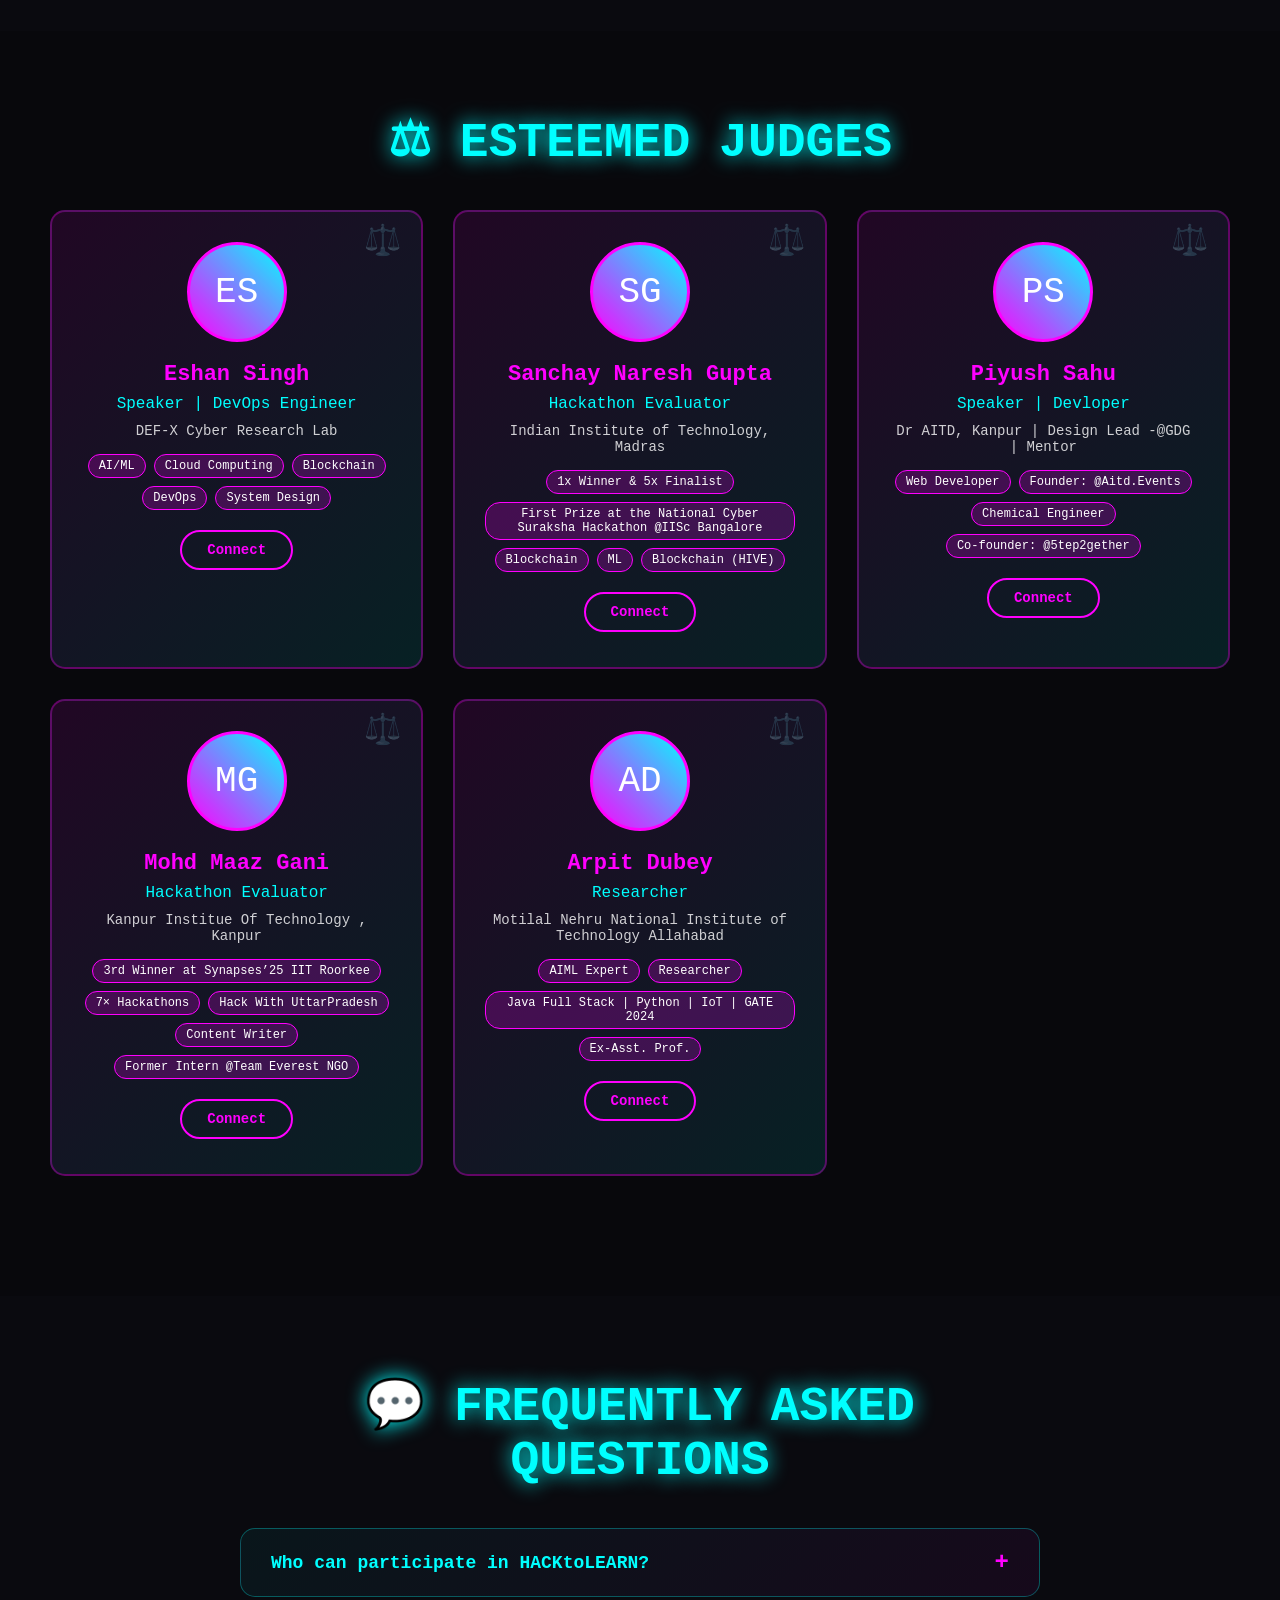
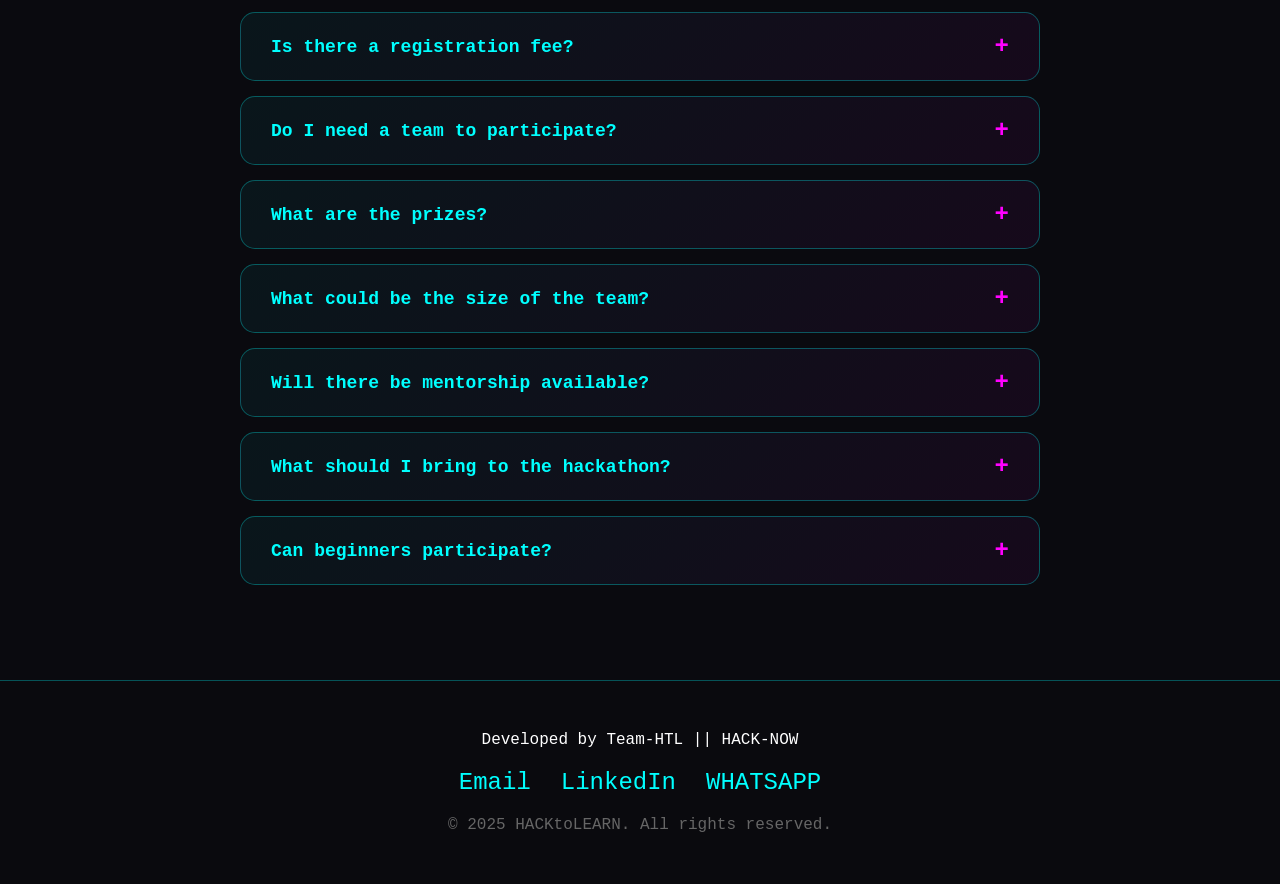
==== commit bb67fe35: "Update Index.html" ====
--- a/Index.html
+++ b/Index.html
@@ -194,28 +194,28 @@
     <div class="prizes-grid">
       <div class="prize-card">
         <div class="prize-position gold">🥇</div>
-        <h3 class="prize-title">Team Name:Ayaskirti
-          <br> Leader:- Kris kumar Mehhra </h3>
-        <p class="prize-amount">WINNERS CERTIFICATES + HEADPHONES</p>
+        <h3 class="prize-title">
+           Leader <br> Kris kumar Mehhra </h3>
+        <p class="prize-amount">Team Name:Ayaskirti</p>
       </div>
       <div class="prize-card">
         <div class="prize-position silver">🥈</div>
-        <h3 class="prize-title">Team Name:HY-Fi
-          <br> Leader:Yogita Jha </h3>
-        <p class="prize-amount">WINNERS CERTIFICATES + HEADPHONES</p>
+        <h3 class="prize-title">
+          Leader <br> Yogita Jha </h3>
+        <p class="prize-amount">Team Name:HY-Fi</p>
       </div>
       <div class="prize-card">
         <div class="prize-position bronze">🥉</div>
-        <h3 class="prize-title">Team Name:The Hybrid
-          <br> Leader:Manas AjayKumar Choski </h3>
-        <p class="prize-amount">WINNERS CERTIFICATES + HEADPHONES</p>
+        <h3 class="prize-title">
+           Leader <br> Manas AjayKumar Choski </h3>
+        <p class="prize-amount">Team Name:The Hybrid </p>
       </div>
       <div class="prize-card">
         <div class="prize-position special">👩‍💻</div>
         <h3 class="prize-title">BEST GIRLS TEAM</h3>
-        <h3 class="prize-title">Team Name:ZeroByte
-          <br> Leader:Parvathy Padmakumar</h3>
-        <p class="prize-amount">WINNERS CERTIFICATES </p>
+        <h3 class="prize-title">
+       Leader<br>Parvathy Padmakumar</h3>
+        <p class="prize-amount">Team Name:ZeroByte </p>
       </div>
 
        
@@ -938,3 +938,4 @@
 
 
 
+
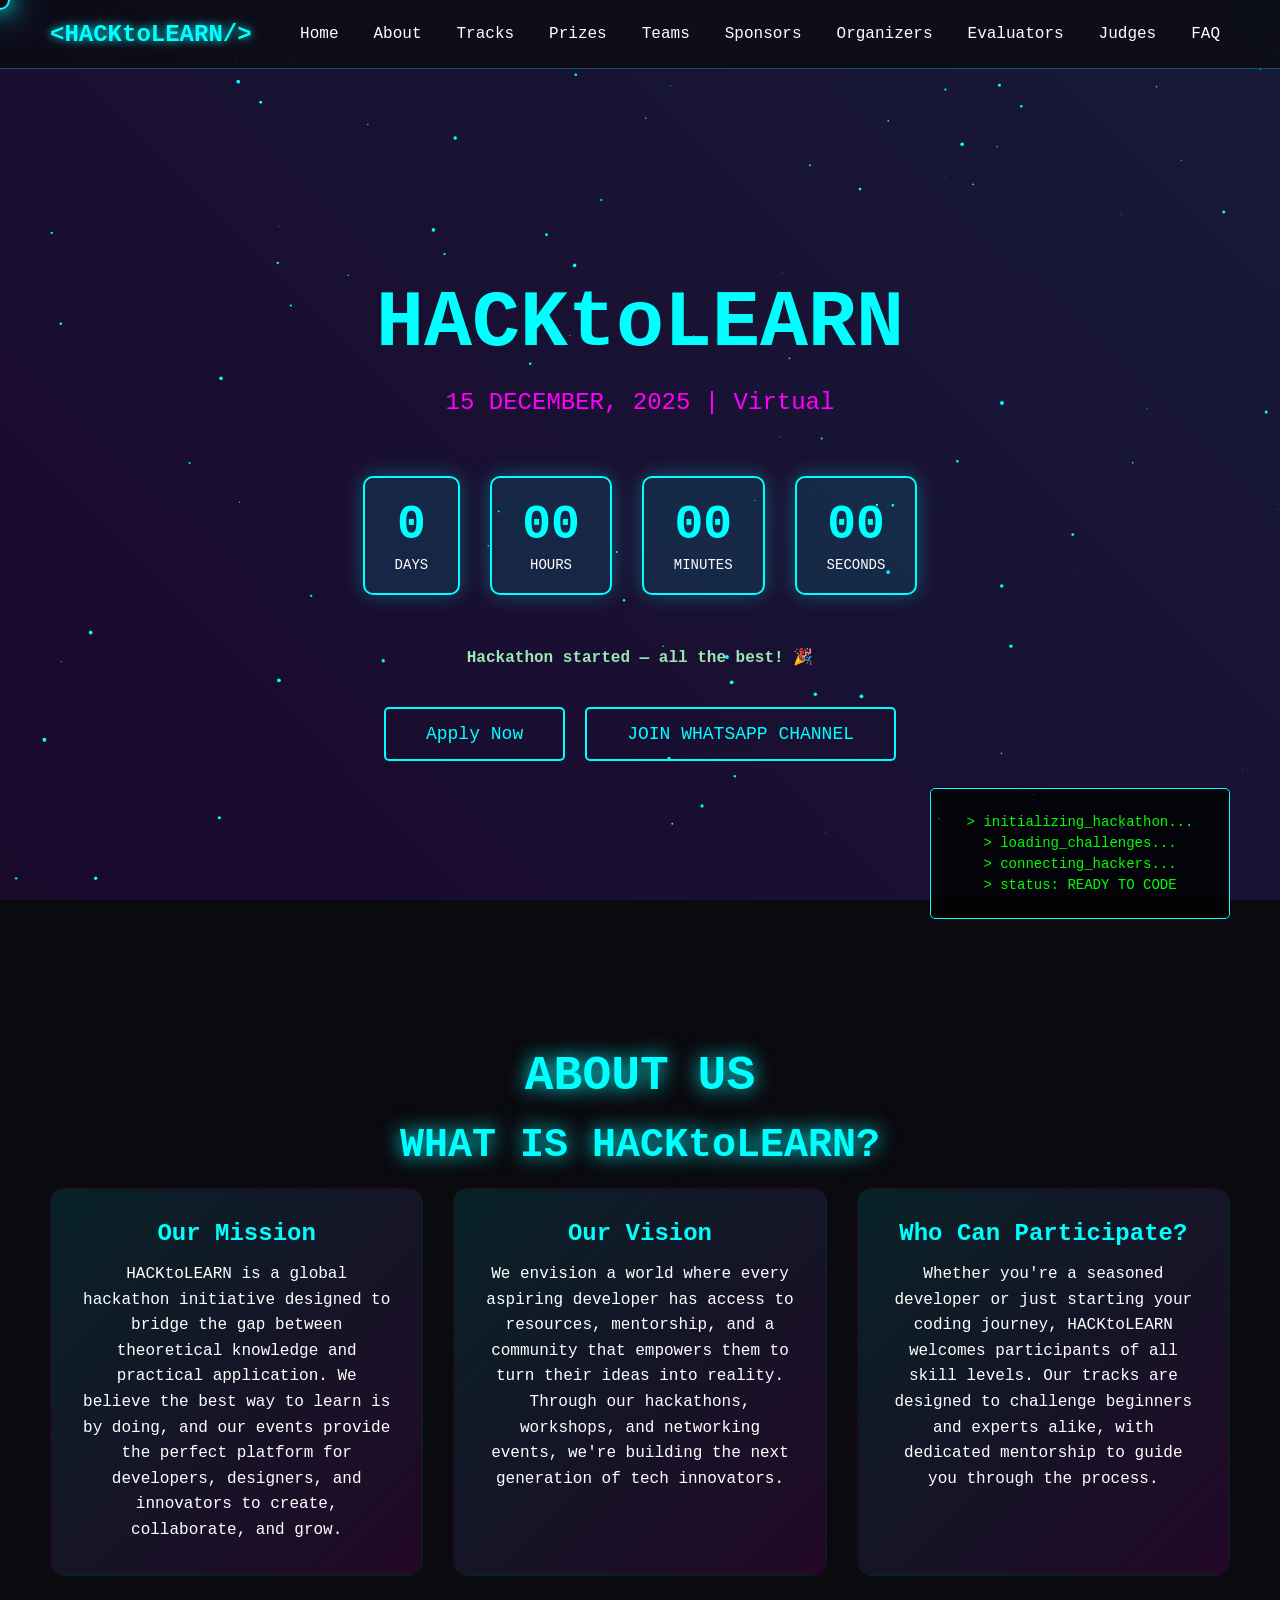
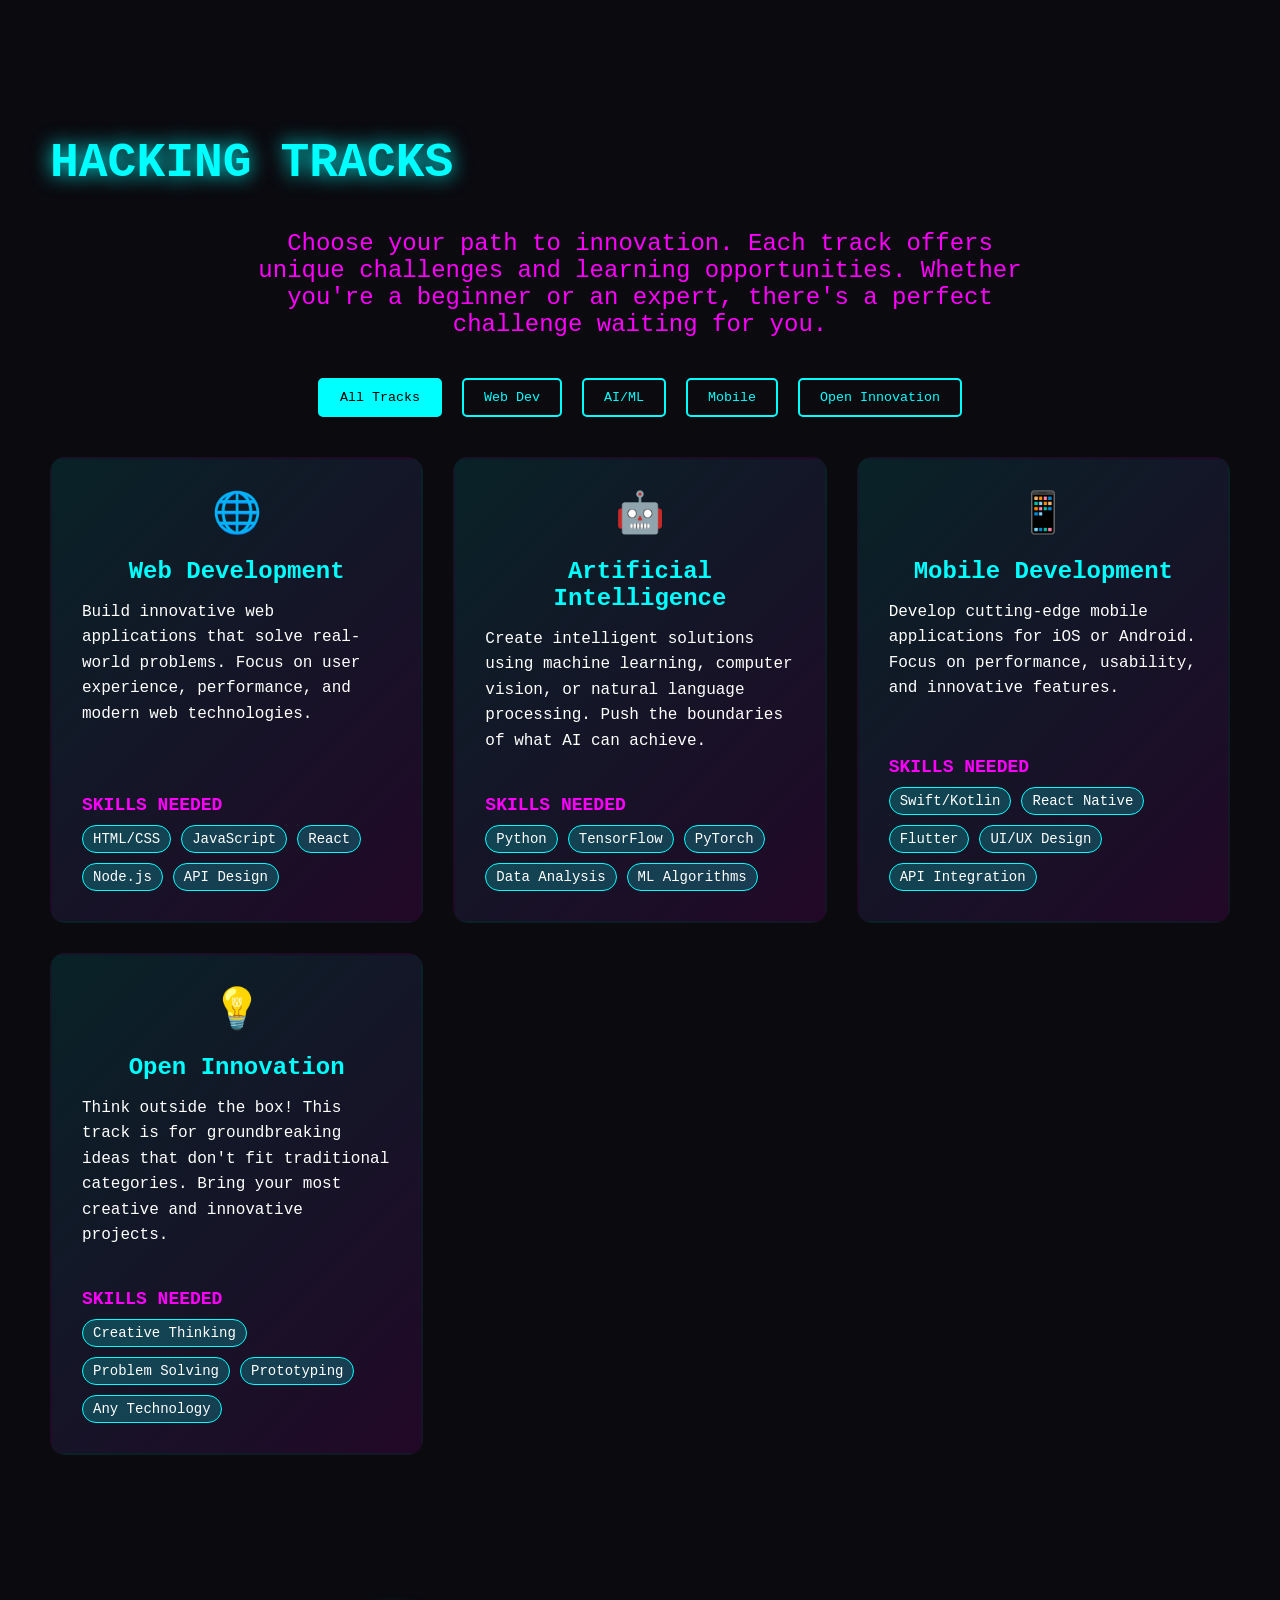
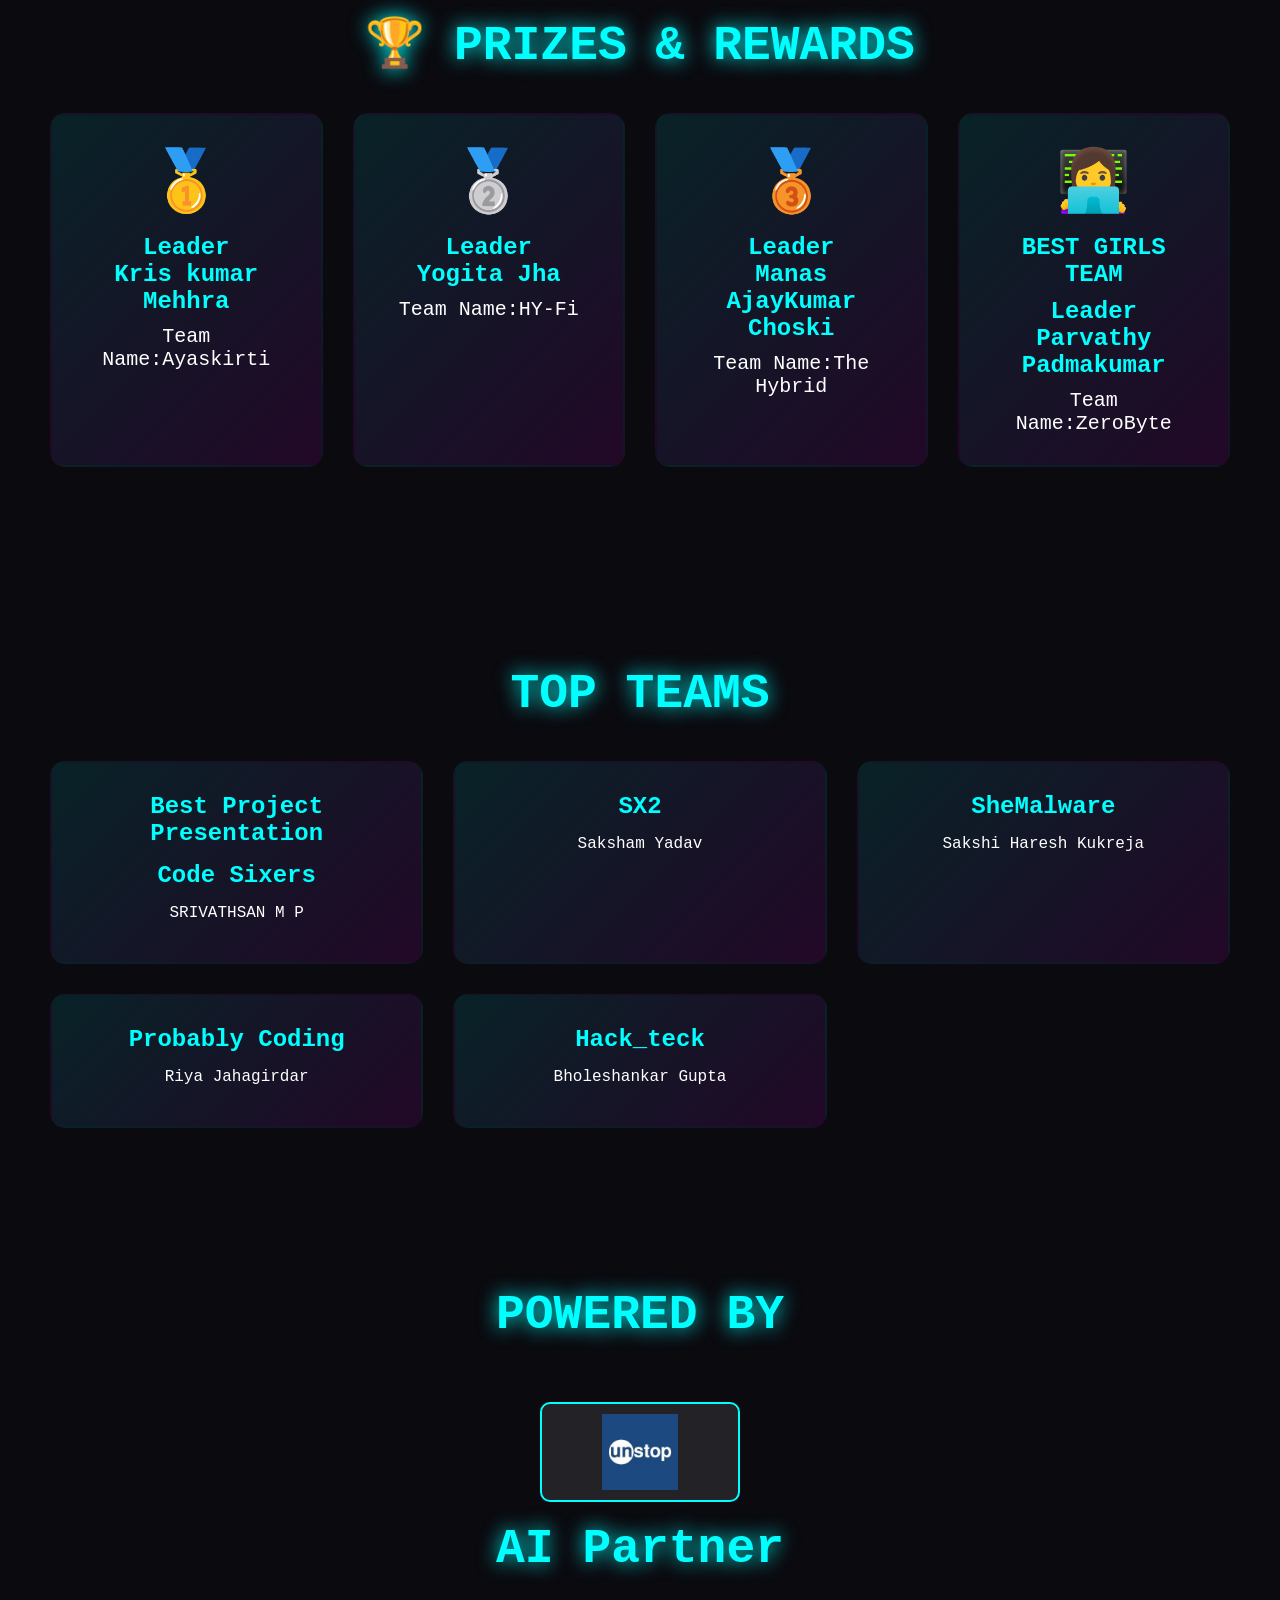
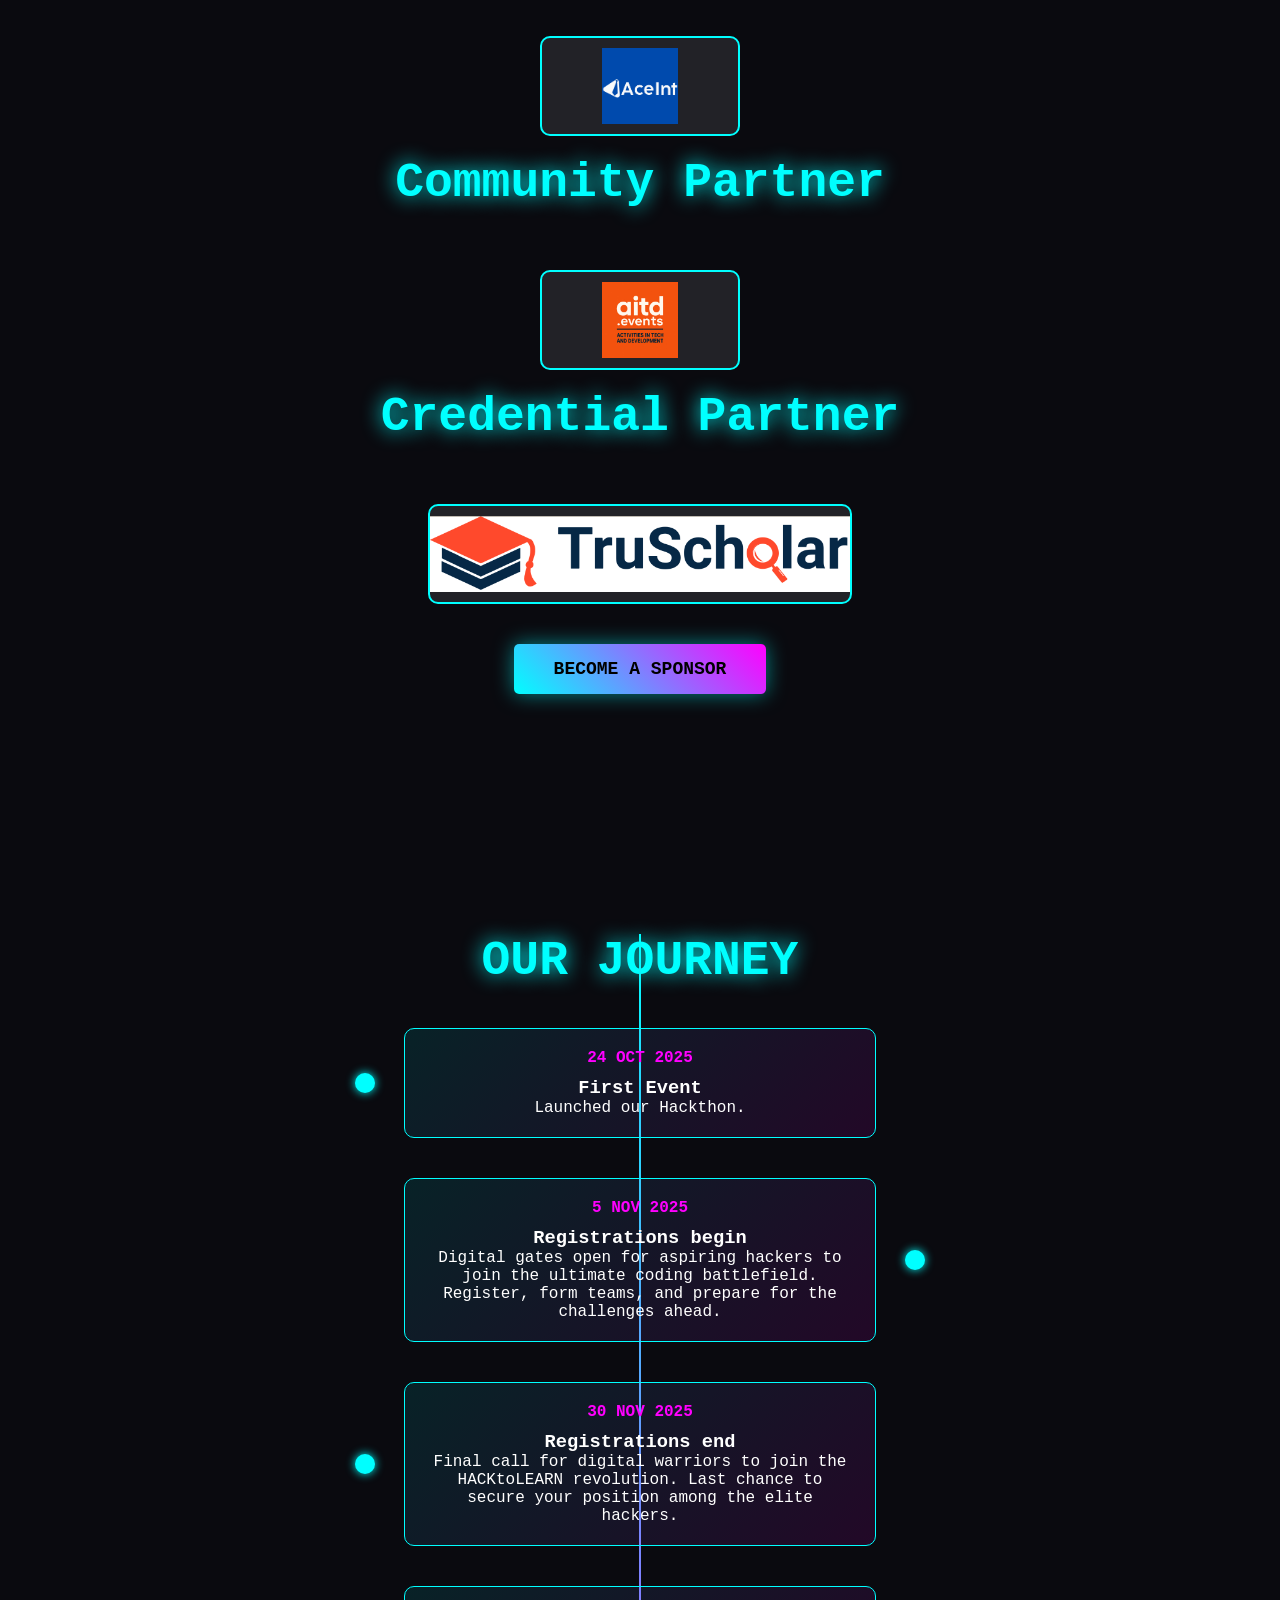
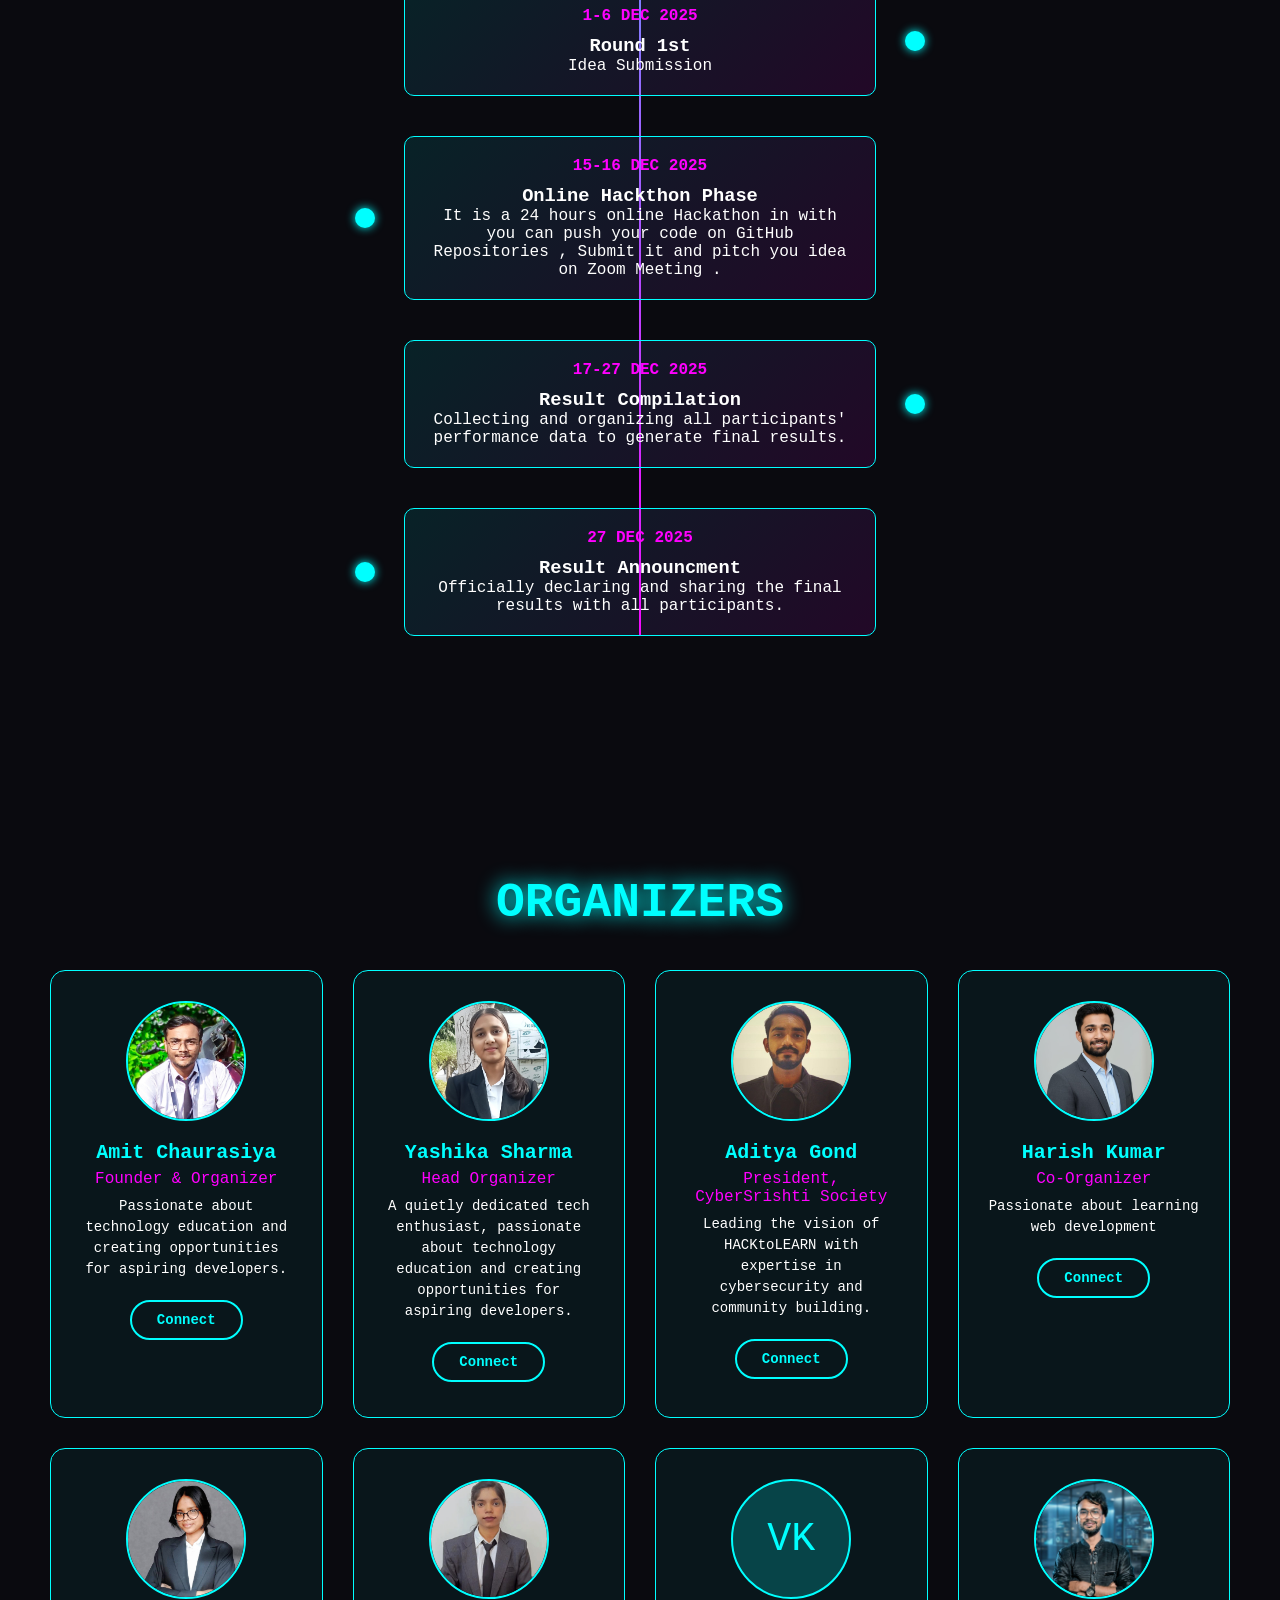
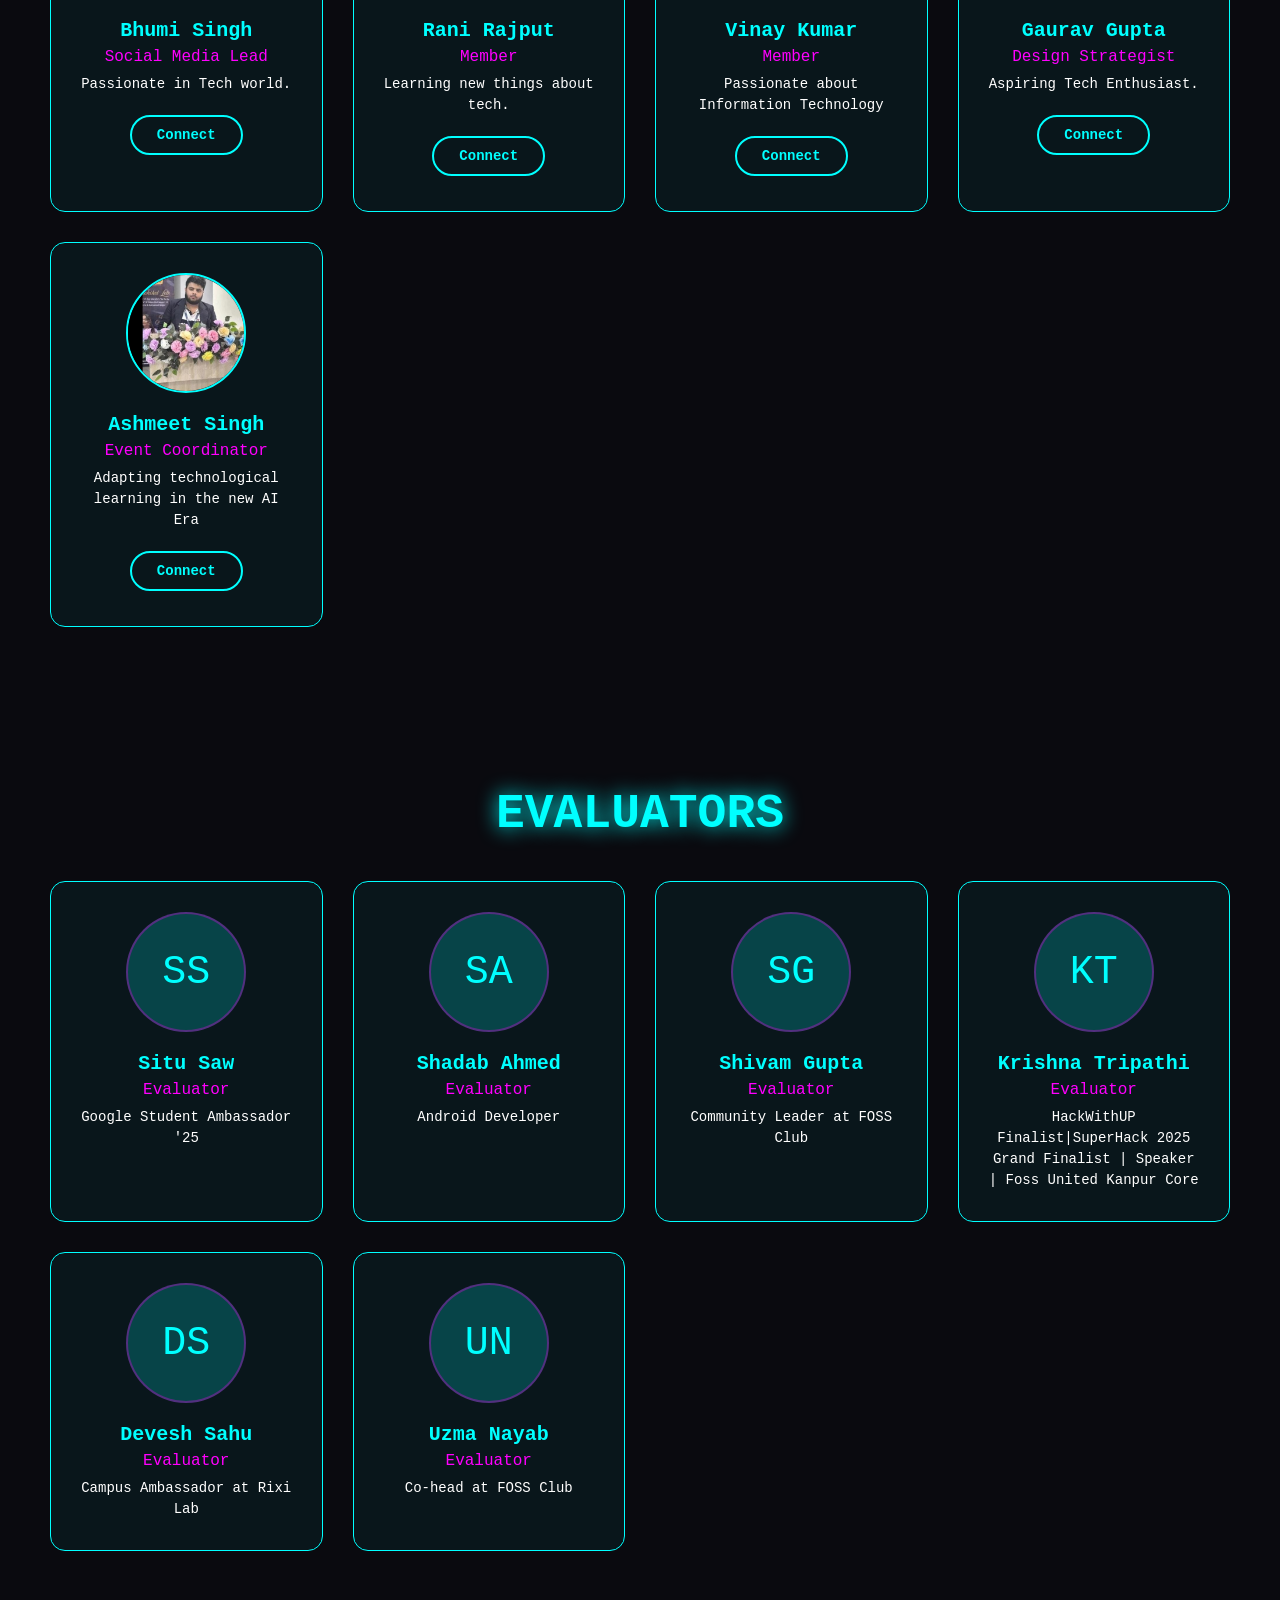
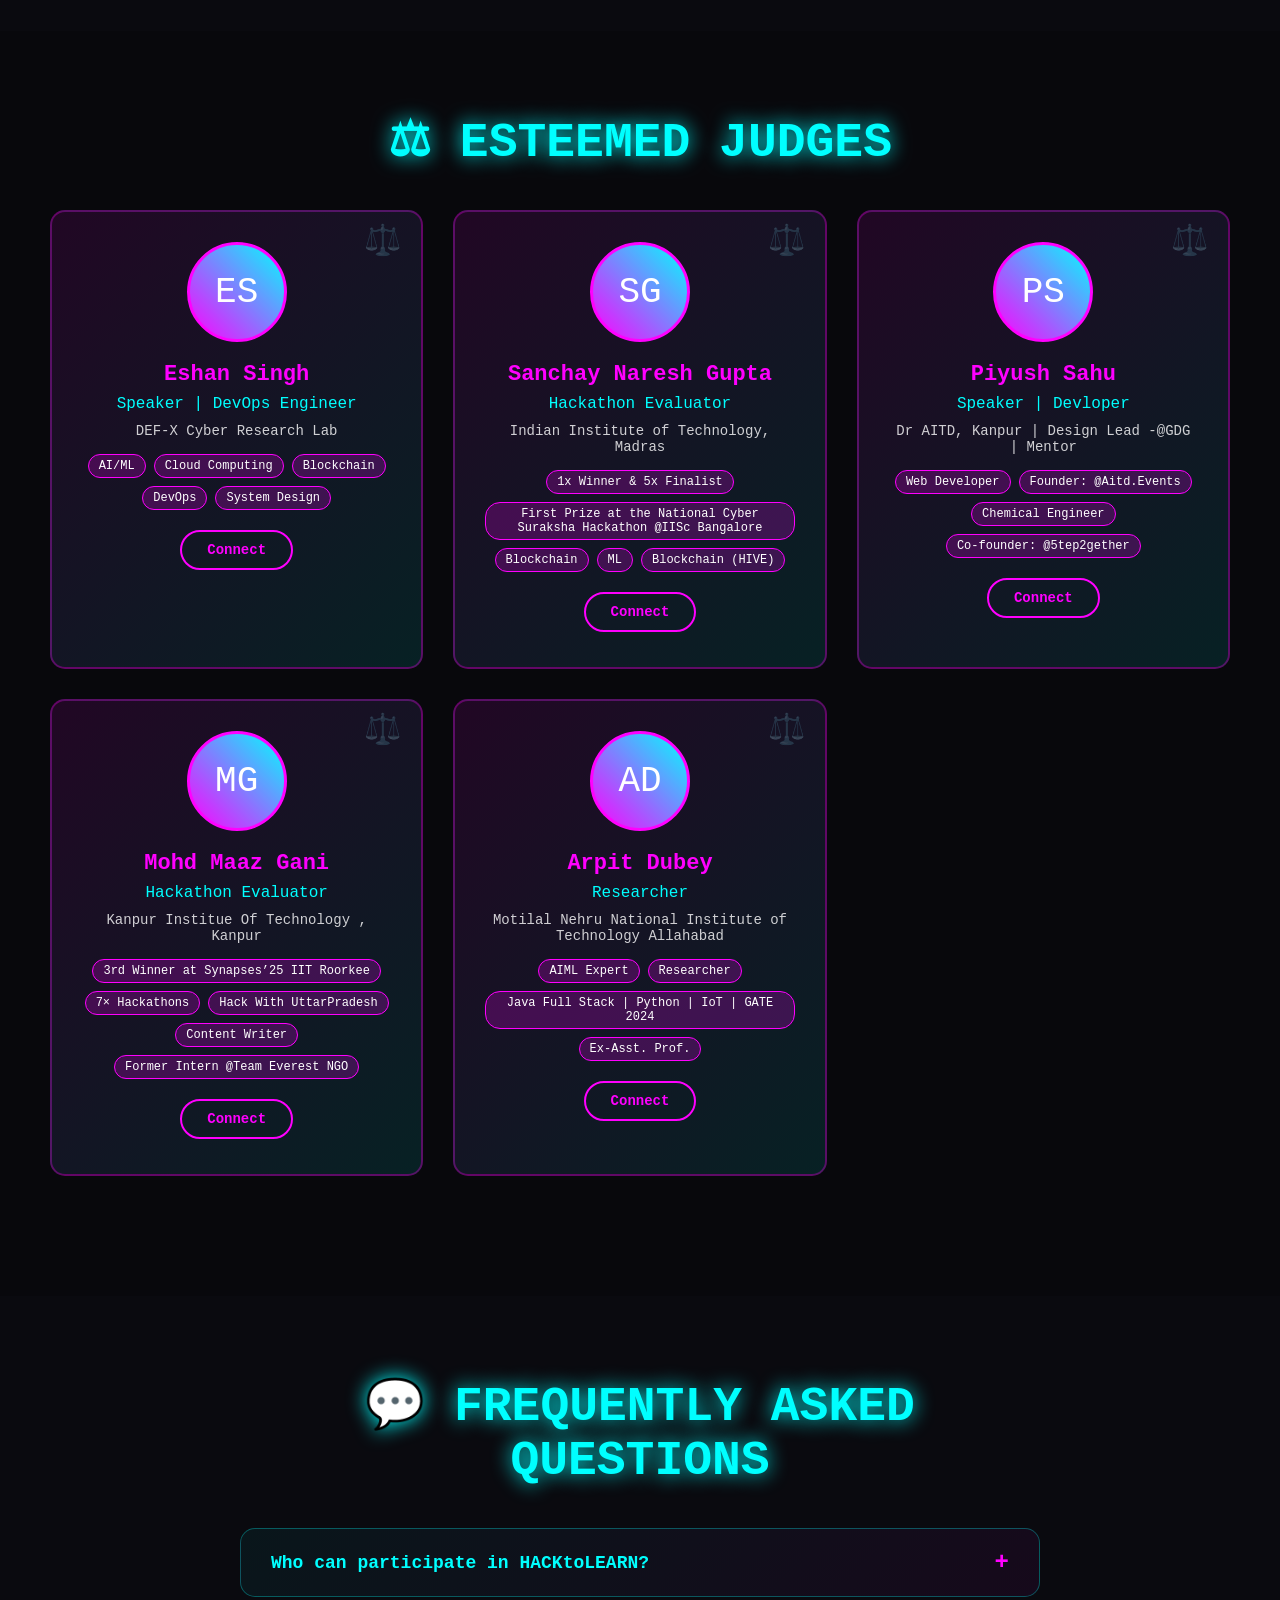
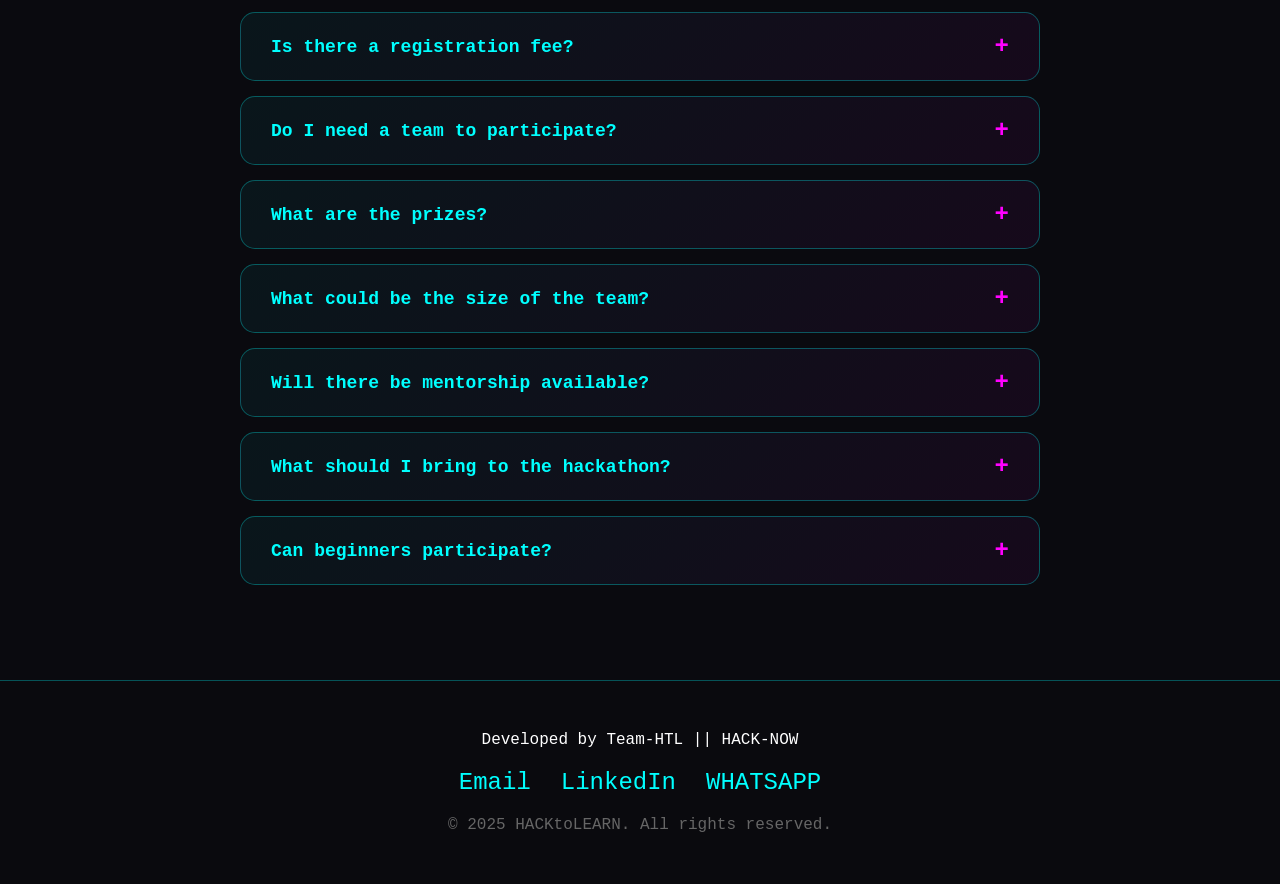
==== commit 53cc240c: "Update Index.html" ====
--- a/Index.html
+++ b/Index.html
@@ -230,8 +230,8 @@
       
        <div class="team-card">
         <h3 class="team-name">Best Project Presentation </h3>
-         <h3 class="team-name">The Hybrid </h3>
-        <p class="team-project">Manas Ajaykumar Choksi</p>
+         <h3 class="team-name">Code Sixers </h3>
+        <p class="team-project">SRIVATHSAN M P</p>
       </div>
       
       <div class="team-card">
@@ -939,3 +939,4 @@
 
 
 
+
